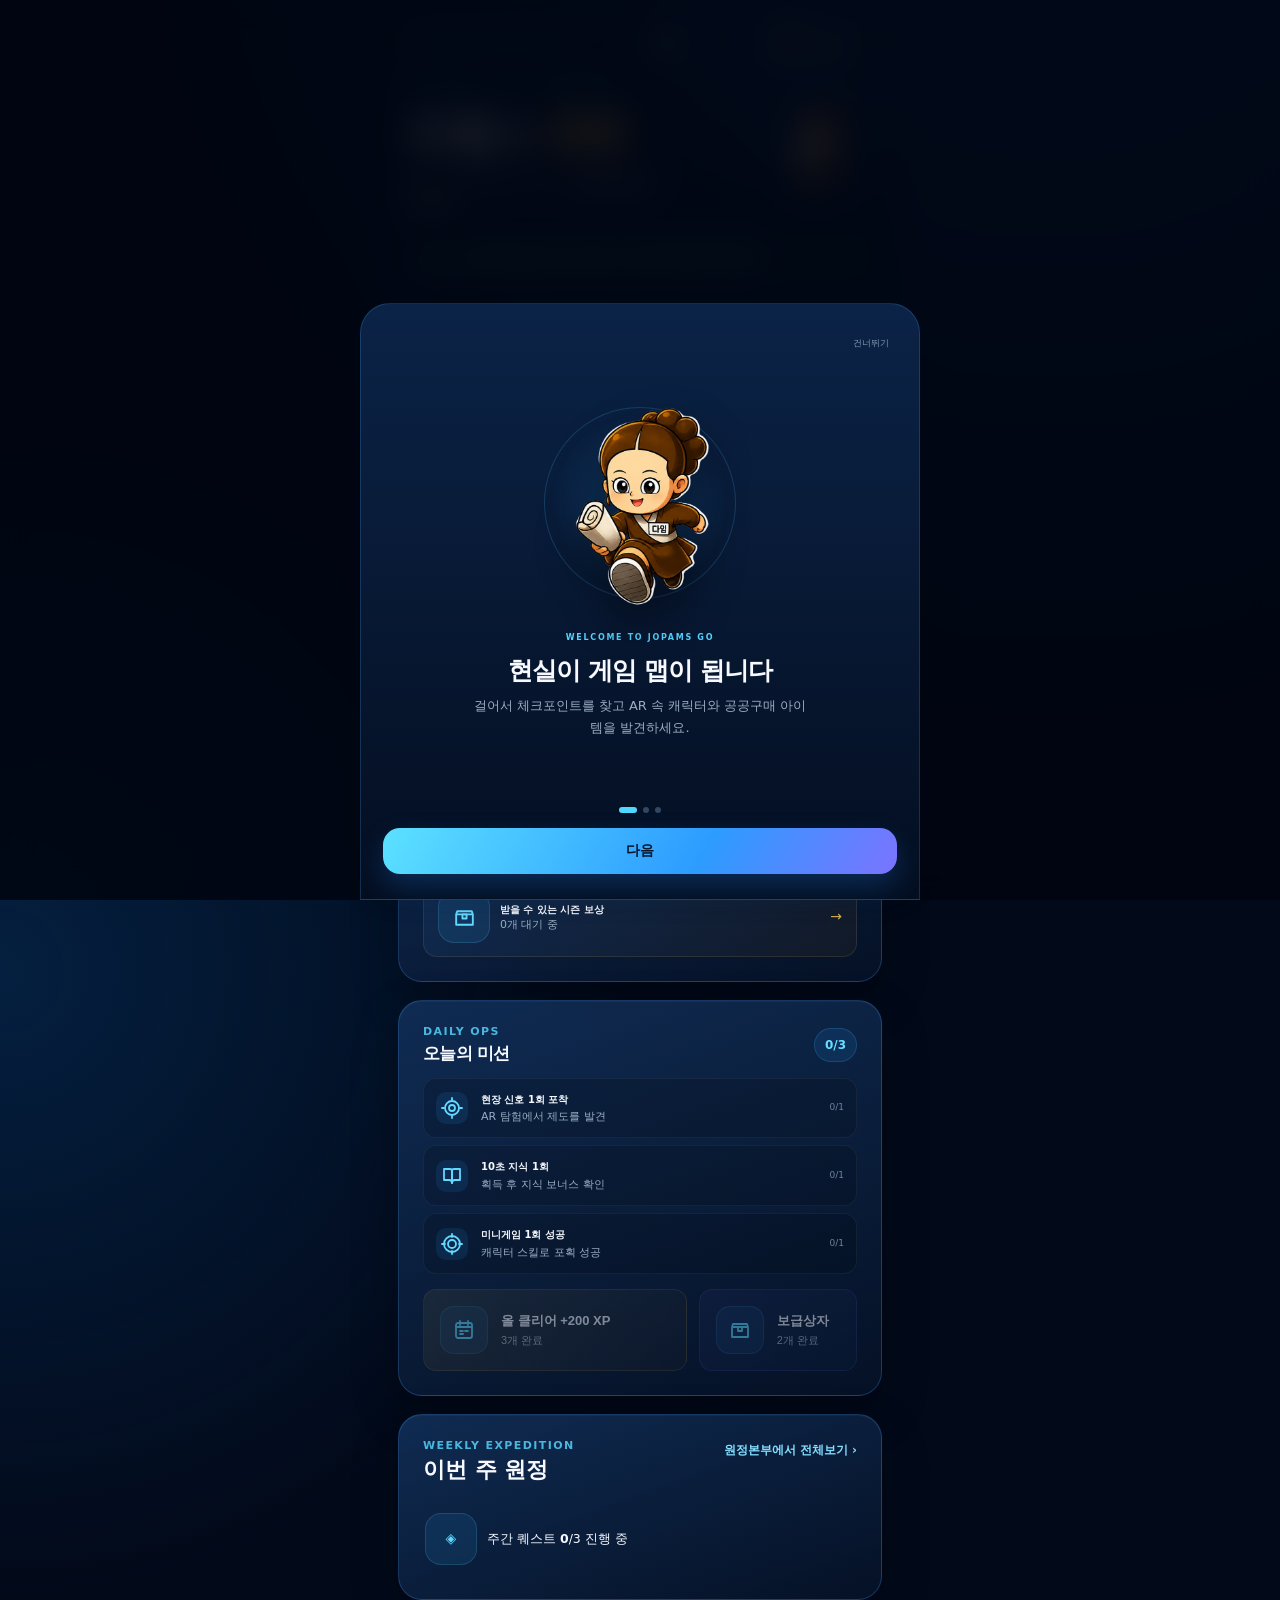
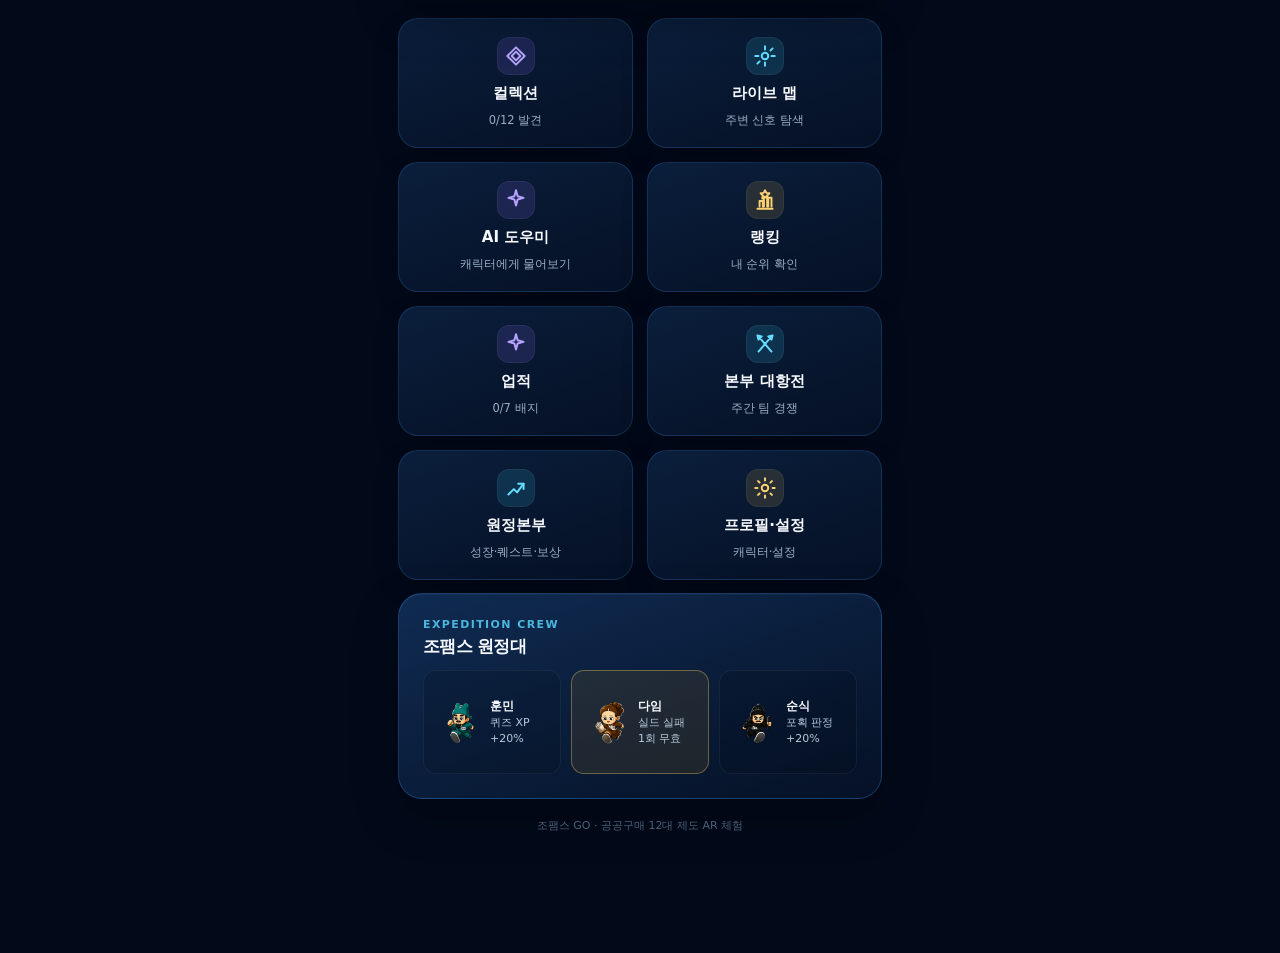
==== index.html @ 629704b2 "Add files via upload" ====
<!DOCTYPE html>
<html lang="ko"><head><meta charset="UTF-8"><meta name="viewport" content="width=device-width,initial-scale=1,viewport-fit=cover"><meta name="theme-color" content="#06142b"><meta name="apple-mobile-web-app-capable" content="yes"><meta name="apple-mobile-web-app-status-bar-style" content="black-translucent"><link rel="manifest" href="manifest.webmanifest"><link rel="apple-touch-icon" href="assets/img/icon-192.png"><link rel="icon" href="assets/img/icon-192.png"><title>조팸스 GO | 공공구매 AR 어드벤처</title><link rel="stylesheet" href="assets/style.css"><link rel="stylesheet" href="assets/design-system-v18.css"><link rel="stylesheet" href="assets/design-system-v19.css"><style>
/* v47: 앱 실행(첫 로드) 스플래시 화면. main 콘텐츠나 CSS/JS가 아직 준비되기 전에도
   즉시 보이도록 head 안에 인라인 style로 넣는다. */
#appSplash{position:fixed;inset:0;z-index:999998;background:#050b1c url('assets/img/splash.jpg') center/cover no-repeat;transition:opacity .45s ease;}
#appSplash.hide{opacity:0;pointer-events:none;}
</style><meta property="og:image" content="https://jofams.pages.dev/assets/img/share-preview-kakao-v2.png">
<meta property="og:image:secure_url" content="https://jofams.pages.dev/assets/img/share-preview-kakao-v2.png">
<meta name="twitter:image" content="https://jofams.pages.dev/assets/img/share-preview-kakao-v2.png">
<meta property="og:image:type" content="image/png">
<meta name="twitter:card" content="summary_large_image">
<meta property="og:title" content="조팸스 GO | 공공구매 AR 어드벤처">
<meta property="og:description" content="현실 공간을 탐험하며 찾고, 수집하고, 공공구매를 배우는 AR 어드벤처">
<meta property="og:url" content="https://jofams.pages.dev/">
<meta property="og:image:width" content="1200">
<meta property="og:image:height" content="630">
<meta property="og:image:alt" content="조팸스 GO 공공구매 AR 어드벤처">
</head>
<body class="app-body"><div id="appSplash"></div><main class="app-shell hub-shell">
<header class="hero-panel"><div class="top-utility"><div class="brand-line"><span class="brand-mark">✦</span><span>KOMSCO PLAY LAB</span></div><button id="bgmToggle" class="bgm-toggle" aria-label="배경음악 켜기/끄기" aria-pressed="false">
  <svg class="speaker-system-icon" viewBox="0 0 44 44" aria-hidden="true" focusable="false">
    <g class="speaker-waves left-waves" fill="none" stroke="currentColor" stroke-linecap="round">
      <path d="M8.5 16.5c-2.6 3.1-2.6 7.9 0 11"/>
      <path d="M12 19c-1.4 1.8-1.4 4.2 0 6"/>
    </g>
    <g class="speaker-waves right-waves" fill="none" stroke="currentColor" stroke-linecap="round">
      <path d="M35.5 16.5c2.6 3.1 2.6 7.9 0 11"/>
      <path d="M32 19c1.4 1.8 1.4 4.2 0 6"/>
    </g>
    <rect class="speaker-box" x="15.2" y="9.5" width="13.6" height="25" rx="2.8"/>
    <circle class="speaker-cone speaker-cone-top" cx="22" cy="16" r="3.3"/>
    <circle class="speaker-core" cx="22" cy="16" r="1.1"/>
    <circle class="speaker-cone speaker-cone-bottom" cx="22" cy="27.6" r="5.1"/>
    <circle class="speaker-core" cx="22" cy="27.6" r="1.7"/>
  </svg>
</button><a class="profile-mini" href="profile.html"><img id="miniAvatar" data-player-avatar src="assets/img/daim.png" alt="다임"><span><small>PLAYER</small><b id="miniName">원정대원</b></span><i>›</i></a></div><audio id="homeBgm" src="assets/audio/bgm-home.mp3" loop preload="none"></audio><div class="hero-copy"><div><div class="eyebrow">LOCATION × AR × LEARNING</div><h1 class="go-logo">조팸스 <em>GO</em></h1><p class="hero-sub">현실 공간을 탐험하며 배우는 <b>공공구매 AR 어드벤처</b></p></div><div class="hero-orb"><img data-player-avatar src="assets/img/daim.png" alt="다임"><span class="scan-ring r1"></span><span class="scan-ring r2"></span></div></div><div class="privacy-pill"><span data-ui-icon="lock"></span> 카메라 영상·실시간 위치는 서버에 저장하지 않아요</div></header>
<section class="mission-card premium-card"><div class="section-head"><div><span class="section-kicker">TODAY'S EXPEDITION</span><h2>오늘의 탐험</h2></div><div class="level-chip">LV. <span id="playerLevel">1</span></div></div><div class="mission-progress"><div class="progress-ring" id="progressRing"><span id="progressNum">0<small>/12</small></span></div><div class="mission-copy"><strong id="missionTitle">첫 번째 아이템을 찾아보세요</strong><p id="missionDesc">가까운 체크포인트까지 이동하면 AR 탐색이 시작됩니다.</p><div class="xp-row"><span>EXP</span><div class="xp-track"><i id="xpFill"></i></div><b id="xpText">0 XP</b></div></div></div><a class="primary-cta" href="ar.html"><span class="cta-icon" data-ui-icon="explore"></span><span><b>AR 탐험 시작</b><small id="startHint">주변 아이템 탐색하기</small></span><span class="cta-arrow">→</span></a></section>
<section class="today-pulse" aria-label="오늘의 플레이 요약"><span class="pulse-icon" data-ui-icon="target"></span><span><b id="pulseTitle">다음 제도를 찾아 원정을 이어가세요</b><small id="pulseMeta">탐험 · 학습 · 성장 보상이 연결됩니다</small></span><strong id="pulseReward">+100 XP</strong></section>
<section class="season-card premium-card home-secondary"><div class="season-head"><div><span class="section-kicker gold-text">SEASON 01 · PUBLIC QUEST</span><h2>공공구매 마스터 패스</h2><small>플레이할수록 시즌 보상이 열립니다</small></div><a href="season.html">전체 보기 ›</a></div><div class="season-track"><i id="seasonFill"></i><span id="seasonMarker"></span></div><div class="season-meta"><b id="seasonXp">0 XP</b><span id="seasonNext">다음 보상까지 300 XP</span></div><a class="reward-ready" id="seasonReward" href="season.html"><span class="icon-orb" data-ui-icon="chest"></span><div><b>받을 수 있는 시즌 보상</b><small id="rewardCount">0개 대기 중</small></div><i>→</i></a></section>
<section class="daily-card premium-card compact home-secondary"><div class="section-head mini"><div><span class="section-kicker">DAILY OPS</span><h2>오늘의 미션</h2></div><div class="daily-badge"><span id="dailyDone">0</span>/3</div></div><div class="daily-list" id="dailyList"></div><div class="reward-duo"><button class="daily-reward" id="dailyReward" disabled><span class="icon-orb" data-ui-icon="calendar"></span><b>올 클리어 +200 XP</b><small>3개 완료</small></button><button class="daily-reward chest" id="dailyChest" disabled><span class="icon-orb" data-ui-icon="chest"></span><b>보급상자</b><small>2개 완료</small></button></div></section>
<section class="premium-card compact home-secondary" id="weeklyPreview"><div class="v14-section-head"><div><span class="section-kicker">WEEKLY EXPEDITION</span><h2>이번 주 원정</h2></div><a href="expedition.html">원정본부에서 전체보기 ›</a></div><div class="weekly-summary-line" id="weeklySummary" style="display:flex;align-items:center;gap:10px;padding:10px 2px;"><span class="icon-orb" style="flex-shrink:0;">◈</span><span style="flex:1;font-size:12.5px;">주간 퀘스트 <b id="weeklyDoneCount">0</b>/3 진행 중</span></div></section>
<section class="quick-grid"><a class="quick-card" href="collection.html"><span class="qicon violet">◈</span><b>컬렉션</b><small><span id="collectionCount">0</span>/12 발견</small></a><a class="quick-card featured" href="checkpoints.html"><span class="qicon cyan">⌖</span><b>라이브 맵</b><small>주변 신호 탐색</small></a><a class="quick-card" href="chat.html"><span class="qicon violet">✦</span><b>AI 도우미</b><small>캐릭터에게 물어보기</small></a><a class="quick-card" href="ranking.html"><span class="qicon gold">♛</span><b>랭킹</b><small>내 순위 확인</small></a><a class="quick-card" href="achievements.html"><span class="qicon violet">✦</span><b>업적</b><small><span id="badgeCount">0</span>/7 배지</small></a><a class="quick-card" href="battle.html"><span class="qicon cyan">⚔</span><b>본부 대항전</b><small>주간 팀 경쟁</small></a><a class="quick-card" href="expedition.html"><span class="qicon cyan" data-ui-icon="growth"></span><b>원정본부</b><small>성장·퀘스트·보상</small></a><a class="quick-card" href="profile.html"><span class="qicon gold">⚙</span><b>프로필·설정</b><small>캐릭터·설정</small></a></section>
<section class="install-card premium-card compact" id="installCard" hidden><div><span class="section-kicker">INSTALL JOPAMS GO</span><h2>홈 화면에서 앱처럼 실행</h2><p>전체 화면으로 더 빠르게 조팸스 GO를 시작할 수 있어요.</p></div><button id="installBtn">앱 설치</button><button class="install-close" id="installClose" aria-label="닫기">×</button></section><section class="character-strip premium-card compact"><div class="section-head mini"><div><span class="section-kicker">EXPEDITION CREW</span><h2>조팸스 원정대</h2></div></div><div class="crew-row"><div class="crew" data-crew-avatar="hoonmin"><img src="assets/img/hoonmin.png" alt="훈민"><span><b>훈민</b><small>퀴즈 XP +20%</small></span></div><div class="crew active" data-crew-avatar="daim"><img src="assets/img/daim.png" alt="다임"><span><b>다임</b><small>실드 실패 1회 무효</small></span></div><div class="crew" data-crew-avatar="sunsik"><img src="assets/img/sunsik.png" alt="순식"><span><b>순식</b><small>포획 판정 +20%</small></span></div></div></section><footer class="app-footer">조팸스 GO · 공공구매 12대 제도 AR 체험</footer></main>
<nav class="bottom-nav"><a class="active" href="index.html"><span>⌂</span><b>홈</b></a><a href="ar.html"><span>◎</span><b>탐험</b></a><a href="checkpoints.html"><span>⌖</span><b>지도</b></a><a href="collection.html"><span>◇</span><b>컬렉션</b></a><a href="ranking.html"><span>♛</span><b>랭킹</b></a></nav>
<div class="onboard" id="onboard" aria-hidden="true"><div class="onboard-card"><button id="skipOnboard" class="onboard-skip">건너뛰기</button><div class="onboard-pages" id="onboardPages"><article class="onboard-page active"><div class="onboard-art"><img src="assets/img/daim.png" alt=""></div><span>WELCOME TO JOPAMS GO</span><h2>현실이 게임 맵이 됩니다</h2><p>걸어서 체크포인트를 찾고 AR 속 캐릭터와 공공구매 아이템을 발견하세요.</p></article><article class="onboard-page"><div class="onboard-icons"><i data-ui-icon="location"></i><i data-ui-icon="camera"></i><i data-ui-icon="compass"></i></div><span>PRIVACY BY DESIGN</span><h2>필요한 순간에만 센서를 사용해요</h2><p>카메라 영상과 실시간 위치·방향값은 서버에 저장하지 않습니다.</p></article><article class="onboard-page"><div class="onboard-icons"><i data-ui-icon="target"></i><i data-ui-icon="book"></i><i data-ui-icon="trophy"></i></div><span>PLAY · LEARN · GROW</span><h2>수집할수록 실력이 쌓입니다</h2><p>미니게임, 10초 학습, 시즌 보상과 랭킹으로 반복 플레이를 즐기세요.</p></article></div><div class="onboard-dots"><i class="active"></i><i></i><i></i></div><button class="sheet-primary" id="onboardNext">다음</button></div></div>
<script src="assets/state.js"></script><script src="assets/ui.js"></script><script src="assets/app.js"></script><script src="assets/liveops.js"></script><script>
function renderHome(){syncAvatarUI();const done=getProgress(),count=done.length,xp=totalXP(),level=playerLevel(),levelXp=xp%300,p=getProfile(),v4=getV4();miniName.textContent=p.name;miniAvatar.src=avatarPath(p.avatar);progressNum.innerHTML=count+'<small>/12</small>';progressRing.style.setProperty('--p',(count/12*360)+'deg');collectionCount.textContent=count;document.getElementById('playerLevel').textContent=level;xpFill.style.width=(levelXp/300*100)+'%';xpText.textContent=fmtNum(levelXp)+' / '+fmtNum(300)+' XP';renderDaily();const st=seasonState(),max=SEASON_TIERS.at(-1).xp;seasonFill.style.width=Math.min(100,st.xp/max*100)+'%';seasonMarker.style.left=Math.min(100,st.xp/max*100)+'%';seasonXp.textContent=st.xp.toLocaleString()+' XP';const next=st.tiers.find(t=>!t.unlocked);seasonNext.textContent=next?'다음 보상까지 '+fmtNum(Math.max(0,next.xp-st.xp))+' XP':'SEASON MAX';rewardCount.textContent=availableSeasonRewards()+'개 대기 중';seasonReward.classList.toggle('hot',availableSeasonRewards()>0);pulseTitle.textContent=count>=12?'MASTER MODE가 열렸습니다':'다음 목표 · '+getEpisode(nextEpisodeId()).item;pulseMeta.textContent=count>=12?'실전 사례형 문제로 공공구매 마스터에 도전하세요':'AR 발견 → 미니게임 → 10초 지식 → 성장';pulseReward.textContent=count>=12?'MASTER':'+'+fmtNum(100)+' XP';if(count>=12){missionTitle.textContent='원정 완료! 컬렉션을 확인하세요';missionDesc.textContent='12개 공공구매 아이템을 모두 발견했습니다.';startHint.textContent='다시 탐험하기'}else{const ep=getEpisode(nextEpisodeId());missionTitle.textContent=ep.item+'을 찾아보세요';missionDesc.textContent='주변 체크포인트를 탐색해 아이템을 발견하세요.';startHint.textContent='다음 목표 · '+ep.item};renderWeeklyPreview()}

function renderWeeklyPreview(){const q=JopamsLive.quests('weekly');const done=q.filter(x=>x.complete).length;weeklyDoneCount.textContent=done}
function renderDaily(){const missions=JopamsLive.quests('daily'),done=missions.filter(m=>m.complete).length;dailyDone.textContent=done;dailyList.innerHTML=missions.map(m=>`<div class="daily-item ${m.complete?'done':''}"><span class="daily-icon">${uiIcon(m.icon)}</span><span><b>${m.title}</b><small>${m.desc}</small></span><em>${fmtNum(m.now)}/${fmtNum(m.goal)}</em></div>`).join('');dailyReward.disabled=!JopamsLive.dailyMasterReady();if(JopamsLive.dailyMasterClaimed()){dailyReward.classList.add('claimed');dailyReward.innerHTML='<span class="icon-orb">'+uiIcon('trophy')+'</span><b>올 클리어 완료</b><small>내일 다시 도전</small>'}else{dailyReward.classList.remove('claimed')}dailyChest.disabled=!JopamsLive.chestReady('daily');const lv=JopamsLive.load();if(lv.lastDailyChest===todayKey()){dailyChest.classList.add('claimed');dailyChest.innerHTML='<span class="icon-orb">'+uiIcon('chest')+'</span><b>상자 획득 완료</b><small>내일 다시 오픈</small>'}else{dailyChest.classList.remove('claimed')}}
dailyReward.onclick=()=>{const r=JopamsLive.claimDailyMaster();if(r){playChime('collect');showToast('올 클리어! <b>+'+fmtNum(r.xp)+' XP</b>',{variant:'near'});renderHome()}};dailyChest.onclick=()=>{const item=JopamsLive.openChest('daily');if(item){playSfx('chest');JopamsLive.impactHaptic(item.type==='shard'?'rare':'capture');JopamsLive.cameraShake(item.type==='shard'?'strong':'soft');showToast('보급상자: <b>'+item.name+'</b>',{variant:'near'});renderHome()}};
checkAchievements(false);badgeCount.textContent=earnedAchievements().filter(x=>x.earned).length;renderHome();window.addEventListener('pageshow',renderHome);document.addEventListener('visibilitychange',()=>{if(!document.hidden)renderHome()});
const ob=onboard,prefs=getV4();if(!prefs.onboarded){ob.classList.add('show');ob.setAttribute('aria-hidden','false')}let step=0;const pages=[...document.querySelectorAll('.onboard-page')],dots=[...document.querySelectorAll('.onboard-dots i')];function setStep(n){step=n;pages.forEach((x,i)=>x.classList.toggle('active',i===step));dots.forEach((x,i)=>x.classList.toggle('active',i===step));onboardNext.textContent=step===2?'탐험 시작':'다음'}onboardNext.onclick=()=>{if(step<2)setStep(step+1);else{markOnboarded();ob.classList.remove('show')}};skipOnboard.onclick=()=>{markOnboarded();ob.classList.remove('show')};
registerPWA();let deferredInstall=null;const installCard=document.getElementById('installCard'),installBtn=document.getElementById('installBtn'),installClose=document.getElementById('installClose');window.addEventListener('beforeinstallprompt',e=>{e.preventDefault();deferredInstall=e;if(!getV4().installDismissed&&!installState().standalone)installCard.hidden=false});installBtn.onclick=async()=>{if(!deferredInstall)return;playSfx('tap');deferredInstall.prompt();await deferredInstall.userChoice;installCard.hidden=true;deferredInstall=null};installClose.onclick=()=>{const v=getV4();v.installDismissed=true;saveV4(v);installCard.hidden=true};
// v47: 스플래시를 최소 노출 시간(700ms) 확보 후, 페이지 로드가 끝나면 자연스럽게 사라지게 한다.
(function(){
  const splash = document.getElementById('appSplash');
  if(!splash) return;
  const minShown = new Promise(r => setTimeout(r, 700));
  const pageReady = document.readyState === 'complete'
    ? Promise.resolve()
    : new Promise(r => window.addEventListener('load', r, { once:true }));
  Promise.all([minShown, pageReady]).then(() => {
    splash.classList.add('hide');
    setTimeout(() => splash.remove(), 500);
  });
})();
// v49: 홈 화면 전용 배경음악. 기본은 꺼짐이며, 사용자가 직접 켜야만 재생된다.
// 켜짐 상태는 이 기기에 저장해 다음 방문 때도 유지하되, 자동재생 정책 때문에
// 실제 재생은 항상 사용자의 탭(클릭) 안에서만 시작한다.
(function(){
  const bgm = document.getElementById('homeBgm');
  const btn = document.getElementById('bgmToggle');
  if(!bgm || !btn) return;
  bgm.volume = 0.16;
  const KEY = 'jopams-bgm-on';
  let wanted = localStorage.getItem(KEY) === '1';

  function setUI(playing){
    btn.classList.toggle('on', playing);
    btn.setAttribute('aria-pressed', playing ? 'true' : 'false');
  }

  btn.onclick = () => {
    wanted = !wanted;
    localStorage.setItem(KEY, wanted ? '1' : '0');
    if(wanted){
      bgm.currentTime = bgm.currentTime || 0;
      bgm.volume = 0.03;
      bgm.play().then(() => {
        setUI(true);
        const target = 0.16;
        const timer = setInterval(() => {
          bgm.volume = Math.min(target, bgm.volume + 0.015);
          if(bgm.volume >= target) clearInterval(timer);
        }, 80);
      }).catch(() => setUI(false));
    } else {
      bgm.pause();
      setUI(false);
    }
  };

  // 이전에 켜둔 적이 있다면 버튼 표시만 미리 켜진 상태로 두되, 실제 재생은
  // 사용자가 이 화면에서 아무 곳이나 한 번 탭했을 때 자동으로 이어서 시작한다
  // (브라우저 자동재생 정책 때문에 페이지 로드만으로는 재생할 수 없음).
  if(wanted){
    setUI(true);
    const resumeOnFirstTap = () => {
      if(wanted && bgm.paused){
        bgm.play().catch(() => {});
      }
      document.removeEventListener('pointerdown', resumeOnFirstTap);
    };
    document.addEventListener('pointerdown', resumeOnFirstTap, { once:true });
  }

  // 다른 페이지로 이동하면(정적 다중 페이지 구조라 오디오가 이어지지 않음)
  // 자연스럽게 멈추도록 별도 처리는 하지 않는다 — 페이지 전환 시 브라우저가
  // 알아서 문서를 새로 로드하며 재생도 함께 종료된다.
})();
</script><script>
(function(){function s(){const a=document.getElementById('homeBgm')||document.querySelector('audio');if(!a)return;try{a.loop=true;a.volume=.16;const p=a.play();if(p&&p.catch)p.catch(()=>{});}catch(e){}}if(document.readyState==='loading')document.addEventListener('DOMContentLoaded',s,{once:true});else s();window.addEventListener('pageshow',s);})();
</script></body></html>
---- assets/style.css ----
:root{--navy:#06142b;--navy2:#091d3a;--panel:rgba(9,27,55,.86);--panel2:rgba(13,36,70,.78);--line:rgba(92,179,255,.2);--blue:#24a7ff;--cyan:#38d7ff;--gold:#f6bd4a;--green:#27dfad;--violet:#9273ff;--danger:#ff6778;--text:#f5f8ff;--muted:#94a7c0;--safe-b:env(safe-area-inset-bottom,0px);--safe-t:env(safe-area-inset-top,0px)}
/* v38: 게임 전체 텍스트 선택/복사 기능 차단. 입력창(닉네임, 채팅 입력 등)은
   정상적으로 타이핑·편집할 수 있도록 예외 처리한다. */
*{-webkit-user-select:none;user-select:none;-webkit-touch-callout:none}
input,textarea,[contenteditable="true"]{-webkit-user-select:text;user-select:text;-webkit-touch-callout:default}
*{box-sizing:border-box;-webkit-tap-highlight-color:transparent}html,body{margin:0;min-height:100%;font-family:system-ui,-apple-system,"Segoe UI","Noto Sans KR",sans-serif;background:#020919;color:var(--text);overscroll-behavior-y:contain}body{background:radial-gradient(circle at 80% -10%,#123a72 0,transparent 36%),radial-gradient(circle at 0 40%,#052a52 0,transparent 32%),#020919}.app-body{padding-bottom:calc(86px + var(--safe-b))}.app-shell{width:min(100%,560px);margin:0 auto;position:relative}.hub-shell{padding:0 18px 34px}.hero-panel{margin:0 -18px 18px;padding:calc(22px + var(--safe-t)) 22px 23px;background:linear-gradient(180deg,rgba(6,20,43,.2),rgba(6,20,43,.92)),radial-gradient(circle at 80% 20%,rgba(43,143,255,.26),transparent 34%);border-bottom:1px solid rgba(68,157,255,.18);overflow:hidden}.brand-line{display:flex;align-items:center;gap:8px;font-size:10px;letter-spacing:2px;font-weight:800;color:#7ebee8}.brand-mark{color:var(--gold);font-size:15px}.hero-copy{display:flex;align-items:center;justify-content:space-between;gap:8px;margin-top:16px}.eyebrow,.section-kicker{display:block;color:#58c7ff;font-size:10px;letter-spacing:1.6px;font-weight:850}.go-logo{font-size:48px;line-height:.95;margin:7px 0 10px;letter-spacing:-3px}.go-logo em{font-style:normal;color:var(--gold);text-shadow:0 0 26px rgba(246,189,74,.38)}.hero-sub{font-size:15px;line-height:1.55;margin:0;color:#c4d2e4}.hero-sub b{color:#fff}.hero-orb{width:122px;height:122px;position:relative;flex:0 0 auto;display:grid;place-items:center}.hero-orb:before{content:"";position:absolute;inset:13px;border-radius:50%;background:radial-gradient(circle,rgba(35,137,255,.25),rgba(14,43,86,.48) 50%,transparent 70%);border:1px solid rgba(64,175,255,.28)}.hero-orb img{width:95px;height:95px;object-fit:contain;position:relative;z-index:2;filter:drop-shadow(0 14px 15px rgba(0,0,0,.4))}.scan-ring{position:absolute;border:1px solid rgba(57,196,255,.35);border-radius:50%;animation:pulseRing 2.6s infinite}.scan-ring.r1{inset:4px}.scan-ring.r2{inset:23px;animation-delay:.8s}@keyframes pulseRing{0%,100%{opacity:.25;transform:scale(.92)}50%{opacity:1;transform:scale(1.05)}}.privacy-pill{margin-top:17px;border:1px solid rgba(43,213,177,.18);background:rgba(9,63,67,.34);color:#8fe4d2;border-radius:13px;padding:9px 11px;font-size:10.5px;text-align:center}.premium-card{background:linear-gradient(160deg,rgba(16,45,85,.94),rgba(5,17,38,.96));border:1px solid rgba(70,159,255,.24);border-radius:24px;box-shadow:0 20px 50px rgba(0,0,0,.24),inset 0 1px rgba(255,255,255,.03);position:relative;isolation:isolate}.premium-card.compact{padding:18px}.mission-card{padding:20px}.section-head{display:flex;justify-content:space-between;align-items:center}.section-head h2,.page-top h1{margin:4px 0 0;font-size:21px;letter-spacing:-.7px}.section-head.mini h2{font-size:17px}.level-chip,.counter-pill{border:1px solid rgba(57,192,255,.23);background:rgba(14,91,142,.3);color:#74d4ff;border-radius:999px;padding:7px 10px;font-size:11px;font-weight:800}.mission-progress{display:flex;align-items:center;gap:16px;margin:19px 0}.progress-ring,.mini-ring{--p:0deg;position:relative;border-radius:50%;background:conic-gradient(var(--blue) var(--p),rgba(255,255,255,.08) 0);display:grid;place-items:center}.progress-ring{width:92px;height:92px;flex:0 0 auto}.progress-ring:after,.mini-ring:after{content:"";position:absolute;inset:7px;border-radius:50%;background:#07172f}.progress-ring span,.mini-ring b,.mini-ring small{position:relative;z-index:2}.progress-ring span{font-size:30px;font-weight:900}.progress-ring small{font-size:11px;color:var(--muted);margin-left:2px}.mission-copy{min-width:0;flex:1}.mission-copy strong{font-size:16px;display:block;white-space:nowrap;overflow:hidden;text-overflow:ellipsis}.mission-copy p{font-size:11.5px;line-height:1.5;color:var(--muted);margin:6px 0 12px}.xp-row{display:grid;grid-template-columns:auto 1fr auto;gap:7px;align-items:center;font-size:9px;color:#7e93aa}.xp-track{height:5px;background:rgba(255,255,255,.08);border-radius:20px;overflow:hidden}.xp-track i{display:block;height:100%;background:linear-gradient(90deg,var(--cyan),var(--blue));border-radius:inherit}.primary-cta,.sheet-primary{border:0;color:#06142b;background:linear-gradient(120deg,#5ce1ff,#2d9cff 62%,#7b73ff);font-weight:900;text-decoration:none;border-radius:17px;box-shadow:0 12px 28px rgba(28,133,255,.22)}.primary-cta{display:flex;align-items:center;gap:13px;padding:15px 16px}.primary-cta .cta-icon{width:36px;height:36px;border-radius:50%;display:grid;place-items:center;background:rgba(4,17,42,.25);font-size:22px}.primary-cta span:nth-child(2){display:flex;flex-direction:column;gap:3px;flex:1}.primary-cta b{font-size:16px}.primary-cta small{font-size:10px;opacity:.72}.cta-arrow{font-size:22px}.quick-grid{display:grid;grid-template-columns:repeat(3,1fr);gap:10px;margin:13px 0}.quick-card{appearance:none;border:1px solid rgba(79,154,235,.18);background:rgba(8,24,51,.82);border-radius:18px;padding:15px 8px;color:#fff;text-decoration:none;text-align:center;display:flex;align-items:center;flex-direction:column;gap:7px;font:inherit}.quick-card b{font-size:12px}.quick-card small{font-size:9px;color:#7990aa}.qicon{width:38px;height:38px;border-radius:12px;display:grid;place-items:center;font-size:19px}.qicon.violet{background:rgba(147,115,255,.14);color:#b7a5ff}.qicon.cyan{background:rgba(54,212,255,.13);color:#66ddff}.qicon.gold{background:rgba(246,189,74,.13);color:#ffd171}.character-strip{margin-top:12px}.crew-row{display:grid;grid-template-columns:repeat(3,1fr);gap:9px;margin-top:13px}.crew{display:flex;align-items:center;gap:6px;min-width:0;padding:7px;border-radius:13px;border:1px solid rgba(255,255,255,.05);background:rgba(0,0,0,.12)}.crew.active{border-color:rgba(246,189,74,.27);background:rgba(111,79,18,.15)}.crew img{width:36px;height:42px;object-fit:contain}.crew span{display:flex;flex-direction:column;min-width:0}.crew b{font-size:11px}.crew small{font-size:8px;color:var(--muted)}.status-card{margin:12px 0 0;border:1px solid rgba(61,144,223,.15);background:rgba(5,17,37,.72);border-radius:19px;padding:15px}.status-title{display:flex;justify-content:space-between;align-items:center;margin-bottom:10px}.status-title span{font-size:8px;color:#507292;letter-spacing:1.5px;font-weight:800}.status-title b{font-size:11px}.status-row{display:flex;gap:7px}.status-chip{flex:1;border:1px solid rgba(255,255,255,.08);border-radius:12px;padding:9px 7px;font-size:9px;color:#71849a;text-align:center}.dot{display:inline-block;width:6px;height:6px;margin-right:5px;border-radius:50%;background:#536273}.status-chip.ok{color:#9ee5d5;border-color:rgba(39,223,173,.2);background:rgba(39,223,173,.05)}.status-chip.ok .dot{background:var(--green);box-shadow:0 0 9px var(--green)}.app-footer{text-align:center;color:#405774;font-size:9px;margin-top:19px}.bottom-nav{position:fixed;z-index:80;left:50%;bottom:0;transform:translateX(-50%);width:min(100%,560px);height:calc(68px + var(--safe-b));padding:7px 8px var(--safe-b);display:grid;grid-template-columns:repeat(5,minmax(0,1fr));background:rgba(3,14,33,.94);border-top:1px solid rgba(59,137,216,.17);backdrop-filter:blur(20px)}.bottom-nav a{display:grid;grid-template-rows:26px 14px;place-items:center;align-content:center;gap:1px;min-width:0;height:54px;text-decoration:none;color:#657b96;border-radius:13px;overflow:hidden;transform:none!important;transition:background-color .18s ease,color .18s ease}.bottom-nav a span{display:grid;place-items:center;width:26px;height:26px;line-height:26px;font-size:20px;font-family:system-ui,-apple-system,"Segoe UI Symbol","Noto Sans Symbols 2",sans-serif;font-variant-emoji:text;transform:none!important;animation:none!important}.bottom-nav a b{display:block;height:14px;line-height:14px;font-size:9px;white-space:nowrap;transform:none!important;animation:none!important}.bottom-nav a.active{color:#58c8ff;background:linear-gradient(180deg,rgba(37,139,230,.12),transparent)}.page-shell{padding:calc(14px + var(--safe-t)) 16px 28px}.page-top{display:grid;grid-template-columns:44px 1fr auto;gap:12px;align-items:center;margin-bottom:18px}.icon-btn{width:44px;height:44px;display:grid;place-items:center;border:1px solid rgba(65,165,255,.21);background:rgba(11,42,79,.76);border-radius:14px;text-decoration:none;color:#9ddfff;font-size:20px}.collection-hero,.map-hero{display:flex;align-items:center;justify-content:space-between;gap:12px}.collection-hero p,.map-hero p{font-size:11px;line-height:1.55;color:var(--muted);margin:6px 0 0}.mini-ring{width:76px;height:76px;flex:0 0 auto}.mini-ring b{font-size:25px}.mini-ring small{font-size:9px;color:var(--muted);margin-top:28px;margin-left:-4px}.collection-grid{display:grid;grid-template-columns:1fr 1fr;gap:10px;margin-top:13px}.collection-item{position:relative;min-height:155px;border:1px solid rgba(72,153,235,.16);background:linear-gradient(160deg,rgba(11,32,62,.9),rgba(5,17,37,.9));border-radius:20px;color:#fff;text-align:left;padding:15px;display:flex;flex-direction:column;font:inherit}.collection-item.unlocked{box-shadow:inset 0 0 26px rgba(25,116,221,.06)}.collection-item.locked{opacity:.58}.collection-no{position:absolute;right:13px;top:11px;font-size:9px;color:#4d6a88;font-weight:900;letter-spacing:1px}.collection-icon{font-size:36px;margin:9px 0 13px}.collection-item b{font-size:13px}.collection-item small{font-size:9px;color:#7087a1;margin-top:5px}.sheet{position:fixed;inset:0;z-index:120;display:none;align-items:flex-end;justify-content:center}.sheet.show{display:flex}.sheet-dim{position:absolute;inset:0;border:0;background:rgba(0,5,15,.72);backdrop-filter:blur(7px)}.sheet-card{position:relative;width:min(100%,560px);padding:12px 20px calc(22px + var(--safe-b));background:linear-gradient(180deg,#0b2445,#06142b);border-radius:28px 28px 0 0;border:1px solid rgba(72,159,255,.24);box-shadow:0 -20px 70px rgba(0,0,0,.5);animation:sheetUp .28s ease}.sheet-handle{width:42px;height:4px;background:#315274;border-radius:9px;margin:0 auto 18px}.sheet-title{display:flex;align-items:center;gap:13px}.sheet-title h2{font-size:19px;margin:3px 0}.sheet-title small{font-size:8px;color:#58c7ff;letter-spacing:1.2px}.guide-steps{display:grid;gap:9px;margin:18px 0}.guide-steps>div{display:flex;gap:11px;padding:12px;border-radius:15px;background:rgba(0,0,0,.16);border:1px solid rgba(255,255,255,.05)}.guide-steps i{width:28px;height:28px;border-radius:50%;display:grid;place-items:center;background:rgba(46,162,255,.13);color:#70d5ff;font-style:normal;font-size:11px;font-weight:900}.guide-steps span{display:flex;flex-direction:column;gap:3px}.guide-steps b{font-size:12px}.guide-steps small{font-size:9.5px;color:var(--muted);line-height:1.5}.sheet-primary{width:100%;padding:14px 16px;font-size:14px}.item-detail{text-align:center}.detail-icon{font-size:56px;margin-bottom:8px}.item-detail h2{font-size:25px;margin:7px}.item-detail>p{color:#9db1c8;font-size:11px}.learning-box{text-align:left;margin:15px 0;padding:14px;border-radius:15px;background:rgba(38,138,219,.1);border:1px solid rgba(56,170,255,.18)}.learning-box b{font-size:11px;color:#64d5ff}.learning-box p{font-size:11px;line-height:1.65;color:#c0cee0;margin:7px 0 0}.map-radar{width:88px;height:88px;position:relative;flex:0 0 auto;border-radius:50%;border:1px solid rgba(56,192,255,.22);display:grid;place-items:center;background:radial-gradient(circle,rgba(40,176,255,.15),transparent 62%)}.map-radar i{position:absolute;border:1px solid rgba(63,204,255,.18);border-radius:50%}.map-radar i:nth-child(1){inset:10px}.map-radar i:nth-child(2){inset:24px}.map-radar i:nth-child(3){width:1px;height:42%;border:0;border-left:2px solid #5ecfff;top:8%;left:50%;transform-origin:bottom;animation:sweep 2.7s linear infinite}.map-radar span{font-size:21px;color:#67d8ff}.filter-row{display:flex;gap:7px;margin:14px 0 10px}.filter{border:1px solid rgba(72,154,236,.16);background:rgba(8,27,55,.8);color:#6e849d;border-radius:999px;padding:8px 13px;font:inherit;font-size:10px;font-weight:800}.filter.active{color:#07152d;background:#64d5ff;border-color:#64d5ff}.spot-list{display:grid;gap:8px}.spot-row{display:grid;grid-template-columns:42px 1fr auto;gap:11px;align-items:center;padding:12px;border:1px solid rgba(64,145,226,.13);border-radius:16px;background:rgba(7,23,48,.83)}.spot-row.done{border-color:rgba(39,223,173,.15)}.spot-index{width:38px;height:38px;border-radius:12px;display:grid;place-items:center;background:#0d294d;color:#68cfff;font-size:10px;font-weight:900}.spot-row.done .spot-index{color:#35dfad;background:rgba(39,223,173,.11)}.spot-meta{min-width:0}.spot-meta b{display:block;font-size:12px}.spot-meta small{display:block;font-size:8.5px;color:#68809a;margin-top:4px;white-space:nowrap;overflow:hidden;text-overflow:ellipsis}.spot-state{font-size:7.5px;letter-spacing:1px;font-weight:900;color:#3f658d}.spot-row.done .spot-state{color:#31cfa3}.bottom-spacer{height:20px}
/* AR */
.ar-body{margin:0;overflow:hidden;background:#000;font-family:system-ui,-apple-system,"Segoe UI","Noto Sans KR",sans-serif;color:#fff}.ar-body #cameraVideo{position:fixed;inset:0;width:100%;height:100%;object-fit:cover;background:#000}.ar-vignette{display:none!important}.ar-grid{display:none!important}.ar-topbar{position:fixed;z-index:20;top:calc(12px + var(--safe-t));left:12px;right:12px;display:grid;grid-template-columns:46px 1fr 54px;align-items:center}.ar-exit{width:44px;height:44px;border-radius:15px;display:grid;place-items:center;color:#d7ebff;text-decoration:none;background:rgba(3,14,34,.65);border:1px solid rgba(92,183,255,.26);backdrop-filter:blur(10px);font-size:20px}.ar-brand{text-align:center;line-height:.85}.ar-brand small{display:block;font-size:7px;letter-spacing:2.5px;color:#7bb8df}.ar-brand b{font-size:22px;color:#fff}.ar-progress{justify-self:end;width:48px;height:44px;display:flex;align-items:baseline;justify-content:center;background:rgba(3,14,34,.65);border:1px solid rgba(92,183,255,.26);border-radius:15px;backdrop-filter:blur(10px)}.ar-progress span{font-size:17px;font-weight:900;color:#6ddcff}.ar-progress small{font-size:8px;color:#86a1bc}.quest-chip{position:fixed;z-index:18;top:calc(68px + var(--safe-t));left:50%;transform:translateX(-50%);white-space:nowrap;display:flex;align-items:center;gap:7px;border:1px solid rgba(246,189,74,.24);background:rgba(3,14,33,.7);border-radius:999px;padding:8px 13px;backdrop-filter:blur(11px);font-size:10px}.quest-chip span{color:var(--gold)}.signal-panel{position:fixed;z-index:16;bottom:calc(34px + var(--safe-b));left:50%;transform:translateX(-50%);width:min(82vw,330px);display:grid;grid-template-columns:auto 1fr auto;gap:9px;align-items:end;padding:10px 13px;border-radius:16px;background:rgba(4,17,40,.72);border:1px solid rgba(77,179,255,.24);backdrop-filter:blur(12px)}.signal-label{font-size:6.5px;letter-spacing:1.3px;color:#7192b0;align-self:center}.signal-bars{height:20px;display:flex;align-items:end;gap:3px}.signal-bars i{width:5px;border-radius:2px 2px 0 0;background:rgba(255,255,255,.13);transition:.2s}.signal-bars i:nth-child(1){height:5px}.signal-bars i:nth-child(2){height:8px}.signal-bars i:nth-child(3){height:11px}.signal-bars i:nth-child(4){height:15px}.signal-bars i:nth-child(5){height:20px}.signal-bars i.on{background:linear-gradient(180deg,#72e6ff,#27a4ff);box-shadow:0 0 8px rgba(44,186,255,.7)}.signal-panel>b{font-size:15px;color:#fff}.status-banner{position:fixed;z-index:15;bottom:calc(91px + var(--safe-b));left:50%;transform:translateX(-50%) translateY(8px);width:max-content;max-width:84vw;padding:8px 12px;border-radius:999px;background:rgba(4,18,40,.72);border:1px solid rgba(72,173,255,.18);backdrop-filter:blur(10px);font-size:9.5px;color:#c5def3;opacity:0;transition:.2s;text-align:center;white-space:pre-line}.status-banner.show{opacity:1;transform:translateX(-50%) translateY(0)}.edge-arrow{position:fixed;z-index:17;top:50%;transform:translateY(-50%) scale(.86);opacity:0;transition:.2s;width:52px;height:78px;border-radius:18px;background:rgba(2,14,36,.55);border:1px solid rgba(66,184,255,.28);backdrop-filter:blur(8px);display:flex;align-items:center;justify-content:center;flex-direction:column}.edge-arrow.visible{opacity:1;transform:translateY(-50%) scale(1)}.edge-arrow.left{left:10px}.edge-arrow.right{right:10px}.edge-arrow span{font-size:41px;line-height:.7;color:#62d5ff;text-shadow:0 0 18px #2aa9ff}.edge-arrow small{font-size:6px;letter-spacing:1px;color:#8cb1cd}.target-reticle{position:fixed;z-index:8;top:50%;left:50%;width:210px;height:210px;transform:translate(-50%,-50%);opacity:.58}.target-reticle i{position:absolute;width:34px;height:34px;border-color:rgba(91,210,255,.7)}.target-reticle i:nth-child(1){left:0;top:0;border-left:1px solid;border-top:1px solid}.target-reticle i:nth-child(2){right:0;top:0;border-right:1px solid;border-top:1px solid}.target-reticle i:nth-child(3){left:0;bottom:0;border-left:1px solid;border-bottom:1px solid}.target-reticle i:nth-child(4){right:0;bottom:0;border-right:1px solid;border-bottom:1px solid}.target-reticle span{position:absolute;left:50%;bottom:-20px;transform:translateX(-50%);font-size:6px;letter-spacing:2px;color:#7acfff}.target-wrap{position:fixed;z-index:10;left:50%;top:50%;width:160px;height:190px;display:flex;align-items:center;justify-content:center;flex-direction:column;opacity:0;pointer-events:none;transition:opacity .16s}.target-wrap.visible{opacity:1}.target-glow{position:absolute;width:140px;height:140px;border-radius:50%;background:radial-gradient(circle,rgba(56,209,255,.32),rgba(45,119,255,.08) 48%,transparent 68%);filter:blur(2px);animation:targetPulse 1.7s infinite}.target-wrap img{position:relative;width:138px;height:148px;object-fit:contain;filter:drop-shadow(0 18px 18px rgba(0,0,0,.4))}.target-label{position:relative;margin-top:-8px;padding:7px 11px;border-radius:999px;background:rgba(3,16,37,.76);border:1px solid rgba(246,189,74,.32);font-size:10px;font-weight:800;white-space:nowrap;backdrop-filter:blur(10px)}.dwell-ring-wrap{position:fixed;z-index:12;top:50%;left:50%;width:72px;height:72px;transform:translate(-50%,-50%);opacity:0;pointer-events:none}.dwell-ring-wrap.show{opacity:1}.dwell-ring-wrap svg{width:72px;height:72px;transform:rotate(-90deg)}.dwell-ring-bg,.dwell-ring-fg{fill:none;stroke-width:3}.dwell-ring-bg{stroke:rgba(255,255,255,.15)}.dwell-ring-fg{stroke:#70e7ff;stroke-linecap:round;stroke-dasharray:169.646;stroke-dashoffset:169.646;filter:drop-shadow(0 0 5px #21b9ff)}.dwell-ring-wrap>span{position:absolute;inset:0;display:grid;place-items:center;font-size:6px;letter-spacing:1px;color:#8fe6ff}.accuracy-chip{position:fixed;z-index:14;right:11px;bottom:calc(92px + var(--safe-b));padding:6px 8px;border-radius:9px;background:rgba(4,17,39,.6);border:1px solid rgba(66,174,255,.15);font-size:7px;color:#79a0bd}.accuracy-chip.warn{color:#ffd279;border-color:rgba(246,189,74,.2)}
.geo-retry-btn{position:fixed;z-index:60;left:50%;bottom:calc(140px + var(--safe-b));transform:translateX(-50%);padding:10px 18px;border-radius:999px;border:1px solid rgba(255,193,90,.5);background:rgba(46,26,7,.85);color:#ffd98a;font-size:11px;font-weight:900;backdrop-filter:blur(10px);box-shadow:0 6px 20px rgba(0,0,0,.4)}
.geo-retry-btn:disabled{opacity:.6}.perm-gate{position:fixed;inset:0;z-index:100;display:flex;align-items:flex-end;justify-content:center;background:linear-gradient(180deg,rgba(1,7,18,.7),rgba(2,9,23,.94));backdrop-filter:blur(14px);padding-top:var(--safe-t)}.perm-card.commercial{width:min(100%,560px);padding:26px 21px calc(22px + var(--safe-b));background:linear-gradient(180deg,rgba(10,33,65,.98),#06142b);border-radius:30px 30px 0 0;border:1px solid rgba(77,169,255,.25);box-shadow:0 -20px 70px rgba(0,0,0,.55)}.perm-scanner-hero{position:relative;display:flex;justify-content:center;align-items:center;height:172px;margin:-4px 0 6px}.perm-scanner-glow{position:absolute;width:220px;height:220px;border-radius:50%;background:radial-gradient(circle,rgba(66,206,255,.32),rgba(70,104,255,.1) 46%,transparent 70%);filter:blur(4px);animation:scannerGlowPulse 2.6s ease-in-out infinite}.perm-scanner-hero img{position:relative;height:170px;width:auto;object-fit:contain;filter:drop-shadow(0 14px 22px rgba(0,0,0,.5)) drop-shadow(0 0 20px rgba(72,201,255,.35))}
@keyframes scannerGlowPulse{0%,100%{transform:scale(1);opacity:.85}50%{transform:scale(1.08);opacity:1}}
.scanner-viewmodel{position:fixed;z-index:9;right:-26px;bottom:calc(96px + var(--safe-b));width:min(44vw,224px);pointer-events:none;display:flex;flex-direction:column;align-items:flex-end;opacity:0;transition:opacity .5s ease}
.scanner-viewmodel.ready{opacity:1;animation:scannerBob 3.2s ease-in-out infinite}
.scanner-viewmodel img{position:relative;width:100%;height:auto;object-fit:contain;filter:drop-shadow(0 16px 20px rgba(0,0,0,.55)) drop-shadow(0 0 16px rgba(72,201,255,.4));transition:filter .35s ease}
.scanner-vm-glow{position:absolute;right:18%;top:12%;width:62%;height:62%;border-radius:50%;background:radial-gradient(circle,rgba(72,201,255,.4),transparent 70%);filter:blur(6px);opacity:.75;transition:background .35s ease,opacity .35s ease;animation:scannerGlowPulse 2.6s ease-in-out infinite}
.scanner-vm-label{margin:6px 14px 0 0;padding:4px 10px;border-radius:999px;background:rgba(3,16,37,.72);border:1px solid rgba(72,201,255,.4);color:#8fe6ff;font-size:8.5px;font-weight:900;letter-spacing:1.4px;backdrop-filter:blur(8px);transition:color .3s ease,border-color .3s ease}
.scanner-viewmodel.mode-track img{filter:drop-shadow(0 16px 20px rgba(0,0,0,.55)) drop-shadow(0 0 18px rgba(246,189,74,.5))}
.scanner-viewmodel.mode-track .scanner-vm-glow{background:radial-gradient(circle,rgba(246,189,74,.42),transparent 70%)}
.scanner-viewmodel.mode-track .scanner-vm-label{color:#ffd98a;border-color:rgba(246,189,74,.45)}
.scanner-viewmodel.mode-capture img{filter:drop-shadow(0 16px 20px rgba(0,0,0,.55)) drop-shadow(0 0 22px rgba(255,95,168,.6));animation:scannerCapturePulse .7s ease-in-out infinite}
.scanner-viewmodel.mode-capture .scanner-vm-glow{background:radial-gradient(circle,rgba(255,95,168,.5),transparent 70%);animation:scannerGlowPulse 1s ease-in-out infinite}
.scanner-viewmodel.mode-capture .scanner-vm-label{color:#ff9dc6;border-color:rgba(255,95,168,.5)}
.scanner-vm-waves{position:absolute;left:8%;top:10%;width:34%;height:34%;pointer-events:none}
.scanner-vm-waves i{position:absolute;inset:0;border-radius:50%;border:2px solid rgba(98,214,255,.75);opacity:0;animation:scannerWaveOut 2.2s cubic-bezier(.15,.6,.4,1) infinite}
.scanner-vm-waves i:nth-child(2){animation-delay:.73s}
.scanner-vm-waves i:nth-child(3){animation-delay:1.46s}
@keyframes scannerWaveOut{0%{transform:scale(.35);opacity:.85}75%{opacity:.18}100%{transform:scale(2.6);opacity:0}}
.scanner-viewmodel.mode-track .scanner-vm-waves i{border-color:rgba(246,189,74,.75)}
.scanner-viewmodel.mode-capture .scanner-vm-waves{display:none}
.scanner-viewmodel.mode-analyze img{filter:drop-shadow(0 16px 20px rgba(0,0,0,.55)) drop-shadow(0 0 18px rgba(146,115,255,.55))}
.scanner-viewmodel.mode-analyze .scanner-vm-glow{background:radial-gradient(circle,rgba(146,115,255,.45),transparent 70%)}
.scanner-viewmodel.mode-analyze .scanner-vm-label{color:#c9b8ff;border-color:rgba(146,115,255,.5)}
.scanner-viewmodel.mode-analyze .scanner-vm-waves i{border-color:rgba(146,115,255,.7)}
@keyframes scannerBob{0%,100%{transform:translateY(0)}50%{transform:translateY(-7px)}}
@keyframes scannerCapturePulse{0%,100%{opacity:1}50%{opacity:.82}}
.perm-logo{width:52px;height:52px;border-radius:17px;display:grid;place-items:center;background:linear-gradient(145deg,rgba(62,195,255,.2),rgba(70,104,255,.18));border:1px solid rgba(91,206,255,.3);font-size:28px;color:#61ddff;margin-bottom:13px}.perm-card h2{font-size:25px;margin:6px 0 8px}.perm-card>p{font-size:11px;line-height:1.6;color:#94a9c1;margin:0 0 17px}.perm-steps{display:grid;gap:8px}.perm-step{display:grid;grid-template-columns:42px 1fr auto;gap:10px;align-items:center;padding:10px;border:1px solid rgba(255,255,255,.055);background:rgba(0,0,0,.15);border-radius:15px}.perm-symbol{width:38px;height:38px;border-radius:12px;background:rgba(47,143,230,.13);display:grid;place-items:center;color:#69d6ff}.perm-step>span:nth-child(2){display:flex;flex-direction:column}.perm-step b{font-size:11px}.perm-step small{font-size:8px;color:#738ba5;margin-top:2px}.perm-step i{font-size:7px;color:#68809a;font-style:normal;border:1px solid rgba(255,255,255,.07);padding:4px 6px;border-radius:999px}.perm-step.ok{border-color:rgba(39,223,173,.18)}.perm-step.ok .perm-symbol{color:#4be4b9;background:rgba(39,223,173,.11)}.perm-step.fail{border-color:rgba(255,103,120,.2)}.privacy-note{margin:13px 0;padding:9px 10px;background:rgba(16,72,70,.26);border:1px solid rgba(39,223,173,.13);border-radius:12px;color:#7ed8c4;font-size:8.5px}.perm-note{min-height:16px;text-align:center;font-size:8px;color:#8aa1b9;margin-top:8px}.card-overlay{position:fixed;inset:0;z-index:110;display:none;align-items:center;justify-content:center;padding:24px;background:rgba(1,7,18,.78);backdrop-filter:blur(12px)}.card-overlay.show{display:flex}.get-card.commercial{width:min(100%,330px);padding:27px 21px 21px;text-align:center;border-radius:27px;background:linear-gradient(160deg,#102d56,#07162f 64%,#0c1f3e);border:1px solid rgba(246,189,74,.34);box-shadow:0 0 0 1px rgba(255,255,255,.03) inset,0 25px 70px rgba(0,0,0,.55),0 0 40px rgba(246,189,74,.1);animation:popIn .42s cubic-bezier(.2,1.2,.4,1)}.discovery-kicker{font-size:8px;letter-spacing:2.3px;color:#6fdcff;font-weight:900}.reward-burst{width:112px;height:112px;margin:13px auto 6px;display:grid;place-items:center;border-radius:50%;background:radial-gradient(circle,rgba(246,189,74,.28),rgba(246,189,74,.08) 45%,transparent 68%);box-shadow:0 0 44px rgba(246,189,74,.14)}.reward-burst .icon{font-size:54px}.get-card .tag{font-size:8px;letter-spacing:1.4px;color:#7894b1;font-weight:900}.get-card .name{font-size:23px;font-weight:900;margin-top:5px}.xp-award{display:inline-block;margin:10px 0 4px;padding:6px 10px;border-radius:999px;background:rgba(246,189,74,.11);border:1px solid rgba(246,189,74,.22);color:#ffd16b;font-size:11px;font-weight:900}.get-card .quote{font-size:10px;color:#8ea4bb;margin:11px 0}.get-card .all-done-badge{font-size:10px;color:#61e2bd;margin:10px 0}.get-card button{width:100%;border:0;border-radius:15px;padding:13px 15px;background:linear-gradient(120deg,#58deff,#2d9fff 65%,#7774ff);color:#06142b;font-weight:900;font-size:12px}.get-card button span{float:right}.card-link{display:block;color:#6f8ca9;text-decoration:none;font-size:8.5px;margin-top:11px}.toast-root{position:fixed;z-index:95;top:calc(112px + var(--safe-t));left:0;right:0;display:flex;justify-content:center;pointer-events:none}.toast{max-width:84vw;padding:9px 13px;border-radius:999px;background:rgba(3,17,38,.83);border:1px solid rgba(81,181,255,.22);color:#d9edff;font-size:9px;backdrop-filter:blur(12px);opacity:0;transform:translateY(-8px);transition:.22s}.toast.show{opacity:1;transform:translateY(0)}.toast-near{border-color:rgba(246,189,74,.28);color:#ffe3a0}@keyframes sheetUp{from{transform:translateY(30px);opacity:.6}to{transform:none;opacity:1}}@keyframes sweep{to{transform:rotate(360deg)}}@keyframes targetPulse{50%{transform:scale(1.12);opacity:.65}}@keyframes popIn{from{transform:scale(.78);opacity:0}to{transform:scale(1);opacity:1}}@media(prefers-reduced-motion:reduce){*{animation-duration:.001s!important;transition-duration:.001s!important}}

/* ===== v2 commercial UX ===== */
.daily-card{margin:13px 0}.daily-badge{font-size:12px;font-weight:900;color:#67ddff;background:rgba(35,156,240,.12);border:1px solid rgba(62,190,255,.18);padding:7px 10px;border-radius:999px}.daily-list{display:grid;gap:7px;margin-top:13px}.daily-item{display:grid;grid-template-columns:34px 1fr auto;gap:9px;align-items:center;padding:9px 10px;border-radius:13px;background:rgba(0,0,0,.16);border:1px solid rgba(255,255,255,.05)}.daily-icon{width:32px;height:32px;display:grid;place-items:center;border-radius:10px;background:rgba(36,167,255,.11);color:#65d8ff}.daily-item span:nth-child(2){display:flex;flex-direction:column;gap:2px}.daily-item b{font-size:10px}.daily-item small{font-size:7.5px;color:#7389a1}.daily-item em{font-style:normal;font-size:9px;color:#6f859e}.daily-item.done{border-color:rgba(39,223,173,.18);background:rgba(19,95,77,.13)}.daily-item.done .daily-icon,.daily-item.done em{color:#4de3b9}.daily-reward{width:100%;margin-top:9px;border-radius:13px;border:1px solid rgba(246,189,74,.16);background:linear-gradient(120deg,rgba(246,189,74,.14),rgba(116,82,28,.09));padding:10px 12px;color:#e8c979;display:grid;grid-template-columns:30px 1fr;grid-template-rows:auto auto;text-align:left;column-gap:7px}.daily-reward>span{grid-row:1/3;font-size:20px;align-self:center}.daily-reward b{font-size:9.5px}.daily-reward small{font-size:7px;color:#8e7b56}.daily-reward:disabled{opacity:.5}.daily-reward:not(:disabled){box-shadow:0 0 24px rgba(246,189,74,.1);cursor:pointer}.daily-reward.claimed{color:#63d7ba;border-color:rgba(39,223,173,.2)}
.bottom-nav{overflow-x:auto}.bottom-nav a{min-width:64px}.ranking-shell{padding:0 18px 110px}.rank-hero{margin-top:15px;padding:18px;display:flex;align-items:center;gap:15px;background:radial-gradient(circle at 13% 50%,rgba(246,189,74,.18),transparent 24%),linear-gradient(150deg,rgba(29,49,83,.95),rgba(6,18,39,.97))}.rank-crown{font-size:42px;color:var(--gold);filter:drop-shadow(0 0 16px rgba(246,189,74,.35))}.rank-hero div{display:flex;flex-direction:column}.rank-hero span{font-size:8px;letter-spacing:1.5px;color:#8aa0b8}.rank-hero b{font-size:24px;color:#ffcf65;margin:2px 0}.rank-hero small{font-size:7.5px;color:#6f859e}.rank-tabs{display:grid;grid-template-columns:1fr 1fr;margin:17px 0 10px;border-bottom:1px solid rgba(86,167,245,.14)}.rank-tabs button{border:0;background:transparent;color:#73879f;padding:12px;font-weight:900;font-size:10px;border-bottom:2px solid transparent}.rank-tabs button.active{color:#5ed7ff;border-bottom-color:#2aafff}.ranking-list{display:grid;gap:8px}.rank-row{display:grid;grid-template-columns:44px 1fr auto;gap:10px;align-items:center;border:1px solid rgba(79,159,238,.12);background:rgba(9,26,53,.72);padding:12px;border-radius:15px}.rank-no{font-size:10px;color:#8296ac;text-align:center}.rank-user{display:flex;flex-direction:column}.rank-user b{font-size:11px}.rank-user small{font-size:8px;color:#7489a1;margin-top:2px}.rank-row>strong{font-size:12px}.rank-row>strong small{font-size:7px;color:#4dcfff}.rank-row.top1{border-color:rgba(246,189,74,.35);box-shadow:0 0 24px rgba(246,189,74,.08)}.rank-row.top2{border-color:rgba(209,224,245,.22)}.rank-row.top3{border-color:rgba(208,125,56,.24)}.rank-row.me{background:linear-gradient(120deg,rgba(25,111,174,.22),rgba(66,64,145,.18));border-color:rgba(71,194,255,.35)}.impact-card{margin-top:15px;text-align:center;border-top:1px solid rgba(255,255,255,.07);padding:18px 8px}.impact-card span,.impact-card small{display:block;font-size:8px;color:#71869e}.impact-card b{display:block;color:#53d8ff;font-size:19px;margin:6px}.impact-card small{color:#40d8aa}
.capture-flash{position:fixed;inset:0;z-index:105;pointer-events:none;opacity:0;background:radial-gradient(circle,rgba(255,244,185,.96),rgba(80,197,255,.38) 30%,transparent 66%)}.capture-flash.go{animation:captureFlash .7s ease-out}.particle-field{position:fixed;z-index:106;left:50%;top:50%;pointer-events:none}.particle-field i{--a:0deg;--d:90px;--delay:0s;position:absolute;width:7px;height:7px;border-radius:50%;background:linear-gradient(#fff0a8,#ffbd3c);box-shadow:0 0 9px #ffd45e;animation:particleBurst .75s var(--delay) ease-out forwards;transform:rotate(var(--a)) translateX(0)}@keyframes captureFlash{0%{opacity:0}18%{opacity:1}100%{opacity:0}}@keyframes particleBurst{0%{opacity:0;transform:rotate(var(--a)) translateX(0) scale(.4)}20%{opacity:1}100%{opacity:0;transform:rotate(var(--a)) translateX(var(--d)) scale(1.2)}}


/* ===== v3 gameplay systems ===== */
.quick-grid{grid-template-columns:repeat(2,1fr)}
.minigame-overlay{position:fixed;inset:0;z-index:108;display:none;align-items:flex-end;justify-content:center;background:rgba(1,7,18,.72);backdrop-filter:blur(10px)}.minigame-overlay.show{display:flex}.minigame-card{width:min(100%,520px);padding:24px 20px calc(22px + var(--safe-b));border-radius:28px 28px 0 0;background:linear-gradient(180deg,#102f5c,#06142b);border:1px solid rgba(74,188,255,.28);box-shadow:0 -18px 60px rgba(0,0,0,.55);animation:sheetUp .28s ease-out;-webkit-user-select:none;user-select:none;-webkit-touch-callout:none;touch-action:manipulation}.minigame-top{display:flex;justify-content:space-between;align-items:center}.minigame-top span{color:#ffcf65;font-weight:900;font-size:11px}.minigame-top small{color:#6386a8;font-size:7px;letter-spacing:1.5px}.minigame-card h2{font-size:24px;margin:9px 0 4px}.minigame-card>p{font-size:10px;color:#8fa6bf;margin:0 0 18px}.mini-primary,.mini-cancel{width:100%;border:0;border-radius:15px;padding:14px;font-weight:900}.mini-primary{margin-top:16px;background:linear-gradient(120deg,#5ce3ff,#309eff);color:#041329}.mini-primary.hold{touch-action:none;-webkit-user-select:none;user-select:none;-webkit-touch-callout:none;-webkit-tap-highlight-color:transparent}.mini-cancel{margin-top:8px;background:transparent;color:#718ba6;border:1px solid rgba(255,255,255,.07);font-size:9px}.mini-feedback{min-height:22px;text-align:center;font-size:10px;font-weight:900;margin-top:10px}.mini-feedback.success{color:#4ce4b7}.mini-feedback.fail{color:#ff8b99}.mini-tutorial{padding:16px;border-radius:17px;background:rgba(1,10,24,.38);border:1px solid rgba(85,177,255,.14);text-align:center}.mini-tutorial p{font-size:13px;line-height:1.7;color:#dfeeff;margin:0 0 6px}.timing-track{height:54px;position:relative;border-radius:18px;background:rgba(0,0,0,.25);border:1px solid rgba(100,190,255,.14);overflow:hidden}.timing-zone{position:absolute;left:42%;width:20%;top:0;bottom:0;background:linear-gradient(90deg,rgba(39,223,173,.12),rgba(39,223,173,.5),rgba(39,223,173,.12));box-shadow:0 0 25px rgba(39,223,173,.25)}.timing-track i{position:absolute;top:5px;bottom:5px;width:5px;border-radius:8px;background:#fff;box-shadow:0 0 12px #56ddff;transform:translateX(-50%)}.charge-orb{width:154px;height:154px;margin:6px auto 3px;border-radius:50%;display:grid;place-items:center;position:relative;overflow:hidden;background:radial-gradient(circle,rgba(41,160,255,.12),rgba(3,15,34,.9));border:2px solid rgba(81,192,255,.2)}.charge-orb i{position:absolute;left:0;right:0;bottom:0;height:var(--charge,0%);background:linear-gradient(0deg,rgba(39,223,173,.6),rgba(57,185,255,.35));transition:height .04s}.charge-orb span{position:relative;z-index:2;font-size:25px;font-weight:950}.quiz-q{padding:18px;border-radius:17px;background:rgba(1,10,24,.38);border:1px solid rgba(85,177,255,.14);font-size:14px;line-height:1.55;font-weight:800;text-align:center}.quiz-ai-badge{display:block;text-align:center;margin-top:6px;font-size:10px;color:#7fb8ff;font-weight:800;letter-spacing:.5px}.ox-row{display:grid;grid-template-columns:1fr 1fr;gap:10px;margin-top:12px}.ox-row button{height:70px;border-radius:18px;border:1px solid rgba(81,187,255,.18);background:rgba(33,113,188,.14);color:#fff;font-size:31px;font-weight:950}.ox-row button:last-child{border-color:rgba(255,112,130,.18);background:rgba(143,40,62,.12)}
.sub-header{display:flex;align-items:center;gap:12px;padding:calc(16px + var(--safe-t)) 0 10px}.sub-header>a{width:38px;height:38px;display:grid;place-items:center;border-radius:12px;color:#fff;text-decoration:none;background:rgba(38,122,199,.12);border:1px solid rgba(80,176,255,.16)}.sub-header>div{flex:1}.sub-header small{display:block;font-size:7px;letter-spacing:1.4px;color:#5fcfff}.sub-header h1{font-size:20px;margin:2px 0}.sub-header>span{font-size:8px;color:#8199b2}.badge-hero{margin-top:9px;display:flex;gap:15px;align-items:center}.badge-orb{width:70px;height:70px;border-radius:22px;display:grid;place-items:center;font-size:32px;background:radial-gradient(circle,rgba(246,189,74,.24),rgba(246,189,74,.05));border:1px solid rgba(246,189,74,.25);color:#ffd46f}.badge-hero>div:last-child{display:flex;flex-direction:column}.badge-hero span{font-size:7px;letter-spacing:1.3px;color:#70cfff}.badge-hero b{font-size:20px;margin:3px 0}.badge-hero small{font-size:8px;color:#7890aa}.badge-grid{display:grid;grid-template-columns:repeat(2,1fr);gap:10px;margin-top:13px}.badge-card{min-height:150px;border-radius:20px;padding:16px 13px;text-align:center;background:rgba(6,22,46,.75);border:1px solid rgba(255,255,255,.055);opacity:.48}.badge-card.earned{opacity:1;border-color:rgba(246,189,74,.23);background:linear-gradient(150deg,rgba(44,50,76,.9),rgba(8,24,49,.9));box-shadow:0 0 28px rgba(246,189,74,.055)}.badge-icon{font-size:36px;margin:4px}.badge-card>span{display:block;font-size:6.5px;letter-spacing:1.4px;color:#718aa4}.badge-card.earned>span{color:#e7bd62}.badge-card b{display:block;font-size:12px;margin:5px}.badge-card small{font-size:7.5px;color:#778da5;line-height:1.4}
.battle-hero{margin-top:9px;text-align:center}.battle-kicker{font-size:7px;letter-spacing:1.6px;color:#ffcf66}.battle-hero h2{font-size:25px;margin:7px 0}.battle-hero p{font-size:9px;color:#829ab3;line-height:1.5}.org-picker{display:flex;align-items:center;justify-content:space-between;margin-top:14px;padding:10px 12px;border-radius:14px;background:rgba(0,0,0,.18);border:1px solid rgba(255,255,255,.06)}.org-picker label{font-size:9px;color:#8ca3bb}.org-picker select{background:#0b2345;color:#fff;border:1px solid rgba(80,181,255,.18);border-radius:9px;padding:7px 9px;font-size:9px}.team-list{display:grid;gap:8px;margin-top:13px}.team-row{display:grid;grid-template-columns:38px 1fr auto;gap:10px;align-items:center;padding:13px;border-radius:15px;background:rgba(8,27,55,.8);border:1px solid rgba(75,159,240,.11)}.team-row.mine{border-color:rgba(77,213,255,.36);background:linear-gradient(120deg,rgba(22,107,174,.22),rgba(51,64,137,.15))}.team-rank{font-weight:950;color:#7890aa;text-align:center}.team-row:nth-child(1) .team-rank{color:#ffd367;font-size:18px}.team-row div{display:flex;flex-direction:column}.team-row b{font-size:11px}.team-row small{font-size:7px;color:#70869e}.team-row strong{font-size:12px}.battle-info{margin-top:12px}.battle-info>div{display:flex;justify-content:space-between;margin:11px 0}.battle-info span,.battle-info small{font-size:8px;color:#7289a2}.battle-info strong{color:#62dbff}.server-card{margin-top:12px;display:flex;align-items:center;justify-content:space-between}.server-card>div{display:flex;flex-direction:column}.server-card span{font-size:7px;letter-spacing:1.2px;color:#62d6ff}.server-card b{font-size:11px}.server-card small{font-size:7px;color:#71879f}.server-card button{border:1px solid rgba(88,192,255,.2);border-radius:10px;background:rgba(43,147,224,.13);color:#9de5ff;padding:9px 12px;font-size:8px;font-weight:900}
.daily-item.done{animation:missionGlow 1.8s ease-in-out infinite alternate}.daily-reward:not(:disabled){animation:rewardReady 1.3s ease-in-out infinite}@keyframes missionGlow{to{box-shadow:0 0 17px rgba(39,223,173,.12)}}@keyframes rewardReady{50%{transform:translateY(-1px);box-shadow:0 0 26px rgba(246,189,74,.18)}}


/* ===== v4 출시형 UX ===== */
.top-utility{display:flex;align-items:center;justify-content:space-between;gap:10px}
.bgm-toggle{
  width:44px;height:44px;flex:0 0 44px;padding:0;margin:0;
  display:grid;place-items:center;position:relative;overflow:visible;
  border:0;background:transparent;color:#fff;box-shadow:none;clip-path:none;
  cursor:pointer;transition:filter .18s ease,transform .12s ease,color .2s ease;
  -webkit-tap-highlight-color:transparent;
}
.bgm-toggle::before,.bgm-toggle::after{content:none}
.bgm-toggle .speaker-system-icon{width:31px;height:31px;display:block;overflow:visible;filter:drop-shadow(0 0 4px rgba(255,255,255,.10))}
.bgm-toggle .speaker-box{fill:none;stroke:#fff;stroke-width:2.2;opacity:1}
.bgm-toggle .speaker-cone{fill:none;stroke:#fff;stroke-width:2.25}
.bgm-toggle .speaker-core{fill:#fff;stroke:none}
.bgm-toggle .speaker-waves{stroke-width:2.25;opacity:0;visibility:hidden;transform-origin:center}
.bgm-toggle:hover{filter:brightness(1.08)}
.bgm-toggle:active{transform:scale(.94)}
.bgm-toggle.on{color:#fff;background:transparent;box-shadow:none;filter:drop-shadow(0 0 5px rgba(105,232,255,.16))}
.bgm-toggle.on .speaker-box,.bgm-toggle.on .speaker-cone{stroke:#fff}
.bgm-toggle.on .speaker-core{fill:#fff;stroke:none}
.bgm-toggle.on .speaker-waves{visibility:visible;opacity:.78;color:#69e8ff;animation:speakerWaveSoft 1.8s ease-in-out infinite}
.bgm-toggle.on .left-waves{animation-delay:0s}
.bgm-toggle.on .right-waves{animation-delay:.14s}
@keyframes speakerWaveSoft{0%,100%{opacity:.42;transform:scale(.96)}50%{opacity:1;transform:scale(1.04)}}
@media (prefers-reduced-motion:reduce){.bgm-toggle.on .speaker-waves{animation:none}}
@media (max-width:380px){.bgm-toggle{width:42px;height:42px;flex-basis:42px}.bgm-toggle .speaker-system-icon{width:29px;height:29px}}
.profile-mini{display:flex;align-items:center;gap:7px;padding:6px 8px 6px 5px;border-radius:999px;background:rgba(9,29,59,.7);border:1px solid rgba(94,183,255,.16);color:#fff;text-decoration:none}.profile-mini img{width:30px;height:30px;object-fit:contain;border-radius:50%;background:rgba(46,129,214,.14)}.profile-mini span{display:flex;flex-direction:column;line-height:1.05}.profile-mini small{font-size:5.5px;letter-spacing:1.1px;color:#6dcfff}.profile-mini b{font-size:8px;max-width:72px;overflow:hidden;text-overflow:ellipsis;white-space:nowrap}.profile-mini i{font-style:normal;color:#76a7cb}.season-card{margin-top:12px}.season-head{display:flex;justify-content:space-between;align-items:flex-start}.season-head h2{font-size:17px;margin:4px 0 2px}.season-head small{font-size:8px;color:#8399b2}.season-head>a{font-size:8px;color:#ffd06c;text-decoration:none}.gold-text{color:#f5c65d!important}.season-track{position:relative;height:7px;margin-top:16px;border-radius:99px;background:rgba(255,255,255,.07);overflow:visible}.season-track>i{display:block;height:100%;width:0;border-radius:99px;background:linear-gradient(90deg,#31baff,#f4bf4f);box-shadow:0 0 16px rgba(73,193,255,.25)}.season-track>span{position:absolute;top:50%;left:0;width:15px;height:15px;transform:translate(-50%,-50%);border-radius:50%;background:#ffe08a;border:3px solid #725815;box-shadow:0 0 15px rgba(255,208,94,.5)}.season-meta{display:flex;justify-content:space-between;margin-top:8px;font-size:8px}.season-meta b{color:#fff}.season-meta span{color:#7890a8}.reward-ready{margin-top:13px;display:grid;grid-template-columns:auto 1fr auto;gap:10px;align-items:center;padding:11px;border-radius:14px;background:linear-gradient(90deg,rgba(61,109,174,.12),rgba(134,89,27,.09));border:1px solid rgba(246,189,74,.12);text-decoration:none;color:#fff}.reward-ready>span{font-size:22px}.reward-ready div{display:flex;flex-direction:column}.reward-ready b{font-size:10px}.reward-ready small{font-size:7px;color:#7f94ac}.reward-ready i{font-style:normal;color:#d4ad5d}.reward-ready.hot{border-color:rgba(246,189,74,.38);box-shadow:0 0 24px rgba(246,189,74,.1);animation:rewardReady 1.3s ease-in-out infinite}.reward-duo{display:grid;grid-template-columns:1.25fr .75fr;gap:8px;margin-top:10px}.reward-duo .daily-reward{margin-top:0;min-height:62px}.daily-reward.chest{background:linear-gradient(145deg,rgba(83,72,170,.18),rgba(16,60,104,.19));border-color:rgba(132,118,255,.18)}.quick-card.featured{border-color:rgba(57,210,255,.26);box-shadow:inset 0 0 20px rgba(48,166,231,.04)}
.onboard{position:fixed;inset:0;z-index:9000;background:rgba(0,5,17,.88);backdrop-filter:blur(16px);display:none;align-items:flex-end;justify-content:center}.onboard.show{display:flex}.onboard-card{width:min(100%,560px);min-height:590px;padding:17px 22px calc(25px + var(--safe-b));border-radius:30px 30px 0 0;background:linear-gradient(180deg,#0b2347,#040e20);border:1px solid rgba(83,176,255,.2);position:relative}.onboard-skip{display:block;margin-left:auto;border:0;background:transparent;color:#8197b0;padding:8px;font-size:9px}.onboard-pages{min-height:440px}.onboard-page{display:none;text-align:center;padding:15px 8px}.onboard-page.active{display:block;animation:obIn .35s ease}.onboard-art{height:245px;display:grid;place-items:center;position:relative}.onboard-art:before{content:"";position:absolute;width:190px;height:190px;border-radius:50%;background:radial-gradient(circle,rgba(43,157,255,.28),transparent 67%);border:1px solid rgba(73,189,255,.2)}.onboard-art img{width:210px;height:210px;object-fit:contain;position:relative;filter:drop-shadow(0 20px 22px rgba(0,0,0,.45))}.onboard-page>span{font-size:8px;color:#55d4ff;letter-spacing:1.7px;font-weight:900}.onboard-page h2{font-size:25px;letter-spacing:-1px;margin:8px 0}.onboard-page p{font-size:11px;line-height:1.7;color:#8ea4bc;margin:0 auto;max-width:340px}.onboard-icons{height:245px;display:flex;align-items:center;justify-content:center;gap:18px}.onboard-icons i{font-style:normal;font-size:38px;width:82px;height:82px;display:grid;place-items:center;border-radius:27px;background:rgba(25,91,161,.16);border:1px solid rgba(86,186,255,.17);box-shadow:0 14px 32px rgba(0,0,0,.25)}.onboard-dots{display:flex;justify-content:center;gap:6px;margin:2px 0 15px}.onboard-dots i{width:6px;height:6px;border-radius:99px;background:#314764}.onboard-dots i.active{width:18px;background:#50d7ff}@keyframes obIn{from{opacity:0;transform:translateX(15px)}to{opacity:1;transform:none}}
.pass-hero{margin-top:8px;display:flex;align-items:center;justify-content:space-between}.pass-hero>div:first-child{display:flex;flex-direction:column}.pass-hero span{font-size:7px;color:#e7bd62;letter-spacing:1.4px}.pass-hero b{font-size:24px;margin:5px 0}.pass-hero small{font-size:9px;color:#8298af}.pass-orb{font-size:42px;width:78px;height:78px;display:grid;place-items:center;border-radius:25px;background:radial-gradient(circle,rgba(246,189,74,.22),rgba(78,54,13,.06));border:1px solid rgba(246,189,74,.2)}.pass-track-wrap{margin:18px 2px}.pass-track{height:8px;border-radius:99px;background:rgba(255,255,255,.07);overflow:hidden}.pass-track i{display:block;height:100%;background:linear-gradient(90deg,#38d7ff,#f6bd4a)}.pass-label{display:flex;justify-content:space-between;margin-top:6px;color:#607994;font-size:7px}.tier-list{display:grid;gap:8px}.tier-card{display:grid;grid-template-columns:42px 1fr auto;gap:10px;align-items:center;padding:12px;border-radius:16px;background:rgba(8,25,51,.72);border:1px solid rgba(255,255,255,.05);opacity:.55}.tier-card.unlocked{opacity:1;border-color:rgba(89,183,255,.15)}.tier-card.claimed{border-color:rgba(39,223,173,.18);background:rgba(18,64,72,.25)}.tier-no{display:flex;flex-direction:column;text-align:center}.tier-no small{font-size:5px;color:#627994}.tier-no b{font-size:16px}.tier-reward{display:flex;align-items:center;gap:9px}.tier-reward>span{font-size:25px}.tier-reward div{display:flex;flex-direction:column}.tier-reward b{font-size:10px}.tier-reward small{font-size:7px;color:#768ba3}.tier-card button{border:0;border-radius:10px;padding:8px 11px;background:linear-gradient(135deg,#ffc957,#d99529);color:#201603;font-size:8px;font-weight:950}.tier-state{font-style:normal;font-size:7px;color:#647b94}.tier-state.done{color:#55dfb3}.legal-note{text-align:center;font-size:7px;color:#536a83;line-height:1.5;margin:18px 0}
.profile-hero{margin-top:8px}.avatar-select{display:flex;justify-content:center;gap:9px;margin-bottom:13px}.avatar-select button{width:76px;height:76px;border-radius:22px;border:1px solid rgba(79,164,247,.12);background:rgba(18,62,112,.12);padding:4px;opacity:.55}.avatar-select button.active{opacity:1;border-color:#52d9ff;box-shadow:0 0 22px rgba(66,199,255,.16)}.avatar-select img{width:100%;height:100%;object-fit:contain}.profile-hero label{display:block;font-size:8px;color:#7990a8;margin-top:10px}.profile-hero input,.profile-hero select,.server-setup input{width:100%;margin-top:6px;border:1px solid rgba(87,178,255,.15);border-radius:12px;background:#071b36;color:#fff;padding:12px;font-size:10px;outline:none}.settings-list{margin-top:12px}.setting-row{display:flex;justify-content:space-between;align-items:center;padding:11px 2px;border-bottom:1px solid rgba(255,255,255,.045)}.setting-row>span{display:grid;grid-template-columns:28px auto;grid-template-rows:auto auto;align-items:center;font-size:18px}.setting-row b{font-size:10px}.setting-row small{grid-column:2;font-size:7px;color:#71879e}.switch input{display:none}.switch i{display:block;width:40px;height:23px;border-radius:99px;background:#263a51;position:relative}.switch i:after{content:"";position:absolute;width:17px;height:17px;border-radius:50%;background:#fff;left:3px;top:3px;transition:.2s}.switch input:checked+i{background:#1eaece}.switch input:checked+i:after{transform:translateX(17px)}.setting-action{width:100%;margin-top:12px;border:1px solid rgba(82,177,255,.13);border-radius:12px;background:rgba(45,129,203,.08);color:#9fdcff;padding:11px;font-size:8px;font-weight:850}.privacy-center,.server-setup{margin-top:12px}.privacy-center h2,.server-setup h2{font-size:15px;margin:5px 0 12px}.privacy-grid{display:grid;grid-template-columns:1fr 1fr;gap:8px}.privacy-grid div{padding:10px;border-radius:13px;background:rgba(2,13,31,.35);display:grid;grid-template-columns:25px 1fr;grid-template-rows:auto auto;font-size:15px}.privacy-grid b{font-size:9px}.privacy-grid small{grid-column:2;color:#6e859e;font-size:6.5px}.server-setup p{font-size:8px;color:#768ca4;line-height:1.5}.server-buttons{display:grid;grid-template-columns:1fr 1fr;gap:8px;margin-top:8px}.server-buttons button{border:1px solid rgba(78,185,255,.16);border-radius:10px;background:rgba(34,111,181,.12);color:#98ddff;padding:10px;font-size:8px;font-weight:900}.server-setup>small{display:block;margin-top:8px;font-size:7px;color:#70869f;line-height:1.5}
.live-map{height:430px;margin-top:8px;padding:0;position:relative;overflow:hidden;background:radial-gradient(circle at 65% 28%,rgba(28,109,160,.18),transparent 30%),linear-gradient(155deg,#07192e,#061022)}.map-grid{position:absolute;inset:0;background-image:linear-gradient(rgba(94,168,220,.035) 1px,transparent 1px),linear-gradient(90deg,rgba(94,168,220,.035) 1px,transparent 1px);background-size:28px 28px}.map-road{position:absolute;background:rgba(44,85,123,.24);border:1px solid rgba(79,137,181,.07);border-radius:99px}.r-a{width:650px;height:42px;left:-90px;top:190px;transform:rotate(-12deg)}.r-b{width:420px;height:30px;left:40px;top:75px;transform:rotate(63deg)}.r-c{width:330px;height:26px;left:145px;top:310px;transform:rotate(7deg)}.map-building{position:absolute;padding:10px 14px;border-radius:10px;background:rgba(27,55,82,.85);border:1px solid rgba(88,152,203,.12);font-size:7px;color:#6486a2}.b1{left:13%;top:20%}.b2{right:13%;top:30%}.b3{left:43%;bottom:10%}.map-spot{position:absolute;width:25px;height:25px;transform:translate(-50%,-50%);border-radius:50%;border:1px solid rgba(77,208,255,.55);background:#0a3155;color:#65dfff;font-size:8px;font-weight:950;box-shadow:0 0 12px rgba(42,193,255,.18);z-index:3}.map-spot.found{background:#244a2f;border-color:rgba(55,223,173,.7);font-size:12px}.me-dot{position:absolute;z-index:7;width:16px;height:16px;border-radius:50%;background:#fff;border:4px solid #27baff;transform:translate(-50%,-50%);box-shadow:0 0 0 8px rgba(39,186,255,.12),0 0 22px #19a7ff}.me-dot i{position:absolute;inset:-12px;border:1px solid rgba(71,209,255,.28);border-radius:50%;animation:pulseRing 1.8s infinite}.me-dot span{position:absolute;top:16px;left:50%;transform:translateX(-50%);font-size:6px;background:#08315a;padding:2px 5px;border-radius:6px;white-space:nowrap}.map-scan{position:absolute;inset:0;background:linear-gradient(180deg,transparent 45%,rgba(52,207,255,.05) 50%,transparent 55%);animation:mapScan 4s linear infinite;pointer-events:none}@keyframes mapScan{from{transform:translateY(-50%)}to{transform:translateY(50%)}}.map-legend{position:absolute;left:10px;bottom:10px;display:flex;gap:9px;padding:7px 9px;border-radius:10px;background:rgba(3,13,27,.76);font-size:6px;color:#7992ab}.map-legend span{display:flex;align-items:center;gap:4px}.legend-dot{width:7px;height:7px;border-radius:50%;background:#49d4ff}.legend-dot.me{background:#fff;border:2px solid #27baff}.legend-dot.found{background:#35dfa9}.nearby-card{margin-top:12px;position:relative;z-index:1;background-color:#0b1f3d}.nearby-main{display:grid;grid-template-columns:42px 1fr auto;gap:10px;align-items:center;margin:9px 0 12px}.nearby-main>span{font-size:26px;text-align:center;display:flex;align-items:center;justify-content:center}.nearby-main>span svg.pp-icon{width:34px;height:34px}.nearby-main div{display:flex;flex-direction:column}.nearby-main b{font-size:10px}.nearby-main small{font-size:7px;color:#778da6}.nearby-main strong{font-size:18px;color:#55d7ff}.reduced-motion *{animation:none!important;transition:none!important}
@media(max-width:390px){.reward-duo{grid-template-columns:1fr}.live-map{height:385px}.onboard-card{min-height:560px}.onboard-art,.onboard-icons{height:220px}
  :root{--card-safe-x:17px;--card-safe-y:17px}
  body.app-body .page-shell{padding-left:17px!important;padding-right:17px!important}
  body.app-body .page-top{grid-template-columns:44px minmax(0,1fr) auto!important;gap:11px!important}
  body.app-body .back-btn,body.app-body .icon-btn{width:44px!important;height:44px!important}
  body.app-body .tier-card{grid-template-columns:42px minmax(0,1fr) auto!important;padding:14px 12px!important;gap:9px!important}
  body.app-body .rank-row{grid-template-columns:42px minmax(0,1fr) auto!important;padding:14px 13px!important;gap:9px!important}
  body.app-body .avatar-select{gap:8px!important}
  body.app-body .avatar-select button{width:72px!important;height:72px!important}

  body.app-body .back-btn,
  body.app-body .icon-btn,
  body.app-body .sub-header>a.back-btn{width:44px!important;height:44px!important;min-width:44px!important}
  body.app-body .back-btn::before,
  body.app-body .icon-btn::before,
  body.app-body .sub-header>a.back-btn::before{width:24px;height:24px}
  body.app-body .collection-hero{grid-template-columns:minmax(0,1fr) 84px!important;gap:14px!important}
  body.app-body .mini-ring{width:82px!important;height:82px!important;min-width:82px!important}
  body.app-body .mini-ring b{top:18px!important;font-size:26px!important}
  body.app-body .mini-ring small{top:49px!important;font-size:9.5px!important}
  body.app-body .crew{padding-left:7px!important;padding-right:7px!important;gap:5px!important}
  body.app-body .crew img{width:34px!important;height:42px!important}
  body.app-body .crew small{font-size:8.8px!important;line-height:1.35!important}

 body.app-body .premium-card{padding:18px!important}
 body.app-body .premium-card.compact{padding:16px!important}
 body.app-body .collection-hero{grid-template-columns:minmax(0,1fr) 90px!important;gap:12px!important}
 body.app-body .mini-ring{width:86px!important;height:86px!important}
 body.app-body .collection-grid{grid-template-columns:repeat(2,minmax(0,1fr))!important}
 body.app-body .collection-item{padding:15px!important;min-height:174px!important}
 body.app-body .profile-character .avatar-select button{min-height:145px!important;padding:10px 5px!important}
 body.app-body .profile-character .avatar-select img{width:66px!important;height:66px!important}
 body.app-body .rank-row{padding:14px!important}

  :root{--v13-frame-pad:18px;--v13-item-gap:12px}
  body.app-body .page-shell{padding-left:14px!important;padding-right:14px!important}
  body.app-body .page-top{gap:11px!important;margin-bottom:20px!important}
  body.app-body .collection-hero{grid-template-columns:minmax(0,1fr) 88px!important;gap:14px!important;padding:18px!important}
  body.app-body .collection-hero h2{font-size:20px!important}
  body.app-body .mini-ring{width:84px!important;height:84px!important;min-width:84px!important}
  body.app-body .mini-ring b{top:41%!important;font-size:24px!important}
  body.app-body .mini-ring small{top:66%!important;font-size:11px!important}
  body.app-body .collection-item{padding:18px!important;min-height:184px!important}
  body.app-body .collection-item .collection-state{top:17px!important;left:18px!important}
  body.app-body .collection-item .collection-no{top:17px!important;right:18px!important}
  body.app-body .rank-row{padding:18px!important;grid-template-columns:38px minmax(0,1fr) auto!important;gap:10px!important}
  body.app-body .rank-row>strong{margin-left:2px!important}
  body.app-body .profile-character,body.app-body .profile-fields{padding:18px!important;margin-bottom:22px!important}
  body.app-body .profile-character .avatar-select{gap:8px!important}
  body.app-body .profile-character .avatar-select button{min-height:158px!important;padding:12px 6px!important}
  body.app-body .profile-character .avatar-select img{width:66px!important;height:66px!important}
  body.app-body .settings-list{padding:16px 18px!important}
  body.app-body .setting-row{grid-template-columns:44px minmax(0,1fr) auto!important;gap:12px!important;padding:16px 2px!important}
  body.app-body .setting-icon{width:44px!important;height:44px!important}
  body.app-body .tier-card{grid-template-columns:50px minmax(0,1fr) 60px!important;padding:18px!important;gap:12px!important}
  body.app-body .tier-reward{gap:10px!important}
  body.app-body .tier-reward>span{min-width:44px!important;width:44px!important;font-size:30px!important}

 :root{--v14-card-pad:20px;--v14-card-gap:14px;--v14-section-gap:24px}
 .expedition-hero{grid-template-columns:minmax(0,1fr) 82px;gap:14px}.hq-emblem{width:80px;height:80px;border-radius:24px}.hq-emblem .ui-svg{width:36px;height:36px}
 .live-stat-row{gap:7px}.live-stat{padding:13px 5px}.live-stat b{font-size:14px}
 .quest-line{grid-template-columns:44px minmax(0,1fr) auto;gap:10px;padding:14px}.quest-line .icon-orb{width:44px;height:44px}
 .chest-panel{grid-template-columns:56px minmax(0,1fr);gap:12px}.chest-panel .chest-orb{width:56px;height:56px}.chest-open{grid-column:1/-1;width:100%}
 .growth-card{grid-template-columns:58px minmax(0,1fr) 45px;gap:11px;padding:15px}.growth-avatar{width:58px;height:58px}.growth-avatar img{width:55px;height:55px}
 .rare-grid{gap:7px}.rare-card{padding:12px 6px}.rare-card img{width:55px;height:55px}.rare-card b{font-size:10px}.rare-card small{font-size:8px}
 .cosmetic-row{gap:8px}.cosmetic-slot{min-height:108px;padding:12px 7px}.invite-card{align-items:flex-start;flex-wrap:wrap}.invite-btn{width:100%}

  :root{--v15-icon-box:48px;--v15-icon-size:23px;--v15-tile-pad-x:15px}
  body.app-body .settings-list{padding:18px 18px!important}
  body.app-body .setting-row{grid-template-columns:48px minmax(0,1fr) auto!important;gap:13px!important}
  body.app-body .setting-icon{width:48px!important;height:48px!important}
  body.app-body .privacy-grid>.info-tile,
  body.app-body .device-grid>.info-tile{
    grid-template-columns:42px minmax(0,1fr)!important;
    column-gap:11px!important;padding:15px!important;min-height:122px!important;
  }
  body.app-body .info-tile-icon{width:42px!important;height:42px!important}
  body.app-body .info-tile-copy b{font-size:12.5px!important}
  body.app-body .info-tile-copy small{font-size:11px!important}
  body.app-body .daily-reward{grid-template-columns:44px minmax(0,1fr)!important;padding:14px!important;column-gap:11px!important}
  body.app-body .daily-reward>.icon-orb{width:44px!important;height:44px!important}
}


/* ===== v5 commercial polish ===== */
.install-card{position:relative;margin-top:12px;display:grid;grid-template-columns:1fr auto;gap:12px;align-items:center;border-color:rgba(69,211,255,.2);background:linear-gradient(135deg,rgba(12,57,101,.88),rgba(7,23,50,.9))}.install-card[hidden]{display:none}.install-card h2{font-size:14px;margin:4px 0}.install-card p{font-size:7.5px;color:#7893ad;margin:0}.install-card>button:not(.install-close){border:0;border-radius:12px;background:linear-gradient(135deg,#50ddff,#338cff);color:#031226;font-weight:950;font-size:9px;padding:11px 14px;box-shadow:0 8px 22px rgba(38,155,255,.18)}.install-close{position:absolute;right:5px;top:3px;border:0;background:transparent;color:#6d859d;font-size:17px}
.ar-sound{position:absolute;right:58px;top:0;width:39px;height:39px;border-radius:50%;border:1px solid rgba(255,255,255,.14);background:rgba(2,12,28,.48);backdrop-filter:blur(10px);color:#72dcff;font-size:17px;font-weight:900;z-index:2}.ar-sound.muted{color:#667487}
.target-wrap{--target-x:0px;--target-scale:1;--target-depth:.5;transform:translate(calc(-50% + var(--target-x)), -50%) scale(var(--target-scale))!important;transform-origin:50% 86%;transition:opacity .18s ease,filter .25s ease}.target-wrap.visible{filter:drop-shadow(0 14px 24px rgba(0,0,0,.45))}.target-wrap.spawn{animation:arSpawn .72s cubic-bezier(.15,.85,.24,1.15)}.world-anchor{position:absolute;left:50%;bottom:-2%;width:138px;height:56px;transform:translateX(-50%);pointer-events:none;z-index:-1}.ground-shadow{position:absolute;left:50%;bottom:5px;width:92px;height:19px;transform:translateX(-50%) scale(var(--shadow-scale,.86));border-radius:50%;background:radial-gradient(ellipse,rgba(0,0,0,.62),rgba(0,0,0,.05) 66%,transparent 72%);filter:blur(2px)}.anchor-ring{position:absolute;left:50%;bottom:0;border:1px solid rgba(58,225,255,.38);border-radius:50%;transform:translateX(-50%) rotateX(67deg);box-shadow:0 0 16px rgba(58,225,255,.12)}.anchor-ring.a1{width:110px;height:44px;animation:anchorPulse 1.6s ease-in-out infinite}.anchor-ring.a2{width:78px;height:31px;bottom:7px;animation:anchorPulse 1.6s .35s ease-in-out infinite}.target-wrap.visible img{animation:characterHover 2.2s ease-in-out infinite}.target-wrap.visible .target-glow{opacity:calc(.45 + var(--target-depth)*.45)}
@keyframes arSpawn{0%{opacity:0;transform:translate(calc(-50% + var(--target-x)),-40%) scale(.25);filter:brightness(2.5) blur(6px)}55%{opacity:1;transform:translate(calc(-50% + var(--target-x)),-53%) scale(var(--target-scale));filter:brightness(1.5) blur(0)}100%{transform:translate(calc(-50% + var(--target-x)),-50%) scale(var(--target-scale));filter:none}}@keyframes anchorPulse{0%,100%{opacity:.28;transform:translateX(-50%) rotateX(67deg) scale(.86)}50%{opacity:.78;transform:translateX(-50%) rotateX(67deg) scale(1.08)}}@keyframes characterHover{0%,100%{translate:0 0}50%{translate:0 -5px}}
.reward-reveal{position:fixed;inset:0;z-index:9500;display:none;place-items:center;background:rgba(0,5,18,.86);backdrop-filter:blur(12px);padding:22px}.reward-reveal.show{display:grid}.reward-reveal-card{position:relative;width:min(340px,92vw);overflow:hidden;text-align:center;padding:34px 22px 24px;border-radius:27px;background:linear-gradient(180deg,#112d56,#06142b);border:1px solid rgba(247,194,80,.35);box-shadow:0 30px 80px rgba(0,0,0,.45),0 0 45px rgba(247,190,66,.12);animation:rewardPop .55s cubic-bezier(.15,.9,.24,1.12)}.reward-rays{position:absolute;left:50%;top:42%;width:360px;height:360px;transform:translate(-50%,-50%);background:repeating-conic-gradient(from 0deg,rgba(255,210,91,.09) 0 7deg,transparent 7deg 19deg);animation:rewardSpin 12s linear infinite}.reward-top,.reward-big,.reward-reveal-card h2,.reward-reveal-card p,.reward-reveal-card button{position:relative}.reward-top{font-size:8px;color:#ffd36c;letter-spacing:2px;font-weight:950}.reward-big{font-size:76px;margin:16px 0 3px;filter:drop-shadow(0 8px 20px rgba(255,192,53,.3));animation:rewardFloat 1.5s ease-in-out infinite}.reward-reveal-card h2{font-size:21px;margin:5px}.reward-reveal-card p{font-size:9px;color:#90a4ba}.reward-reveal-card button{width:100%;border:0;border-radius:13px;padding:12px;background:linear-gradient(135deg,#ffcf61,#dc982a);color:#2a1902;font-size:9px;font-weight:950;margin-top:12px}@keyframes rewardPop{from{opacity:0;transform:scale(.72) translateY(30px)}to{opacity:1;transform:none}}@keyframes rewardSpin{to{transform:translate(-50%,-50%) rotate(360deg)}}@keyframes rewardFloat{50%{transform:translateY(-7px) scale(1.04)}}
.device-check{margin-top:12px}.device-check h2{font-size:15px;margin:5px 0 11px}.device-grid{display:grid;grid-template-columns:1fr 1fr;gap:7px}.device-state{display:grid;grid-template-columns:30px 1fr;grid-template-rows:auto auto;padding:10px;border-radius:13px;background:rgba(3,15,34,.45);border:1px solid rgba(255,255,255,.05)}.device-state span{grid-row:1/3;font-size:19px}.device-state b{font-size:8px}.device-state small{font-size:6.5px;color:#768ca3}.device-state.ok{border-color:rgba(52,221,173,.15)}.device-state.ok small{color:#55d9b5}.device-state.warn{border-color:rgba(255,188,71,.17)}
@media(max-width:420px){.app-shell{max-width:100%;}.hero-panel{border-radius:0 0 25px 25px}.premium-card{border-radius:18px}.primary-cta{min-height:58px}.quick-grid{gap:8px}.quick-card{min-height:88px}.bottom-nav{height:70px;padding-bottom:max(7px,var(--safe-b))}.ar-topbar{top:max(10px,var(--safe-t))}.quest-chip{top:64px}.signal-panel{top:103px}.target-wrap{top:53%}}
@media(min-width:700px){.app-shell{max-width:520px;margin:auto}.bottom-nav{max-width:520px;left:50%;transform:translateX(-50%);border-left:1px solid rgba(255,255,255,.05);border-right:1px solid rgba(255,255,255,.05)}}

/* v5.1 AR clarity: preserve the camera image and place contrast only behind HUD controls */
.ar-body #cameraVideo{filter:none!important;opacity:1!important}
.ar-topbar,.quest-chip,.signal-panel,.status-banner,.accuracy-chip,.edge-arrow,.target-label{isolation:isolate}
.ar-exit,.ar-progress,.ar-sound,.quest-chip,.signal-panel,.status-banner,.accuracy-chip,.target-label{box-shadow:0 3px 16px rgba(0,0,0,.18);text-shadow:0 1px 3px rgba(0,0,0,.45)}
.ar-privacy-badge{position:fixed;z-index:32;top:calc(70px + var(--safe-t));left:50%;transform:translate(-50%,-8px) scale(.96);display:flex;align-items:center;gap:6px;max-width:calc(100vw - 32px);padding:7px 11px;border-radius:999px;background:rgba(2,12,25,.64);border:1px solid rgba(99,229,196,.28);backdrop-filter:blur(7px);-webkit-backdrop-filter:blur(7px);color:#c8fff1;font-size:9px;letter-spacing:.1px;opacity:0;pointer-events:none;white-space:nowrap;box-shadow:0 5px 18px rgba(0,0,0,.18);transition:opacity .28s ease,transform .28s ease}
.ar-privacy-badge span{font-size:11px}.ar-privacy-badge b{font-weight:750}.ar-privacy-badge.show{opacity:1;transform:translate(-50%,0) scale(1)}.ar-privacy-badge.show.hide{opacity:0;transform:translate(-50%,-5px) scale(.98)}
@media (max-height:700px){.ar-privacy-badge{top:calc(62px + var(--safe-t))}}

/* v5.2 AR camera-clear hotfix
   Mobile regression fix: .signal-panel inherited bottom while @media added top,
   stretching the fixed element across most of the camera viewport. */
@media (max-width:420px){
  .ar-body .signal-panel{
    top:auto!important;
    bottom:calc(28px + var(--safe-b))!important;
    height:auto!important;
    min-height:0!important;
    max-height:none!important;
    width:min(78vw,310px)!important;
    padding:8px 11px!important;
    border-radius:14px!important;
    background:rgba(3,14,32,.54)!important;
    -webkit-backdrop-filter:blur(7px)!important;
    backdrop-filter:blur(7px)!important;
  }
  .ar-body .status-banner{
    bottom:calc(78px + var(--safe-b))!important;
  }
  .ar-body .accuracy-chip{
    bottom:calc(78px + var(--safe-b))!important;
  }
  .ar-body .target-reticle{
    opacity:.32!important;
  }
}

/* v6 stability */
.bottom-nav{overflow:hidden;contain:layout paint;overscroll-behavior:none}.bottom-nav *{backface-visibility:hidden}.kakao-map{height:360px;border-radius:22px;overflow:hidden;background:#07172f;position:relative;isolation:isolate}.kakao-map-status{position:absolute;z-index:4;left:12px;right:12px;top:12px;padding:10px 12px;border:1px solid rgba(92,179,255,.22);border-radius:14px;background:rgba(4,18,39,.97);font-size:10px;color:#a8bdd5}.kakao-map-status b{display:block;color:#fff;font-size:12px;margin-bottom:3px}.map-retry-btn{display:block;margin-top:10px;border:1px solid rgba(87,178,255,.35);border-radius:10px;background:rgba(34,111,181,.22);color:#98ddff;padding:9px 16px;font-size:11px;font-weight:900;font-family:inherit;width:100%}.kakao-map-actions{display:flex;gap:8px;margin-top:10px}.kakao-map-actions a,.kakao-map-actions button{flex:1;border:1px solid rgba(92,179,255,.22);background:rgba(14,49,88,.72);color:#bce9ff;border-radius:12px;padding:10px;text-decoration:none;text-align:center;font:inherit;font-weight:800}.map-marker-label{padding:5px 8px;border-radius:10px;background:#07172f;color:#fff;border:1px solid rgba(64,184,255,.45);font-size:10px;white-space:nowrap;box-shadow:0 6px 20px rgba(0,0,0,.28)}.perm-gate.camera-ready{background:rgba(0,0,0,.24);backdrop-filter:blur(2px)}.perm-gate.camera-ready .perm-card{background:rgba(4,18,39,.84);backdrop-filter:blur(16px)}


/* ===== v8 balanced-dark accessibility / commercial readability =====
   Mid-tone theme between v6 dark and v7 bright. WCAG-oriented contrast,
   larger microcopy, stronger icon/card separation and fixed 5-item nav. */
:root{
  --v8-bg:#101e31;--v8-bg2:#152942;--v8-panel:#1a304a;--v8-panel2:#203a57;
  --v8-panel-soft:#27425f;--v8-text:#f7fbff;--v8-text2:#e4edf7;--v8-muted:#b5c5d7;
  --v8-dim:#91a7bd;--v8-line:rgba(143,190,232,.24);--v8-line-strong:rgba(104,196,255,.40);
  --v8-cyan:#65dcff;--v8-blue:#56a9ff;--v8-gold:#ffd369;--v8-green:#6ee5bf;
}
body.app-body{
  background:radial-gradient(circle at 88% 0,rgba(47,124,199,.24),transparent 28%),
             radial-gradient(circle at 0 36%,rgba(51,102,162,.16),transparent 32%),
             linear-gradient(180deg,var(--v8-bg2),var(--v8-bg) 42%,#0d1929 100%)!important;
  color:var(--v8-text)!important;
  -webkit-font-smoothing:antialiased;text-rendering:optimizeLegibility;
}
body.app-body:before{background:radial-gradient(circle at 84% 2%,rgba(82,180,255,.10),transparent 23%),radial-gradient(circle at 5% 26%,rgba(132,110,255,.06),transparent 21%)!important}
body.app-body .page-top h1,body.app-body .section-head h2,body.app-body .collection-item b,
body.app-body .quick-card b,body.app-body .crew b,body.app-body .status-title b,
body.app-body .rank-user b,body.app-body .rank-row>strong,body.app-body .server-card b,
body.app-body .item-detail h2,body.app-body .mission-copy strong{color:var(--v8-text)!important}
body.app-body .section-kicker,body.app-body .eyebrow{color:var(--v8-cyan)!important;text-shadow:0 0 16px rgba(101,220,255,.12)}
body.app-body .premium-card{
  background:linear-gradient(155deg,rgba(32,58,87,.97),rgba(22,42,66,.98))!important;
  border-color:var(--v8-line)!important;box-shadow:0 14px 36px rgba(0,8,20,.22),inset 0 1px rgba(255,255,255,.045)!important;
}
body.app-body .premium-card p,body.app-body .collection-item small,body.app-body .quick-card small,
body.app-body .crew small,body.app-body .mission-copy p,body.app-body .collection-hero p,body.app-body .map-hero p,
body.app-body .item-detail>p{color:var(--v8-muted)!important}
body.app-body .icon-btn,body.app-body .back-btn{
  background:#1c3551!important;border-color:var(--v8-line-strong)!important;color:#bfeaff!important;
  box-shadow:0 7px 18px rgba(0,8,20,.22)!important;
}
body.app-body .counter-pill,body.app-body .level-chip{background:#214461!important;border-color:rgba(101,220,255,.32)!important;color:#b9edff!important}
body.app-body .collection-hero{background:linear-gradient(145deg,#203b59,#172c46)!important}
body.app-body .mini-ring,body.app-body .progress-ring{background:conic-gradient(var(--v8-blue) var(--p),rgba(188,216,241,.16) 0)!important}
body.app-body .mini-ring:after,body.app-body .progress-ring:after{background:#172b44!important}
body.app-body .mini-ring b,body.app-body .mini-ring small,body.app-body .progress-ring span{color:var(--v8-text)!important}
body.app-body .progress-ring small{color:var(--v8-muted)!important}
body.app-body .collection-item{
  background:linear-gradient(155deg,#203a57,#182d47)!important;border:1px solid var(--v8-line)!important;
  box-shadow:0 10px 24px rgba(0,8,20,.16)!important;color:var(--v8-text)!important;
}
body.app-body .collection-item.unlocked{border-color:rgba(98,190,255,.34)!important;box-shadow:0 11px 28px rgba(0,9,23,.20),inset 0 1px rgba(255,255,255,.035)!important}
body.app-body .collection-item.locked{opacity:.78!important;background:#182b43!important}
body.app-body .collection-no{color:#9bb3ca!important;font-size:10px!important}
.modern-collection-icon{background:linear-gradient(145deg,#2a4c6b,#263d62)!important;box-shadow:inset 0 0 0 1px rgba(129,203,255,.18),0 8px 20px rgba(0,0,0,.12)!important}
.modern-detail-icon{background:linear-gradient(145deg,#2a4c6b,#263d62)!important;box-shadow:inset 0 0 0 1px rgba(129,203,255,.18)!important}
body.app-body .sheet-dim{background:rgba(3,11,22,.62)!important}
body.app-body .sheet-card{background:linear-gradient(180deg,#203a56,#13263d)!important;border-color:var(--v8-line)!important;box-shadow:0 -24px 70px rgba(0,5,15,.46)!important}
body.app-body .sheet-handle{background:#7898b7!important}
body.app-body .learning-box{background:#203d59!important;border-color:rgba(101,220,255,.24)!important}
body.app-body .learning-box b{color:#82e3ff!important}body.app-body .learning-box p{color:#c3d3e2!important}
body.app-body .sheet-primary{background:linear-gradient(120deg,#58d4ee,#448fff 62%,#8276f8)!important;color:#07182b!important;box-shadow:0 12px 25px rgba(22,99,184,.30)!important}
body.app-body .quick-card,body.app-body .status-card,body.app-body .spot-row,body.app-body .rank-row,
body.app-body .team-row,body.app-body .server-card{
  background:linear-gradient(145deg,rgba(31,55,82,.98),rgba(23,43,67,.98))!important;
  border-color:var(--v8-line)!important;color:var(--v8-text)!important;
}
body.app-body .quick-card{box-shadow:0 8px 20px rgba(0,8,20,.12)!important}
body.app-body .qicon{box-shadow:inset 0 0 0 1px rgba(255,255,255,.05)}
body.app-body .status-chip{color:#b6c8d9!important;border-color:rgba(155,197,233,.18)!important;background:rgba(8,24,40,.26)!important}
body.app-body .status-chip.ok{color:#aaf1d9!important;border-color:rgba(110,229,191,.32)!important;background:rgba(42,133,106,.12)!important}
body.app-body .hero-panel{background:linear-gradient(180deg,rgba(27,52,80,.62),rgba(18,35,57,.96)),radial-gradient(circle at 80% 20%,rgba(65,159,255,.18),transparent 35%)!important;border-bottom-color:var(--v8-line)!important}
body.app-body .brand-line{color:#8fc8f3!important}body.app-body .go-logo{color:var(--v8-text)!important}body.app-body .hero-sub{color:#c1d1e1!important}body.app-body .hero-sub b{color:#fff!important}
body.app-body .privacy-pill{background:rgba(38,119,102,.19)!important;border-color:rgba(95,224,190,.28)!important;color:#9cebd5!important}
body.app-body .character-strip,body.app-body .status-card{color:var(--v8-text)!important}
body.app-body .crew{background:rgba(8,23,39,.30)!important;border-color:rgba(161,199,231,.14)!important}body.app-body .crew.active{background:rgba(135,102,28,.18)!important;border-color:rgba(255,211,105,.35)!important}
/* Ranking: remove washed-out white cards and maximize numeric/name legibility. */
body.app-body .rank-hero{background:radial-gradient(circle at 15% 50%,rgba(255,211,105,.12),transparent 28%),linear-gradient(145deg,#243f5c,#172c46)!important}
body.app-body .rank-hero span{color:#b8c8d8!important;font-size:9px!important}body.app-body .rank-hero b{color:var(--v8-gold)!important;font-size:25px!important}body.app-body .rank-hero small{color:#afc0d1!important;font-size:9px!important}
body.app-body .rank-tabs{border-bottom-color:rgba(157,197,231,.20)!important}body.app-body .rank-tabs button{color:#afc1d3!important;font-size:11px!important}body.app-body .rank-tabs button.active{color:#73ddff!important;border-bottom-color:#5bcaff!important}
body.app-body .rank-row{padding:14px 13px!important;border-radius:17px!important;min-height:72px}
body.app-body .rank-no{color:#a9bdd0!important;font-size:11px!important}.rank-user b{font-size:13px!important}.rank-user small{font-size:10px!important;color:#aebfd0!important;margin-top:3px!important}
body.app-body .rank-row>strong{font-size:14px!important;color:#f5f9ff!important}body.app-body .rank-row>strong small{font-size:9px!important;color:#71dcff!important}
body.app-body .rank-row.me{background:linear-gradient(120deg,rgba(39,112,165,.42),rgba(62,72,139,.30))!important;border-color:rgba(92,205,255,.50)!important}
body.app-body .rank-row.top1{border-color:rgba(255,211,105,.46)!important}body.app-body .rank-row.top2{border-color:rgba(205,224,242,.33)!important}body.app-body .rank-row.top3{border-color:rgba(224,145,86,.35)!important}
body.app-body .impact-card{border-top-color:rgba(157,197,231,.18)!important}body.app-body .impact-card span,body.app-body .impact-card small{color:#a9bdcf!important;font-size:9px!important}body.app-body .impact-card b{color:#6ee1ff!important}
body.app-body .server-card span{color:#72ddff!important;font-size:9px!important}body.app-body .server-card small{color:#a9bdcf!important;font-size:9px!important}body.app-body .server-card button{background:#244c6b!important;border-color:rgba(101,220,255,.30)!important;color:#c8efff!important;font-size:9px!important}
/* Map, battle, profile and utility microcopy */
body.app-body .spot-row small,body.app-body .team-row small,body.app-body .battle-info span,body.app-body .battle-info small,
body.app-body .profile-card small,body.app-body .settings-row small{color:#afc1d2!important}
body.app-body select,body.app-body input{background:#132b45!important;color:#f7fbff!important;border-color:rgba(105,196,255,.28)!important}
/* Bottom navigation: fixed geometry + dark translucent surface + high-contrast labels/icons. */
body.app-body .bottom-nav{display:grid!important;grid-template-columns:repeat(5,minmax(0,1fr))!important;width:min(100%,560px)!important;height:calc(74px + var(--safe-b))!important;overflow:hidden!important;padding:7px 8px max(7px,var(--safe-b))!important;background:rgba(14,29,48,.96)!important;border-top:1px solid rgba(128,189,235,.24)!important;box-shadow:0 -10px 30px rgba(0,8,20,.28)!important;backdrop-filter:blur(22px)!important;contain:layout paint!important}
body.app-body .bottom-nav a{min-width:0!important;width:auto!important;height:58px!important;color:#9fb4c8!important;background:transparent!important;overflow:visible!important;transform:none!important}
body.app-body .bottom-nav a span{width:30px!important;height:30px!important;font-size:21px!important;color:inherit!important;filter:drop-shadow(0 1px 1px rgba(0,0,0,.18));transform:none!important;animation:none!important}
body.app-body .bottom-nav a b{font-size:10px!important;font-weight:800!important;color:inherit!important;transform:none!important;animation:none!important}
body.app-body .bottom-nav a.active{color:#72dcff!important;background:linear-gradient(180deg,rgba(58,158,222,.22),rgba(35,91,135,.06))!important;box-shadow:inset 0 1px rgba(117,219,255,.10)!important}
/* Raise formerly tiny UI text one step for real-device readability. */
body.app-body .collection-item small{font-size:10px!important;line-height:1.35}.collection-item b{font-size:14px!important}.collection-no{font-size:10px!important}
body.app-body .quick-card small,body.app-body .crew small{font-size:9px!important}.quick-card b{font-size:13px!important}.crew b{font-size:12px!important}
body.app-body .app-footer{color:#8198ae!important;font-size:10px!important}
body.app-body .xp-row{color:#a9bccf!important;font-size:10px!important}.xp-track{background:rgba(214,231,247,.13)!important}


/* ==========================================================
   JOPAMS GO v9 — ORIGINAL PREMIUM DARK TONE RESTORE
   Goal: match AR start screen tone across all non-camera pages,
   while keeping v7/v8 usability fixes (5-item nav, modern icons).
   ========================================================== */
:root{
  --v9-bg:#020919;--v9-bg2:#06142b;--v9-panel:#091d3a;--v9-panel2:#0d2446;
  --v9-line:rgba(92,179,255,.22);--v9-line-strong:rgba(92,190,255,.36);
  --v9-text:#f5f8ff;--v9-muted:#9aadc4;--v9-blue:#2faaff;--v9-cyan:#58d7ff;
  --v9-gold:#f6bd4a;--v9-green:#49dfb9;
}
html,body{background:#020919!important;color:var(--v9-text)!important}
body.app-body{
  background:radial-gradient(circle at 82% -8%,rgba(18,58,114,.82) 0,transparent 34%),
             radial-gradient(circle at 0 38%,rgba(5,42,82,.68) 0,transparent 31%),#020919!important;
  color:var(--v9-text)!important;
}
body.app-body:before{background:radial-gradient(circle at 82% 2%,rgba(36,167,255,.10),transparent 25%),radial-gradient(circle at 4% 29%,rgba(56,215,255,.045),transparent 23%)!important}

/* Typography: strong hierarchy and minimum contrast on real phones */
body.app-body h1,body.app-body h2,body.app-body h3,body.app-body strong,body.app-body b,
body.app-body .page-top h1,body.app-body .section-head h2,body.app-body .collection-item b,
body.app-body .quick-card b,body.app-body .crew b,body.app-body .status-title b,
body.app-body .rank-user b,body.app-body .rank-row>strong,body.app-body .server-card b,
body.app-body .item-detail h2,body.app-body .mission-copy strong{color:#f7f9ff!important}
body.app-body p,body.app-body small,body.app-body .muted,
body.app-body .premium-card p,body.app-body .collection-item small,body.app-body .quick-card small,
body.app-body .crew small,body.app-body .mission-copy p,body.app-body .collection-hero p,
body.app-body .map-hero p,body.app-body .item-detail>p{color:var(--v9-muted)!important}
body.app-body .section-kicker,body.app-body .eyebrow{color:var(--v9-cyan)!important;text-shadow:0 0 18px rgba(56,215,255,.12)!important}

/* Cards / panels — same family as AR permission/start card */
body.app-body .premium-card,
body.app-body .collection-hero,
body.app-body .rank-hero{
  background:linear-gradient(160deg,rgba(16,45,85,.96),rgba(5,17,38,.98))!important;
  border:1px solid rgba(70,159,255,.25)!important;
  box-shadow:0 18px 46px rgba(0,0,0,.27),inset 0 1px rgba(255,255,255,.035)!important;
}
body.app-body .quick-card,body.app-body .status-card,body.app-body .spot-row,
body.app-body .rank-row,body.app-body .team-row,body.app-body .server-card,
body.app-body .collection-item{
  background:linear-gradient(160deg,rgba(11,32,62,.94),rgba(5,17,37,.96))!important;
  border:1px solid rgba(72,153,235,.19)!important;
  color:var(--v9-text)!important;
  box-shadow:0 10px 26px rgba(0,0,0,.18)!important;
}
body.app-body .collection-item.unlocked{border-color:rgba(76,177,255,.30)!important;box-shadow:0 12px 28px rgba(0,0,0,.20),inset 0 0 28px rgba(25,116,221,.045)!important}
body.app-body .collection-item.locked{opacity:.68!important;background:linear-gradient(160deg,rgba(9,26,51,.91),rgba(4,15,32,.96))!important}
body.app-body .collection-no{color:#6685a5!important}

/* Modern collection pictograms retained, recolored for premium dark UI */
.modern-collection-icon,.modern-detail-icon{
  background:linear-gradient(145deg,rgba(28,72,111,.72),rgba(18,48,82,.86))!important;
  box-shadow:inset 0 0 0 1px rgba(93,202,255,.18),0 9px 22px rgba(0,0,0,.20)!important;
}
.modern-collection-icon svg,.modern-detail-icon svg{filter:drop-shadow(0 2px 5px rgba(0,0,0,.18))}
.modern-collection-icon{width:58px;height:58px;margin:8px 0 13px;border-radius:18px;display:grid;place-items:center}
.modern-detail-icon{width:72px;height:72px;margin:0 auto 14px;border-radius:22px;display:grid;place-items:center}
.pp-icon{display:block;width:42px;height:42px}
.modern-detail-icon .pp-icon{width:52px;height:52px}

/* Ranking — high readability but no white/grey wash */
body.app-body .rank-hero{background:radial-gradient(circle at 14% 50%,rgba(246,189,74,.10),transparent 28%),linear-gradient(145deg,rgba(16,45,85,.97),rgba(5,17,38,.98))!important}
body.app-body .rank-hero span{color:#8fa5bc!important;font-size:10px!important;letter-spacing:1.5px!important}
body.app-body .rank-hero b{color:#ffd166!important;font-size:27px!important;text-shadow:0 0 18px rgba(246,189,74,.12)!important}
body.app-body .rank-hero small{color:#93a9bf!important;font-size:10px!important}
body.app-body .rank-tabs{border-bottom-color:rgba(81,157,230,.20)!important}
body.app-body .rank-tabs button{color:#8da5bd!important;font-size:12px!important;font-weight:750!important}
body.app-body .rank-tabs button.active{color:#65d7ff!important;border-bottom-color:#43c8ff!important}
body.app-body .rank-row{min-height:74px!important;padding:15px 14px!important;border-radius:18px!important}
body.app-body .rank-no{color:#91a8bf!important;font-size:12px!important}
body.app-body .rank-user b{font-size:14px!important}.rank-user small{font-size:10px!important;color:#91a6bc!important;margin-top:4px!important}
body.app-body .rank-row>strong{font-size:15px!important;color:#f7f9ff!important}.rank-row>strong small{font-size:9px!important;color:#62d6ff!important}
body.app-body .rank-row.me{background:linear-gradient(120deg,rgba(21,83,137,.58),rgba(39,53,111,.46))!important;border-color:rgba(76,196,255,.46)!important}
body.app-body .rank-row.top1{border-color:rgba(246,189,74,.40)!important}.rank-row.top2{border-color:rgba(170,199,226,.30)!important}.rank-row.top3{border-color:rgba(206,130,77,.33)!important}
body.app-body .impact-card span,body.app-body .impact-card small{color:#89a2ba!important;font-size:10px!important}
body.app-body .impact-card b{color:#67ddff!important}

/* Controls */
body.app-body .icon-btn,body.app-body .back-btn{
  background:rgba(11,42,79,.88)!important;border-color:rgba(65,165,255,.25)!important;
  color:#a7e4ff!important;box-shadow:0 8px 20px rgba(0,0,0,.20)!important;
}
body.app-body .counter-pill,body.app-body .level-chip{background:rgba(14,91,142,.32)!important;border-color:rgba(57,192,255,.27)!important;color:#7bd9ff!important}
body.app-body .sheet-dim{background:rgba(0,5,15,.74)!important}
body.app-body .sheet-card{background:linear-gradient(180deg,#0b2445,#06142b)!important;border-color:rgba(72,159,255,.25)!important;box-shadow:0 -22px 70px rgba(0,0,0,.52)!important}
body.app-body .sheet-handle{background:#315274!important}
body.app-body .learning-box{background:rgba(9,50,74,.56)!important;border-color:rgba(56,215,255,.20)!important}
body.app-body .learning-box b{color:#6de2ff!important}.learning-box p{color:#a8bed2!important}
body.app-body .sheet-primary,body.app-body .primary-cta{background:linear-gradient(120deg,#5ce1ff,#2d9cff 62%,#7b73ff)!important;color:#06142b!important;box-shadow:0 12px 28px rgba(28,133,255,.24)!important}
body.app-body select,body.app-body input{background:#071b35!important;color:#f7fbff!important;border-color:rgba(80,175,255,.28)!important}

/* Home/hero details */
body.app-body .hero-panel{background:linear-gradient(180deg,rgba(6,20,43,.20),rgba(6,20,43,.93)),radial-gradient(circle at 80% 20%,rgba(43,143,255,.27),transparent 34%)!important;border-bottom-color:rgba(68,157,255,.18)!important}
body.app-body .brand-line{color:#7ebee8!important}.go-logo{color:#f5f8ff!important}.go-logo em{color:#f6bd4a!important}.hero-sub{color:#c4d2e4!important}.hero-sub b{color:#fff!important}
body.app-body .privacy-pill{background:rgba(9,63,67,.35)!important;border-color:rgba(43,213,177,.20)!important;color:#91e6d4!important}
body.app-body .crew{background:rgba(0,0,0,.13)!important;border-color:rgba(255,255,255,.055)!important}.crew.active{background:rgba(111,79,18,.16)!important;border-color:rgba(246,189,74,.29)!important}
body.app-body .status-chip{color:#91a5bb!important;border-color:rgba(255,255,255,.08)!important;background:rgba(0,0,0,.12)!important}
body.app-body .status-chip.ok{color:#9ee5d5!important;border-color:rgba(39,223,173,.21)!important;background:rgba(39,223,173,.055)!important}

/* Rings */
body.app-body .mini-ring,body.app-body .progress-ring{background:conic-gradient(#24a7ff var(--p),rgba(255,255,255,.08) 0)!important}
body.app-body .mini-ring:after,body.app-body .progress-ring:after{background:#07172f!important}
body.app-body .mini-ring b,body.app-body .progress-ring span{color:#f7f9ff!important}
body.app-body .mini-ring small,body.app-body .progress-ring small{color:#94a7c0!important}

/* Fixed 5-item nav — keep geometry bug fix, restore original dark tone */
body.app-body .bottom-nav{
  display:grid!important;grid-template-columns:repeat(5,minmax(0,1fr))!important;
  width:min(100%,560px)!important;height:calc(74px + var(--safe-b))!important;
  overflow:hidden!important;padding:7px 8px max(7px,var(--safe-b))!important;
  background:rgba(3,14,33,.965)!important;border-top:1px solid rgba(59,137,216,.18)!important;
  box-shadow:0 -10px 32px rgba(0,0,0,.32)!important;backdrop-filter:blur(22px)!important;contain:layout paint!important;
}
body.app-body .bottom-nav a{min-width:0!important;width:auto!important;height:58px!important;color:#7187a1!important;background:transparent!important;transform:none!important;animation:none!important}
body.app-body .bottom-nav a span{width:30px!important;height:30px!important;font-size:21px!important;color:inherit!important;transform:none!important;animation:none!important;filter:none!important}
body.app-body .bottom-nav a b{font-size:10px!important;font-weight:800!important;color:inherit!important;transform:none!important;animation:none!important}
body.app-body .bottom-nav a.active{color:#59cfff!important;background:linear-gradient(180deg,rgba(37,139,230,.15),transparent)!important;box-shadow:none!important}

/* Microcopy readability floor */
body.app-body .collection-item small{font-size:10px!important;line-height:1.45!important}.collection-item b{font-size:14px!important}.collection-no{font-size:10px!important}
body.app-body .quick-card small,body.app-body .crew small{font-size:9.5px!important;line-height:1.35!important}.quick-card b{font-size:13px!important}.crew b{font-size:12px!important}
body.app-body .app-footer{color:#607994!important;font-size:10px!important}.xp-row{color:#8ea4bb!important;font-size:10px!important}.xp-track{background:rgba(255,255,255,.08)!important}
body.app-body .spot-row small,body.app-body .team-row small,body.app-body .battle-info span,
body.app-body .battle-info small,body.app-body .profile-card small,body.app-body .settings-row small{color:#91a7bd!important}

/* AR camera itself must remain transparent/clear; only its chrome uses dark premium tone. */
body.ar-body,body.ar-body .ar-stage,body.ar-body .camera-stage{background:#000!important}



/* ===== v10 visual safe-area system / content breathing room =====
   Keep the v9 deep-navy tone while ensuring every visual/text element stays
   comfortably inside card borders on small mobile screens. */
:root{--card-safe-x:20px;--card-safe-y:19px;--card-safe-gap:12px}

/* Universal card safety: no child should visually touch a rounded border. */
body.app-body .premium-card{padding:var(--card-safe-y) var(--card-safe-x)!important;overflow:hidden!important}
body.app-body .premium-card.compact{padding:18px 20px!important}
body.app-body .mission-card{padding:21px 20px!important}
body.app-body .season-card{padding:19px 20px!important}
body.app-body .daily-card{padding:19px 20px!important}
body.app-body .character-strip{padding:18px 20px!important}
body.app-body .install-card{padding:18px 20px!important}

/* Page header safe area. */
body.app-body .page-shell{padding-left:20px!important;padding-right:20px!important}
body.app-body .page-top{grid-template-columns:48px minmax(0,1fr) auto!important;gap:14px!important;margin-bottom:20px!important;padding:0 2px!important}
body.app-body .back-btn,body.app-body .icon-btn{width:46px!important;height:46px!important;border-radius:14px!important;margin:0!important}
body.app-body .page-top>div:nth-child(2){min-width:0;padding:0 2px}
body.app-body .page-top h1{line-height:1.2!important;overflow-wrap:anywhere}
body.app-body .counter-pill{margin-left:2px;white-space:nowrap}

/* Home cards / copy spacing. */
body.app-body .section-head{gap:14px}
body.app-body .mission-progress{gap:18px!important;margin:20px 0!important}
body.app-body .mission-copy{padding-right:2px}
body.app-body .primary-cta{padding:16px 17px!important;gap:14px!important}
body.app-body .reward-ready{margin-top:14px!important;padding:13px 14px!important}
body.app-body .daily-list{margin-top:13px}
body.app-body .daily-item{padding:13px 12px!important;gap:11px!important}
body.app-body .quick-card{padding:16px 11px!important;min-height:96px}
body.app-body .crew-row{gap:10px!important}
body.app-body .crew{padding:9px 8px!important;gap:7px!important;overflow:hidden}
body.app-body .crew img{width:38px!important;height:44px!important;flex:0 0 auto}

/* Collection cards: modern icon, number, title and microcopy stay well inboard. */
body.app-body .collection-grid{gap:12px!important;margin-top:15px!important}
body.app-body .collection-item{padding:18px 17px 17px!important;min-height:168px!important;border-radius:21px!important;overflow:hidden!important}
body.app-body .collection-no{right:16px!important;top:14px!important}
body.app-body .modern-collection-icon{margin:13px 0 15px!important}
body.app-body .collection-item b,body.app-body .collection-item small{max-width:100%;overflow-wrap:break-word}
body.app-body .collection-hero{gap:18px!important}

/* Ranking: strong insets for medal, identity and score columns. */
body.app-body .rank-hero{padding:20px 21px!important;gap:18px!important}
body.app-body .rank-row{grid-template-columns:48px minmax(0,1fr) auto!important;gap:12px!important;padding:16px 17px!important;min-height:78px!important}
body.app-body .rank-row>strong{padding-left:5px;white-space:nowrap;text-align:right}
body.app-body .rank-user{min-width:0;padding:0 2px}
body.app-body .rank-user b,body.app-body .rank-user small{overflow:hidden;text-overflow:ellipsis;white-space:nowrap}
body.app-body .rank-tabs button{padding:13px 8px!important}
body.app-body .impact-card{padding:20px 12px!important}
body.app-body .server-card{gap:14px!important}

/* Season pass: trophy and every reward tile get their own safe cells. */
body.app-body .pass-hero{padding:20px 21px!important;gap:18px!important}
body.app-body .pass-hero>div:first-child{min-width:0;padding-left:1px}
body.app-body .pass-orb{width:82px!important;height:82px!important;flex:0 0 82px;margin:0 1px 0 8px!important}
body.app-body .pass-track-wrap{margin:22px 4px!important}
body.app-body .tier-list{gap:10px!important}
body.app-body .tier-card{grid-template-columns:46px minmax(0,1fr) auto!important;gap:12px!important;padding:15px 15px!important;min-height:82px;border-radius:18px!important;overflow:hidden}
body.app-body .tier-no{padding:0 3px}
body.app-body .tier-reward{gap:11px!important;min-width:0}
body.app-body .tier-reward>span{font-size:27px!important;width:34px;text-align:center;flex:0 0 34px}
body.app-body .tier-reward div{min-width:0}
body.app-body .tier-reward b,body.app-body .tier-reward small{overflow:hidden;text-overflow:ellipsis;white-space:nowrap}
body.app-body .tier-card button,body.app-body .tier-state{margin-right:2px;white-space:nowrap}

/* Profile/settings: character buttons and form controls no longer hug card edges. */
body.app-body .profile-hero{padding:20px 21px!important}
body.app-body .avatar-select{gap:12px!important;margin:0 2px 18px!important;padding:0 2px}
body.app-body .avatar-select button{width:78px!important;height:78px!important;padding:7px!important;overflow:hidden}
body.app-body .avatar-select img{max-width:100%;max-height:100%;object-fit:contain}
body.app-body .profile-hero label{margin-top:14px!important}
body.app-body .profile-hero input,body.app-body .profile-hero select,body.app-body .server-setup input{padding:13px 14px!important;margin-top:7px!important}
body.app-body .profile-hero .sheet-primary{margin-top:14px;width:100%;padding:14px 16px!important}
body.app-body .settings-list{padding:17px 20px!important}
body.app-body .setting-row{padding:13px 3px!important;gap:14px}
body.app-body .setting-row>span{min-width:0;column-gap:7px}
body.app-body .switch{flex:0 0 auto;margin-left:8px}
body.app-body .setting-action{margin-top:14px!important;padding:12px 14px!important}
body.app-body .privacy-grid{gap:10px!important}
body.app-body .privacy-grid div{padding:12px 11px!important;gap:3px 6px}
body.app-body .server-buttons{gap:10px!important}

/* Map / battle / achievements generic list safety. */
body.app-body .spot-row,body.app-body .team-row,body.app-body .badge-card{padding-left:16px!important;padding-right:16px!important;overflow:hidden}
body.app-body .spot-meta,body.app-body .team-row>div{min-width:0}
body.app-body .spot-meta b,body.app-body .spot-meta small{overflow:hidden;text-overflow:ellipsis;white-space:nowrap}

/* Bottom nav remains rigid and its icons/labels have a protected visual cell. */
body.app-body .bottom-nav{padding-left:10px!important;padding-right:10px!important;column-gap:2px!important}
body.app-body .bottom-nav a{padding:3px 2px!important;border-radius:14px!important;overflow:hidden!important}



/* ===== v11 readability / line-wrap / icon consistency =====
   Final overrides: preserve the v9/v10 deep navy tone while fixing mobile
   line breaking, progress-ring safe zones and back-navigation consistency. */

/* One back-arrow language across every content page. The glyph is rendered
   as an SVG mask so font/OS differences can no longer change its shape. */
body.app-body .back-btn,
body.app-body .icon-btn,
body.app-body .sub-header>a.back-btn{
  position:relative!important;
  display:grid!important;
  place-items:center!important;
  width:46px!important;
  height:46px!important;
  min-width:46px!important;
  border-radius:14px!important;
  font-size:0!important;
  line-height:0!important;
  color:transparent!important;
  overflow:hidden!important;
}
body.app-body .back-btn::before,
body.app-body .icon-btn::before,
body.app-body .sub-header>a.back-btn::before{
  content:"";
  display:block;
  width:25px;
  height:25px;
  background:#bde9ff;
  -webkit-mask:url("data:image/svg+xml,%3Csvg xmlns='http://www.w3.org/2000/svg' viewBox='0 0 24 24'%3E%3Cpath d='M20 12H5m0 0 6-6m-6 6 6 6' fill='none' stroke='%23000' stroke-width='1.8' stroke-linecap='round' stroke-linejoin='round'/%3E%3C/svg%3E") center/contain no-repeat;
  mask:url("data:image/svg+xml,%3Csvg xmlns='http://www.w3.org/2000/svg' viewBox='0 0 24 24'%3E%3Cpath d='M20 12H5m0 0 6-6m-6 6 6 6' fill='none' stroke='%23000' stroke-width='1.8' stroke-linecap='round' stroke-linejoin='round'/%3E%3C/svg%3E") center/contain no-repeat;
  filter:drop-shadow(0 0 7px rgba(86,198,255,.20));
}
body.app-body .sub-header>a.back-btn{margin:0!important}

/* AR CTA: secondary target text must remain readable on the bright gradient. */
body.app-body .primary-cta small,
body.app-body .primary-cta #startHint{
  color:#fff!important;
  opacity:.96!important;
  font-weight:800!important;
  text-shadow:0 1px 2px rgba(3,18,43,.34)!important;
}

/* Crew cards: line breaks are allowed only between Korean words, never inside
   퀴즈 / 충전 / 타이밍 / 포획 etc. */
body.app-body .crew span{flex:1 1 auto!important;min-width:0!important}
body.app-body .crew b{
  white-space:nowrap!important;
  word-break:keep-all!important;
}
body.app-body .crew small{
  white-space:normal!important;
  word-break:keep-all!important;
  overflow-wrap:normal!important;
  line-break:strict!important;
  hyphens:none!important;
  max-width:100%!important;
}

/* Collection progress copy: never split a Korean word into isolated syllables. */
body.app-body .collection-hero{
  display:grid!important;
  grid-template-columns:minmax(0,1fr) 92px!important;
  align-items:center!important;
  gap:18px!important;
}
body.app-body .collection-hero>div:first-child{min-width:0!important;padding-right:2px!important}
body.app-body .collection-hero h2,
body.app-body #collectionHeadline{
  word-break:keep-all!important;
  overflow-wrap:normal!important;
  line-break:strict!important;
  hyphens:none!important;
  line-height:1.34!important;
  max-width:100%!important;
}
body.app-body .collection-hero p{
  word-break:keep-all!important;
  overflow-wrap:normal!important;
}

/* The found-count and /12 both live inside the circular safe area. */
body.app-body .mini-ring{
  width:88px!important;
  height:88px!important;
  min-width:88px!important;
  position:relative!important;
  overflow:hidden!important;
}
body.app-body .mini-ring:after{inset:8px!important}
body.app-body .mini-ring b{
  position:absolute!important;
  z-index:3!important;
  top:19px!important;
  left:0!important;
  right:0!important;
  margin:0!important;
  text-align:center!important;
  line-height:1!important;
  font-size:28px!important;
}
body.app-body .mini-ring small{
  position:absolute!important;
  z-index:3!important;
  top:53px!important;
  left:0!important;
  right:0!important;
  margin:0!important;
  text-align:center!important;
  line-height:1!important;
  font-size:10px!important;
  color:#a8b9cd!important;
}

/* Prevent other Korean UI copy from syllable-by-syllable wrapping inside cards. */
body.app-body .premium-card h1,
body.app-body .premium-card h2,
body.app-body .premium-card h3,
body.app-body .premium-card b,
body.app-body .premium-card strong,
body.app-body .premium-card p,
body.app-body .premium-card small,
body.app-body .collection-item b,
body.app-body .collection-item small,
body.app-body .tier-reward b,
body.app-body .tier-reward small{
  word-break:keep-all;
  overflow-wrap:normal;
}



/* ==========================================================
   JOPAMS GO v12 — Commercial UX system pass
   15-point expert review implementation
   ========================================================== */
:root{
  --space-1:6px;--space-2:10px;--space-3:14px;--space-4:18px;--space-5:24px;
  --r-sm:16px;--r-md:20px;--r-lg:24px;
  --text-main:#f7f9ff;--text-sub:#b8c8d9;--text-dim:#91a7bd;
  --card-line:rgba(96,181,255,.22);--touch:44px;
}
/* unified typography: no critical 8–10px text on mobile */
body.app-body{font-size:14px;line-height:1.5;-webkit-text-size-adjust:100%;text-rendering:optimizeLegibility}
body.app-body small,body.app-body .muted,body.app-body .collection-item small,body.app-body .quick-card small,
body.app-body .crew small,body.app-body .rank-user small,body.app-body .rank-row>strong small,
body.app-body .xp-row,body.app-body .app-footer,body.app-body .collection-no,
body.app-body .section-kicker,body.app-body .eyebrow{font-size:11px!important;line-height:1.4!important}
body.app-body p{font-size:13px!important;line-height:1.65!important}
body.app-body h1{line-height:1.22!important} body.app-body h2{line-height:1.3!important}

/* four card families only: standard, emphasis, button-card, HUD */
body.app-body .premium-card,body.app-body .collection-item,body.app-body .rank-row,body.app-body .team-row,
body.app-body .badge-card,body.app-body .tier-card{border-radius:var(--r-lg)!important}
body.app-body .quick-card,body.app-body .spot-row,body.app-body .server-card,body.app-body .status-card{border-radius:var(--r-md)!important}
body.app-body .premium-card{padding:var(--space-5)!important}
body.app-body .premium-card.compact{padding:var(--space-4)!important}

/* safe area inside every framed component */
body.app-body .collection-item,body.app-body .rank-row,body.app-body .team-row,body.app-body .badge-card,body.app-body .tier-card,
body.app-body .quick-card,body.app-body .crew,body.app-body .setting-row,body.app-body .spot-row{box-sizing:border-box;padding:var(--space-4)!important}
body.app-body .collection-item>* ,body.app-body .rank-row>* ,body.app-body .team-row>* ,body.app-body .tier-card>*{min-width:0}

/* information hierarchy / reduced home density */
body.app-body .hub-shell{gap:16px!important}
body.app-body .hero-panel{padding-bottom:20px!important}
body.app-body .hero-sub{max-width:260px;line-height:1.55!important}
body.app-body .home-secondary{padding-top:18px!important;padding-bottom:18px!important}
body.app-body .season-card .season-head small{display:none}
body.app-body .season-card .reward-ready{min-height:62px}
body.app-body .daily-card .daily-item small{max-width:230px}
body.app-body .quick-grid{gap:12px!important}
body.app-body .quick-card{min-height:104px!important}
body.app-body .app-footer{opacity:.78}

/* SVG icon system */
.ui-svg{display:block;width:1em;height:1em;overflow:visible}
body.app-body .bottom-nav .ui-svg{width:25px;height:25px}
body.app-body .qicon .ui-svg{width:26px;height:26px}
body.app-body .back-btn .ui-svg,body.ar-body .ar-exit .ui-svg{width:28px;height:28px}
body.app-body .setting-icon .ui-svg,body.app-body .privacy-grid .ui-svg,body.app-body .device-grid .ui-svg{width:24px;height:24px}
body.app-body .qicon{display:grid!important;place-items:center!important}

/* touch targets + accessible focus */
body.app-body button,body.app-body a,body.ar-body button,body.ar-body a{touch-action:manipulation}
body.app-body .back-btn,body.ar-body .ar-exit,body.app-body .bottom-nav a,body.app-body .filter,
body.app-body .rank-tabs button,body.app-body .server-buttons button,body.app-body .setting-action{min-width:var(--touch);min-height:var(--touch)}
body.app-body button:focus-visible,body.app-body a:focus-visible,body.ar-body button:focus-visible,body.ar-body a:focus-visible{outline:2px solid #72dcff;outline-offset:3px}

/* Button hierarchy: one gradient primary, outline secondary, quiet tertiary */
body.app-body .sheet-primary,body.app-body .primary-cta,body.ar-body .sheet-primary,body.ar-body .mini-primary{font-weight:900!important}
body.app-body .server-buttons button,body.app-body .filter,body.app-body .rank-tabs button{background:rgba(11,42,79,.72)!important;border:1px solid rgba(88,185,255,.24)!important;color:#c7d9e9!important}
body.app-body .tertiary-btn,body.app-body .setting-action{background:transparent!important;border:1px solid rgba(95,172,232,.18)!important;color:#bcd7ea!important}

/* character system: actual skill values */
body.app-body .crew{min-height:104px!important;display:flex!important;align-items:center!important;gap:10px!important}
body.app-body .crew img{flex:0 0 auto;max-width:42%!important;object-fit:contain}
body.app-body .crew span{min-width:0;overflow-wrap:normal;word-break:keep-all}
body.app-body .crew b,body.app-body .crew small{word-break:keep-all!important;overflow-wrap:normal!important;white-space:normal}
body.app-body .crew small{color:#b7c9db!important}
body.app-body .profile-character h2{margin:4px 0 2px}
body.app-body .profile-help{margin:0 0 15px;color:#a9bed2!important}
body.app-body .profile-character .avatar-select{display:grid!important;grid-template-columns:repeat(3,minmax(0,1fr));gap:10px!important}
body.app-body .profile-character .avatar-select button{min-height:154px!important;padding:12px 8px!important;display:flex!important;flex-direction:column;align-items:center;justify-content:center;gap:4px;overflow:hidden}
body.app-body .profile-character .avatar-select img{width:78px!important;height:78px!important;object-fit:contain}
body.app-body .profile-character .avatar-select b{font-size:13px!important}
body.app-body .profile-character .avatar-select small{font-size:10.5px!important;text-align:center;word-break:keep-all!important;line-height:1.35!important}
body.app-body .profile-fields label{display:block;margin-top:14px;color:#9fb4c8;font-size:12px}
body.app-body .profile-fields input,body.app-body .profile-fields select{margin-top:7px}

/* setting screen now reads as a game profile, not an admin form */
body.app-body .setting-row{display:grid!important;grid-template-columns:38px minmax(0,1fr) auto!important;gap:12px!important;align-items:center!important}
body.app-body .setting-icon{width:38px;height:38px;display:grid;place-items:center;border-radius:12px;background:rgba(45,154,220,.10);color:#69d7ff}
body.app-body .setting-copy{display:flex!important;flex-direction:column!important;gap:2px!important}
body.app-body .setting-copy b{font-size:14px!important}.setting-copy small{font-size:11px!important}

/* collection = game discovery book */
body.app-body .collection-hero{display:grid!important;grid-template-columns:minmax(0,1fr) 104px!important;gap:18px!important;align-items:center!important}
body.app-body .collection-hero h2{word-break:keep-all!important;overflow-wrap:normal!important;max-width:100%!important}
body.app-body .discovery-rate{display:inline-flex;margin-top:8px;padding:6px 10px;border-radius:999px;border:1px solid rgba(88,215,255,.2);background:rgba(45,164,218,.08);color:#67dfff;font-size:10px;font-weight:900;letter-spacing:.8px}
body.app-body .mini-ring{width:96px!important;height:96px!important;justify-self:end;position:relative!important}
body.app-body .mini-ring b{font-size:28px!important;line-height:1!important;position:absolute!important;left:50%;top:39%;transform:translate(-50%,-50%)}
body.app-body .mini-ring small{font-size:12px!important;position:absolute!important;left:50%;top:64%;transform:translate(-50%,-50%);color:#b7c8d9!important}
body.app-body .collection-grid{gap:14px!important}
body.app-body .collection-item{position:relative!important;min-height:184px!important;display:flex!important;flex-direction:column;justify-content:flex-end;align-items:flex-start;text-align:left;overflow:hidden!important}
body.app-body .collection-item .modern-collection-icon{width:58px!important;height:58px!important;margin-bottom:14px!important}
body.app-body .collection-item .collection-no{position:absolute;top:16px;right:16px}
body.app-body .collection-state{position:absolute;top:15px;left:16px;font-size:9px;font-weight:900;letter-spacing:.9px;color:#64dfff}
body.app-body .collection-item.locked .modern-collection-icon{filter:grayscale(1);opacity:.42}
body.app-body .collection-item.locked b{letter-spacing:2px;color:#7e93a9!important}
body.app-body .collection-item.unlocked b{font-size:15px!important}

/* ranking: reachable motivation alongside global board */
body.app-body .rank-motivation{display:grid;grid-template-columns:repeat(3,1fr);gap:10px;margin:12px 0 18px}
body.app-body .rank-motivation>div{padding:12px 8px;border-radius:16px;background:rgba(10,31,59,.9);border:1px solid rgba(82,166,236,.18);text-align:center}
body.app-body .rank-motivation span{display:block;color:#8fa8bf;font-size:10px}
body.app-body .rank-motivation b{display:block;margin-top:2px;color:#72dcff!important;font-size:15px!important}

/* season: locked content stays readable; lock is a state, not invisibility */
body.app-body .tier-card:not(.unlocked){opacity:.78!important}
body.app-body .tier-card:not(.unlocked) .tier-reward b{color:#cfdae6!important;opacity:.88!important}
body.app-body .tier-card:not(.unlocked) .tier-reward small{color:#8fa4b9!important;opacity:.82!important}
body.app-body .tier-card:not(.unlocked) .tier-reward>span{opacity:.72!important;filter:saturate(.65)}
body.app-body .tier-state{font-weight:900!important;letter-spacing:.5px}

/* AR: progressive guidance and outdoor-readable HUD */
body.ar-body .ar-step-guide{position:fixed;left:50%;top:calc(env(safe-area-inset-top,0px) + 120px);transform:translateX(-50%);z-index:20;display:flex;gap:5px;padding:5px;border-radius:999px;background:rgba(1,12,28,.62);border:1px solid rgba(105,208,255,.18);backdrop-filter:blur(10px);pointer-events:none}
body.ar-body .ar-step-guide span{padding:4px 7px;border-radius:999px;color:#a8bed1;font-size:9px;font-weight:800;white-space:nowrap}
body.ar-body .status-banner{font-size:13px!important;font-weight:800!important;line-height:1.4!important}
body.ar-body .dwell-ring-wrap span{font-size:9px!important;white-space:nowrap}
body.ar-body .edge-arrow small{font-size:9px!important;min-width:54px;white-space:nowrap}
body.ar-body .perm-card p,body.ar-body .perm-step small,body.ar-body .privacy-note{font-size:12px!important;line-height:1.55!important}
body.ar-body .ar-exit{display:grid!important;place-items:center!important;min-width:48px;min-height:48px}

/* protect Korean words from arbitrary character wrapping in key UI */
body.app-body .mission-copy strong,body.app-body .mission-copy p,body.app-body .collection-hero h2,body.app-body .collection-hero p,
body.app-body .crew small,body.app-body .tier-reward b,body.app-body .tier-reward small{word-break:keep-all!important;overflow-wrap:normal!important}


body.app-body .primary-cta small,body.app-body .sheet-primary small{color:rgba(255,255,255,.96)!important;text-shadow:0 1px 2px rgba(0,0,0,.18)}
body.app-body .primary-cta b{color:#06142b!important}

/* ==========================================================
   JOPAMS GO v13 — Alignment / Safe-area / Visual balance pass
   Focus: centered back controls, pill tabs, safe progress counters,
   balanced settings icons, profile spacing, and framed-content gutters.
   ========================================================== */
:root{
  --v13-frame-pad:24px;
  --v13-frame-pad-sm:18px;
  --v13-section-gap:24px;
  --v13-item-gap:14px;
  --v13-control-h:56px;
  --v13-icon-box:48px;
}

/* 1) Every back control uses exactly the same geometric center. */
body.app-body .back-btn,
body.app-body .icon-btn,
body.app-body .sub-header>a.back-btn,
body.ar-body .ar-exit{
  display:flex!important;
  align-items:center!important;
  justify-content:center!important;
  padding:0!important;
  text-indent:0!important;
  line-height:1!important;
}
body.app-body .back-btn::before,
body.app-body .icon-btn::before,
body.app-body .sub-header>a.back-btn::before{
  position:absolute!important;
  left:50%!important;
  top:50%!important;
  transform:translate(-50%,-50%)!important;
  margin:0!important;
}
body.ar-body .ar-exit{font-size:0!important;color:transparent!important;position:relative!important}
body.ar-body .ar-exit::before{
  content:"";
  position:absolute;
  left:50%;top:50%;transform:translate(-50%,-50%);
  width:27px;height:27px;background:#d5f1ff;
  -webkit-mask:url("data:image/svg+xml,%3Csvg xmlns='http://www.w3.org/2000/svg' viewBox='0 0 24 24'%3E%3Cpath d='M20 12H5m0 0 6-6m-6 6 6 6' fill='none' stroke='%23000' stroke-width='1.8' stroke-linecap='round' stroke-linejoin='round'/%3E%3C/svg%3E") center/contain no-repeat;
  mask:url("data:image/svg+xml,%3Csvg xmlns='http://www.w3.org/2000/svg' viewBox='0 0 24 24'%3E%3Cpath d='M20 12H5m0 0 6-6m-6 6 6 6' fill='none' stroke='%23000' stroke-width='1.8' stroke-linecap='round' stroke-linejoin='round'/%3E%3C/svg%3E") center/contain no-repeat;
}

/* Keep header content vertically balanced around the back button. */
body.app-body .page-top{min-height:58px!important;align-items:center!important;gap:14px!important;margin-bottom:24px!important}
body.app-body .page-top>div:nth-child(2){align-self:center!important;min-width:0!important}
body.app-body .page-top h1{margin-top:3px!important}

/* 2) Ranking tabs: segmented pill instead of hard-edged split buttons. */
body.app-body .rank-tabs{
  display:grid!important;
  grid-template-columns:1fr 1fr!important;
  gap:6px!important;
  margin:22px 0 16px!important;
  padding:5px!important;
  border:1px solid rgba(91,177,244,.20)!important;
  border-radius:18px!important;
  background:rgba(4,18,39,.72)!important;
  box-shadow:inset 0 1px 0 rgba(255,255,255,.025)!important;
}
body.app-body .rank-tabs button{
  min-height:48px!important;
  border:0!important;
  border-radius:13px!important;
  background:transparent!important;
  color:#91a8bf!important;
  font-size:13px!important;
  font-weight:800!important;
  letter-spacing:-.15px!important;
  box-shadow:none!important;
  padding:0 12px!important;
}
body.app-body .rank-tabs button.active{
  color:#e9f9ff!important;
  background:linear-gradient(180deg,rgba(39,136,204,.32),rgba(13,68,111,.28))!important;
  box-shadow:inset 0 0 0 1px rgba(87,211,255,.34),0 8px 20px rgba(0,0,0,.14)!important;
}
body.app-body .ranking-list{gap:14px!important}
body.app-body .rank-row{padding:20px 22px!important;column-gap:14px!important;min-height:90px!important}
body.app-body .rank-no{display:flex!important;align-items:center!important;justify-content:center!important;min-width:42px!important}
body.app-body .rank-user{padding:0 2px!important}
body.app-body .rank-row>strong{padding:0!important;margin-left:8px!important}

/* 3) Collection hero: isolate copy and progress ring into protected columns. */
body.app-body .collection-hero{
  grid-template-columns:minmax(0,1fr) 104px!important;
  gap:24px!important;
  padding:24px!important;
  overflow:hidden!important;
}
body.app-body .collection-hero>div:first-child{min-width:0!important;padding-right:0!important}
body.app-body .collection-hero h2{margin:14px 0 10px!important;font-size:22px!important;line-height:1.42!important}
body.app-body .collection-hero p{margin:0!important;padding-right:2px!important}
body.app-body .mini-ring{
  position:relative!important;
  width:96px!important;height:96px!important;min-width:96px!important;
  display:flex!important;align-items:center!important;justify-content:center!important;
  overflow:hidden!important;justify-self:end!important;
}
body.app-body .mini-ring b,
body.app-body .mini-ring small{
  left:50%!important;right:auto!important;margin:0!important;text-align:center!important;
  transform:translate(-50%,-50%)!important;white-space:nowrap!important;
}
body.app-body .mini-ring b{top:42%!important;font-size:27px!important;line-height:1!important}
body.app-body .mini-ring small{top:66%!important;font-size:12px!important;line-height:1!important;color:#b8c9da!important}
body.app-body .collection-grid{margin-top:24px!important;gap:16px!important}
body.app-body .collection-item{padding:22px!important;min-height:196px!important}
body.app-body .collection-item .collection-state{top:20px!important;left:22px!important}
body.app-body .collection-item .collection-no{top:20px!important;right:22px!important}

/* 4) AR 4/12: one centered unit, regardless of digit width. */
body.ar-body .ar-progress{
  width:58px!important;height:58px!important;
  display:flex!important;align-items:center!important;justify-content:center!important;
  gap:2px!important;padding:0 5px!important;line-height:1!important;
}
body.ar-body .ar-progress span,
body.ar-body .ar-progress small{display:block!important;margin:0!important;line-height:1!important;position:static!important;transform:none!important}
body.ar-body .ar-progress span{font-size:19px!important}
body.ar-body .ar-progress small{font-size:10px!important;align-self:center!important;margin-top:5px!important}
body.ar-body .ar-topbar{align-items:center!important}
body.ar-body .ar-sound{display:flex!important;align-items:center!important;justify-content:center!important;padding:0!important}

/* 5) Settings icon boxes: optical and geometric center are identical. */
body.app-body .settings-list{padding:20px 24px!important}
body.app-body .setting-row{
  grid-template-columns:var(--v13-icon-box) minmax(0,1fr) auto!important;
  min-height:90px!important;
  gap:18px!important;
  padding:18px 8px!important;
}
body.app-body .setting-icon{
  width:var(--v13-icon-box)!important;height:var(--v13-icon-box)!important;
  display:flex!important;align-items:center!important;justify-content:center!important;
  padding:0!important;margin:0!important;
}
body.app-body .setting-icon .ui-svg{width:25px!important;height:25px!important;margin:auto!important}
body.app-body .setting-copy{justify-content:center!important;min-width:0!important}
body.app-body .setting-copy b{line-height:1.3!important;margin:0!important}
body.app-body .setting-copy small{margin-top:3px!important;line-height:1.4!important}
body.app-body .switch{margin-left:6px!important;align-self:center!important}
body.app-body .setting-action{margin-top:16px!important;min-height:50px!important}

/* 6) Profile: cards are separate sections, inputs have breathing room. */
body.app-body .profile-character{padding:24px!important;margin-bottom:26px!important}
body.app-body .profile-fields{padding:24px!important;margin-bottom:26px!important}
body.app-body .profile-character .profile-help{margin:10px 0 20px!important}
body.app-body .profile-character .avatar-select{gap:14px!important;margin-top:4px!important;margin-bottom:0!important}
body.app-body .profile-character .avatar-select button{
  min-height:166px!important;
  padding:14px 10px!important;
  border-radius:20px!important;
}
body.app-body .profile-character .avatar-select img{width:74px!important;height:74px!important;margin-bottom:3px!important}
body.app-body .profile-fields .section-kicker{margin-bottom:16px!important}
body.app-body .profile-fields label{
  display:flex!important;flex-direction:column!important;gap:8px!important;
  margin:0 0 18px!important;color:#b6c8da!important;font-size:12px!important;font-weight:700!important;
}
body.app-body .profile-fields input,
body.app-body .profile-fields select{
  width:100%!important;min-height:var(--v13-control-h)!important;
  margin:0!important;padding:0 18px!important;
  border-radius:15px!important;
  border:1px solid rgba(91,181,249,.24)!important;
  background:rgba(6,24,49,.72)!important;
  color:#f7fbff!important;font-size:15px!important;font-weight:700!important;
  outline:none!important;
}
body.app-body .profile-fields input:focus,
body.app-body .profile-fields select:focus{border-color:#58cdfd!important;box-shadow:0 0 0 3px rgba(73,199,255,.10)!important}
body.app-body .profile-fields .sheet-primary{width:100%!important;min-height:58px!important;margin-top:2px!important}

/* 7) Universal framed-content safe area / visual breathing room. */
body.app-body .premium-card:not(.profile-character):not(.profile-fields):not(.settings-list){padding:var(--v13-frame-pad)!important}
body.app-body .rank-motivation{gap:12px!important;margin:16px 0 22px!important}
body.app-body .rank-motivation>div{padding:16px 10px!important;min-height:76px!important;display:flex!important;flex-direction:column!important;align-items:center!important;justify-content:center!important}
body.app-body .privacy-center,body.app-body .device-check,body.app-body .server-setup{margin-top:24px!important}
body.app-body .privacy-grid,body.app-body .device-grid{gap:14px!important;margin-top:18px!important}
body.app-body .privacy-grid>div,body.app-body .device-grid>div{padding:18px!important;min-height:116px!important}
body.app-body .privacy-grid .ui-svg,body.app-body .device-grid .ui-svg{margin-bottom:10px!important}
body.app-body .server-setup input{min-height:52px!important;padding:0 16px!important;margin-top:12px!important}
body.app-body .server-buttons{gap:10px!important;margin-top:12px!important}
body.app-body .server-buttons button{min-height:48px!important;padding:0 16px!important}

/* 8) Season: clean 3-column grid and safe outer padding. */
body.app-body .pass-hero{padding:26px!important;min-height:174px!important}
body.app-body .pass-track-wrap{margin:28px 6px 22px!important}
body.app-body .tier-list{gap:14px!important}
body.app-body .tier-card{
  grid-template-columns:58px minmax(0,1fr) 72px!important;
  gap:16px!important;min-height:104px!important;padding:20px 22px!important;
}
body.app-body .tier-no{display:flex!important;flex-direction:column!important;align-items:center!important;justify-content:center!important}
body.app-body .tier-reward{gap:14px!important;align-items:center!important}
body.app-body .tier-reward>span{min-width:52px!important;width:52px!important;text-align:center!important;font-size:34px!important}
body.app-body .tier-state,body.app-body .tier-card>button{justify-self:end!important;align-self:center!important;margin:0!important;text-align:center!important}

/* 9) Bottom nav also keeps icon and label optically centered. */
body.app-body .bottom-nav a{padding:4px 2px!important;overflow:visible!important}
body.app-body .bottom-nav a span{display:flex!important;align-items:center!important;justify-content:center!important;margin:0 auto!important}
body.app-body .bottom-nav a b{text-align:center!important;width:100%!important}

/* 10) Avoid visual collision between successive framed sections. */
body.app-body main.page-shell>section+section:not(.rank-motivation):not(.rank-tabs):not(.ranking-list):not(.pass-track-wrap):not(.tier-list){margin-top:24px}
body.app-body .ranking-list+.impact-card{margin-top:22px!important}
body.app-body .impact-card+.server-card{margin-top:22px!important}



/* ===== JOPAMS GO v14 commercial game systems ===== */
:root{
  --v14-card-pad:28px;--v14-card-gap:18px;--v14-section-gap:30px;--v14-icon:24px;
  --v14-line:rgba(94,188,255,.18);--v14-card:linear-gradient(155deg,rgba(14,48,83,.94),rgba(5,25,53,.96));
  --v14-card-soft:rgba(9,35,66,.78);--v14-cyan:#61d9ff;--v14-gold:#ffd66b;--v14-green:#7ee0b1;
}
body.app-body .premium-card,body.app-body .collection-item,body.app-body .rank-row,body.app-body .tier-card,body.app-body .badge-card,body.app-body .team-row{
  box-sizing:border-box;overflow:hidden;
}
body.app-body .premium-card{padding:var(--v14-card-pad)!important}
body.app-body main section+section{scroll-margin-top:20px}
.ui-svg{width:var(--v14-icon);height:var(--v14-icon);display:block;flex:none}
.icon-orb{width:52px;height:52px;border-radius:16px;display:flex;align-items:center;justify-content:center;background:rgba(40,157,225,.12);border:1px solid rgba(97,217,255,.16);color:var(--v14-cyan);flex:none}
.icon-orb .ui-svg{width:25px;height:25px}
.v14-section-head{display:flex;align-items:flex-end;justify-content:space-between;gap:16px;margin-bottom:18px}
.v14-section-head h2{margin:4px 0 0;font-size:22px;line-height:1.25}
.v14-section-head a{color:#83dfff;text-decoration:none;font-size:12px;font-weight:800;white-space:nowrap}

/* Quest / live ops */
.quest-strip{display:grid;gap:12px}
.quest-line{display:grid;grid-template-columns:50px minmax(0,1fr) auto;gap:14px;align-items:center;min-height:82px;padding:16px 18px;border:1px solid rgba(96,190,255,.12);border-radius:18px;background:rgba(5,27,54,.55)}
.quest-line .icon-orb{width:48px;height:48px;border-radius:14px}
.quest-copy{min-width:0}.quest-copy b{display:block;font-size:14px;color:#f4f9ff;line-height:1.35}.quest-copy small{display:block;margin-top:5px;color:#91a8bf;font-size:11px;line-height:1.45}
.quest-side{text-align:right;min-width:64px}.quest-side strong{display:block;color:#b9eaff;font-size:12px}.quest-side em{display:block;margin-top:5px;color:#f5c969;font-size:10px;font-style:normal}
.quest-line.done{border-color:rgba(106,222,180,.25);background:rgba(12,63,70,.35)}
.quest-claim{min-width:64px;height:38px;border:0;border-radius:12px;background:linear-gradient(135deg,#45d5f6,#387aff);color:#04172a;font-weight:900;font-size:11px;padding:0 10px}
.quest-claim:disabled{background:rgba(92,115,140,.16);color:#71869c}

/* Expedition HQ */
.expedition-shell{padding-bottom:120px}.expedition-hero{display:grid;grid-template-columns:minmax(0,1fr) 110px;gap:24px;align-items:center;margin-bottom:var(--v14-section-gap)}
.expedition-hero h2{font-size:27px;margin:8px 0 10px}.expedition-hero p{margin:0;color:#a9bed1;font-size:13px;line-height:1.65}.hq-emblem{width:104px;height:104px;border-radius:30px;display:flex;align-items:center;justify-content:center;background:radial-gradient(circle at 35% 30%,rgba(93,220,255,.25),rgba(68,85,255,.10) 55%,rgba(0,0,0,.08));border:1px solid rgba(97,217,255,.25);color:#7be1ff}.hq-emblem .ui-svg{width:46px;height:46px}
.live-stat-row{display:grid;grid-template-columns:repeat(3,1fr);gap:10px;margin-top:18px}.live-stat{padding:15px 8px;border-radius:16px;background:rgba(4,24,49,.58);border:1px solid rgba(93,185,244,.12);text-align:center}.live-stat small{display:block;color:#7f97ad;font-size:10px}.live-stat b{display:block;margin-top:5px;color:#eaf8ff;font-size:16px}.live-stat b.cyan{color:var(--v14-cyan)}.live-stat b.gold{color:var(--v14-gold)}
.hq-card{margin-top:24px}.hq-tabs{display:grid;grid-template-columns:1fr 1fr;gap:6px;padding:5px;border-radius:18px;background:rgba(3,20,43,.65);border:1px solid var(--v14-line);margin:18px 0}.hq-tabs button{min-height:46px;border:0;border-radius:13px;background:transparent;color:#8ea5ba;font-weight:850}.hq-tabs button.active{background:linear-gradient(180deg,rgba(36,133,202,.35),rgba(14,66,109,.32));color:#eafaff;box-shadow:inset 0 0 0 1px rgba(91,211,255,.27)}
.chest-panel{display:grid;grid-template-columns:72px minmax(0,1fr) auto;gap:16px;align-items:center;padding:20px;border-radius:20px;background:linear-gradient(135deg,rgba(25,69,101,.75),rgba(12,35,67,.65));border:1px solid rgba(255,211,103,.18)}.chest-panel .chest-orb{width:70px;height:70px;border-radius:20px;background:radial-gradient(circle at 35% 30%,rgba(255,216,104,.25),rgba(79,104,255,.12));display:flex;align-items:center;justify-content:center;color:#ffd466;border:1px solid rgba(255,214,105,.23)}.chest-orb .ui-svg{width:34px;height:34px}.chest-panel b{display:block;font-size:15px}.chest-panel small{display:block;margin-top:5px;color:#a2b5c7;line-height:1.45}.chest-open{height:42px;min-width:74px;border:0;border-radius:13px;background:linear-gradient(135deg,#ffd769,#f0a839);color:#2b1a00;font-weight:950}.chest-open:disabled{background:rgba(103,116,134,.16);color:#718397}

/* Character growth / rare variants */
.growth-grid{display:grid;gap:14px}.growth-card{display:grid;grid-template-columns:72px minmax(0,1fr) auto;gap:16px;align-items:center;padding:18px;border-radius:20px;background:rgba(5,28,55,.58);border:1px solid rgba(92,186,247,.13)}.growth-avatar{position:relative;width:72px;height:72px;border-radius:20px;background:radial-gradient(circle at 50% 35%,rgba(63,199,237,.17),rgba(4,22,44,.2));display:flex;align-items:center;justify-content:center;overflow:hidden}.growth-avatar img{width:68px;height:68px;object-fit:contain}.growth-card.rare .growth-avatar{box-shadow:0 0 28px rgba(123,97,255,.24);border:1px solid rgba(157,124,255,.35)}.growth-copy b{display:block}.growth-copy small{display:block;color:#93a9bd;margin-top:4px;font-size:11px}.growth-meter{height:7px;border-radius:99px;background:rgba(105,137,166,.13);overflow:hidden;margin-top:10px}.growth-meter i{display:block;height:100%;border-radius:inherit;background:linear-gradient(90deg,#55dff0,#6a71ff)}.growth-level{text-align:center}.growth-level small{display:block;color:#8298ad;font-size:9px}.growth-level b{display:block;margin-top:3px;color:#70dcff;font-size:17px}
.rare-grid{display:grid;grid-template-columns:repeat(3,1fr);gap:10px}.rare-card{min-width:0;padding:14px 10px;border-radius:18px;background:rgba(5,26,52,.62);border:1px solid rgba(108,179,235,.13);text-align:center}.rare-card img{width:68px;height:68px;object-fit:contain;filter:saturate(.25) brightness(.52)}.rare-card.unlocked img{filter:saturate(1.1) contrast(1.03) drop-shadow(0 0 9px rgba(111,210,255,.28))}.rare-card b{display:block;margin-top:6px;font-size:12px}.rare-card small{display:block;margin-top:4px;color:#849bb0;font-size:9px;line-height:1.4}.rare-card.unlocked{border-color:rgba(150,115,255,.34);background:linear-gradient(145deg,rgba(44,50,102,.45),rgba(6,30,58,.7))}

/* Cosmetics / invite */
.cosmetic-row{display:grid;grid-template-columns:repeat(3,1fr);gap:12px}.cosmetic-slot{min-height:120px;padding:16px 12px;border-radius:18px;background:rgba(5,27,54,.56);border:1px solid rgba(91,183,242,.13);display:flex;flex-direction:column;align-items:center;justify-content:center;text-align:center}.cosmetic-slot .icon-orb{width:48px;height:48px;border-radius:15px}.cosmetic-slot b{margin-top:10px;font-size:11px}.cosmetic-slot small{margin-top:4px;color:#8098ae;font-size:9px;line-height:1.35}.invite-card{display:flex;align-items:center;gap:16px}.invite-card>div:nth-child(2){flex:1;min-width:0}.invite-card h2{margin:4px 0 6px}.invite-card p{margin:0;color:#9fb3c6;font-size:12px;line-height:1.5}.invite-btn{height:46px;padding:0 16px;border:0;border-radius:14px;background:rgba(51,166,224,.16);color:#8be7ff;border:1px solid rgba(90,210,255,.24);font-weight:900;white-space:nowrap}

/* Profile commercial polish */
.profile-character+.profile-fields{margin-top:28px!important}.profile-fields+.profile-cosmetics{margin-top:28px!important}.profile-cosmetics+.settings-list{margin-top:28px!important}
.profile-cosmetics{padding:26px!important}.profile-cosmetics h2{margin:6px 0 16px}.profile-cosmetics .cosmetic-row{margin-top:10px}
.player-card-frame{position:relative}.player-card-frame.frame-cyan{box-shadow:0 0 0 1px rgba(73,218,255,.38),0 0 30px rgba(61,183,255,.12)}.player-title-badge{display:inline-flex;align-items:center;gap:7px;padding:6px 10px;border-radius:999px;background:rgba(71,194,239,.10);border:1px solid rgba(82,206,251,.18);font-size:10px;color:#9beaff;font-weight:850}

/* Learn after play */
.micro-learn{margin:14px 0 0;padding:16px;border-radius:16px;background:rgba(42,148,200,.10);border:1px solid rgba(87,211,255,.18);text-align:left}.micro-learn-head{display:flex;align-items:center;gap:9px;color:#6ce0ff;font-size:10px;font-weight:900;letter-spacing:.08em}.micro-learn-head .ui-svg{width:18px;height:18px}.micro-learn p{margin:9px 0 12px!important;color:#d5e3ef!important;font-size:12px!important;line-height:1.55!important}.micro-learn button{width:100%;height:42px;border:0;border-radius:13px;background:rgba(69,202,246,.14);color:#95eaff;font-weight:900;font-size:11px;border:1px solid rgba(80,211,250,.18)}.micro-learn button.claimed{color:#83d9b3;background:rgba(57,185,131,.10);border-color:rgba(90,218,166,.18)}

/* AR environment / effects */
.ar-body::after{content:"";position:fixed;inset:0;pointer-events:none;z-index:2;background:transparent;transition:background .4s ease}.ar-body[data-x="x"]{}
html[data-period="night"] .ar-body::after{background:linear-gradient(180deg,rgba(4,14,40,.18),rgba(4,10,30,.08))}
html[data-weather="cloud"] .ar-body::after{background:linear-gradient(180deg,rgba(110,130,150,.08),transparent 50%)}
.ambient-layer{position:fixed;inset:0;z-index:3;pointer-events:none;overflow:hidden}.ambient-layer i{display:none}
html[data-weather="rain"] .ambient-layer i{display:block;position:absolute;top:-12%;width:1px;height:62px;background:linear-gradient(transparent,rgba(198,231,255,.42));transform:rotate(15deg);animation:rainDrop 1.1s linear infinite}.ambient-layer i:nth-child(1){left:8%;animation-delay:-.2s}.ambient-layer i:nth-child(2){left:21%;animation-delay:-.7s}.ambient-layer i:nth-child(3){left:34%;animation-delay:-.4s}.ambient-layer i:nth-child(4){left:47%;animation-delay:-.9s}.ambient-layer i:nth-child(5){left:61%;animation-delay:-.1s}.ambient-layer i:nth-child(6){left:73%;animation-delay:-.55s}.ambient-layer i:nth-child(7){left:84%;animation-delay:-.85s}.ambient-layer i:nth-child(8){left:95%;animation-delay:-.35s}@keyframes rainDrop{to{transform:translateY(125vh) rotate(15deg)}}
.camera-shake{animation:cameraShake .34s ease-out}.camera-shake-strong{animation:cameraShakeStrong .46s ease-out}@keyframes cameraShake{0%,100%{transform:none}25%{transform:translate(-2px,1px)}50%{transform:translate(2px,-1px)}75%{transform:translate(-1px,-1px)}}@keyframes cameraShakeStrong{0%,100%{transform:none}18%{transform:translate(-4px,2px) rotate(-.2deg)}36%{transform:translate(4px,-2px) rotate(.2deg)}58%{transform:translate(-3px,-1px)}78%{transform:translate(2px,1px)}}
.capture-flash.v14-rare{background:radial-gradient(circle,rgba(154,115,255,.85),rgba(63,206,255,.28),transparent 70%)!important}.rare-particle{position:fixed;z-index:80;width:7px;height:7px;border-radius:50%;background:#8ceaff;box-shadow:0 0 14px #8f79ff;pointer-events:none;animation:rareBurst .8s ease-out forwards}@keyframes rareBurst{to{transform:translate(var(--dx),var(--dy)) scale(.2);opacity:0}}
.env-chip{position:fixed;right:18px;top:max(142px,calc(env(safe-area-inset-top) + 110px));z-index:16;display:flex;align-items:center;gap:6px;padding:7px 10px;border-radius:999px;background:rgba(5,22,44,.62);border:1px solid rgba(139,220,255,.16);backdrop-filter:blur(12px);color:#bce8ff;font-size:9px;font-weight:850}.env-chip .ui-svg{width:14px;height:14px}

/* Achievements redesigned */
.badge-grid{gap:14px!important}.badge-card{padding:20px!important;min-height:170px!important}.badge-card .badge-icon{width:54px!important;height:54px!important;display:flex!important;align-items:center!important;justify-content:center!important;border-radius:16px!important;background:rgba(38,144,205,.10)!important;color:#65d8ff!important}.badge-card .badge-icon .ui-svg{width:28px;height:28px}.badge-card.earned .badge-icon{background:linear-gradient(145deg,rgba(54,205,230,.16),rgba(104,94,255,.18))!important;color:#9eeeff!important}

/* Global safe-area pass: no content touches card edges */
body.app-body .collection-item>*:not(.collection-state):not(.collection-no),body.app-body .rank-row>*,body.app-body .tier-card>*,body.app-body .badge-card>*,body.app-body .team-row>*{min-width:0}
body.app-body .collection-item b,body.app-body .collection-item small,body.app-body .tier-card b,body.app-body .tier-card small{overflow-wrap:normal;word-break:keep-all}
body.app-body .premium-card h1,body.app-body .premium-card h2,body.app-body .premium-card h3,body.app-body .premium-card p,body.app-body .premium-card small{max-width:100%}


@media(prefers-reduced-motion:reduce){.ambient-layer i,.camera-shake,.camera-shake-strong{animation:none!important}}


/* ==========================================================================\n   JOPAMS GO v15 — Icon / Typography Balance & Visual Rhythm Pass\n   Goal: icon -> title -> description hierarchy, larger readable copy, and\n   consistent inner safe areas across cards.\n   ========================================================================== */
:root{
  --v15-icon-box:52px;
  --v15-icon-size:25px;
  --v15-title:14px;
  --v15-body:12px;
  --v15-meta:11px;
  --v15-tile-pad-x:18px;
  --v15-tile-pad-y:17px;
  --v15-row-gap:14px;
}

/* Universal card breathing room and readable secondary copy */
body.app-body .premium-card{box-sizing:border-box}
body.app-body .premium-card p,
body.app-body .premium-card small{line-height:1.55}
body.app-body .premium-card small{font-size:max(11px, .72rem)}
body.app-body .section-kicker{font-size:11px!important;line-height:1.2!important}

/* Icon container: never float above copy; optically center the SVG */
body.app-body .icon-orb,
body.app-body .setting-icon,
body.app-body .info-tile-icon,
body.ar-body .privacy-note>span{
  box-sizing:border-box;
  display:flex!important;
  align-items:center!important;
  justify-content:center!important;
  flex:0 0 auto!important;
}
body.app-body .icon-orb .ui-svg,
body.app-body .setting-icon .ui-svg,
body.app-body .info-tile-icon .ui-svg,
body.ar-body .privacy-note .ui-svg{
  display:block!important;
  margin:0!important;
  transform:none!important;
}

/* Home: reward buttons are horizontal icon -> copy compositions. */
body.app-body .reward-duo{gap:12px!important;margin-top:15px!important}
body.app-body .daily-reward{
  min-height:82px!important;
  margin-top:0!important;
  padding:15px 16px!important;
  display:grid!important;
  grid-template-columns:48px minmax(0,1fr)!important;
  grid-template-rows:auto auto!important;
  column-gap:13px!important;
  row-gap:3px!important;
  align-items:center!important;
  text-align:left!important;
  overflow:hidden!important;
}
body.app-body .daily-reward>.icon-orb{
  grid-column:1!important;grid-row:1 / span 2!important;
  width:48px!important;height:48px!important;
  align-self:center!important;justify-self:center!important;
  border-radius:14px!important;
}
body.app-body .daily-reward>.icon-orb .ui-svg{width:24px!important;height:24px!important}
body.app-body .daily-reward>b{
  grid-column:2!important;grid-row:1!important;
  align-self:end!important;margin:0!important;
  font-size:13px!important;line-height:1.3!important;
  white-space:normal!important;word-break:keep-all!important;
}
body.app-body .daily-reward>small{
  grid-column:2!important;grid-row:2!important;
  align-self:start!important;margin:0!important;
  font-size:11px!important;line-height:1.35!important;
  color:#a9b7c6!important;
}

/* Profile settings rows: icon -> copy -> switch, with readable hierarchy. */
body.app-body .settings-list{padding:22px 24px!important}
body.app-body .setting-row{
  grid-template-columns:52px minmax(0,1fr) auto!important;
  gap:16px!important;
  min-height:88px!important;
  padding:16px 2px!important;
  align-items:center!important;
}
body.app-body .setting-icon{
  width:52px!important;height:52px!important;border-radius:15px!important;
}
body.app-body .setting-icon .ui-svg{width:25px!important;height:25px!important}
body.app-body .setting-copy{display:flex!important;flex-direction:column!important;justify-content:center!important;gap:4px!important}
body.app-body .setting-copy b{font-size:14px!important;line-height:1.3!important;color:#f3f8ff!important}
body.app-body .setting-copy small{font-size:11.5px!important;line-height:1.45!important;color:#9fb2c5!important;margin:0!important}

/* Privacy / device cards: stop stacking icon above unrelated text. */
body.app-body .privacy-grid,
body.app-body .device-grid{
  grid-template-columns:repeat(2,minmax(0,1fr))!important;
  gap:14px!important;
  margin-top:18px!important;
}
body.app-body .privacy-grid>.info-tile,
body.app-body .device-grid>.info-tile{
  min-width:0!important;
  min-height:126px!important;
  padding:18px!important;
  display:grid!important;
  grid-template-columns:46px minmax(0,1fr)!important;
  grid-template-rows:auto!important;
  column-gap:13px!important;
  align-items:center!important;
  border-radius:18px!important;
  background:rgba(3,24,50,.64)!important;
  border:1px solid rgba(87,181,239,.13)!important;
}
body.app-body .info-tile-icon{
  width:46px!important;height:46px!important;
  border-radius:14px!important;
  background:rgba(48,156,220,.10)!important;
  color:#e8f7ff!important;
}
body.app-body .info-tile-icon .ui-svg{width:24px!important;height:24px!important}
body.app-body .info-tile-copy{
  min-width:0!important;
  display:flex!important;
  flex-direction:column!important;
  justify-content:center!important;
  gap:7px!important;
}
body.app-body .info-tile-copy b{
  font-size:13px!important;line-height:1.25!important;color:#f5f8fc!important;
  word-break:keep-all!important;
}
body.app-body .info-tile-copy small{
  margin:0!important;
  font-size:11.5px!important;line-height:1.5!important;color:#a8b8c8!important;
  word-break:keep-all!important;overflow-wrap:normal!important;
}
body.app-body .device-grid>.info-tile.ok{border-color:rgba(80,210,178,.18)!important}
body.app-body .device-grid>.info-tile.ok .info-tile-icon{color:#8be9d0!important;background:rgba(54,181,149,.10)!important}

/* AR permission privacy notice: icon and copy read as one sentence. */
body.ar-body .privacy-note{
  min-height:58px!important;
  padding:14px 16px!important;
  display:grid!important;
  grid-template-columns:32px minmax(0,1fr)!important;
  gap:12px!important;
  align-items:center!important;
  text-align:left!important;
  font-size:12px!important;
  line-height:1.5!important;
  word-break:keep-all!important;
}
body.ar-body .privacy-note>span{width:32px!important;height:32px!important;align-self:center!important}
body.ar-body .privacy-note .ui-svg{width:22px!important;height:22px!important}

/* Quest/live-ops balance: icons smaller than copy block; copy never 9px-ish. */
body.app-body .quest-line{
  grid-template-columns:48px minmax(0,1fr) auto!important;
  gap:14px!important;
  min-height:86px!important;
  padding:17px 18px!important;
}
body.app-body .quest-line .icon-orb{width:48px!important;height:48px!important}
body.app-body .quest-copy b{font-size:14px!important}
body.app-body .quest-copy small{font-size:11.5px!important}
body.app-body .quest-side strong{font-size:12px!important}
body.app-body .quest-side em{font-size:11px!important}

/* Chest / growth / cosmetic components use the same visual rhythm. */
body.app-body .chest-panel,
body.app-body .growth-card{gap:16px!important;padding:19px!important}
body.app-body .chest-panel b,
body.app-body .growth-copy b{font-size:14px!important;line-height:1.35!important}
body.app-body .chest-panel small,
body.app-body .growth-copy small{font-size:11.5px!important;line-height:1.45!important}
body.app-body .rare-card b{font-size:12.5px!important}
body.app-body .rare-card small,
body.app-body .cosmetic-slot small{font-size:10.5px!important;line-height:1.45!important}
body.app-body .cosmetic-slot b{font-size:12px!important}

/* Global label floor: prevent visually tiny text on phone screens. */
body.app-body .live-stat small,
body.app-body .growth-level small,
body.app-body .reward-top,
body.app-body .env-chip,
body.app-body .player-title-badge{font-size:10.5px!important}

/* Small phones: keep horizontal relationship but reduce container, not type. */


/* =========================================================
   v16 — icon/copy baseline alignment hotfix
   Goal: icon and message share one horizontal visual axis.
   ========================================================= */
body.app-body .privacy-pill,
body.ar-body .privacy-note{
  box-sizing:border-box!important;
  display:flex!important;
  flex-direction:row!important;
  align-items:center!important;
  justify-content:flex-start!important;
  gap:12px!important;
  text-align:left!important;
}
body.app-body .privacy-pill{
  min-height:54px!important;
  padding:12px 16px!important;
  font-size:12.5px!important;
  line-height:1.45!important;
  font-weight:600!important;
  word-break:keep-all!important;
}
body.app-body .privacy-pill>span,
body.ar-body .privacy-note>span{
  position:static!important;
  inset:auto!important;
  margin:0!important;
  transform:none!important;
  display:flex!important;
  align-items:center!important;
  justify-content:center!important;
  align-self:center!important;
  flex:0 0 auto!important;
  line-height:1!important;
  vertical-align:middle!important;
}
body.app-body .privacy-pill>span{
  width:30px!important;
  height:30px!important;
}
body.app-body .privacy-pill .ui-svg{
  width:24px!important;
  height:24px!important;
  display:block!important;
  margin:0!important;
  transform:none!important;
}
body.ar-body .privacy-note{
  min-height:58px!important;
  padding:12px 15px!important;
  font-size:12px!important;
  line-height:1.45!important;
  font-weight:600!important;
  word-break:keep-all!important;
}
body.ar-body .privacy-note>span{
  width:30px!important;
  height:30px!important;
}
body.ar-body .privacy-note .ui-svg{
  width:23px!important;
  height:23px!important;
}
/* Keep icon+copy vertically centered even when the copy wraps to two lines. */
body.app-body .privacy-pill,
body.ar-body .privacy-note{min-width:0!important}
body.app-body .privacy-pill>span+*,
body.ar-body .privacy-note>span+*{min-width:0!important}

@media(max-width:380px){
  body.app-body .privacy-pill{font-size:12px!important;padding:11px 14px!important;gap:10px!important}
  body.ar-body .privacy-note{font-size:11.5px!important;padding:11px 13px!important;gap:10px!important}
}

/* ===== v31 AI 캐릭터 챗봇 ===== */
.chat-shell{display:flex;flex-direction:column;min-height:calc(100vh - 64px);padding-bottom:0}
.chat-avatar-row{display:flex;gap:10px;margin:4px 0 10px}
.chat-avatar-row button{
  flex:1;display:flex;flex-direction:column;align-items:center;gap:4px;
  background:rgba(16,45,85,.55);border:1px solid rgba(92,179,255,.18);border-radius:16px;
  padding:10px 6px 8px;color:#a8bdd5;font:inherit;
}
.chat-avatar-row button img{width:44px;height:44px;object-fit:contain;filter:grayscale(.5) brightness(.85)}
.chat-avatar-row button b{font-size:12px;font-weight:800}
.chat-avatar-row button.active{
  background:linear-gradient(160deg,rgba(46,92,255,.28),rgba(28,72,111,.5));
  border-color:rgba(120,190,255,.55);color:#fff;
}
.chat-avatar-row button.active img{filter:none}
.chat-help{font-size:11.5px;color:#8ba3c2;margin:0 0 12px;text-align:center}

.chat-log{
  flex:1;display:flex;flex-direction:column;gap:12px;overflow-y:auto;
  padding:4px 2px 10px;min-height:220px;
}
.chat-bubble{display:flex;gap:8px;align-items:flex-end;max-width:88%}
.chat-bubble.from-bot{align-self:flex-start}
.chat-bubble.from-user{align-self:flex-end;flex-direction:row-reverse}
.chat-bubble-avatar{width:32px;height:32px;object-fit:contain;flex-shrink:0}
.chat-bubble-text{
  background:rgba(16,45,85,.72);border:1px solid rgba(92,179,255,.2);
  border-radius:16px 16px 16px 4px;padding:9px 13px;font-size:13px;line-height:1.55;color:#e7f0ff;
}
.chat-bubble-text b{display:block;font-size:10.5px;color:#7fb8ff;margin-bottom:2px;font-weight:800}
.chat-bubble-text.user{
  background:linear-gradient(135deg,#2e5cff,#3d7bff);border:none;color:#fff;
  border-radius:16px 16px 4px 16px;
}
.chat-bubble.typing .chat-bubble-text{padding:11px 16px}
.dots{display:inline-flex;gap:4px;}
.dots i{width:6px;height:6px;border-radius:50%;background:#7fb8ff;display:inline-block;animation:chatDot 1.2s infinite ease-in-out}
.dots i:nth-child(2){animation-delay:.15s}
.dots i:nth-child(3){animation-delay:.3s}
@keyframes chatDot{0%,60%,100%{opacity:.25;transform:translateY(0)}30%{opacity:1;transform:translateY(-3px)}}

.chat-suggest{display:flex;gap:8px;overflow-x:auto;padding:8px 2px;margin-bottom:6px;}
.chat-suggest button{
  flex-shrink:0;background:rgba(16,45,85,.5);border:1px solid rgba(92,179,255,.22);
  color:#bcd6f5;border-radius:20px;padding:8px 14px;font-size:11.5px;white-space:nowrap;font:inherit;
}

.chat-input-row{
  display:flex;gap:8px;padding:10px 2px calc(14px + env(safe-area-inset-bottom,0px));
  position:sticky;bottom:0;background:linear-gradient(180deg,transparent,rgba(6,20,43,.92) 30%);
}
.chat-input-row input{
  flex:1;background:rgba(10,28,54,.85);border:1px solid rgba(92,179,255,.28);border-radius:22px;
  padding:12px 16px;color:#fff;font-size:14px;font:inherit;
}
.chat-input-row input::placeholder{color:#5f7a9c}
.chat-input-row button{
  width:44px;height:44px;border-radius:50%;border:none;flex-shrink:0;
  background:linear-gradient(135deg,#2e5cff,#3d7bff);color:#fff;font-size:16px;
}
.chat-input-row button:disabled{opacity:.5}

/* v47: 100m 이내 최근접 체크포인트 내비게이션 가이드 */
body.ar-body .ar-nav-guide{position:fixed;z-index:19;left:50%;top:calc(env(safe-area-inset-top,0px) + 168px);transform:translate(-50%,-8px) scale(.96);opacity:0;pointer-events:none;width:min(88vw,360px);min-height:72px;box-sizing:border-box;display:grid;grid-template-columns:58px minmax(0,1fr);align-items:center;gap:12px;padding:9px 13px 9px 9px;border-radius:22px;background:linear-gradient(135deg,rgba(3,18,42,.88),rgba(5,31,60,.76));border:1px solid rgba(99,210,255,.34);backdrop-filter:blur(15px);box-shadow:0 12px 34px rgba(0,0,0,.26),inset 0 0 22px rgba(58,181,255,.05);transition:opacity .2s ease,transform .2s ease,border-color .2s ease}
body.ar-body .ar-nav-guide.show{opacity:1;transform:translate(-50%,0) scale(1)}
body.ar-body .ar-nav-arrow-wrap{position:relative;width:56px;height:56px;border-radius:50%;display:grid;place-items:center;background:radial-gradient(circle at 50% 55%,rgba(64,210,255,.22),rgba(8,37,70,.72) 68%);border:1px solid rgba(92,215,255,.38);box-shadow:inset 0 0 16px rgba(65,205,255,.12)}
body.ar-body .ar-nav-arrow{width:38px;height:38px;overflow:visible;filter:drop-shadow(0 0 9px rgba(69,211,255,.82));transition:transform .28s ease-out}
body.ar-body .ar-nav-arrow path{fill:#67dcff}
body.ar-body .ar-nav-pulse{position:absolute;inset:4px;border:1px solid rgba(94,222,255,.34);border-radius:50%;animation:navPulse 1.55s ease-out infinite}
body.ar-body .ar-nav-copy{min-width:0;display:flex;flex-direction:column;gap:2px}
body.ar-body .ar-nav-copy>small{font-size:7px;line-height:1;letter-spacing:1.45px;color:#62d7ff;font-weight:900}
body.ar-body .ar-nav-copy>b{font-size:13px;line-height:1.25;color:#fff;white-space:nowrap;overflow:hidden;text-overflow:ellipsis}
body.ar-body .ar-nav-copy>span{display:flex;align-items:baseline;gap:8px;min-width:0}
body.ar-body .ar-nav-copy strong{font-size:18px;color:#6fe2ff;white-space:nowrap}
body.ar-body .ar-nav-copy em{font-style:normal;font-size:9px;color:#b7cce0;white-space:nowrap;overflow:hidden;text-overflow:ellipsis}
body.ar-body .ar-nav-guide.aligned{border-color:rgba(73,242,190,.52);box-shadow:0 12px 34px rgba(0,0,0,.24),0 0 22px rgba(73,242,190,.10)}
body.ar-body .ar-nav-guide.aligned .ar-nav-arrow path{fill:#5ff0c5}
body.ar-body .ar-nav-guide.aligned .ar-nav-arrow{filter:drop-shadow(0 0 10px rgba(75,240,193,.82))}
body.ar-body .ar-nav-guide.no-heading .ar-nav-arrow{opacity:.42;animation:navSeek 1.8s ease-in-out infinite}
@keyframes navPulse{0%{transform:scale(.86);opacity:.7}100%{transform:scale(1.22);opacity:0}}
@keyframes navSeek{0%,100%{transform:rotate(-18deg)}50%{transform:rotate(18deg)}}
@media(max-width:380px){body.ar-body .ar-nav-guide{width:92vw;grid-template-columns:52px minmax(0,1fr);gap:9px}body.ar-body .ar-nav-arrow-wrap{width:50px;height:50px}body.ar-body .ar-nav-copy>b{font-size:12px}body.ar-body .ar-nav-copy strong{font-size:16px}body.ar-body .ar-nav-copy em{font-size:8px}}

/* v49: 스캐너건 DOM에는 거리 숫자 HUD만 표시 */
body.ar-body .scanner-viewmodel .scanner-vm-label{display:none!important}
body.ar-body .scanner-viewmodel .scanner-vm-distance{
  position:absolute;
  right:42px;
  bottom:18px;
  z-index:7;
  min-width:58px;
  width:max-content;
  max-width:92px;
  padding:4px 7px;
  border-radius:10px;
  box-sizing:border-box;
  text-align:center;
  background:rgba(3,18,38,.78);
  border:1px solid rgba(86,211,255,.34);
  box-shadow:0 0 12px rgba(50,198,255,.12);
  backdrop-filter:blur(6px);
  -webkit-backdrop-filter:blur(6px);
  pointer-events:none;
  transform:translateZ(0);
  -webkit-transform:translateZ(0);
  white-space:nowrap;
  overflow:hidden;
}
body.ar-body .scanner-viewmodel .scanner-vm-distance b{
  display:block;
  margin:0;
  font-size:11.5px;
  line-height:1.1;
  font-weight:900;
  letter-spacing:.1px;
  color:#fff;
  font-variant-numeric:tabular-nums;
  text-overflow:ellipsis;
  overflow:hidden;
}
body.ar-body .scanner-viewmodel .scanner-vm-distance.hot{
  border-color:rgba(93,241,198,.52);
  box-shadow:0 0 13px rgba(68,235,188,.14);
}
@media(max-width:390px){
  body.ar-body .scanner-viewmodel .scanner-vm-distance{
    right:44px;
    bottom:20px;
    min-width:54px;
    max-width:84px;
    padding:4px 6px;
  }
  body.ar-body .scanner-viewmodel .scanner-vm-distance b{font-size:10.5px}
}
---- assets/design-system-v18.css ----
/* JOPAMS GO v18 commercialization polish: typography floor, spacing tokens, rare FX, trace game */
:root{--space-1:6px;--space-2:10px;--space-3:14px;--space-4:18px;--space-5:24px;--space-6:30px;--card-radius:22px;--touch:44px}
body.app-body{font-size:14px;line-height:1.55}
body.app-body .premium-card{padding:24px!important}
body.app-body .premium-card.compact{padding:20px!important}
body.app-body .section-kicker,body.app-body .eyebrow{font-size:11px!important}
body.app-body .bottom-nav a b{font-size:11px!important;line-height:1.2!important}
body.app-body .bottom-nav a span{display:flex!important;align-items:center!important;justify-content:center!important;width:32px!important;height:32px!important}
body.app-body .bottom-nav .ui-svg{width:25px!important;height:25px!important}
body.app-body .quick-card small,body.app-body .crew small,body.app-body .rank-user small,body.app-body .collection-item small,body.app-body .device-state small,body.app-body .info-tile small{font-size:11px!important;line-height:1.45!important}
body.app-body .rank-row>strong small,body.app-body .impact-card small,body.app-body .server-card small{font-size:10.5px!important}
body.app-body .rank-hero span,body.app-body .rank-hero small,body.app-body .collection-no,body.app-body .collection-state{font-size:11px!important}
body.ar-body .ar-step-guide span,body.ar-body .dwell-ring-wrap span,body.ar-body .edge-arrow small,body.ar-body .ar-privacy-badge{font-size:10.5px!important}
body.app-body button,body.app-body a,.ar-body button,.ar-body a{min-height:var(--touch)}
.growth-perk{display:block;margin-top:5px;color:#73ddff;font-style:normal;font-size:11px;line-height:1.35}
.rare-card{position:relative;overflow:hidden}.rare-card.unlocked:before{content:"RARE";position:absolute;top:10px;right:10px;padding:4px 7px;border-radius:999px;background:linear-gradient(135deg,#71e7ff,#9d7bff);color:#07152a;font-size:9px;font-weight:950;letter-spacing:.8px}.rare-card.unlocked:after{content:"";position:absolute;inset:-80% -40%;background:linear-gradient(110deg,transparent 40%,rgba(255,255,255,.13) 50%,transparent 60%);transform:translateX(-60%);animation:rareSweep 4s ease-in-out infinite;pointer-events:none}@keyframes rareSweep{50%,100%{transform:translateX(65%)}}
.trace-field{height:210px;position:relative;border-radius:20px;background:radial-gradient(circle at 50% 50%,rgba(61,202,255,.13),rgba(3,18,40,.72));border:1px solid rgba(91,207,255,.22);overflow:hidden}.trace-dot{position:absolute;transform:translate(-50%,-50%);width:54px;height:54px;min-height:54px;border-radius:50%;border:1px solid rgba(121,209,255,.24);background:#0b2548;color:#8ea7bd;font-weight:950;font-size:17px;transition:.18s}.trace-dot.active{color:#06142b;background:#69e5ff;box-shadow:0 0 0 8px rgba(94,221,255,.12),0 0 28px rgba(94,221,255,.55);animation:tracePulse 1s ease-in-out infinite}.trace-dot.hit{background:#143b45;color:#72e7bc;border-color:#51d4aa;opacity:.72}@keyframes tracePulse{50%{transform:translate(-50%,-50%) scale(1.08)}}.trace-hint{display:block;margin-top:10px;text-align:center;color:#a7bbcf;font-size:11px}
@media(max-width:390px){body.app-body .premium-card{padding:20px!important}body.app-body .premium-card.compact{padding:18px!important}}
---- assets/design-system-v19.css ----
/* JOPAMS GO v19 — 95+ commercial gameplay polish */
:root{--v19-cyan:#69e5ff;--v19-blue:#3b82ff;--v19-gold:#ffd36a;--v19-card:#0b2343;--v19-gap:20px}
/* Reduce template-like decoration and make actions dominant */
body.app-body .section-kicker{letter-spacing:1.4px!important;opacity:.82}
body.app-body .home-secondary{margin-top:18px!important}
body.app-body .quick-grid{gap:14px!important;margin-top:18px!important}
body.app-body .quick-card{min-height:118px!important;padding:18px!important}
body.app-body .quick-card b{font-size:15px!important}
body.app-body .quick-card small{font-size:11.5px!important}
/* Today pulse: one clear lobby objective */
.today-pulse{display:grid;grid-template-columns:54px minmax(0,1fr) auto;gap:14px;align-items:center;margin:18px 0;padding:16px 18px;border:1px solid rgba(105,229,255,.22);border-radius:20px;background:linear-gradient(135deg,rgba(18,56,93,.9),rgba(8,28,57,.9));box-shadow:0 12px 28px rgba(0,0,0,.16)}
.today-pulse .pulse-icon{width:54px;height:54px;border-radius:17px;display:flex;align-items:center;justify-content:center;background:rgba(105,229,255,.12);color:var(--v19-cyan)}
.today-pulse .pulse-icon .ui-svg{width:27px;height:27px}.today-pulse b{display:block;font-size:15px;line-height:1.35;color:#fff}.today-pulse small{display:block;margin-top:4px;font-size:11.5px;color:#a9c1d8}.today-pulse strong{font-size:13px;color:var(--v19-cyan);white-space:nowrap}
/* Collection rarity */
.rarity-badge{display:inline-flex;align-items:center;justify-content:center;min-height:24px;padding:4px 8px;border-radius:999px;font-size:9.5px;font-weight:950;letter-spacing:.8px;border:1px solid rgba(255,255,255,.12)}
.rarity-normal{color:#a9bfd6;background:rgba(142,166,192,.08)}.rarity-rare{color:#70dcff;background:rgba(70,195,255,.1)}.rarity-epic{color:#b995ff;background:rgba(155,106,255,.12)}.rarity-legend{color:#ffd36a;background:rgba(255,188,63,.12);box-shadow:0 0 20px rgba(255,190,70,.12)}
.collection-item .rarity-badge{position:absolute;left:18px;bottom:18px}.collection-item{padding-bottom:54px!important}
.master-banner{margin-top:20px;padding:20px;border-radius:22px;border:1px solid rgba(255,211,106,.28);background:linear-gradient(135deg,rgba(45,37,26,.74),rgba(11,34,67,.96));display:flex;align-items:center;gap:16px}
.master-banner .master-icon{width:54px;height:54px;display:flex;align-items:center;justify-content:center;border-radius:17px;background:rgba(255,211,106,.1);color:#ffd36a}.master-banner .master-icon .ui-svg{width:30px;height:30px}.master-banner div{flex:1;min-width:0}.master-banner h3{margin:0 0 4px;color:#fff;font-size:16px}.master-banner p{margin:0;color:#a9bdd1;font-size:11.5px;line-height:1.5}.master-banner a{padding:10px 14px;border-radius:14px;background:#ffd36a;color:#0a1930;text-decoration:none;font-size:12px;font-weight:900;min-height:44px;display:flex;align-items:center}
/* Character skill tree */
.skill-tree{display:flex;gap:6px;margin-top:10px}.skill-node{flex:1;height:8px;border-radius:999px;background:#183353;position:relative}.skill-node.on{background:linear-gradient(90deg,#4ad9ff,#6577ff)}.skill-node:after{content:attr(data-level);position:absolute;top:11px;left:50%;transform:translateX(-50%);font-size:8px;color:#6f89a5}.growth-card{padding-bottom:28px!important}
/* AR distance states */
body.ar-body[data-range="far"] .signal-panel{opacity:.82}body.ar-body[data-range="near"] .signal-panel{box-shadow:0 0 26px rgba(83,201,255,.16)}body.ar-body[data-range="hot"] .signal-panel{border-color:rgba(105,229,255,.55);box-shadow:0 0 32px rgba(83,201,255,.3)}body.ar-body[data-range="capture"] .target-reticle{filter:drop-shadow(0 0 12px rgba(105,229,255,.75))}
.range-chip{position:fixed;left:50%;top:142px;z-index:13;transform:translateX(-50%);padding:8px 12px;border-radius:999px;background:rgba(4,19,40,.78);backdrop-filter:blur(12px);border:1px solid rgba(105,229,255,.22);color:#c7dbee;font-size:10.5px;font-weight:850;letter-spacing:.2px;pointer-events:none}
/* Character reaction */
.character-reaction{position:fixed;right:14px;bottom:170px;z-index:34;display:flex;align-items:flex-end;gap:8px;opacity:0;transform:translateY(18px) scale(.94);pointer-events:none;transition:.22s}.character-reaction.show{opacity:1;transform:none}.character-reaction img{width:92px;height:92px;object-fit:contain;filter:drop-shadow(0 12px 14px rgba(0,0,0,.38))}.character-reaction span{max-width:150px;margin-bottom:40px;padding:10px 12px;border-radius:14px 14px 4px 14px;background:rgba(5,22,48,.93);border:1px solid rgba(105,229,255,.25);color:#fff;font-size:11.5px;font-weight:800;line-height:1.4}
/* Chest reveal sequence */
.loot-reveal{position:fixed;inset:0;z-index:80;background:rgba(2,10,24,.78);backdrop-filter:blur(10px);display:none;align-items:center;justify-content:center;padding:24px}.loot-reveal.show{display:flex}.loot-reveal-card{width:min(360px,100%);text-align:center;padding:32px 22px;border-radius:28px;border:1px solid rgba(105,229,255,.25);background:linear-gradient(165deg,#112d54,#07182f);overflow:hidden;position:relative}.loot-chest{width:104px;height:104px;margin:4px auto 18px;display:flex;align-items:center;justify-content:center;border-radius:30px;background:radial-gradient(circle,#173d6b,#0c2548);color:#ffd36a;animation:lootShake .8s ease-in-out}.loot-chest .ui-svg{width:58px;height:58px}.loot-reveal.revealed .loot-chest{animation:lootBurst .55s ease-out forwards}.loot-reveal h2{font-size:20px;color:#fff;margin:8px 0}.loot-reveal p{font-size:12px;color:#a8bdd3}.loot-rarity{display:inline-flex;padding:5px 9px;border-radius:999px;font-size:10px;font-weight:900;background:rgba(105,229,255,.1);color:#69e5ff}.loot-reveal button{margin-top:16px;width:100%;border:0;border-radius:16px;padding:14px;background:linear-gradient(90deg,#50d9ff,#6770ff);font-weight:950;color:#07162d;font-size:14px}@keyframes lootShake{0%,100%{transform:rotate(0)}20%{transform:rotate(-5deg) scale(1.03)}40%{transform:rotate(5deg)}60%{transform:rotate(-3deg)}80%{transform:rotate(3deg)}}@keyframes lootBurst{to{transform:scale(1.08);box-shadow:0 0 60px rgba(105,229,255,.35)}}
/* Master mode */
.master-shell{padding-bottom:110px}.master-intro{text-align:center}.master-intro .master-mark{width:78px;height:78px;margin:0 auto 14px;border-radius:24px;display:flex;align-items:center;justify-content:center;background:rgba(255,211,106,.1);color:#ffd36a}.master-intro .master-mark .ui-svg{width:40px;height:40px}.master-question{margin-top:18px}.master-question h2{font-size:18px;line-height:1.5}.master-options{display:grid;gap:10px;margin-top:18px}.master-options button{text-align:left;padding:16px 18px;border-radius:17px;border:1px solid rgba(105,229,255,.18);background:#0b2343;color:#e9f4ff;font-size:13px;font-weight:750}.master-options button.correct{border-color:#56dcad;background:rgba(39,123,93,.28)}.master-options button.wrong{border-color:#ff7690;background:rgba(123,39,61,.24)}
@media(max-width:390px){.today-pulse{grid-template-columns:48px minmax(0,1fr);padding:14px}.today-pulse strong{grid-column:2}.master-banner{align-items:flex-start;flex-wrap:wrap}.master-banner a{margin-left:70px}.character-reaction img{width:76px;height:76px}.character-reaction span{max-width:130px;font-size:11px}}
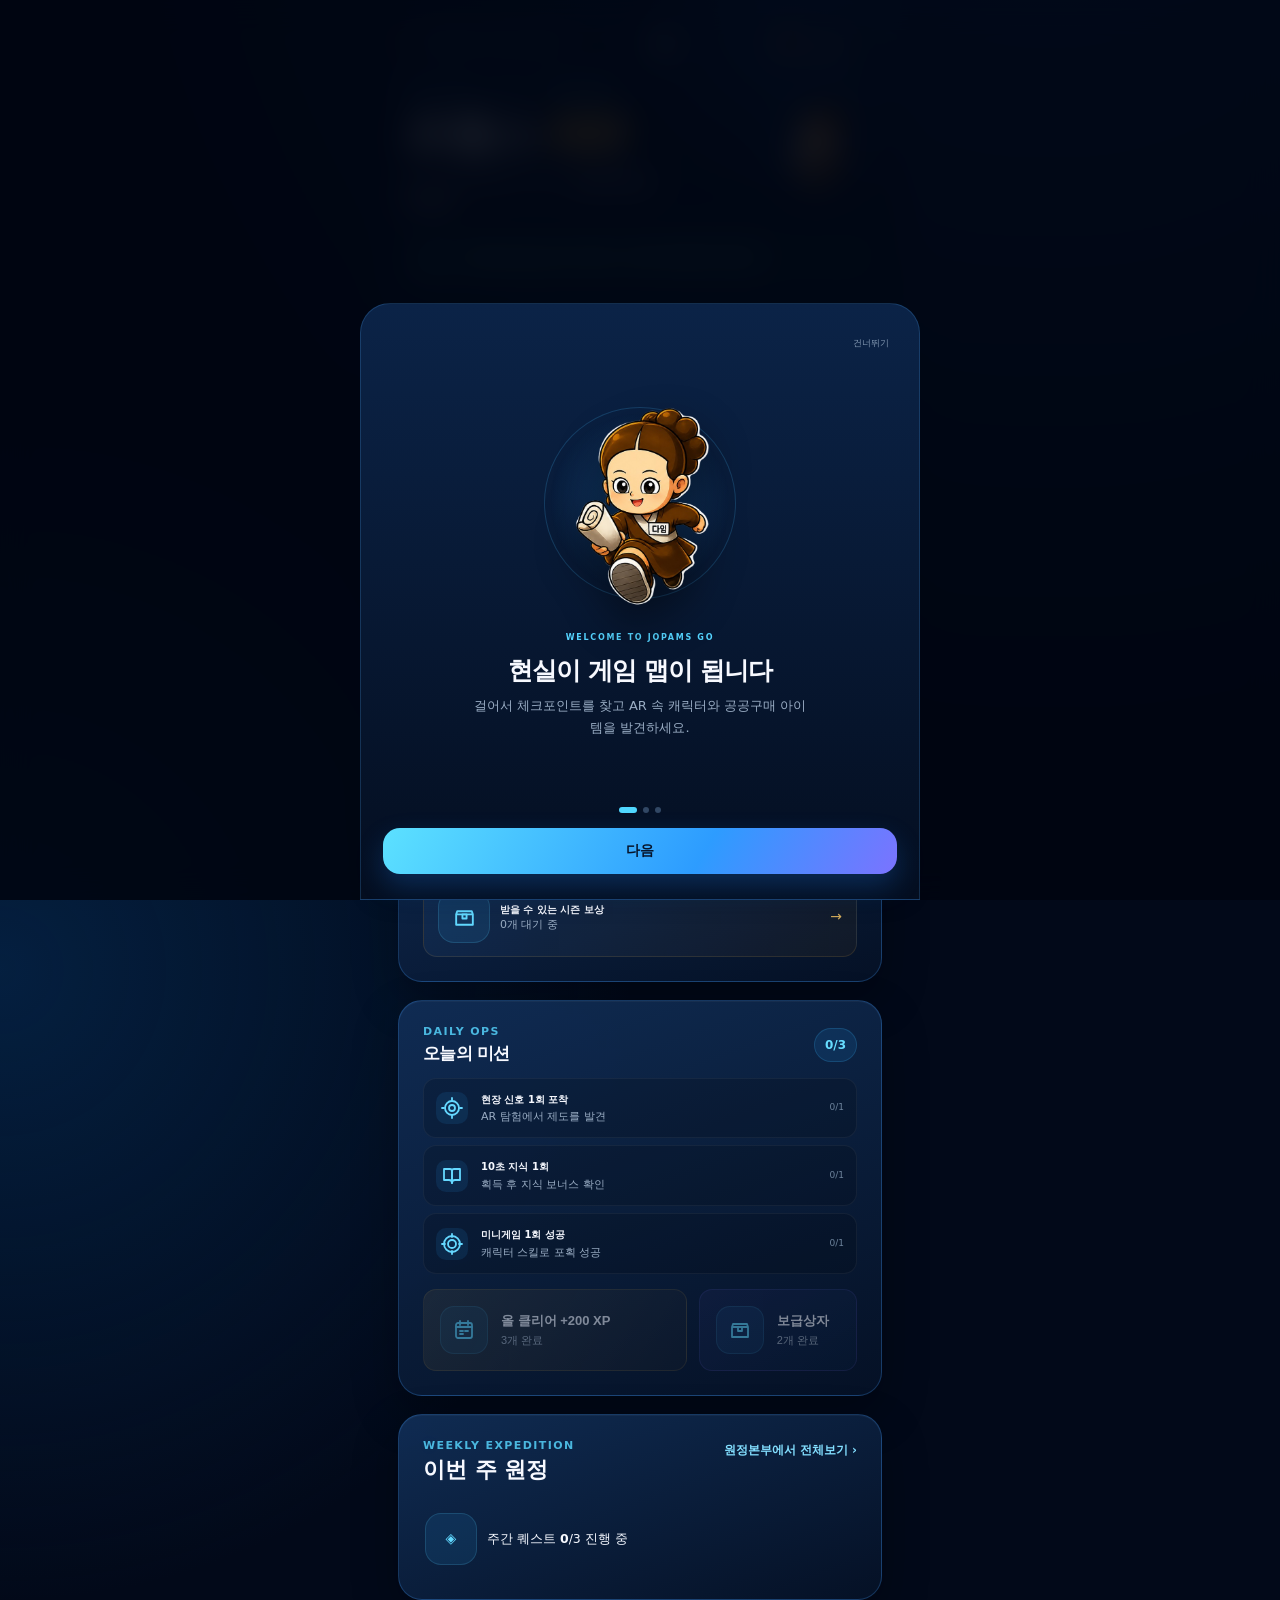
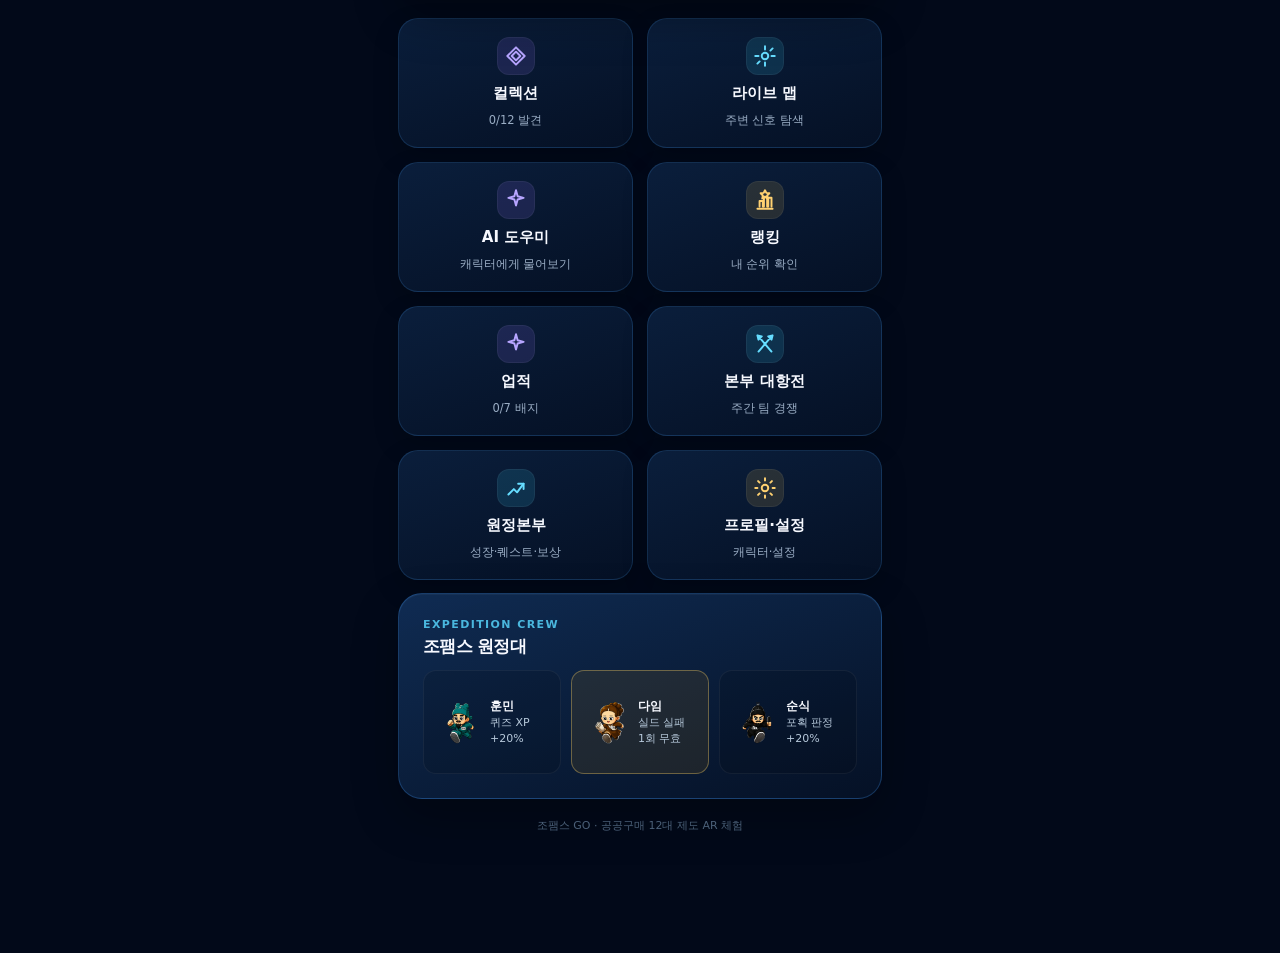
==== commit d2f209e9: "Add files via upload" ====
--- a/index.html
+++ b/index.html
@@ -15,7 +15,7 @@
 <meta property="og:image:width" content="1200">
 <meta property="og:image:height" content="630">
 <meta property="og:image:alt" content="조팸스 GO 공공구매 AR 어드벤처">
-</head>
+<script src="assets/auth.js"></script></head>
 <body class="app-body"><div id="appSplash"></div><main class="app-shell hub-shell">
 <header class="hero-panel"><div class="top-utility"><div class="brand-line"><span class="brand-mark">✦</span><span>KOMSCO PLAY LAB</span></div><button id="bgmToggle" class="bgm-toggle" aria-label="배경음악 켜기/끄기" aria-pressed="false">
   <svg class="speaker-system-icon" viewBox="0 0 44 44" aria-hidden="true" focusable="false">
--- a/assets/style.css
+++ b/assets/style.css
@@ -1434,51 +1434,33 @@
 /* v49: 스캐너건 DOM에는 거리 숫자 HUD만 표시 */
 body.ar-body .scanner-viewmodel .scanner-vm-label{display:none!important}
 body.ar-body .scanner-viewmodel .scanner-vm-distance{
-  position:absolute;
-  right:42px;
-  bottom:18px;
-  z-index:7;
-  min-width:58px;
-  width:max-content;
-  max-width:92px;
-  padding:4px 7px;
-  border-radius:10px;
-  box-sizing:border-box;
-  text-align:center;
-  background:rgba(3,18,38,.78);
-  border:1px solid rgba(86,211,255,.34);
-  box-shadow:0 0 12px rgba(50,198,255,.12);
-  backdrop-filter:blur(6px);
-  -webkit-backdrop-filter:blur(6px);
-  pointer-events:none;
+  position:absolute;right:42px;bottom:18px;z-index:7;min-width:58px;width:max-content;max-width:92px;
+  padding:4px 7px;border-radius:10px;box-sizing:border-box;text-align:center;
+  background:rgba(3,18,38,.78);border:1px solid rgba(86,211,255,.34);
+  box-shadow:0 0 12px rgba(50,198,255,.12);backdrop-filter:blur(6px);-webkit-backdrop-filter:blur(6px);
+  pointer-events:none;transform:translateZ(0);-webkit-transform:translateZ(0);
+  white-space:nowrap;overflow:hidden;
+}
+body.ar-body .scanner-viewmodel .scanner-vm-distance b{
+  display:block;margin:0;font-size:11.5px;line-height:1.1;font-weight:900;letter-spacing:.1px;
+  color:#fff;font-variant-numeric:tabular-nums;text-overflow:ellipsis;overflow:hidden;
+}
+body.ar-body .scanner-viewmodel .scanner-vm-distance.hot{
+  border-color:rgba(93,241,198,.52);box-shadow:0 0 13px rgba(68,235,188,.14);
+}
+@media(max-width:390px){
+  body.ar-body .scanner-viewmodel .scanner-vm-distance{right:44px;bottom:20px;min-width:54px;max-width:84px;padding:4px 6px}
+  body.ar-body .scanner-viewmodel .scanner-vm-distance b{font-size:10.5px}
+}
+
+/* v54 cross-browser camera compositor fix */
+.ar-body #cameraVideo{
+  z-index:0!important;
+  display:block!important;
+  visibility:visible!important;
+  opacity:1!important;
   transform:translateZ(0);
   -webkit-transform:translateZ(0);
-  white-space:nowrap;
-  overflow:hidden;
-}
-body.ar-body .scanner-viewmodel .scanner-vm-distance b{
-  display:block;
-  margin:0;
-  font-size:11.5px;
-  line-height:1.1;
-  font-weight:900;
-  letter-spacing:.1px;
-  color:#fff;
-  font-variant-numeric:tabular-nums;
-  text-overflow:ellipsis;
-  overflow:hidden;
-}
-body.ar-body .scanner-viewmodel .scanner-vm-distance.hot{
-  border-color:rgba(93,241,198,.52);
-  box-shadow:0 0 13px rgba(68,235,188,.14);
-}
-@media(max-width:390px){
-  body.ar-body .scanner-viewmodel .scanner-vm-distance{
-    right:44px;
-    bottom:20px;
-    min-width:54px;
-    max-width:84px;
-    padding:4px 6px;
-  }
-  body.ar-body .scanner-viewmodel .scanner-vm-distance b{font-size:10.5px}
-}
+  backface-visibility:hidden;
+  -webkit-backface-visibility:hidden;
+}
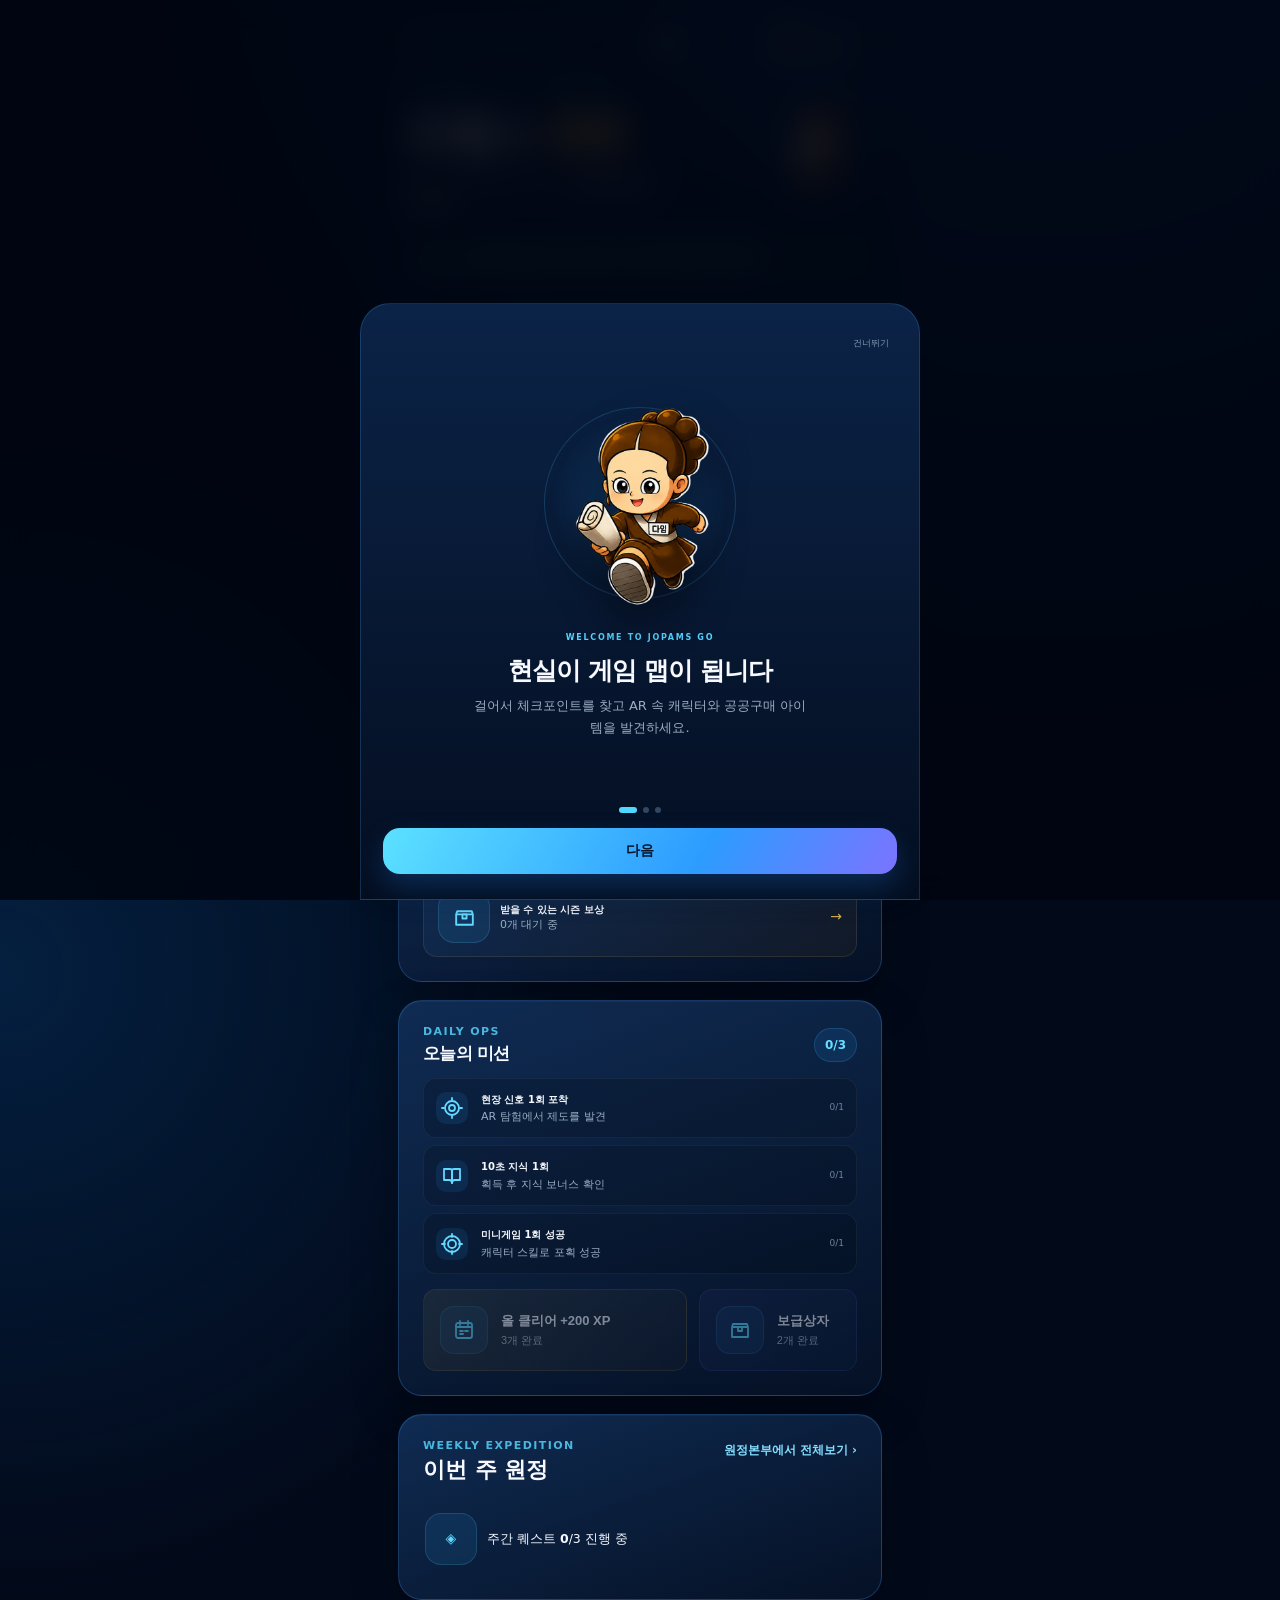
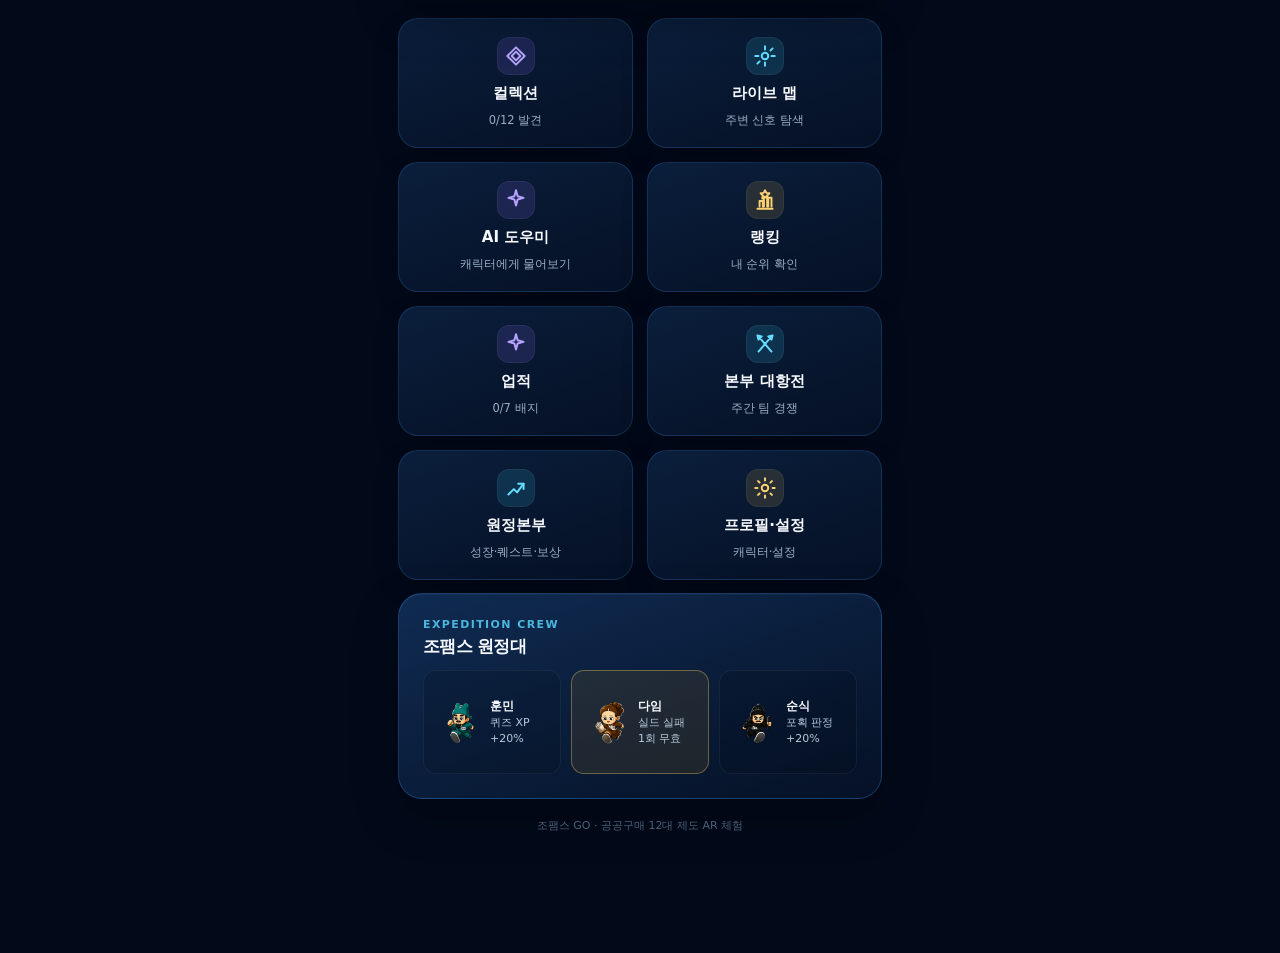
==== commit a73c73ef: "Add files via upload" ====
--- a/index.html
+++ b/index.html
@@ -15,7 +15,7 @@
 <meta property="og:image:width" content="1200">
 <meta property="og:image:height" content="630">
 <meta property="og:image:alt" content="조팸스 GO 공공구매 AR 어드벤처">
-<script src="assets/auth.js"></script></head>
+</head>
 <body class="app-body"><div id="appSplash"></div><main class="app-shell hub-shell">
 <header class="hero-panel"><div class="top-utility"><div class="brand-line"><span class="brand-mark">✦</span><span>KOMSCO PLAY LAB</span></div><button id="bgmToggle" class="bgm-toggle" aria-label="배경음악 켜기/끄기" aria-pressed="false">
   <svg class="speaker-system-icon" viewBox="0 0 44 44" aria-hidden="true" focusable="false">
--- a/assets/style.css
+++ b/assets/style.css
@@ -1464,3 +1464,13 @@
   backface-visibility:hidden;
   -webkit-backface-visibility:hidden;
 }
+
+/* v55 social login */
+.auth-body{min-height:100dvh;background:radial-gradient(circle at 50% 12%,#10355f 0,#06142b 45%,#020916 100%)}
+.auth-shell{width:min(92vw,430px);margin:0 auto;padding:calc(env(safe-area-inset-top,0px) + 54px) 0 42px}
+.auth-hero{text-align:center;padding:18px 8px 28px}.auth-hero h1{font-size:46px;margin:8px 0 10px;color:#fff}.auth-hero h1 em{font-style:normal;color:#56dfff}.auth-hero p{font-size:13px;line-height:1.7;color:#b8c9dc}
+.auth-card{padding:24px}.auth-card h2{margin:0 0 5px}.auth-help{font-size:12px;color:#9fb1c7;margin-bottom:18px}
+.social-login{width:100%;height:54px;border:0;border-radius:16px;margin:8px 0;display:flex;align-items:center;justify-content:center;gap:10px;font-size:15px;font-weight:900;cursor:pointer}.social-login.kakao{background:#fee500;color:#191919}.social-login.naver{background:#03c75a;color:#fff}.social-login span{width:24px;height:24px;display:grid;place-items:center;font-weight:950}
+.auth-note{display:block;margin-top:18px;font-size:10px;line-height:1.55;color:#8194ab}.auth-msg{margin-top:12px;color:#70dcff;font-size:11px}
+.account-summary{display:flex;align-items:center;gap:12px;padding:14px;border-radius:16px;background:rgba(7,25,48,.56);margin:12px 0 16px}.account-provider{display:grid;place-items:center;min-width:58px;height:30px;padding:0 8px;border-radius:10px;background:rgba(80,207,255,.12);color:#69dcff;font-size:9px;font-weight:900;letter-spacing:.7px}.account-summary div{min-width:0}.account-summary b,.account-summary small{display:block}.account-summary small{margin-top:3px;font-size:10px;color:#8ea5bc}
+.logout-btn{width:100%;height:48px;border-radius:14px;border:1px solid rgba(255,100,115,.35);background:rgba(120,20,36,.16);color:#ff9ba5;font-weight:900}
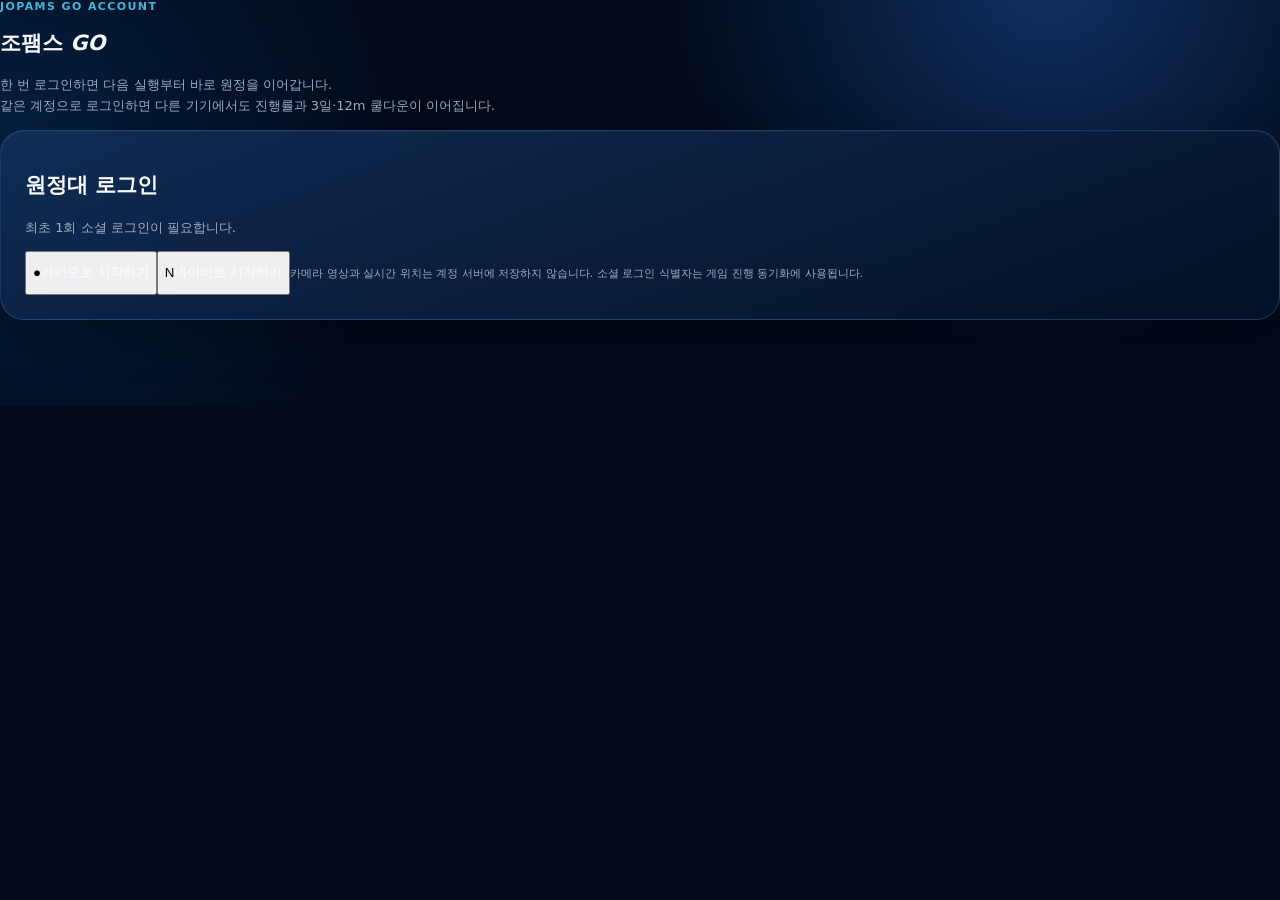
==== commit 2773c307: "Add files via upload" ====
--- a/index.html
+++ b/index.html
@@ -15,7 +15,7 @@
 <meta property="og:image:width" content="1200">
 <meta property="og:image:height" content="630">
 <meta property="og:image:alt" content="조팸스 GO 공공구매 AR 어드벤처">
-</head>
+<script src="assets/auth.js"></script></head>
 <body class="app-body"><div id="appSplash"></div><main class="app-shell hub-shell">
 <header class="hero-panel"><div class="top-utility"><div class="brand-line"><span class="brand-mark">✦</span><span>KOMSCO PLAY LAB</span></div><button id="bgmToggle" class="bgm-toggle" aria-label="배경음악 켜기/끄기" aria-pressed="false">
   <svg class="speaker-system-icon" viewBox="0 0 44 44" aria-hidden="true" focusable="false">
@@ -49,9 +49,15 @@
 function renderWeeklyPreview(){const q=JopamsLive.quests('weekly');const done=q.filter(x=>x.complete).length;weeklyDoneCount.textContent=done}
 function renderDaily(){const missions=JopamsLive.quests('daily'),done=missions.filter(m=>m.complete).length;dailyDone.textContent=done;dailyList.innerHTML=missions.map(m=>`<div class="daily-item ${m.complete?'done':''}"><span class="daily-icon">${uiIcon(m.icon)}</span><span><b>${m.title}</b><small>${m.desc}</small></span><em>${fmtNum(m.now)}/${fmtNum(m.goal)}</em></div>`).join('');dailyReward.disabled=!JopamsLive.dailyMasterReady();if(JopamsLive.dailyMasterClaimed()){dailyReward.classList.add('claimed');dailyReward.innerHTML='<span class="icon-orb">'+uiIcon('trophy')+'</span><b>올 클리어 완료</b><small>내일 다시 도전</small>'}else{dailyReward.classList.remove('claimed')}dailyChest.disabled=!JopamsLive.chestReady('daily');const lv=JopamsLive.load();if(lv.lastDailyChest===todayKey()){dailyChest.classList.add('claimed');dailyChest.innerHTML='<span class="icon-orb">'+uiIcon('chest')+'</span><b>상자 획득 완료</b><small>내일 다시 오픈</small>'}else{dailyChest.classList.remove('claimed')}}
 dailyReward.onclick=()=>{const r=JopamsLive.claimDailyMaster();if(r){playChime('collect');showToast('올 클리어! <b>+'+fmtNum(r.xp)+' XP</b>',{variant:'near'});renderHome()}};dailyChest.onclick=()=>{const item=JopamsLive.openChest('daily');if(item){playSfx('chest');JopamsLive.impactHaptic(item.type==='shard'?'rare':'capture');JopamsLive.cameraShake(item.type==='shard'?'strong':'soft');showToast('보급상자: <b>'+item.name+'</b>',{variant:'near'});renderHome()}};
+// v58: 아래 초기화 코드 중 하나라도 예외를 던지면(예: 저장 데이터 손상, 확장 오류 등)
+// 같은 <script> 블록 뒤쪽에 있는 스플래시 제거 코드까지 실행되지 않아 화면이 영구히
+// 스플래시에 멈춰 있는 것처럼 보일 수 있었다. try/catch로 감싸 초기화 실패가 있어도
+// 최소한 화면 전환/스플래시 해제는 항상 진행되도록 한다.
+try{
 checkAchievements(false);badgeCount.textContent=earnedAchievements().filter(x=>x.earned).length;renderHome();window.addEventListener('pageshow',renderHome);document.addEventListener('visibilitychange',()=>{if(!document.hidden)renderHome()});
 const ob=onboard,prefs=getV4();if(!prefs.onboarded){ob.classList.add('show');ob.setAttribute('aria-hidden','false')}let step=0;const pages=[...document.querySelectorAll('.onboard-page')],dots=[...document.querySelectorAll('.onboard-dots i')];function setStep(n){step=n;pages.forEach((x,i)=>x.classList.toggle('active',i===step));dots.forEach((x,i)=>x.classList.toggle('active',i===step));onboardNext.textContent=step===2?'탐험 시작':'다음'}onboardNext.onclick=()=>{if(step<2)setStep(step+1);else{markOnboarded();ob.classList.remove('show')}};skipOnboard.onclick=()=>{markOnboarded();ob.classList.remove('show')};
 registerPWA();let deferredInstall=null;const installCard=document.getElementById('installCard'),installBtn=document.getElementById('installBtn'),installClose=document.getElementById('installClose');window.addEventListener('beforeinstallprompt',e=>{e.preventDefault();deferredInstall=e;if(!getV4().installDismissed&&!installState().standalone)installCard.hidden=false});installBtn.onclick=async()=>{if(!deferredInstall)return;playSfx('tap');deferredInstall.prompt();await deferredInstall.userChoice;installCard.hidden=true;deferredInstall=null};installClose.onclick=()=>{const v=getV4();v.installDismissed=true;saveV4(v);installCard.hidden=true};
+}catch(initErr){console.error('[JOPAMS init]',initErr)}
 // v47: 스플래시를 최소 노출 시간(700ms) 확보 후, 페이지 로드가 끝나면 자연스럽게 사라지게 한다.
 (function(){
   const splash = document.getElementById('appSplash');
--- a/assets/style.css
+++ b/assets/style.css
@@ -1464,13 +1464,3 @@
   backface-visibility:hidden;
   -webkit-backface-visibility:hidden;
 }
-
-/* v55 social login */
-.auth-body{min-height:100dvh;background:radial-gradient(circle at 50% 12%,#10355f 0,#06142b 45%,#020916 100%)}
-.auth-shell{width:min(92vw,430px);margin:0 auto;padding:calc(env(safe-area-inset-top,0px) + 54px) 0 42px}
-.auth-hero{text-align:center;padding:18px 8px 28px}.auth-hero h1{font-size:46px;margin:8px 0 10px;color:#fff}.auth-hero h1 em{font-style:normal;color:#56dfff}.auth-hero p{font-size:13px;line-height:1.7;color:#b8c9dc}
-.auth-card{padding:24px}.auth-card h2{margin:0 0 5px}.auth-help{font-size:12px;color:#9fb1c7;margin-bottom:18px}
-.social-login{width:100%;height:54px;border:0;border-radius:16px;margin:8px 0;display:flex;align-items:center;justify-content:center;gap:10px;font-size:15px;font-weight:900;cursor:pointer}.social-login.kakao{background:#fee500;color:#191919}.social-login.naver{background:#03c75a;color:#fff}.social-login span{width:24px;height:24px;display:grid;place-items:center;font-weight:950}
-.auth-note{display:block;margin-top:18px;font-size:10px;line-height:1.55;color:#8194ab}.auth-msg{margin-top:12px;color:#70dcff;font-size:11px}
-.account-summary{display:flex;align-items:center;gap:12px;padding:14px;border-radius:16px;background:rgba(7,25,48,.56);margin:12px 0 16px}.account-provider{display:grid;place-items:center;min-width:58px;height:30px;padding:0 8px;border-radius:10px;background:rgba(80,207,255,.12);color:#69dcff;font-size:9px;font-weight:900;letter-spacing:.7px}.account-summary div{min-width:0}.account-summary b,.account-summary small{display:block}.account-summary small{margin-top:3px;font-size:10px;color:#8ea5bc}
-.logout-btn{width:100%;height:48px;border-radius:14px;border:1px solid rgba(255,100,115,.35);background:rgba(120,20,36,.16);color:#ff9ba5;font-weight:900}
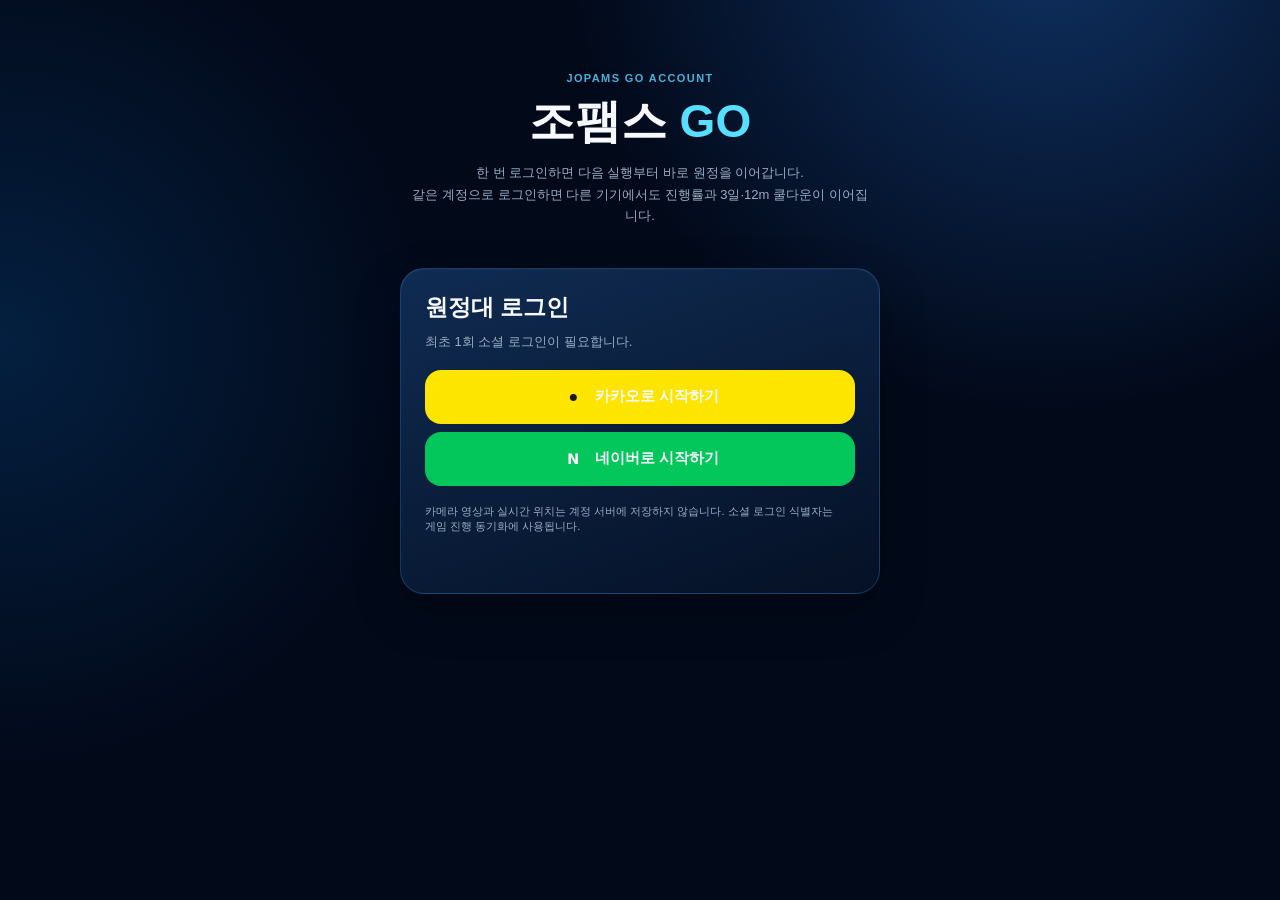
==== commit d1895dcf: "Add files via upload" ====
--- a/index.html
+++ b/index.html
@@ -49,15 +49,9 @@
 function renderWeeklyPreview(){const q=JopamsLive.quests('weekly');const done=q.filter(x=>x.complete).length;weeklyDoneCount.textContent=done}
 function renderDaily(){const missions=JopamsLive.quests('daily'),done=missions.filter(m=>m.complete).length;dailyDone.textContent=done;dailyList.innerHTML=missions.map(m=>`<div class="daily-item ${m.complete?'done':''}"><span class="daily-icon">${uiIcon(m.icon)}</span><span><b>${m.title}</b><small>${m.desc}</small></span><em>${fmtNum(m.now)}/${fmtNum(m.goal)}</em></div>`).join('');dailyReward.disabled=!JopamsLive.dailyMasterReady();if(JopamsLive.dailyMasterClaimed()){dailyReward.classList.add('claimed');dailyReward.innerHTML='<span class="icon-orb">'+uiIcon('trophy')+'</span><b>올 클리어 완료</b><small>내일 다시 도전</small>'}else{dailyReward.classList.remove('claimed')}dailyChest.disabled=!JopamsLive.chestReady('daily');const lv=JopamsLive.load();if(lv.lastDailyChest===todayKey()){dailyChest.classList.add('claimed');dailyChest.innerHTML='<span class="icon-orb">'+uiIcon('chest')+'</span><b>상자 획득 완료</b><small>내일 다시 오픈</small>'}else{dailyChest.classList.remove('claimed')}}
 dailyReward.onclick=()=>{const r=JopamsLive.claimDailyMaster();if(r){playChime('collect');showToast('올 클리어! <b>+'+fmtNum(r.xp)+' XP</b>',{variant:'near'});renderHome()}};dailyChest.onclick=()=>{const item=JopamsLive.openChest('daily');if(item){playSfx('chest');JopamsLive.impactHaptic(item.type==='shard'?'rare':'capture');JopamsLive.cameraShake(item.type==='shard'?'strong':'soft');showToast('보급상자: <b>'+item.name+'</b>',{variant:'near'});renderHome()}};
-// v58: 아래 초기화 코드 중 하나라도 예외를 던지면(예: 저장 데이터 손상, 확장 오류 등)
-// 같은 <script> 블록 뒤쪽에 있는 스플래시 제거 코드까지 실행되지 않아 화면이 영구히
-// 스플래시에 멈춰 있는 것처럼 보일 수 있었다. try/catch로 감싸 초기화 실패가 있어도
-// 최소한 화면 전환/스플래시 해제는 항상 진행되도록 한다.
-try{
 checkAchievements(false);badgeCount.textContent=earnedAchievements().filter(x=>x.earned).length;renderHome();window.addEventListener('pageshow',renderHome);document.addEventListener('visibilitychange',()=>{if(!document.hidden)renderHome()});
 const ob=onboard,prefs=getV4();if(!prefs.onboarded){ob.classList.add('show');ob.setAttribute('aria-hidden','false')}let step=0;const pages=[...document.querySelectorAll('.onboard-page')],dots=[...document.querySelectorAll('.onboard-dots i')];function setStep(n){step=n;pages.forEach((x,i)=>x.classList.toggle('active',i===step));dots.forEach((x,i)=>x.classList.toggle('active',i===step));onboardNext.textContent=step===2?'탐험 시작':'다음'}onboardNext.onclick=()=>{if(step<2)setStep(step+1);else{markOnboarded();ob.classList.remove('show')}};skipOnboard.onclick=()=>{markOnboarded();ob.classList.remove('show')};
 registerPWA();let deferredInstall=null;const installCard=document.getElementById('installCard'),installBtn=document.getElementById('installBtn'),installClose=document.getElementById('installClose');window.addEventListener('beforeinstallprompt',e=>{e.preventDefault();deferredInstall=e;if(!getV4().installDismissed&&!installState().standalone)installCard.hidden=false});installBtn.onclick=async()=>{if(!deferredInstall)return;playSfx('tap');deferredInstall.prompt();await deferredInstall.userChoice;installCard.hidden=true;deferredInstall=null};installClose.onclick=()=>{const v=getV4();v.installDismissed=true;saveV4(v);installCard.hidden=true};
-}catch(initErr){console.error('[JOPAMS init]',initErr)}
 // v47: 스플래시를 최소 노출 시간(700ms) 확보 후, 페이지 로드가 끝나면 자연스럽게 사라지게 한다.
 (function(){
   const splash = document.getElementById('appSplash');
--- a/assets/style.css
+++ b/assets/style.css
@@ -1464,3 +1464,13 @@
   backface-visibility:hidden;
   -webkit-backface-visibility:hidden;
 }
+
+/* v55 social login */
+.auth-body{min-height:100dvh;background:radial-gradient(circle at 50% 12%,#10355f 0,#06142b 45%,#020916 100%)}
+.auth-shell{width:min(92vw,430px);margin:0 auto;padding:calc(env(safe-area-inset-top,0px) + 54px) 0 42px}
+.auth-hero{text-align:center;padding:18px 8px 28px}.auth-hero h1{font-size:46px;margin:8px 0 10px;color:#fff}.auth-hero h1 em{font-style:normal;color:#56dfff}.auth-hero p{font-size:13px;line-height:1.7;color:#b8c9dc}
+.auth-card{padding:24px}.auth-card h2{margin:0 0 5px}.auth-help{font-size:12px;color:#9fb1c7;margin-bottom:18px}
+.social-login{width:100%;height:54px;border:0;border-radius:16px;margin:8px 0;display:flex;align-items:center;justify-content:center;gap:10px;font-size:15px;font-weight:900;cursor:pointer}.social-login.kakao{background:#fee500;color:#191919}.social-login.naver{background:#03c75a;color:#fff}.social-login span{width:24px;height:24px;display:grid;place-items:center;font-weight:950}
+.auth-note{display:block;margin-top:18px;font-size:10px;line-height:1.55;color:#8194ab}.auth-msg{margin-top:12px;color:#70dcff;font-size:11px}
+.account-summary{display:flex;align-items:center;gap:12px;padding:14px;border-radius:16px;background:rgba(7,25,48,.56);margin:12px 0 16px}.account-provider{display:grid;place-items:center;min-width:58px;height:30px;padding:0 8px;border-radius:10px;background:rgba(80,207,255,.12);color:#69dcff;font-size:9px;font-weight:900;letter-spacing:.7px}.account-summary div{min-width:0}.account-summary b,.account-summary small{display:block}.account-summary small{margin-top:3px;font-size:10px;color:#8ea5bc}
+.logout-btn{width:100%;height:48px;border-radius:14px;border:1px solid rgba(255,100,115,.35);background:rgba(120,20,36,.16);color:#ff9ba5;font-weight:900}
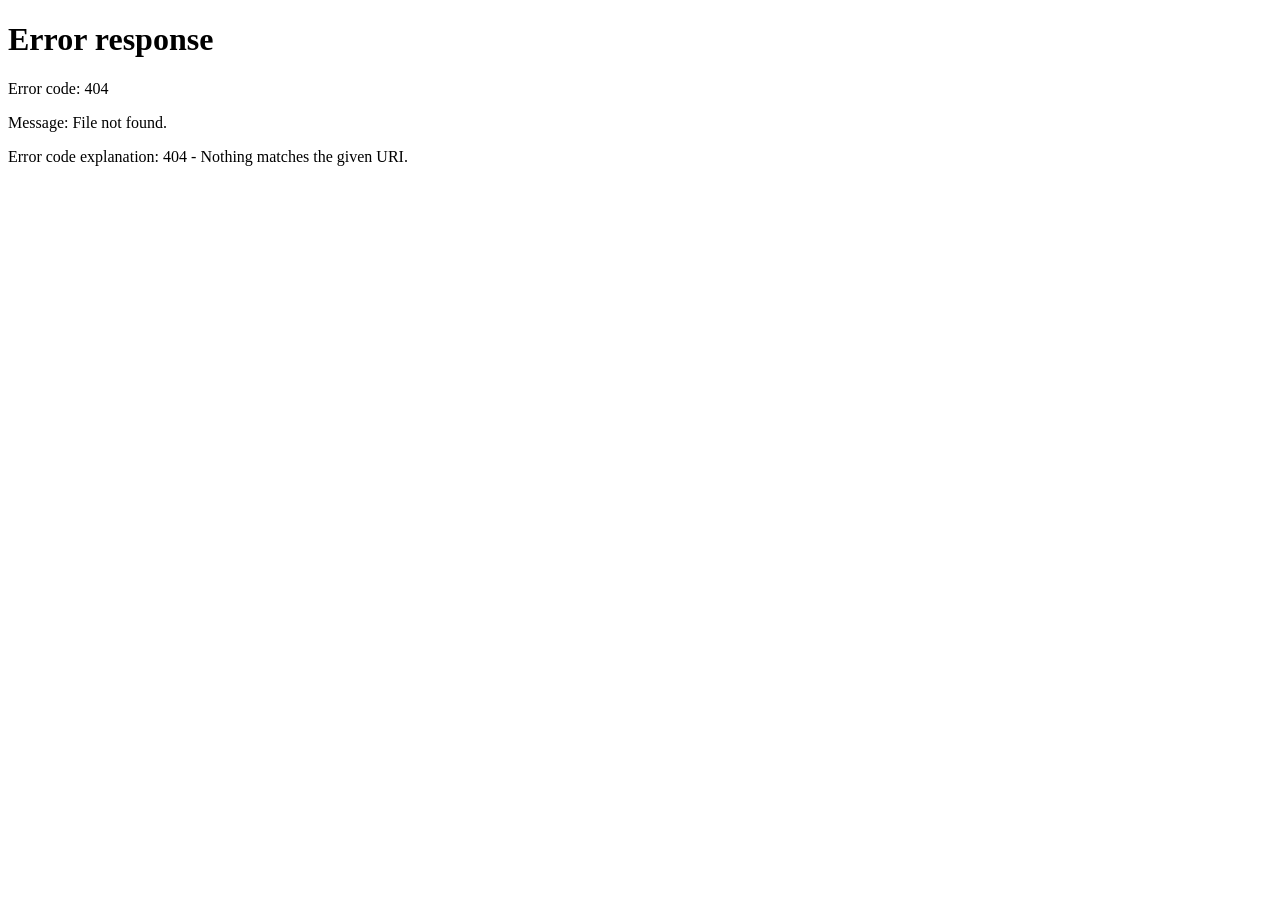
==== commit dd6dd9bf: "Add files via upload" ====
--- a/index.html
+++ b/index.html
@@ -17,7 +17,7 @@
 <meta property="og:image:alt" content="조팸스 GO 공공구매 AR 어드벤처">
 <script src="assets/auth.js"></script></head>
 <body class="app-body"><div id="appSplash"></div><main class="app-shell hub-shell">
-<header class="hero-panel"><div class="top-utility"><div class="brand-line"><span class="brand-mark">✦</span><span>KOMSCO PLAY LAB</span></div><button id="bgmToggle" class="bgm-toggle" aria-label="배경음악 켜기/끄기" aria-pressed="false">
+<header class="hero-panel"><div class="top-utility"><div class="brand-line"><span class="brand-mark" data-ui-icon="spark"></span><span>KOMSCO PLAY LAB</span></div><button id="bgmToggle" class="bgm-toggle" aria-label="배경음악 켜기/끄기" aria-pressed="false">
   <svg class="speaker-system-icon" viewBox="0 0 44 44" aria-hidden="true" focusable="false">
     <g class="speaker-waves left-waves" fill="none" stroke="currentColor" stroke-linecap="round">
       <path d="M8.5 16.5c-2.6 3.1-2.6 7.9 0 11"/>
@@ -36,14 +36,26 @@
 </button><a class="profile-mini" href="profile.html"><img id="miniAvatar" data-player-avatar src="assets/img/daim.png" alt="다임"><span><small>PLAYER</small><b id="miniName">원정대원</b></span><i>›</i></a></div><audio id="homeBgm" src="assets/audio/bgm-home.mp3" loop preload="none"></audio><div class="hero-copy"><div><div class="eyebrow">LOCATION × AR × LEARNING</div><h1 class="go-logo">조팸스 <em>GO</em></h1><p class="hero-sub">현실 공간을 탐험하며 배우는 <b>공공구매 AR 어드벤처</b></p></div><div class="hero-orb"><img data-player-avatar src="assets/img/daim.png" alt="다임"><span class="scan-ring r1"></span><span class="scan-ring r2"></span></div></div><div class="privacy-pill"><span data-ui-icon="lock"></span> 카메라 영상·실시간 위치는 서버에 저장하지 않아요</div></header>
 <section class="mission-card premium-card"><div class="section-head"><div><span class="section-kicker">TODAY'S EXPEDITION</span><h2>오늘의 탐험</h2></div><div class="level-chip">LV. <span id="playerLevel">1</span></div></div><div class="mission-progress"><div class="progress-ring" id="progressRing"><span id="progressNum">0<small>/12</small></span></div><div class="mission-copy"><strong id="missionTitle">첫 번째 아이템을 찾아보세요</strong><p id="missionDesc">가까운 체크포인트까지 이동하면 AR 탐색이 시작됩니다.</p><div class="xp-row"><span>EXP</span><div class="xp-track"><i id="xpFill"></i></div><b id="xpText">0 XP</b></div></div></div><a class="primary-cta" href="ar.html"><span class="cta-icon" data-ui-icon="explore"></span><span><b>AR 탐험 시작</b><small id="startHint">주변 아이템 탐색하기</small></span><span class="cta-arrow">→</span></a></section>
 <section class="today-pulse" aria-label="오늘의 플레이 요약"><span class="pulse-icon" data-ui-icon="target"></span><span><b id="pulseTitle">다음 제도를 찾아 원정을 이어가세요</b><small id="pulseMeta">탐험 · 학습 · 성장 보상이 연결됩니다</small></span><strong id="pulseReward">+100 XP</strong></section>
-<section class="season-card premium-card home-secondary"><div class="season-head"><div><span class="section-kicker gold-text">SEASON 01 · PUBLIC QUEST</span><h2>공공구매 마스터 패스</h2><small>플레이할수록 시즌 보상이 열립니다</small></div><a href="season.html">전체 보기 ›</a></div><div class="season-track"><i id="seasonFill"></i><span id="seasonMarker"></span></div><div class="season-meta"><b id="seasonXp">0 XP</b><span id="seasonNext">다음 보상까지 300 XP</span></div><a class="reward-ready" id="seasonReward" href="season.html"><span class="icon-orb" data-ui-icon="chest"></span><div><b>받을 수 있는 시즌 보상</b><small id="rewardCount">0개 대기 중</small></div><i>→</i></a></section>
-<section class="daily-card premium-card compact home-secondary"><div class="section-head mini"><div><span class="section-kicker">DAILY OPS</span><h2>오늘의 미션</h2></div><div class="daily-badge"><span id="dailyDone">0</span>/3</div></div><div class="daily-list" id="dailyList"></div><div class="reward-duo"><button class="daily-reward" id="dailyReward" disabled><span class="icon-orb" data-ui-icon="calendar"></span><b>올 클리어 +200 XP</b><small>3개 완료</small></button><button class="daily-reward chest" id="dailyChest" disabled><span class="icon-orb" data-ui-icon="chest"></span><b>보급상자</b><small>2개 완료</small></button></div></section>
-<section class="premium-card compact home-secondary" id="weeklyPreview"><div class="v14-section-head"><div><span class="section-kicker">WEEKLY EXPEDITION</span><h2>이번 주 원정</h2></div><a href="expedition.html">원정본부에서 전체보기 ›</a></div><div class="weekly-summary-line" id="weeklySummary" style="display:flex;align-items:center;gap:10px;padding:10px 2px;"><span class="icon-orb" style="flex-shrink:0;">◈</span><span style="flex:1;font-size:12.5px;">주간 퀘스트 <b id="weeklyDoneCount">0</b>/3 진행 중</span></div></section>
-<section class="quick-grid"><a class="quick-card" href="collection.html"><span class="qicon violet">◈</span><b>컬렉션</b><small><span id="collectionCount">0</span>/12 발견</small></a><a class="quick-card featured" href="checkpoints.html"><span class="qicon cyan">⌖</span><b>라이브 맵</b><small>주변 신호 탐색</small></a><a class="quick-card" href="chat.html"><span class="qicon violet">✦</span><b>AI 도우미</b><small>캐릭터에게 물어보기</small></a><a class="quick-card" href="ranking.html"><span class="qicon gold">♛</span><b>랭킹</b><small>내 순위 확인</small></a><a class="quick-card" href="achievements.html"><span class="qicon violet">✦</span><b>업적</b><small><span id="badgeCount">0</span>/7 배지</small></a><a class="quick-card" href="battle.html"><span class="qicon cyan">⚔</span><b>본부 대항전</b><small>주간 팀 경쟁</small></a><a class="quick-card" href="expedition.html"><span class="qicon cyan" data-ui-icon="growth"></span><b>원정본부</b><small>성장·퀘스트·보상</small></a><a class="quick-card" href="profile.html"><span class="qicon gold">⚙</span><b>프로필·설정</b><small>캐릭터·설정</small></a></section>
-<section class="install-card premium-card compact" id="installCard" hidden><div><span class="section-kicker">INSTALL JOPAMS GO</span><h2>홈 화면에서 앱처럼 실행</h2><p>전체 화면으로 더 빠르게 조팸스 GO를 시작할 수 있어요.</p></div><button id="installBtn">앱 설치</button><button class="install-close" id="installClose" aria-label="닫기">×</button></section><section class="character-strip premium-card compact"><div class="section-head mini"><div><span class="section-kicker">EXPEDITION CREW</span><h2>조팸스 원정대</h2></div></div><div class="crew-row"><div class="crew" data-crew-avatar="hoonmin"><img src="assets/img/hoonmin.png" alt="훈민"><span><b>훈민</b><small>퀴즈 XP +20%</small></span></div><div class="crew active" data-crew-avatar="daim"><img src="assets/img/daim.png" alt="다임"><span><b>다임</b><small>실드 실패 1회 무효</small></span></div><div class="crew" data-crew-avatar="sunsik"><img src="assets/img/sunsik.png" alt="순식"><span><b>순식</b><small>포획 판정 +20%</small></span></div></div></section><footer class="app-footer">조팸스 GO · 공공구매 12대 제도 AR 체험</footer></main>
+<section class="viral-strip premium-card compact"><div><span class="section-kicker">PLAY TOGETHER</span><h2>같이 하면 더 재미있어요</h2><p>친구를 초대하거나 우리 본부의 현재 성적을 공유해 보세요.</p></div><div class="viral-actions"><button id="homeInviteBtn"><span data-ui-icon="friend"></span>친구 초대</button><a href="battle.html"><span data-ui-icon="battle"></span>본부 대항전</a></div></section><section class="home-group premium-card" id="progressGroup">
+  <div class="home-group-head"><div><span class="section-kicker">PROGRESS HUB</span><h2>성장 · 보상</h2></div><button class="home-group-toggle" type="button" aria-expanded="true">접기</button></div>
+  <div class="home-group-body">
+    <section class="season-card home-nested"><div class="season-head"><div><span class="section-kicker gold-text">SEASON 01 · PUBLIC QUEST</span><h2>공공구매 마스터 패스</h2><small>플레이할수록 시즌 보상이 열립니다</small></div><a href="season.html">전체 보기 ›</a></div><div class="season-track"><i id="seasonFill"></i><span id="seasonMarker"></span></div><div class="season-meta"><b id="seasonXp">0 XP</b><span id="seasonNext">다음 보상까지 300 XP</span></div><a class="reward-ready" id="seasonReward" href="season.html"><span class="icon-orb" data-ui-icon="chest"></span><div><b>받을 수 있는 시즌 보상</b><small id="rewardCount">0개 대기 중</small></div><i>→</i></a></section>
+    <section class="daily-card compact home-nested"><div class="section-head mini"><div><span class="section-kicker">DAILY OPS</span><h2>오늘의 미션</h2></div><div class="daily-badge"><span id="dailyDone">0</span>/3</div></div><div class="daily-list" id="dailyList"></div><div class="reward-duo"><button class="daily-reward" id="dailyReward" disabled><span class="icon-orb" data-ui-icon="calendar"></span><b>올 클리어 +200 XP</b><small>3개 완료</small></button><button class="daily-reward chest" id="dailyChest" disabled><span class="icon-orb" data-ui-icon="chest"></span><b>보급상자</b><small>2개 완료</small></button></div></section>
+    <section class="compact home-nested" id="weeklyPreview"><div class="v14-section-head"><div><span class="section-kicker">WEEKLY EXPEDITION</span><h2>이번 주 원정</h2></div><a href="expedition.html">전체보기 ›</a></div><div class="weekly-summary-line" id="weeklySummary"><span class="icon-orb" data-ui-icon="target"></span><span>주간 퀘스트 <b id="weeklyDoneCount">0</b>/3 진행 중</span></div></section>
+  </div>
+</section>
+<section class="home-group premium-card" id="playGroup">
+ <div class="home-group-head"><div><span class="section-kicker">PLAY MENU</span><h2>탐험 · 경쟁</h2></div><button class="home-group-toggle" type="button" aria-expanded="true">접기</button></div>
+ <div class="home-group-body"><section class="quick-grid"><a class="quick-card" href="collection.html"><span class="qicon violet" data-ui-icon="collection"></span><b>컬렉션</b><small><span id="collectionCount">0</span>/12 발견</small></a><a class="quick-card featured" href="checkpoints.html"><span class="qicon cyan" data-ui-icon="map"></span><b>라이브 맵</b><small>주변 신호 탐색</small></a><a class="quick-card" href="chat.html"><span class="qicon violet" data-ui-icon="ai"></span><b>AI 도우미</b><small>캐릭터에게 물어보기</small></a><a class="quick-card" href="ranking.html"><span class="qicon gold" data-ui-icon="ranking"></span><b>랭킹</b><small>내 순위 확인</small></a><a class="quick-card" href="achievements.html"><span class="qicon violet" data-ui-icon="trophy"></span><b>업적</b><small><span id="badgeCount">0</span>/7 배지</small></a><a class="quick-card" href="battle.html"><span class="qicon cyan" data-ui-icon="battle"></span><b>본부 대항전</b><small>주간 팀 경쟁</small></a><a class="quick-card" href="expedition.html"><span class="qicon cyan" data-ui-icon="growth"></span><b>원정본부</b><small>성장·퀘스트·보상</small></a><a class="quick-card" href="profile.html"><span class="qicon gold" data-ui-icon="settings"></span><b>프로필·설정</b><small>캐릭터·설정</small></a></section></div>
+</section>
+<section class="home-group premium-card collapsed" id="crewGroup">
+ <div class="home-group-head"><div><span class="section-kicker">EXPEDITION CREW</span><h2>조팸스 원정대</h2></div><button class="home-group-toggle" type="button" aria-expanded="false">펼치기</button></div>
+ <div class="home-group-body"><section class="character-strip compact home-nested"><div class="crew-row"><div class="crew" data-crew-avatar="hoonmin"><img src="assets/img/hoonmin.png" alt="훈민"><span><b>훈민</b><small>퀴즈 XP +20%</small></span></div><div class="crew active" data-crew-avatar="daim"><img src="assets/img/daim.png" alt="다임"><span><b>다임</b><small>실드 실패 1회 무효</small></span></div><div class="crew" data-crew-avatar="sunsik"><img src="assets/img/sunsik.png" alt="순식"><span><b>순식</b><small>포획 판정 +20%</small></span></div></div></section></div>
+</section>
+<section class="install-card premium-card compact" id="installCard" hidden><div><span class="section-kicker">INSTALL JOPAMS GO</span><h2>홈 화면에서 앱처럼 실행</h2><p>전체 화면으로 더 빠르게 조팸스 GO를 시작할 수 있어요.</p></div><button id="installBtn">앱 설치</button><button class="install-close" id="installClose" aria-label="닫기">×</button></section><footer class="app-footer">조팸스 GO · 공공구매 12대 제도 AR 체험</footer></main>
 <nav class="bottom-nav"><a class="active" href="index.html"><span>⌂</span><b>홈</b></a><a href="ar.html"><span>◎</span><b>탐험</b></a><a href="checkpoints.html"><span>⌖</span><b>지도</b></a><a href="collection.html"><span>◇</span><b>컬렉션</b></a><a href="ranking.html"><span>♛</span><b>랭킹</b></a></nav>
 <div class="onboard" id="onboard" aria-hidden="true"><div class="onboard-card"><button id="skipOnboard" class="onboard-skip">건너뛰기</button><div class="onboard-pages" id="onboardPages"><article class="onboard-page active"><div class="onboard-art"><img src="assets/img/daim.png" alt=""></div><span>WELCOME TO JOPAMS GO</span><h2>현실이 게임 맵이 됩니다</h2><p>걸어서 체크포인트를 찾고 AR 속 캐릭터와 공공구매 아이템을 발견하세요.</p></article><article class="onboard-page"><div class="onboard-icons"><i data-ui-icon="location"></i><i data-ui-icon="camera"></i><i data-ui-icon="compass"></i></div><span>PRIVACY BY DESIGN</span><h2>필요한 순간에만 센서를 사용해요</h2><p>카메라 영상과 실시간 위치·방향값은 서버에 저장하지 않습니다.</p></article><article class="onboard-page"><div class="onboard-icons"><i data-ui-icon="target"></i><i data-ui-icon="book"></i><i data-ui-icon="trophy"></i></div><span>PLAY · LEARN · GROW</span><h2>수집할수록 실력이 쌓입니다</h2><p>미니게임, 10초 학습, 시즌 보상과 랭킹으로 반복 플레이를 즐기세요.</p></article></div><div class="onboard-dots"><i class="active"></i><i></i><i></i></div><button class="sheet-primary" id="onboardNext">다음</button></div></div>
-<script src="assets/state.js"></script><script src="assets/ui.js"></script><script src="assets/app.js"></script><script src="assets/liveops.js"></script><script>
+<script src="assets/state.js"></script><script src="assets/ui.js?v=87"></script><script src="assets/app.js"></script><script src="assets/liveops.js"></script><script>
 function renderHome(){syncAvatarUI();const done=getProgress(),count=done.length,xp=totalXP(),level=playerLevel(),levelXp=xp%300,p=getProfile(),v4=getV4();miniName.textContent=p.name;miniAvatar.src=avatarPath(p.avatar);progressNum.innerHTML=count+'<small>/12</small>';progressRing.style.setProperty('--p',(count/12*360)+'deg');collectionCount.textContent=count;document.getElementById('playerLevel').textContent=level;xpFill.style.width=(levelXp/300*100)+'%';xpText.textContent=fmtNum(levelXp)+' / '+fmtNum(300)+' XP';renderDaily();const st=seasonState(),max=SEASON_TIERS.at(-1).xp;seasonFill.style.width=Math.min(100,st.xp/max*100)+'%';seasonMarker.style.left=Math.min(100,st.xp/max*100)+'%';seasonXp.textContent=st.xp.toLocaleString()+' XP';const next=st.tiers.find(t=>!t.unlocked);seasonNext.textContent=next?'다음 보상까지 '+fmtNum(Math.max(0,next.xp-st.xp))+' XP':'SEASON MAX';rewardCount.textContent=availableSeasonRewards()+'개 대기 중';seasonReward.classList.toggle('hot',availableSeasonRewards()>0);pulseTitle.textContent=count>=12?'MASTER MODE가 열렸습니다':'다음 목표 · '+getEpisode(nextEpisodeId()).item;pulseMeta.textContent=count>=12?'실전 사례형 문제로 공공구매 마스터에 도전하세요':'AR 발견 → 미니게임 → 10초 지식 → 성장';pulseReward.textContent=count>=12?'MASTER':'+'+fmtNum(100)+' XP';if(count>=12){missionTitle.textContent='원정 완료! 컬렉션을 확인하세요';missionDesc.textContent='12개 공공구매 아이템을 모두 발견했습니다.';startHint.textContent='다시 탐험하기'}else{const ep=getEpisode(nextEpisodeId());missionTitle.textContent=ep.item+'을 찾아보세요';missionDesc.textContent='주변 체크포인트를 탐색해 아이템을 발견하세요.';startHint.textContent='다음 목표 · '+ep.item};renderWeeklyPreview()}
 
 function renderWeeklyPreview(){const q=JopamsLive.quests('weekly');const done=q.filter(x=>x.complete).length;weeklyDoneCount.textContent=done}
@@ -52,6 +64,22 @@
 checkAchievements(false);badgeCount.textContent=earnedAchievements().filter(x=>x.earned).length;renderHome();window.addEventListener('pageshow',renderHome);document.addEventListener('visibilitychange',()=>{if(!document.hidden)renderHome()});
 const ob=onboard,prefs=getV4();if(!prefs.onboarded){ob.classList.add('show');ob.setAttribute('aria-hidden','false')}let step=0;const pages=[...document.querySelectorAll('.onboard-page')],dots=[...document.querySelectorAll('.onboard-dots i')];function setStep(n){step=n;pages.forEach((x,i)=>x.classList.toggle('active',i===step));dots.forEach((x,i)=>x.classList.toggle('active',i===step));onboardNext.textContent=step===2?'탐험 시작':'다음'}onboardNext.onclick=()=>{if(step<2)setStep(step+1);else{markOnboarded();ob.classList.remove('show')}};skipOnboard.onclick=()=>{markOnboarded();ob.classList.remove('show')};
 registerPWA();let deferredInstall=null;const installCard=document.getElementById('installCard'),installBtn=document.getElementById('installBtn'),installClose=document.getElementById('installClose');window.addEventListener('beforeinstallprompt',e=>{e.preventDefault();deferredInstall=e;if(!getV4().installDismissed&&!installState().standalone)installCard.hidden=false});installBtn.onclick=async()=>{if(!deferredInstall)return;playSfx('tap');deferredInstall.prompt();await deferredInstall.userChoice;installCard.hidden=true;deferredInstall=null};installClose.onclick=()=>{const v=getV4();v.installDismissed=true;saveV4(v);installCard.hidden=true};
+
+(function(){
+  const KEY='jopams_welcome_xp_v87';
+  if(!localStorage.getItem(KEY) && typeof totalXP==='function' && totalXP()===0){
+    awardXP(80,'웰컴 보너스');
+    localStorage.setItem(KEY,'1');
+    setTimeout(()=>{renderHome();showToast('<b>웰컴 +80 XP!</b><br>첫 탐험을 시작할 준비가 됐어요',{variant:'near'});},180);
+  }
+  document.querySelectorAll('.home-group-toggle').forEach(btn=>btn.onclick=()=>{
+    const group=btn.closest('.home-group'),collapsed=group.classList.toggle('collapsed');
+    btn.textContent=collapsed?'펼치기':'접기';btn.setAttribute('aria-expanded',String(!collapsed));
+  });
+  const invite=document.getElementById('homeInviteBtn');
+  if(invite) invite.onclick=async()=>{const ok=await JopamsLive.inviteFriend();showToast(ok?'친구 초대 링크를 준비했습니다':'공유 기능을 사용할 수 없습니다',{variant:ok?'near':'error'})};
+})();
+
 // v47: 스플래시를 최소 노출 시간(700ms) 확보 후, 페이지 로드가 끝나면 자연스럽게 사라지게 한다.
 (function(){
   const splash = document.getElementById('appSplash');
--- a/assets/style.css
+++ b/assets/style.css
@@ -1474,3 +1474,477 @@
 .auth-note{display:block;margin-top:18px;font-size:10px;line-height:1.55;color:#8194ab}.auth-msg{margin-top:12px;color:#70dcff;font-size:11px}
 .account-summary{display:flex;align-items:center;gap:12px;padding:14px;border-radius:16px;background:rgba(7,25,48,.56);margin:12px 0 16px}.account-provider{display:grid;place-items:center;min-width:58px;height:30px;padding:0 8px;border-radius:10px;background:rgba(80,207,255,.12);color:#69dcff;font-size:9px;font-weight:900;letter-spacing:.7px}.account-summary div{min-width:0}.account-summary b,.account-summary small{display:block}.account-summary small{margin-top:3px;font-size:10px;color:#8ea5bc}
 .logout-btn{width:100%;height:48px;border-radius:14px;border:1px solid rgba(255,100,115,.35);background:rgba(120,20,36,.16);color:#ff9ba5;font-weight:900}
+/* v64 social expedition map */
+.map-mode-tabs{display:grid;grid-template-columns:1fr 1fr;gap:6px;margin:0 0 12px;padding:5px;border:1px solid rgba(91,202,255,.18);border-radius:18px;background:rgba(5,20,45,.78)}
+.map-mode-tabs button{border:0;border-radius:13px;padding:11px 8px;background:transparent;color:#8fa9c8;font-weight:900;font-size:14px}.map-mode-tabs button.active{color:#fff;background:linear-gradient(135deg,rgba(14,116,180,.8),rgba(15,60,112,.9));box-shadow:0 0 20px rgba(34,211,238,.14)}
+.social-map-toolbar{display:none;gap:8px;margin-top:10px}.social-map-toolbar.show{display:grid;grid-template-columns:1fr 1fr}.social-map-toolbar button{border:1px solid rgba(91,202,255,.25);border-radius:14px;padding:12px;background:#0b2b50;color:#e8f7ff;font-weight:900}
+.social-photo-marker{position:relative;width:54px;height:54px;border:3px solid #67e8f9;border-radius:17px;overflow:visible;background:#09213e;box-shadow:0 5px 18px rgba(0,0,0,.45),0 0 0 2px rgba(103,232,249,.16)}.social-photo-marker img{width:100%;height:100%;object-fit:cover;border-radius:14px}.social-photo-marker b{position:absolute;right:-8px;top:-8px;min-width:23px;height:23px;padding:0 5px;border-radius:12px;display:grid;place-items:center;background:#ff4f9a;color:#fff;font:800 11px/1 sans-serif}
+.social-modal{position:fixed;inset:0;z-index:1000;display:none;align-items:flex-end;background:rgba(0,8,22,.72);backdrop-filter:blur(8px)}.social-modal.show{display:flex}.social-sheet{width:min(100%,720px);max-height:88vh;overflow:auto;margin:auto auto 0;background:#071a35;border:1px solid rgba(91,202,255,.25);border-radius:28px 28px 0 0;padding:20px 18px calc(24px + env(safe-area-inset-bottom));color:#fff}.social-sheet-head{display:flex;justify-content:space-between;align-items:center;gap:10px;margin-bottom:15px}.social-sheet-head h2{margin:0;font-size:21px}.social-close{border:0;background:#173250;color:#fff;width:38px;height:38px;border-radius:50%;font-size:20px}.social-upload-preview{aspect-ratio:4/3;border-radius:18px;background:#0d294b center/cover no-repeat;display:grid;place-items:center;border:1px dashed rgba(103,232,249,.35);margin-bottom:12px;overflow:hidden}.social-upload-preview span{opacity:.7;font-weight:800}.social-form textarea{box-sizing:border-box;width:100%;min-height:76px;border:1px solid rgba(91,202,255,.22);border-radius:15px;background:#0a2444;color:#fff;padding:12px;resize:none}.social-location-note{font-size:12px;color:#9fc4df;margin:9px 0 14px}.social-primary{width:100%;border:0;border-radius:15px;padding:14px;background:linear-gradient(135deg,#22d3ee,#1684e8);color:#031326;font-weight:950;font-size:15px}.social-primary:disabled{opacity:.45}.social-gallery{display:grid;grid-template-columns:repeat(2,1fr);gap:9px}.social-card{background:#0b294a;border-radius:16px;overflow:hidden;border:1px solid rgba(91,202,255,.16)}.social-card img{width:100%;aspect-ratio:1/1;object-fit:cover;display:block}.social-card div{padding:9px}.social-card b,.social-card small{display:block}.social-card small{color:#9ab4cc;margin-top:4px}.social-empty{text-align:center;color:#9ab4cc;padding:34px 10px;grid-column:1/-1}
+
+/* v65: map card vertical rhythm - keep adjacent panels visually separated */
+.map-shell > .premium-card + .nearby-card,
+.map-shell > .nearby-card + #gameMapPanels,
+.map-shell > .nearby-card + #socialIntro {
+  margin-top: 18px !important;
+}
+#socialIntro { margin-bottom: 18px; }
+@media (max-width:420px){
+  .map-shell > .premium-card + .nearby-card,
+  .map-shell > .nearby-card + #gameMapPanels,
+  .map-shell > .nearby-card + #socialIntro { margin-top: 16px !important; }
+}
+
+
+
+/* v67: 단일 네이티브 사진 선택 UI
+   capture 속성을 사용하지 않아 Android 시스템 선택기에서
+   카메라 촬영 + 갤러리/파일 선택을 함께 사용할 수 있다. */
+.social-upload-picker{
+  cursor:pointer;
+  display:flex;
+  flex-direction:column;
+  align-items:center;
+  justify-content:center;
+  gap:8px;
+  min-height:230px;
+  text-align:center;
+  user-select:none;
+  -webkit-tap-highlight-color:transparent;
+  transition:border-color .18s ease,background-color .18s ease,transform .12s ease;
+}
+.social-upload-picker:hover,
+.social-upload-picker:focus-visible{
+  border-color:rgba(77,211,255,.72);
+  background-color:rgba(18,63,105,.72);
+  outline:none;
+}
+.social-upload-picker:active{transform:scale(.995)}
+.social-upload-picker-icon{font-size:28px;line-height:1}
+.social-upload-picker strong{font-size:17px;color:#f2f8ff;font-weight:900}
+.social-upload-picker small{max-width:280px;font-size:12px;line-height:1.55;color:#93abc4;font-weight:600}
+.social-upload-preview[style*="background-image"] strong,
+.social-upload-preview[style*="background-image"] small,
+.social-upload-preview[style*="background-image"] .social-upload-picker-icon{display:none}
+
+
+/* v68: 소셜 사진 촬영 - 앱 내부 카메라 + 좌하단 앨범 선택 */
+.social-camera-modal{
+  position:fixed;inset:0;z-index:10050;background:#000;display:none;
+  overscroll-behavior:none;touch-action:manipulation;
+}
+.social-camera-modal.show{display:block}
+.social-camera-stage{position:absolute;inset:0;background:#000;overflow:hidden}
+#socialCameraVideo{
+  position:absolute;left:0;top:50%;width:100%;height:min(74vh,calc(100vh - 150px));
+  transform:translateY(-50%);object-fit:cover;background:#111;
+}
+.social-camera-grid{
+  pointer-events:none;position:absolute;left:0;top:50%;width:100%;height:min(74vh,calc(100vh - 150px));
+  transform:translateY(-50%);
+  background:
+    linear-gradient(to right,transparent 33.15%,rgba(255,255,255,.45) 33.3%,rgba(255,255,255,.45) 33.55%,transparent 33.7%,transparent 66.3%,rgba(255,255,255,.45) 66.45%,rgba(255,255,255,.45) 66.7%,transparent 66.85%),
+    linear-gradient(to bottom,transparent 33.15%,rgba(255,255,255,.45) 33.3%,rgba(255,255,255,.45) 33.55%,transparent 33.7%,transparent 66.3%,rgba(255,255,255,.45) 66.45%,rgba(255,255,255,.45) 66.7%,transparent 66.85%);
+}
+.social-camera-top{
+  position:absolute;top:0;left:0;right:0;z-index:3;
+  padding:calc(env(safe-area-inset-top,0px) + 14px) 18px 14px;
+  display:grid;grid-template-columns:52px 1fr 52px;align-items:center;
+  color:#fff;background:linear-gradient(rgba(0,0,0,.72),rgba(0,0,0,0));
+}
+.social-camera-top>span{text-align:center;font-size:18px;font-weight:900}
+.social-camera-circle{
+  width:46px;height:46px;border:0;border-radius:50%;background:rgba(30,30,30,.72);color:#fff;
+  font-size:28px;display:grid;place-items:center;
+}
+.social-camera-bottom{
+  position:absolute;left:0;right:0;bottom:0;z-index:4;
+  padding:18px 30px calc(env(safe-area-inset-bottom,0px) + 24px);
+  display:grid;grid-template-columns:82px 1fr 82px;align-items:center;min-height:145px;background:#000;
+}
+.social-camera-shutter{
+  justify-self:center;width:78px;height:78px;border-radius:50%;border:4px solid #fff;background:transparent;padding:5px;
+}
+.social-camera-shutter span{display:block;width:100%;height:100%;border-radius:50%;background:#fff}
+.social-gallery-thumb{
+  justify-self:start;width:70px;height:70px;border:0;border-radius:18px;background:#252525;color:#fff;
+  display:flex;flex-direction:column;align-items:center;justify-content:center;gap:2px;
+}
+.social-gallery-thumb span{font-size:27px}.social-gallery-thumb small{font-size:11px;font-weight:800}
+.social-camera-spacer{width:70px;height:70px}
+.social-upload-preview.social-upload-picker{
+  appearance:none;-webkit-appearance:none;width:100%;font:inherit;color:inherit;text-align:center;cursor:pointer;
+}
+@supports (-webkit-touch-callout:none){
+  .social-camera-bottom{padding-bottom:calc(env(safe-area-inset-bottom,0px) + 28px)}
+}
+
+/* v69 FINAL OVERRIDES ------------------------------------------------------ */
+/* 소셜 모드에서 NEAREST SIGNAL과 SOCIAL EXPEDITION이 붙어 보이지 않도록 강제 간격.
+   중간에 hidden #gameMapPanels가 있어도 general sibling(~)로 안정적으로 적용한다. */
+.map-shell > .nearby-card ~ #socialIntro{
+  margin-top:22px !important;
+  margin-bottom:22px !important;
+}
+@media(max-width:420px){
+  .map-shell > .nearby-card ~ #socialIntro{
+    margin-top:18px !important;
+    margin-bottom:18px !important;
+  }
+}
+
+/* 세련된 앨범 버튼 */
+.social-gallery-thumb{
+  text-decoration:none;
+  cursor:pointer;
+  border:1px solid rgba(255,255,255,.16) !important;
+  background:linear-gradient(145deg,rgba(45,50,61,.96),rgba(20,24,31,.98)) !important;
+  box-shadow:inset 0 1px 0 rgba(255,255,255,.08),0 8px 24px rgba(0,0,0,.22);
+}
+.social-gallery-thumb svg{
+  width:29px;height:29px;fill:none;stroke:#fff;stroke-width:1.7;
+  stroke-linecap:round;stroke-linejoin:round;opacity:.95;
+}
+.social-gallery-thumb small{color:#fff;opacity:.9;letter-spacing:.02em}
+
+/* 사진 압축/업로드 진행상태 */
+.social-upload-progress{
+  margin:12px 0 14px;padding:12px 13px;border-radius:15px;
+  background:rgba(6,28,53,.72);border:1px solid rgba(62,184,255,.22);
+}
+.social-upload-progress[hidden]{display:none !important}
+.social-upload-progress-head{display:flex;align-items:center;justify-content:space-between;gap:10px;margin-bottom:8px}
+.social-upload-progress-head strong{font-size:13px;color:#e8f7ff}
+.social-upload-progress-head span{font-size:12px;color:#57d7ff;font-weight:900;font-variant-numeric:tabular-nums}
+.social-upload-progress-track{
+  height:8px;border-radius:99px;overflow:hidden;background:rgba(255,255,255,.09);
+}
+.social-upload-progress-track i{
+  display:block;width:0;height:100%;border-radius:inherit;
+  background:linear-gradient(90deg,#35d4ed,#2ca9ff 55%,#6e7cff);
+  box-shadow:0 0 12px rgba(47,184,255,.48);
+  transition:width .18s ease;
+}
+.social-upload-progress small{display:block;margin-top:8px;color:#8ca9c2;font-size:11px;line-height:1.45}
+
+/* v70 photo flow --------------------------------------------------------- */
+.social-photo-picker{display:grid;grid-template-columns:1fr;gap:10px}
+.social-upload-preview{min-height:210px}
+.social-upload-gallery{
+  display:flex;align-items:center;gap:12px;width:100%;padding:13px 15px;
+  border:1px solid rgba(82,181,255,.28);border-radius:16px;
+  background:rgba(15,52,88,.72);cursor:pointer;text-decoration:none;color:#fff;
+  box-sizing:border-box;
+}
+.social-upload-gallery:active{transform:scale(.992)}
+.social-upload-gallery svg{
+  flex:0 0 30px;width:30px;height:30px;fill:none;stroke:#5edcff;stroke-width:1.7;
+  stroke-linecap:round;stroke-linejoin:round
+}
+.social-upload-gallery span{display:flex;flex-direction:column;gap:2px;text-align:left}
+.social-upload-gallery strong{font-size:14px;color:#f4fbff}
+.social-upload-gallery small{font-size:11px;color:#8eabc3}
+.social-record-fields{display:flex;flex-direction:column;gap:7px;margin-top:3px}
+.social-record-fields>label{font-size:13px;font-weight:800;color:#dceeff}
+.social-record-fields>label small{font-weight:500;color:#7895ad;margin-left:5px}
+.social-record-fields textarea{display:block!important;width:100%!important;min-height:92px!important;box-sizing:border-box}
+#socialUploadModal.show{z-index:9000}
+#socialCameraModal.show{z-index:10000}
+
+
+/* Ranking medal colors: 개인 랭킹 / 본부 대항전 공통 1~3위 */
+body.app-body .ranking-list .rank-no.rank-medal{
+  display:flex;
+  align-items:center;
+  justify-content:center;
+}
+body.app-body .ranking-list .rank-no.rank-medal svg{
+  width:26px;
+  height:26px;
+  stroke:currentColor;
+  filter:drop-shadow(0 2px 5px rgba(0,0,0,.28));
+}
+body.app-body .ranking-list .rank-no.rank-medal.medal-gold{
+  color:#FFD54A !important;
+}
+body.app-body .ranking-list .rank-no.rank-medal.medal-silver{
+  color:#DCE6F2 !important;
+}
+body.app-body .ranking-list .rank-no.rank-medal.medal-bronze{
+  color:#CD7F32 !important;
+}
+body.app-body .ranking-list .rank-row.top1 .rank-medal svg{
+  filter:drop-shadow(0 0 7px rgba(255,213,74,.42));
+}
+body.app-body .ranking-list .rank-row.top2 .rank-medal svg{
+  filter:drop-shadow(0 0 6px rgba(220,230,242,.28));
+}
+body.app-body .ranking-list .rank-row.top3 .rank-medal svg{
+  filter:drop-shadow(0 0 6px rgba(205,127,50,.30));
+}
+
+/* v73 social reaction */
+.social-like{margin-top:8px;border:1px solid rgba(255,255,255,.14);background:rgba(255,255,255,.06);color:#a9bfd2;border-radius:999px;padding:5px 10px;font-weight:800}
+.social-like.liked{color:#ff6f91;border-color:rgba(255,111,145,.35);background:rgba(255,111,145,.10)}
+
+
+
+
+
+
+/* v80: 상향(▲ 방향) 쉐브론 유도선
+   - 기존 V(∨)처럼 보일 수 있는 2-bar 회전 방식 제거
+   - 하나의 polygon으로 꼭지점이 명확히 화면 위쪽을 향하는 ∧ 형태 구현
+   - 시작점 노란 원형 파장 완전 제거 */
+body.ar-body .ar-route-lane{
+  --route-turn:0deg;
+  position:fixed;
+  z-index:9;
+  left:50%;
+  bottom:calc(64px + var(--safe-b));
+  width:min(88vw,420px);
+  height:74vh;
+  max-height:680px;
+  min-height:440px;
+  transform:
+    translateX(-50%)
+    perspective(980px)
+    rotateX(63deg)
+    rotateZ(var(--route-turn))
+    scale(.98);
+  transform-origin:50% 100%;
+  opacity:0;
+  pointer-events:none;
+  transition:opacity .20s ease,transform .25s ease-out;
+  filter:drop-shadow(0 0 18px rgba(41,205,255,.24));
+}
+body.ar-body .ar-route-lane.show{
+  opacity:1;
+  transform:
+    translateX(-50%)
+    perspective(980px)
+    rotateX(63deg)
+    rotateZ(var(--route-turn))
+    scale(1);
+}
+body.ar-body .ar-route-lane.no-heading{opacity:.20}
+
+/* 화살표 트레일만 보이도록 배경은 최소화 */
+body.ar-body .route-road-bed{
+  position:absolute;
+  left:50%;
+  bottom:0;
+  width:72%;
+  height:96%;
+  transform:translateX(-50%);
+  clip-path:polygon(45% 0,55% 0,92% 100%,8% 100%);
+  background:linear-gradient(
+    to top,
+    rgba(255,214,55,.045),
+    rgba(53,220,255,.030) 55%,
+    transparent 92%
+  );
+  filter:blur(8px);
+  opacity:.46;
+}
+body.ar-body .route-center-line{display:none}
+
+/* 
+   핵심: 꼭지점(50% 0)이 화면 위쪽을 향하는 단일 polygon.
+   따라서 브라우저별 rotate 해석 차이 없이 항상 '∧' 방향으로 보인다.
+*/
+body.ar-body .route-chevron{
+  position:absolute;
+  left:50%;
+  width:132px;
+  height:76px;
+  margin-left:-66px;
+  transform-origin:center;
+  clip-path:polygon(
+    50% 0%,
+    100% 58%,
+    82% 78%,
+    50% 39%,
+    18% 78%,
+    0% 58%
+  );
+  background:linear-gradient(180deg,#fff58a 0%,#ffd638 48%,#ffbd1d 100%);
+  box-shadow:
+    0 0 10px rgba(255,235,105,.92),
+    0 0 24px rgba(255,205,38,.70);
+  filter:
+    drop-shadow(0 0 8px rgba(255,226,70,.95))
+    drop-shadow(0 0 18px rgba(255,197,28,.55));
+  opacity:.95;
+  animation:routePulseV80 1.24s ease-in-out infinite;
+}
+
+/* pseudo element를 사용하지 않아 V/∧ 방향 반전 가능성 제거 */
+body.ar-body .route-chevron::before,
+body.ar-body .route-chevron::after{display:none!important}
+
+/* 가까운 곳은 크고, 전방으로 갈수록 작아지는 원근 */
+body.ar-body .route-chevron.c1{bottom:2%;transform:scale(1.30);animation-delay:0s}
+body.ar-body .route-chevron.c2{bottom:16%;transform:scale(1.10);animation-delay:.11s}
+body.ar-body .route-chevron.c3{bottom:30%;transform:scale(.90);animation-delay:.22s}
+body.ar-body .route-chevron.c4{bottom:44%;transform:scale(.72);animation-delay:.33s}
+body.ar-body .route-chevron.c5{bottom:58%;transform:scale(.56);animation-delay:.44s}
+body.ar-body .route-chevron.c6{bottom:71%;transform:scale(.42);animation-delay:.55s}
+
+/* 중간은 노랑 → 청록 전환 */
+body.ar-body .route-chevron.c3{
+  background:linear-gradient(180deg,#e5fb91 0%,#78e9d6 55%,#47d6f5 100%);
+  filter:
+    drop-shadow(0 0 8px rgba(119,238,221,.88))
+    drop-shadow(0 0 18px rgba(58,207,255,.48));
+}
+
+/* 먼 쪽은 청록/하늘색 */
+body.ar-body .route-chevron.c4,
+body.ar-body .route-chevron.c5,
+body.ar-body .route-chevron.c6{
+  background:linear-gradient(180deg,#7cf6ee 0%,#43d8f7 48%,#29affd 100%);
+  filter:
+    drop-shadow(0 0 8px rgba(86,235,238,.90))
+    drop-shadow(0 0 18px rgba(47,194,255,.58));
+}
+
+/* 시작점 파장 없음 */
+body.ar-body .route-glow{display:none!important}
+
+body.ar-body .ar-route-lane.aligned .route-chevron.c1,
+body.ar-body .ar-route-lane.aligned .route-chevron.c2{
+  filter:
+    drop-shadow(0 0 10px rgba(255,242,128,1))
+    drop-shadow(0 0 25px rgba(255,211,42,.95))
+    drop-shadow(0 0 40px rgba(255,183,12,.40));
+}
+
+@keyframes routePulseV80{
+  0%,100%{opacity:.46;filter:brightness(.93) drop-shadow(0 0 7px currentColor)}
+  50%{opacity:1;filter:brightness(1.18) drop-shadow(0 0 14px currentColor)}
+}
+
+@media(max-width:420px){
+  body.ar-body .ar-route-lane{
+    width:92vw;
+    height:72vh;
+    min-height:430px;
+    bottom:calc(58px + var(--safe-b));
+  }
+  body.ar-body .route-chevron{
+    width:118px;
+    height:70px;
+    margin-left:-59px;
+  }
+}
+
+/* 발견 아이템: 첨부 시안처럼 바닥에 떠 있는 반투명 입체 스퀘어 */
+body.ar-body .spark-item.cube-item{position:relative;width:132px;height:132px;display:grid;place-items:center;overflow:visible}
+body.ar-body .cube-item .item-cube-scene{position:absolute;left:50%;top:46%;width:72px;height:72px;perspective:440px;transform:translate(-50%,-50%)}
+body.ar-body .cube-item .item-cube{position:absolute;inset:0;transform-style:preserve-3d;animation:itemCubeSpin 7s linear infinite}
+body.ar-body .cube-item .cube-face{position:absolute;width:72px;height:72px;box-sizing:border-box;
+  background:linear-gradient(145deg,rgba(83,235,255,.34),rgba(23,116,255,.12));
+  border:2px solid rgba(104,240,255,.96);box-shadow:inset 0 0 20px rgba(47,216,255,.22),0 0 12px rgba(31,206,255,.42)}
+body.ar-body .cube-item .cube-face.front{transform:translateZ(36px)}
+body.ar-body .cube-item .cube-face.back{transform:rotateY(180deg) translateZ(36px)}
+body.ar-body .cube-item .cube-face.right{transform:rotateY(90deg) translateZ(36px)}
+body.ar-body .cube-item .cube-face.left{transform:rotateY(-90deg) translateZ(36px)}
+body.ar-body .cube-item .cube-face.top{transform:rotateX(90deg) translateZ(36px)}
+body.ar-body .cube-item .cube-face.bottom{transform:rotateX(-90deg) translateZ(36px)}
+body.ar-body .cube-item .cube-symbol{position:absolute;z-index:5;left:50%;top:46%;transform:translate(-50%,-50%);
+  width:42px;height:42px;display:grid;place-items:center;filter:drop-shadow(0 0 8px #60edff);pointer-events:none}
+body.ar-body .cube-item .cube-symbol svg{width:34px!important;height:34px!important}
+body.ar-body .cube-ground-ring{position:absolute;left:50%;bottom:4px;border:2px solid rgba(74,225,255,.68);border-radius:50%;
+  transform:translateX(-50%) rotateX(68deg);box-shadow:0 0 18px rgba(37,205,255,.52)}
+body.ar-body .cube-ground-ring.r1{width:118px;height:48px;animation:cubeRing 1.55s ease-out infinite}
+body.ar-body .cube-ground-ring.r2{width:84px;height:34px;bottom:11px;animation:cubeRing 1.55s .42s ease-out infinite}
+body.ar-body .target-wrap.item-mode .target-glow{width:190px;height:190px;background:radial-gradient(circle,rgba(39,221,255,.30),rgba(29,106,255,.08) 48%,transparent 70%)}
+body.ar-body .target-wrap.item-mode .target-label{margin-top:4px;border-color:rgba(86,225,255,.45);color:#e8fbff}
+@keyframes itemCubeSpin{0%{transform:rotateX(-14deg) rotateY(0deg)}100%{transform:rotateX(-14deg) rotateY(360deg)}}
+@keyframes cubeRing{0%{opacity:.9;transform:translateX(-50%) rotateX(68deg) scale(.72)}100%{opacity:0;transform:translateX(-50%) rotateX(68deg) scale(1.22)}}
+@media(max-width:420px){body.ar-body .ar-route-lane{width:76vw;height:44vh;bottom:calc(110px + var(--safe-b))}}
+
+/* v81: 소셜 사진 좋아요/취소 토글 */
+.social-like{
+  display:inline-flex;
+  align-items:center;
+  gap:6px;
+  margin-top:9px;
+  min-height:34px;
+  padding:6px 11px;
+  border:1px solid rgba(255,255,255,.15);
+  border-radius:999px;
+  background:rgba(255,255,255,.055);
+  color:#a9bfd2;
+  font-weight:800;
+  cursor:pointer;
+  transition:transform .12s ease,background .18s ease,border-color .18s ease,color .18s ease;
+}
+.social-like:active{transform:scale(.97)}
+.social-like:disabled{opacity:.55;cursor:wait}
+.social-like-heart{font-size:18px;line-height:1}
+.social-like-count{font-variant-numeric:tabular-nums;min-width:1ch}
+.social-like-label{font-size:11px;font-weight:700;opacity:.78}
+.social-like.liked{
+  color:#ff6f91!important;
+  border-color:rgba(255,111,145,.40)!important;
+  background:rgba(255,111,145,.11)!important;
+}
+.social-like.liked .social-like-label{color:#ffc1cf;opacity:.92}
+
+/* v83: 소셜 지도 외부 마커 = 좋아요 총합 배지 */
+.social-photo-marker .social-marker-like{
+  position:absolute;
+  right:-10px;
+  top:-11px;
+  min-width:28px;
+  height:28px;
+  padding:0 7px;
+  border-radius:999px;
+  display:inline-flex;
+  align-items:center;
+  justify-content:center;
+  gap:3px;
+  box-sizing:border-box;
+  background:linear-gradient(145deg,#ff4f8b,#ff3f73);
+  border:2px solid rgba(255,255,255,.94);
+  color:#fff;
+  font-size:12px;
+  font-weight:900;
+  line-height:1;
+  font-variant-numeric:tabular-nums;
+  box-shadow:0 4px 12px rgba(255,55,113,.38);
+}
+.social-photo-marker .social-marker-like span{
+  font-size:11px;
+  line-height:1;
+}
+
+/* v84: 본인 탐험사진 삭제 */
+.social-card-actions{
+  display:flex;
+  align-items:center;
+  flex-wrap:wrap;
+  gap:8px;
+  margin-top:2px;
+}
+.social-card-actions .social-like{margin-top:7px}
+.social-photo-delete{
+  margin-top:7px;
+  min-height:34px;
+  padding:6px 11px;
+  border:1px solid rgba(255,115,126,.28);
+  border-radius:999px;
+  background:rgba(255,79,91,.07);
+  color:#ff9aa4;
+  font-size:11px;
+  font-weight:800;
+  cursor:pointer;
+  transition:background .15s ease,border-color .15s ease,transform .12s ease;
+}
+.social-photo-delete:active{transform:scale(.97)}
+.social-photo-delete:hover{
+  background:rgba(255,79,91,.12);
+  border-color:rgba(255,115,126,.44);
+}
+.social-photo-delete:disabled{opacity:.55;cursor:wait}
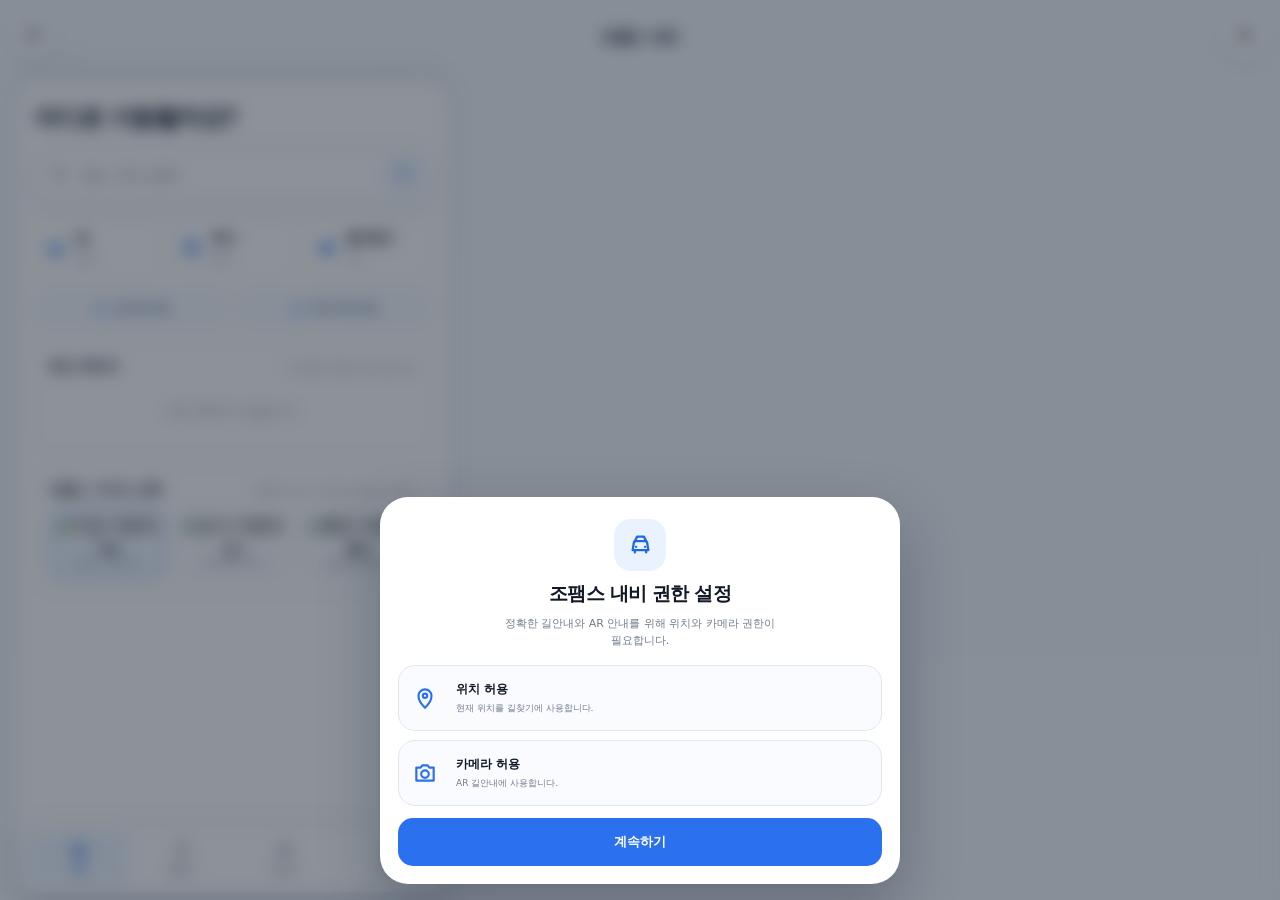
==== commit 3679aa06: "Add files via upload" ====
--- a/index.html
+++ b/index.html
@@ -1,152 +1,463 @@
-<!DOCTYPE html>
-<html lang="ko"><head><meta charset="UTF-8"><meta name="viewport" content="width=device-width,initial-scale=1,viewport-fit=cover"><meta name="theme-color" content="#06142b"><meta name="apple-mobile-web-app-capable" content="yes"><meta name="apple-mobile-web-app-status-bar-style" content="black-translucent"><link rel="manifest" href="manifest.webmanifest"><link rel="apple-touch-icon" href="assets/img/icon-192.png"><link rel="icon" href="assets/img/icon-192.png"><title>조팸스 GO | 공공구매 AR 어드벤처</title><link rel="stylesheet" href="assets/style.css"><link rel="stylesheet" href="assets/design-system-v18.css"><link rel="stylesheet" href="assets/design-system-v19.css"><style>
-/* v47: 앱 실행(첫 로드) 스플래시 화면. main 콘텐츠나 CSS/JS가 아직 준비되기 전에도
-   즉시 보이도록 head 안에 인라인 style로 넣는다. */
-#appSplash{position:fixed;inset:0;z-index:999998;background:#050b1c url('assets/img/splash.jpg') center/cover no-repeat;transition:opacity .45s ease;}
-#appSplash.hide{opacity:0;pointer-events:none;}
-</style><meta property="og:image" content="https://jofams.pages.dev/assets/img/share-preview-kakao-v2.png">
-<meta property="og:image:secure_url" content="https://jofams.pages.dev/assets/img/share-preview-kakao-v2.png">
-<meta name="twitter:image" content="https://jofams.pages.dev/assets/img/share-preview-kakao-v2.png">
-<meta property="og:image:type" content="image/png">
-<meta name="twitter:card" content="summary_large_image">
-<meta property="og:title" content="조팸스 GO | 공공구매 AR 어드벤처">
-<meta property="og:description" content="현실 공간을 탐험하며 찾고, 수집하고, 공공구매를 배우는 AR 어드벤처">
-<meta property="og:url" content="https://jofams.pages.dev/">
-<meta property="og:image:width" content="1200">
-<meta property="og:image:height" content="630">
-<meta property="og:image:alt" content="조팸스 GO 공공구매 AR 어드벤처">
-<script src="assets/auth.js"></script></head>
-<body class="app-body"><div id="appSplash"></div><main class="app-shell hub-shell">
-<header class="hero-panel"><div class="top-utility"><div class="brand-line"><span class="brand-mark" data-ui-icon="spark"></span><span>KOMSCO PLAY LAB</span></div><button id="bgmToggle" class="bgm-toggle" aria-label="배경음악 켜기/끄기" aria-pressed="false">
-  <svg class="speaker-system-icon" viewBox="0 0 44 44" aria-hidden="true" focusable="false">
-    <g class="speaker-waves left-waves" fill="none" stroke="currentColor" stroke-linecap="round">
-      <path d="M8.5 16.5c-2.6 3.1-2.6 7.9 0 11"/>
-      <path d="M12 19c-1.4 1.8-1.4 4.2 0 6"/>
-    </g>
-    <g class="speaker-waves right-waves" fill="none" stroke="currentColor" stroke-linecap="round">
-      <path d="M35.5 16.5c2.6 3.1 2.6 7.9 0 11"/>
-      <path d="M32 19c1.4 1.8 1.4 4.2 0 6"/>
-    </g>
-    <rect class="speaker-box" x="15.2" y="9.5" width="13.6" height="25" rx="2.8"/>
-    <circle class="speaker-cone speaker-cone-top" cx="22" cy="16" r="3.3"/>
-    <circle class="speaker-core" cx="22" cy="16" r="1.1"/>
-    <circle class="speaker-cone speaker-cone-bottom" cx="22" cy="27.6" r="5.1"/>
-    <circle class="speaker-core" cx="22" cy="27.6" r="1.7"/>
-  </svg>
-</button><a class="profile-mini" href="profile.html"><img id="miniAvatar" data-player-avatar src="assets/img/daim.png" alt="다임"><span><small>PLAYER</small><b id="miniName">원정대원</b></span><i>›</i></a></div><audio id="homeBgm" src="assets/audio/bgm-home.mp3" loop preload="none"></audio><div class="hero-copy"><div><div class="eyebrow">LOCATION × AR × LEARNING</div><h1 class="go-logo">조팸스 <em>GO</em></h1><p class="hero-sub">현실 공간을 탐험하며 배우는 <b>공공구매 AR 어드벤처</b></p></div><div class="hero-orb"><img data-player-avatar src="assets/img/daim.png" alt="다임"><span class="scan-ring r1"></span><span class="scan-ring r2"></span></div></div><div class="privacy-pill"><span data-ui-icon="lock"></span> 카메라 영상·실시간 위치는 서버에 저장하지 않아요</div></header>
-<section class="mission-card premium-card"><div class="section-head"><div><span class="section-kicker">TODAY'S EXPEDITION</span><h2>오늘의 탐험</h2></div><div class="level-chip">LV. <span id="playerLevel">1</span></div></div><div class="mission-progress"><div class="progress-ring" id="progressRing"><span id="progressNum">0<small>/12</small></span></div><div class="mission-copy"><strong id="missionTitle">첫 번째 아이템을 찾아보세요</strong><p id="missionDesc">가까운 체크포인트까지 이동하면 AR 탐색이 시작됩니다.</p><div class="xp-row"><span>EXP</span><div class="xp-track"><i id="xpFill"></i></div><b id="xpText">0 XP</b></div></div></div><a class="primary-cta" href="ar.html"><span class="cta-icon" data-ui-icon="explore"></span><span><b>AR 탐험 시작</b><small id="startHint">주변 아이템 탐색하기</small></span><span class="cta-arrow">→</span></a></section>
-<section class="today-pulse" aria-label="오늘의 플레이 요약"><span class="pulse-icon" data-ui-icon="target"></span><span><b id="pulseTitle">다음 제도를 찾아 원정을 이어가세요</b><small id="pulseMeta">탐험 · 학습 · 성장 보상이 연결됩니다</small></span><strong id="pulseReward">+100 XP</strong></section>
-<section class="viral-strip premium-card compact"><div><span class="section-kicker">PLAY TOGETHER</span><h2>같이 하면 더 재미있어요</h2><p>친구를 초대하거나 우리 본부의 현재 성적을 공유해 보세요.</p></div><div class="viral-actions"><button id="homeInviteBtn"><span data-ui-icon="friend"></span>친구 초대</button><a href="battle.html"><span data-ui-icon="battle"></span>본부 대항전</a></div></section><section class="home-group premium-card" id="progressGroup">
-  <div class="home-group-head"><div><span class="section-kicker">PROGRESS HUB</span><h2>성장 · 보상</h2></div><button class="home-group-toggle" type="button" aria-expanded="true">접기</button></div>
-  <div class="home-group-body">
-    <section class="season-card home-nested"><div class="season-head"><div><span class="section-kicker gold-text">SEASON 01 · PUBLIC QUEST</span><h2>공공구매 마스터 패스</h2><small>플레이할수록 시즌 보상이 열립니다</small></div><a href="season.html">전체 보기 ›</a></div><div class="season-track"><i id="seasonFill"></i><span id="seasonMarker"></span></div><div class="season-meta"><b id="seasonXp">0 XP</b><span id="seasonNext">다음 보상까지 300 XP</span></div><a class="reward-ready" id="seasonReward" href="season.html"><span class="icon-orb" data-ui-icon="chest"></span><div><b>받을 수 있는 시즌 보상</b><small id="rewardCount">0개 대기 중</small></div><i>→</i></a></section>
-    <section class="daily-card compact home-nested"><div class="section-head mini"><div><span class="section-kicker">DAILY OPS</span><h2>오늘의 미션</h2></div><div class="daily-badge"><span id="dailyDone">0</span>/3</div></div><div class="daily-list" id="dailyList"></div><div class="reward-duo"><button class="daily-reward" id="dailyReward" disabled><span class="icon-orb" data-ui-icon="calendar"></span><b>올 클리어 +200 XP</b><small>3개 완료</small></button><button class="daily-reward chest" id="dailyChest" disabled><span class="icon-orb" data-ui-icon="chest"></span><b>보급상자</b><small>2개 완료</small></button></div></section>
-    <section class="compact home-nested" id="weeklyPreview"><div class="v14-section-head"><div><span class="section-kicker">WEEKLY EXPEDITION</span><h2>이번 주 원정</h2></div><a href="expedition.html">전체보기 ›</a></div><div class="weekly-summary-line" id="weeklySummary"><span class="icon-orb" data-ui-icon="target"></span><span>주간 퀘스트 <b id="weeklyDoneCount">0</b>/3 진행 중</span></div></section>
-  </div>
-</section>
-<section class="home-group premium-card" id="playGroup">
- <div class="home-group-head"><div><span class="section-kicker">PLAY MENU</span><h2>탐험 · 경쟁</h2></div><button class="home-group-toggle" type="button" aria-expanded="true">접기</button></div>
- <div class="home-group-body"><section class="quick-grid"><a class="quick-card" href="collection.html"><span class="qicon violet" data-ui-icon="collection"></span><b>컬렉션</b><small><span id="collectionCount">0</span>/12 발견</small></a><a class="quick-card featured" href="checkpoints.html"><span class="qicon cyan" data-ui-icon="map"></span><b>라이브 맵</b><small>주변 신호 탐색</small></a><a class="quick-card" href="chat.html"><span class="qicon violet" data-ui-icon="ai"></span><b>AI 도우미</b><small>캐릭터에게 물어보기</small></a><a class="quick-card" href="ranking.html"><span class="qicon gold" data-ui-icon="ranking"></span><b>랭킹</b><small>내 순위 확인</small></a><a class="quick-card" href="achievements.html"><span class="qicon violet" data-ui-icon="trophy"></span><b>업적</b><small><span id="badgeCount">0</span>/7 배지</small></a><a class="quick-card" href="battle.html"><span class="qicon cyan" data-ui-icon="battle"></span><b>본부 대항전</b><small>주간 팀 경쟁</small></a><a class="quick-card" href="expedition.html"><span class="qicon cyan" data-ui-icon="growth"></span><b>원정본부</b><small>성장·퀘스트·보상</small></a><a class="quick-card" href="profile.html"><span class="qicon gold" data-ui-icon="settings"></span><b>프로필·설정</b><small>캐릭터·설정</small></a></section></div>
-</section>
-<section class="home-group premium-card collapsed" id="crewGroup">
- <div class="home-group-head"><div><span class="section-kicker">EXPEDITION CREW</span><h2>조팸스 원정대</h2></div><button class="home-group-toggle" type="button" aria-expanded="false">펼치기</button></div>
- <div class="home-group-body"><section class="character-strip compact home-nested"><div class="crew-row"><div class="crew" data-crew-avatar="hoonmin"><img src="assets/img/hoonmin.png" alt="훈민"><span><b>훈민</b><small>퀴즈 XP +20%</small></span></div><div class="crew active" data-crew-avatar="daim"><img src="assets/img/daim.png" alt="다임"><span><b>다임</b><small>실드 실패 1회 무효</small></span></div><div class="crew" data-crew-avatar="sunsik"><img src="assets/img/sunsik.png" alt="순식"><span><b>순식</b><small>포획 판정 +20%</small></span></div></div></section></div>
-</section>
-<section class="install-card premium-card compact" id="installCard" hidden><div><span class="section-kicker">INSTALL JOPAMS GO</span><h2>홈 화면에서 앱처럼 실행</h2><p>전체 화면으로 더 빠르게 조팸스 GO를 시작할 수 있어요.</p></div><button id="installBtn">앱 설치</button><button class="install-close" id="installClose" aria-label="닫기">×</button></section><footer class="app-footer">조팸스 GO · 공공구매 12대 제도 AR 체험</footer></main>
-<nav class="bottom-nav"><a class="active" href="index.html"><span>⌂</span><b>홈</b></a><a href="ar.html"><span>◎</span><b>탐험</b></a><a href="checkpoints.html"><span>⌖</span><b>지도</b></a><a href="collection.html"><span>◇</span><b>컬렉션</b></a><a href="ranking.html"><span>♛</span><b>랭킹</b></a></nav>
-<div class="onboard" id="onboard" aria-hidden="true"><div class="onboard-card"><button id="skipOnboard" class="onboard-skip">건너뛰기</button><div class="onboard-pages" id="onboardPages"><article class="onboard-page active"><div class="onboard-art"><img src="assets/img/daim.png" alt=""></div><span>WELCOME TO JOPAMS GO</span><h2>현실이 게임 맵이 됩니다</h2><p>걸어서 체크포인트를 찾고 AR 속 캐릭터와 공공구매 아이템을 발견하세요.</p></article><article class="onboard-page"><div class="onboard-icons"><i data-ui-icon="location"></i><i data-ui-icon="camera"></i><i data-ui-icon="compass"></i></div><span>PRIVACY BY DESIGN</span><h2>필요한 순간에만 센서를 사용해요</h2><p>카메라 영상과 실시간 위치·방향값은 서버에 저장하지 않습니다.</p></article><article class="onboard-page"><div class="onboard-icons"><i data-ui-icon="target"></i><i data-ui-icon="book"></i><i data-ui-icon="trophy"></i></div><span>PLAY · LEARN · GROW</span><h2>수집할수록 실력이 쌓입니다</h2><p>미니게임, 10초 학습, 시즌 보상과 랭킹으로 반복 플레이를 즐기세요.</p></article></div><div class="onboard-dots"><i class="active"></i><i></i><i></i></div><button class="sheet-primary" id="onboardNext">다음</button></div></div>
-<script src="assets/state.js"></script><script src="assets/ui.js?v=87"></script><script src="assets/app.js"></script><script src="assets/liveops.js"></script><script>
-function renderHome(){syncAvatarUI();const done=getProgress(),count=done.length,xp=totalXP(),level=playerLevel(),levelXp=xp%300,p=getProfile(),v4=getV4();miniName.textContent=p.name;miniAvatar.src=avatarPath(p.avatar);progressNum.innerHTML=count+'<small>/12</small>';progressRing.style.setProperty('--p',(count/12*360)+'deg');collectionCount.textContent=count;document.getElementById('playerLevel').textContent=level;xpFill.style.width=(levelXp/300*100)+'%';xpText.textContent=fmtNum(levelXp)+' / '+fmtNum(300)+' XP';renderDaily();const st=seasonState(),max=SEASON_TIERS.at(-1).xp;seasonFill.style.width=Math.min(100,st.xp/max*100)+'%';seasonMarker.style.left=Math.min(100,st.xp/max*100)+'%';seasonXp.textContent=st.xp.toLocaleString()+' XP';const next=st.tiers.find(t=>!t.unlocked);seasonNext.textContent=next?'다음 보상까지 '+fmtNum(Math.max(0,next.xp-st.xp))+' XP':'SEASON MAX';rewardCount.textContent=availableSeasonRewards()+'개 대기 중';seasonReward.classList.toggle('hot',availableSeasonRewards()>0);pulseTitle.textContent=count>=12?'MASTER MODE가 열렸습니다':'다음 목표 · '+getEpisode(nextEpisodeId()).item;pulseMeta.textContent=count>=12?'실전 사례형 문제로 공공구매 마스터에 도전하세요':'AR 발견 → 미니게임 → 10초 지식 → 성장';pulseReward.textContent=count>=12?'MASTER':'+'+fmtNum(100)+' XP';if(count>=12){missionTitle.textContent='원정 완료! 컬렉션을 확인하세요';missionDesc.textContent='12개 공공구매 아이템을 모두 발견했습니다.';startHint.textContent='다시 탐험하기'}else{const ep=getEpisode(nextEpisodeId());missionTitle.textContent=ep.item+'을 찾아보세요';missionDesc.textContent='주변 체크포인트를 탐색해 아이템을 발견하세요.';startHint.textContent='다음 목표 · '+ep.item};renderWeeklyPreview()}
-
-function renderWeeklyPreview(){const q=JopamsLive.quests('weekly');const done=q.filter(x=>x.complete).length;weeklyDoneCount.textContent=done}
-function renderDaily(){const missions=JopamsLive.quests('daily'),done=missions.filter(m=>m.complete).length;dailyDone.textContent=done;dailyList.innerHTML=missions.map(m=>`<div class="daily-item ${m.complete?'done':''}"><span class="daily-icon">${uiIcon(m.icon)}</span><span><b>${m.title}</b><small>${m.desc}</small></span><em>${fmtNum(m.now)}/${fmtNum(m.goal)}</em></div>`).join('');dailyReward.disabled=!JopamsLive.dailyMasterReady();if(JopamsLive.dailyMasterClaimed()){dailyReward.classList.add('claimed');dailyReward.innerHTML='<span class="icon-orb">'+uiIcon('trophy')+'</span><b>올 클리어 완료</b><small>내일 다시 도전</small>'}else{dailyReward.classList.remove('claimed')}dailyChest.disabled=!JopamsLive.chestReady('daily');const lv=JopamsLive.load();if(lv.lastDailyChest===todayKey()){dailyChest.classList.add('claimed');dailyChest.innerHTML='<span class="icon-orb">'+uiIcon('chest')+'</span><b>상자 획득 완료</b><small>내일 다시 오픈</small>'}else{dailyChest.classList.remove('claimed')}}
-dailyReward.onclick=()=>{const r=JopamsLive.claimDailyMaster();if(r){playChime('collect');showToast('올 클리어! <b>+'+fmtNum(r.xp)+' XP</b>',{variant:'near'});renderHome()}};dailyChest.onclick=()=>{const item=JopamsLive.openChest('daily');if(item){playSfx('chest');JopamsLive.impactHaptic(item.type==='shard'?'rare':'capture');JopamsLive.cameraShake(item.type==='shard'?'strong':'soft');showToast('보급상자: <b>'+item.name+'</b>',{variant:'near'});renderHome()}};
-checkAchievements(false);badgeCount.textContent=earnedAchievements().filter(x=>x.earned).length;renderHome();window.addEventListener('pageshow',renderHome);document.addEventListener('visibilitychange',()=>{if(!document.hidden)renderHome()});
-const ob=onboard,prefs=getV4();if(!prefs.onboarded){ob.classList.add('show');ob.setAttribute('aria-hidden','false')}let step=0;const pages=[...document.querySelectorAll('.onboard-page')],dots=[...document.querySelectorAll('.onboard-dots i')];function setStep(n){step=n;pages.forEach((x,i)=>x.classList.toggle('active',i===step));dots.forEach((x,i)=>x.classList.toggle('active',i===step));onboardNext.textContent=step===2?'탐험 시작':'다음'}onboardNext.onclick=()=>{if(step<2)setStep(step+1);else{markOnboarded();ob.classList.remove('show')}};skipOnboard.onclick=()=>{markOnboarded();ob.classList.remove('show')};
-registerPWA();let deferredInstall=null;const installCard=document.getElementById('installCard'),installBtn=document.getElementById('installBtn'),installClose=document.getElementById('installClose');window.addEventListener('beforeinstallprompt',e=>{e.preventDefault();deferredInstall=e;if(!getV4().installDismissed&&!installState().standalone)installCard.hidden=false});installBtn.onclick=async()=>{if(!deferredInstall)return;playSfx('tap');deferredInstall.prompt();await deferredInstall.userChoice;installCard.hidden=true;deferredInstall=null};installClose.onclick=()=>{const v=getV4();v.installDismissed=true;saveV4(v);installCard.hidden=true};
-
-(function(){
-  const KEY='jopams_welcome_xp_v87';
-  if(!localStorage.getItem(KEY) && typeof totalXP==='function' && totalXP()===0){
-    awardXP(80,'웰컴 보너스');
-    localStorage.setItem(KEY,'1');
-    setTimeout(()=>{renderHome();showToast('<b>웰컴 +80 XP!</b><br>첫 탐험을 시작할 준비가 됐어요',{variant:'near'});},180);
-  }
-  document.querySelectorAll('.home-group-toggle').forEach(btn=>btn.onclick=()=>{
-    const group=btn.closest('.home-group'),collapsed=group.classList.toggle('collapsed');
-    btn.textContent=collapsed?'펼치기':'접기';btn.setAttribute('aria-expanded',String(!collapsed));
-  });
-  const invite=document.getElementById('homeInviteBtn');
-  if(invite) invite.onclick=async()=>{const ok=await JopamsLive.inviteFriend();showToast(ok?'친구 초대 링크를 준비했습니다':'공유 기능을 사용할 수 없습니다',{variant:ok?'near':'error'})};
-})();
-
-// v47: 스플래시를 최소 노출 시간(700ms) 확보 후, 페이지 로드가 끝나면 자연스럽게 사라지게 한다.
-(function(){
-  const splash = document.getElementById('appSplash');
-  if(!splash) return;
-  const minShown = new Promise(r => setTimeout(r, 700));
-  const pageReady = document.readyState === 'complete'
-    ? Promise.resolve()
-    : new Promise(r => window.addEventListener('load', r, { once:true }));
-  Promise.all([minShown, pageReady]).then(() => {
-    splash.classList.add('hide');
-    setTimeout(() => splash.remove(), 500);
-  });
-})();
-// v49: 홈 화면 전용 배경음악. 기본은 꺼짐이며, 사용자가 직접 켜야만 재생된다.
-// 켜짐 상태는 이 기기에 저장해 다음 방문 때도 유지하되, 자동재생 정책 때문에
-// 실제 재생은 항상 사용자의 탭(클릭) 안에서만 시작한다.
-(function(){
-  const bgm = document.getElementById('homeBgm');
-  const btn = document.getElementById('bgmToggle');
-  if(!bgm || !btn) return;
-  bgm.volume = 0.16;
-  const KEY = 'jopams-bgm-on';
-  let wanted = localStorage.getItem(KEY) === '1';
-
-  function setUI(playing){
-    btn.classList.toggle('on', playing);
-    btn.setAttribute('aria-pressed', playing ? 'true' : 'false');
-  }
-
-  btn.onclick = () => {
-    wanted = !wanted;
-    localStorage.setItem(KEY, wanted ? '1' : '0');
-    if(wanted){
-      bgm.currentTime = bgm.currentTime || 0;
-      bgm.volume = 0.03;
-      bgm.play().then(() => {
-        setUI(true);
-        const target = 0.16;
-        const timer = setInterval(() => {
-          bgm.volume = Math.min(target, bgm.volume + 0.015);
-          if(bgm.volume >= target) clearInterval(timer);
-        }, 80);
-      }).catch(() => setUI(false));
-    } else {
-      bgm.pause();
-      setUI(false);
-    }
-  };
-
-  // 이전에 켜둔 적이 있다면 버튼 표시만 미리 켜진 상태로 두되, 실제 재생은
-  // 사용자가 이 화면에서 아무 곳이나 한 번 탭했을 때 자동으로 이어서 시작한다
-  // (브라우저 자동재생 정책 때문에 페이지 로드만으로는 재생할 수 없음).
-  if(wanted){
-    setUI(true);
-    const resumeOnFirstTap = () => {
-      if(wanted && bgm.paused){
-        bgm.play().catch(() => {});
-      }
-      document.removeEventListener('pointerdown', resumeOnFirstTap);
-    };
-    document.addEventListener('pointerdown', resumeOnFirstTap, { once:true });
-  }
-
-  // 다른 페이지로 이동하면(정적 다중 페이지 구조라 오디오가 이어지지 않음)
-  // 자연스럽게 멈추도록 별도 처리는 하지 않는다 — 페이지 전환 시 브라우저가
-  // 알아서 문서를 새로 로드하며 재생도 함께 종료된다.
-})();
-</script><script>
-(function(){function s(){const a=document.getElementById('homeBgm')||document.querySelector('audio');if(!a)return;try{a.loop=true;a.volume=.16;const p=a.play();if(p&&p.catch)p.catch(()=>{});}catch(e){}}if(document.readyState==='loading')document.addEventListener('DOMContentLoaded',s,{once:true});else s();window.addEventListener('pageshow',s);})();
-</script></body></html>+<!doctype html>
+<html lang="ko">
+<head>
+  <meta charset="UTF-8" />
+  <meta name="viewport" content="width=device-width,initial-scale=1,viewport-fit=cover,user-scalable=no" />
+  <meta name="theme-color" content="#ffffff" />
+  <meta name="description" content="다임·순식·훈민과 함께하는 조팸스 내비" />
+  <title>조팸스 내비</title>
+  <link rel="manifest" href="/manifest.webmanifest" />
+  <link rel="stylesheet" href="https://unpkg.com/maplibre-gl@6.6.0/dist/maplibre-gl.css" onerror="this.onerror=null;this.href='https://cdn.jsdelivr.net/npm/maplibre-gl@6.6.0/dist/maplibre-gl.css'" />
+  <link rel="stylesheet" href="/styles.css?v=7.5.7.2" />
+</head>
+<body>
+  <main id="app">
+    <div id="map" aria-label="내비게이션 지도"></div>
+
+    <!-- HOME -->
+    <section id="homeView" class="screen home-view">
+      <header class="home-header">
+        <button id="menuBtn" class="circle-btn" aria-label="메뉴"><span data-icon="menu"></span></button>
+        <b>조팸스 내비</b>
+        <button id="myBtn" class="circle-btn" aria-label="마이페이지"><span data-icon="user"></span></button>
+      </header>
+
+      <div class="home-sheet">
+        <h1>어디로 이동할까요?</h1>
+        <div class="search-box">
+          <span class="search-icon" data-icon="search"></span>
+          <input id="destinationInput" autocomplete="off" placeholder="장소, 주소 검색" />
+          <button id="searchBtn" aria-label="검색"><span data-icon="arrow-right"></span></button>
+        </div>
+        <div id="searchResults" class="search-results hidden"></div>
+
+        <div class="shortcut-row">
+          <button id="homeShortcut"><span data-icon="home"></span><b>집</b><small id="homeLabel">등록</small></button>
+          <button id="workShortcut"><span data-icon="office"></span><b>회사</b><small id="workLabel">등록</small></button>
+          <button id="favoriteShortcut"><span data-icon="star"></span><b>즐겨찾기</b><small id="favoriteLabel">0곳</small></button>
+        </div>
+        <div class="saved-place-manage-row" aria-label="집 회사 위치 관리">
+          <button id="homeManageBtn" type="button"><span data-icon="settings"></span><b>집 위치 관리</b></button>
+          <button id="workManageBtn" type="button"><span data-icon="settings"></span><b>회사 위치 관리</b></button>
+        </div>
+
+        <section class="home-block">
+          <div class="block-title"><b>최근 목적지</b><span>내 계정에 저장된 최근 방문 장소</span></div>
+          <div id="recentDestinationList" class="recent-destination-list"><div class="recent-empty">최근 목적지가 없습니다.</div></div>
+        </section>
+
+        <section class="home-block guide-block">
+          <div class="block-title"><b>조팸스 가이드 선택</b><span>선택한 가이드가 차량으로 길을 안내해요</span></div>
+          <div class="guide-grid">
+            <button class="guide-card active" data-character="daim"><img src="/assets/daim_car.png" alt="다임 자동차"><span><b>다임</b><small>정확하고 차분하게</small></span></button>
+            <button class="guide-card" data-character="sunsik"><img src="/assets/sunsik_car.png" alt="순식 자동차"><span><b>순식</b><small>교통 흐름을 빠르게</small></span></button>
+            <button class="guide-card" data-character="hunmin"><img src="/assets/hunmin_car.png" alt="훈민 자동차"><span><b>훈민</b><small>재탐색을 명확하게</small></span></button>
+          </div>
+        </section>
+      </div>
+    </section>
+
+    <!-- ROUTE SELECTION -->
+    <section id="routeView" class="screen route-view hidden">
+      <header class="route-header">
+        <button id="routeBackBtn" class="circle-btn"><span data-icon="back"></span></button>
+        <div><b>경로 선택</b><small id="routeDestinationName">목적지</small></div>
+        <button id="routeFavoriteBtn" class="circle-btn"><span data-icon="star-outline"></span></button>
+      </header>
+      <div class="route-sheet">
+        <div class="route-addresses">
+          <button id="routeOriginBtn" class="route-address-row" type="button"><span class="point start"></span><small>출발</small><b id="routeAddressOrigin">내 위치</b><i data-icon="chevron"></i></button>
+          <div><span class="point end"></span><small>도착</small><b id="routeAddressDest">목적지</b></div>
+        </div>
+        <div id="routePlanEta" class="route-plan-eta">출발지를 선택하면 예상 도착시간을 안내합니다.</div>
+        <div id="routeCards" class="route-cards"></div>
+        <button id="startBtn" class="primary-btn">안내 시작</button>
+        <div id="autoStartHint" class="auto-start-hint">3초 후 자동으로 안내를 시작합니다.</div>
+      </div>
+    </section>
+
+    <!-- DRIVE / TMAP-LIKE CORE -->
+    <section id="driveView" class="screen drive-view hidden">
+      <video id="driveArCamera" class="drive-ar-camera" autoplay playsinline muted aria-hidden="true"></video>
+      <div id="driveArCharacter" class="drive-ar-character" aria-hidden="true"><img id="driveArCharacterImg" src="/assets/daim_car_rear.png" alt=""></div>
+      <div class="maneuver-stack">
+        <div class="maneuver-main">
+          <div id="maneuverIcon" class="maneuver-svg"></div>
+          <div><b id="maneuverDistance">--m</b><span id="maneuverRoad">경로 안내</span></div>
+        </div>
+        <div id="nextManeuver" class="maneuver-next hidden"><span id="nextManeuverIcon"></span><b id="nextManeuverDistance">--m</b><small id="nextManeuverText">다음 안내</small></div>
+      </div>
+
+      <button id="driveVoiceBtn" class="floating-voice" aria-label="음성안내"><span data-icon="mic"></span></button>
+      <button id="arOpenBtn" class="floating-ar" aria-label="AR 안내">AR</button>
+
+      <div id="safetyAlert" class="safety-alert hidden" role="status" aria-live="polite">
+        <div id="safetyAlertIcon" class="safety-alert-icon"></div>
+        <div class="safety-alert-copy"><b id="safetyAlertTitle">안전운전</b><span id="safetyAlertText">전방 안전시설을 확인하세요.</span></div>
+        <strong id="safetyAlertDistance">--m</strong>
+      </div>
+
+      <div id="vmsBanner" class="vms-banner hidden" role="status" aria-live="polite"><span>전광판</span><b id="vmsText">전방 교통정보를 확인하세요.</b></div>
+
+      <div id="trafficStatus" class="traffic-status traffic-unknown" role="status" aria-live="polite">
+        <span class="traffic-dot"></span>
+        <div><b id="trafficStatusLabel">교통정보 확인 중</b><small id="trafficStatusDetail">현재 도로 소통정보를 불러오고 있습니다.</small></div>
+      </div>
+
+      <div id="speedPanel" class="speed-panel hidden">
+        <div class="speed-limit"><small>제한</small><b id="speedLimit">--</b></div>
+        <strong id="currentSpeed">0</strong><span>km/h</span>
+      </div>
+
+      <aside id="trafficRouteRail" class="traffic-route-rail" aria-label="전방 도로 교통정보">
+        <small>교통</small>
+        <div id="trafficRouteSegments" class="traffic-route-segments"><i class="unknown"></i></div>
+        <span class="traffic-route-current" aria-hidden="true"></span>
+      </aside>
+
+      <div class="drive-side-actions" aria-label="주행 중 빠른 기능">
+        <button id="routeInfoBtn" type="button" aria-label="경로정보"><span data-icon="routes"></span><b>경로</b></button>
+        <button id="driveSearchBtn" type="button" aria-label="목적지 검색"><span data-icon="search"></span><b>검색</b></button>
+      </div>
+
+      <div id="driveMapControls" class="drive-map-controls hidden" aria-label="지도 설정">
+        <button id="map3dBtn" type="button">3D</button>
+        <button id="mapZoomInBtn" type="button" aria-label="지도 확대">+</button>
+        <button id="mapZoomOutBtn" type="button" aria-label="지도 축소">−</button>
+      </div>
+
+      <div id="overspeedFlash" class="overspeed-flash" aria-live="assertive" aria-hidden="true"><div><b>과속 주의</b><span id="overspeedMessage">제한속도를 확인하세요</span></div></div>
+
+      <div class="drive-bottom-card">
+        <button id="driveRefreshBtn" class="drive-bottom-icon" aria-label="재탐색"><span data-icon="refresh"></span></button>
+        <div class="drive-bottom-summary">
+          <div id="driveBottomNormal" class="drive-bottom-normal">
+            <small id="currentRoadLabel">일반도로</small>
+            <div><b id="remainingTime">--분</b><b id="remainingDistance">--km</b></div>
+            <span id="arrivalTime">도착 --:--</span>
+          </div>
+          <div id="driveBottomDestination" class="drive-bottom-destination hidden" aria-live="polite">
+            <small>목적지</small>
+            <b id="driveDestinationName">목적지</b>
+            <span id="driveDestinationEta">예상 도착 --:--</span>
+          </div>
+        </div>
+        <button id="driveMenuBtn" class="drive-bottom-icon" aria-label="주행 메뉴"><span data-icon="menu"></span></button>
+      </div>
+    </section>
+
+    <!-- SIMPLE DRIVE MENU -->
+    <div id="driveMenu" class="bottom-modal hidden">
+      <div class="bottom-modal-backdrop"></div>
+      <section class="bottom-modal-sheet">
+        <div class="modal-handle"></div>
+        <div class="guide-volume-row">
+          <div><b>길안내 볼륨</b><small id="volumeValue">80%</small></div>
+          <input id="guideVolume" type="range" min="0" max="100" value="80" />
+        </div>
+        <div class="traffic-legend" aria-label="교통정보 기준">
+          <b>교통정보</b>
+          <div><span class="smooth"></span><strong>원활</strong><small>40km/h 이상</small></div>
+          <div><span class="slow"></span><strong>서행</strong><small>20~40km/h 미만</small></div>
+          <div><span class="delayed"></span><strong>지체·혼잡</strong><small>교통량 증가·가다 서기</small></div>
+          <div><span class="severe"></span><strong>정체</strong><small>20km/h 미만</small></div>
+        </div>
+        <div class="drive-menu-actions">
+          <button id="otherRouteBtn"><span data-icon="routes"></span><b>다른경로</b></button>
+          <button id="driveSettingBtn"><span data-icon="settings"></span><b>주행설정</b></button>
+          <button id="shareBtn"><span data-icon="share"></span><b>도착공유</b></button>
+          <button id="driveArBtn"><span class="ar-letter">AR</span><b>AR 안내</b></button>
+        </div>
+        <button id="endNavBtn" class="end-nav-btn">안내종료</button>
+      </section>
+    </div>
+
+
+    <!-- HAMBURGER / DRIVING MENU -->
+    <div id="hamburgerMenuModal" class="modal hidden hamburger-menu-modal">
+      <section class="hamburger-sheet">
+        <header class="hamburger-header"><div><span data-icon="menu"></span><b>메인 메뉴</b><small>주행에 대한 것</small></div><button id="hamburgerCloseBtn" class="circle-btn" aria-label="닫기"><span data-icon="close"></span></button></header>
+        <div class="hamburger-menu-list">
+          <div class="menu-section-label">목적지 관리</div>
+          <button id="hambPlaceManageBtn"><span data-icon="location"></span><b>집·회사 위치 관리</b><i data-icon="chevron"></i></button>
+          <button id="hambRecentBtn"><span data-icon="list"></span><b>최근 목적지 전체보기</b><i data-icon="chevron"></i></button>
+          <div class="menu-section-label">경로 옵션</div>
+          <button id="hambWaypointBtn"><span data-icon="routes"></span><b>경유지 코스 저장함</b><i data-icon="chevron"></i></button>
+          <button id="hambTrafficBtn"><span data-icon="routes"></span><b>실시간 교통정보 상세</b><i data-icon="chevron"></i></button>
+          <button id="hambRoutePriorityBtn"><span data-icon="sliders"></span><b>경로 우선순위 설정</b><i data-icon="chevron"></i></button>
+          <div class="menu-section-label">안전 · 지원</div>
+          <button id="hambCameraSettingsBtn"><span data-icon="camera"></span><b>단속 카메라 알림 설정</b><i data-icon="chevron"></i></button>
+          <button id="hambSupportBtn"><span data-icon="edit"></span><b>1:1 문의</b><i data-icon="chevron"></i></button>
+        </div>
+      </section>
+    </div>
+
+
+    <!-- ROUTE PRIORITY SETTINGS -->
+    <div id="routePriorityModal" class="modal hidden setting-choice-modal">
+      <section class="setting-choice-sheet">
+        <header><div><b>경로 우선순위 설정</b><small id="routePreferenceSummary">현재: 추천</small></div><button id="routePriorityClose" class="circle-btn"><span data-icon="close"></span></button></header>
+        <p>선택한 기준을 다음 길찾기와 경로 이탈 재탐색의 기본값으로 사용합니다.</p>
+        <div class="choice-cards route-pref-cards">
+          <button data-route-pref="recommend"><b>추천</b><small>시간·거리·통행료를 종합한 기본 경로</small></button>
+          <button data-route-pref="fast"><b>빠른길</b><small>예상 소요시간을 우선하는 경로</small></button>
+          <button data-route-pref="free"><b>무료도로</b><small>통행료가 없는 경로를 우선</small></button>
+        </div>
+      </section>
+    </div>
+
+    <!-- CAMERA ALERT SETTINGS -->
+    <div id="cameraAlertModal" class="modal hidden setting-choice-modal">
+      <section class="setting-choice-sheet">
+        <header><div><b>단속 카메라 알림 설정</b><small id="cameraAlertSummary">과속 ON · 신호위반 ON</small></div><button id="cameraAlertClose" class="circle-btn"><span data-icon="close"></span></button></header>
+        <p>OFF로 설정한 카메라는 주행 중 화면·음성 경고에서 제외됩니다.</p>
+        <label class="setting-toggle-row"><span><b>과속 카메라 알림</b><small>속도위반·이동식·일반 단속 안내</small></span><input id="speedCameraAlertToggle" type="checkbox" checked><i></i></label>
+        <label class="setting-toggle-row"><span><b>신호위반 카메라 알림</b><small>신호위반·신호/과속 복합 단속 안내</small></span><input id="signalCameraAlertToggle" type="checkbox" checked><i></i></label>
+      </section>
+    </div>
+
+    <!-- PRIVATE 1:1 INQUIRY -->
+    <div id="inquiryModal" class="modal hidden inquiry-modal">
+      <section class="inquiry-sheet">
+        <header><div><span data-icon="edit"></span><b>1:1 문의</b><small>내가 작성한 문의만 볼 수 있습니다.</small></div><button id="inquiryCloseBtn" class="circle-btn"><span data-icon="close"></span></button></header>
+        <div id="inquiryListWrap">
+          <button id="newInquiryBtn" class="primary-btn inquiry-new"><span data-icon="edit"></span>새 문의 작성</button>
+          <div id="inquiryList" class="inquiry-list"><div class="inquiry-empty">문의 내역을 불러오는 중입니다.</div></div>
+        </div>
+        <div id="inquiryCompose" class="hidden inquiry-compose">
+          <button id="inquiryComposeBack" class="inquiry-back">← 문의 목록</button>
+          <label><b>제목</b><input id="inquiryTitle" maxlength="100" placeholder="문의 제목을 입력해 주세요."></label>
+          <label><b>내용</b><textarea id="inquiryBody" maxlength="3000" rows="9" placeholder="문의 내용을 작성해 주세요."></textarea></label>
+          <p>문의 내용은 로그인한 본인 계정에서만 조회할 수 있습니다.</p>
+          <button id="inquirySubmitBtn" class="primary-btn">문의 등록</button>
+        </div>
+        <div id="inquiryDetail" class="hidden inquiry-detail"></div>
+      </section>
+    </div>
+
+    <!-- MY -->
+    <div id="myModal" class="modal hidden">
+      <section class="my-sheet">
+        <header class="my-header">
+          <button id="myCloseBtn" class="circle-btn"><span data-icon="close"></span></button>
+          <b>마이페이지 / 설정</b>
+          <span></span>
+        </header>
+        <div class="profile-card">
+          <div class="profile-photo"><img id="profilePhoto" src="/assets/daim.png" alt="프로필"></div>
+          <div><b id="profileName">조팸스 드라이버</b><small id="profileEmail">Google 로그인으로 동기화할 수 있어요.</small></div>
+          <button id="googleLoginBtn">Google 로그인</button>
+          <button id="logoutBtn" class="hidden">로그아웃</button>
+        </div>
+        <div class="my-menu-caption"><span data-icon="user"></span><b>마이페이지 (MY)</b><small>나에 대한 것</small></div>
+        <div class="setting-list my-reference-menu">
+          <button id="myFavoritesBtn"><span data-icon="star-outline"></span><span><b>즐겨찾기</b><small id="myFavoriteCount">0곳 저장</small></span><i data-icon="chevron"></i></button>
+          <button id="tripHistoryBtn"><span data-icon="routes"></span><span><b>주행기록</b><small id="tripHistorySummary">최근 주행 내역</small></span><i data-icon="chevron"></i></button>
+          <button id="futureDepartureBtn"><span data-icon="clock"></span><span><b>다른시간 출발</b><small>출발시간별 예상 소요시간</small></span><i data-icon="chevron"></i></button>
+          <button id="voiceGuideSettingBtn" aria-expanded="false"><span data-icon="volume"></span><span><b>음성 가이드 / 캐릭터</b><small id="voiceCharacterLabel">다임 보이스</small></span><i data-icon="chevron"></i></button>
+          <div id="voiceGuidePanel" class="setting-expand hidden">
+            <div class="voice-choice-grid" role="group" aria-label="음성 가이드 선택">
+              <button type="button" data-voice-character="daim"><img src="/assets/daim.png" alt="다임"><span><b>다임</b><small>차분하고 정확하게</small></span></button>
+              <button type="button" data-voice-character="sunsik"><img src="/assets/sunsik.png" alt="순식"><span><b>순식</b><small>저음의 중년 남성 보이스</small></span></button>
+              <button type="button" data-voice-character="hunmin"><img src="/assets/hunmin.png" alt="훈민"><span><b>훈민</b><small>밝은 청년 남성 보이스</small></span></button>
+            </div>
+            <div class="volume-setting"><input id="myGuideVolume" type="range" min="0" max="100" value="80" aria-label="길안내 볼륨"><b id="myVolumeValue">80%</b></div>
+            <button id="voicePreviewBtn" type="button" class="voice-preview-btn"><span data-icon="volume"></span><b>선택 음성 미리듣기</b></button>
+          </div>
+          <div id="characterSettingPanel" class="setting-expand hidden">
+            <div class="character-choice-grid" role="group" aria-label="가이드 캐릭터 선택">
+              <button type="button" data-my-character="daim"><img src="/assets/daim_car.png" alt="다임 자동차"><span><b>다임</b><small>정확하고 차분하게</small></span></button>
+              <button type="button" data-my-character="sunsik"><img src="/assets/sunsik_car.png" alt="순식 자동차"><span><b>순식</b><small>교통 흐름을 빠르게</small></span></button>
+              <button type="button" data-my-character="hunmin"><img src="/assets/hunmin_car.png" alt="훈민 자동차"><span><b>훈민</b><small>재탐색을 명확하게</small></span></button>
+            </div>
+          </div>
+          <button id="noticeBtn"><span data-icon="megaphone"></span><span><b>공지사항</b><small>서비스 업데이트 및 안내</small></span><i data-icon="chevron"></i></button>
+          <button id="appPrivacyBtn"><span data-icon="document"></span><span><b>앱정보 / 개인정보처리방침</b><small>버전·개인정보 처리 안내</small></span><i data-icon="chevron"></i></button>
+          <button id="adminModeBtn" class="hidden admin-mode-entry"><span data-icon="settings"></span><span><b>관리자 모드</b><small>공지·콘텐츠·1:1 문의 관리</small></span><i data-icon="chevron"></i></button>
+        </div>
+      </section>
+    </div>
+
+
+    <!-- ADMIN MODE -->
+    <div id="adminModal" class="modal hidden admin-modal">
+      <section class="admin-sheet">
+        <header><div><span data-icon="settings"></span><b>관리자 모드</b><small id="adminAccountLabel">관리자 계정</small></div><button id="adminCloseBtn" class="circle-btn"><span data-icon="close"></span></button></header>
+        <div class="admin-tabs">
+          <button data-admin-tab="notices" class="active">공지사항</button>
+          <button data-admin-tab="content">앱정보·개인정보</button>
+          <button data-admin-tab="inquiries">1:1 문의</button>
+        </div>
+        <section id="adminNoticesPanel" class="admin-panel">
+          <div class="admin-form"><label><b>공지 제목</b><input id="adminNoticeTitle" maxlength="120" placeholder="공지 제목"></label><label><b>공지 내용</b><textarea id="adminNoticeBody" rows="6" maxlength="5000" placeholder="공지 내용을 입력하세요."></textarea></label><button id="adminNoticeSaveBtn" class="primary-btn">공지 등록</button></div>
+          <div id="adminNoticeList" class="admin-list"></div>
+        </section>
+        <section id="adminContentPanel" class="admin-panel hidden">
+          <label><b>앱정보</b><textarea id="adminAppInfoText" rows="7" maxlength="8000"></textarea></label>
+          <label><b>개인정보처리방침</b><textarea id="adminPrivacyText" rows="12" maxlength="15000"></textarea></label>
+          <button id="adminContentSaveBtn" class="primary-btn">수정 내용 저장</button>
+        </section>
+        <section id="adminInquiriesPanel" class="admin-panel hidden">
+          <div id="adminInquiryList" class="admin-list"></div>
+          <div id="adminInquiryDetail" class="admin-inquiry-detail hidden"></div>
+        </section>
+      </section>
+    </div>
+
+    <!-- FUTURE DEPARTURE PREDICTION -->
+    <div id="futureDepartureModal" class="modal hidden">
+      <section class="simple-sheet future-departure-sheet">
+        <header><b>다른시간 출발</b><button id="futureDepartureClose" class="circle-btn"><span data-icon="close"></span></button></header>
+        <p class="future-intro">출발지와 도착지, 출발 시간을 선택하면 현재 경로시간과 시간대·요일 혼잡도를 반영해 예상 소요시간을 계산합니다.</p>
+        <div class="future-place-grid">
+          <div class="future-place-field">
+            <label for="futureOriginInput">출발지</label>
+            <div class="search-box compact"><span data-icon="search"></span><input id="futureOriginInput" placeholder="출발 장소 또는 주소"><button id="futureOriginSearch" type="button"><span data-icon="arrow-right"></span></button></div>
+            <div id="futureOriginResults" class="search-results future-results hidden"></div>
+          </div>
+          <div class="future-place-field">
+            <label for="futureDestinationInput">도착지</label>
+            <div class="search-box compact"><span data-icon="search"></span><input id="futureDestinationInput" placeholder="도착 장소 또는 주소"><button id="futureDestinationSearch" type="button"><span data-icon="arrow-right"></span></button></div>
+            <div id="futureDestinationResults" class="search-results future-results hidden"></div>
+          </div>
+        </div>
+        <div class="future-date-block">
+          <b>출발 날짜</b>
+          <div class="future-segment" id="futureDateMode">
+            <button type="button" data-future-date="today" class="active">오늘</button>
+            <button type="button" data-future-date="tomorrow">내일</button>
+            <button type="button" data-future-date="custom">날짜 선택</button>
+          </div>
+          <input id="futureDateInput" type="date" class="future-date-input hidden" />
+        </div>
+        <div class="future-time-block">
+          <b>출발 시간</b>
+          <div class="future-time-row">
+            <div class="future-segment ampm" id="futureAmPm">
+              <button type="button" data-future-ampm="AM" class="active">오전</button>
+              <button type="button" data-future-ampm="PM">오후</button>
+            </div>
+            <select id="futureHour" aria-label="출발 시"><option value="1">1시</option><option value="2">2시</option><option value="3">3시</option><option value="4">4시</option><option value="5">5시</option><option value="6">6시</option><option value="7">7시</option><option value="8">8시</option><option value="9">9시</option><option value="10">10시</option><option value="11">11시</option><option value="12">12시</option></select>
+            <select id="futureMinute" aria-label="출발 분"><option value="0">00분</option><option value="10">10분</option><option value="20">20분</option><option value="30">30분</option><option value="40">40분</option><option value="50">50분</option></select>
+          </div>
+        </div>
+        <button id="futurePredictBtn" class="primary-btn future-predict-btn" type="button">AI 소요시간 예측</button>
+        <div id="futurePredictionResult" class="future-prediction-result hidden" aria-live="polite"></div>
+      </section>
+    </div>
+
+    <!-- INFO / HISTORY -->
+    <div id="infoModal" class="modal hidden">
+      <section class="simple-sheet info-sheet">
+        <header><b id="infoModalTitle">정보</b><button id="infoModalClose" class="circle-btn"><span data-icon="close"></span></button></header>
+        <div id="infoModalBody" class="info-modal-body"></div>
+      </section>
+    </div>
+
+    <!-- ORIGIN CHANGE -->
+    <div id="originModal" class="modal hidden">
+      <section class="simple-sheet origin-sheet">
+        <header><b>출발지 변경</b><button id="originModalClose" class="circle-btn"><span data-icon="close"></span></button></header>
+        <button id="useCurrentOriginBtn" class="current-origin-btn"><span class="point start"></span><span><b>내 위치</b><small>현재 GPS 위치를 출발지로 사용</small></span><i data-icon="chevron"></i></button>
+        <div class="search-box"><span data-icon="search"></span><input id="originSearchInput" placeholder="출발 장소 또는 주소 검색"><button id="originSearchBtn"><span data-icon="arrow-right"></span></button></div>
+        <div id="originSearchResults" class="search-results"></div>
+      </section>
+    </div>
+
+    <!-- PLACE REGISTRATION -->
+    <div id="placeModal" class="modal hidden">
+      <section class="simple-sheet place-manage-sheet">
+        <header><b id="placeModalTitle">장소 관리</b><button id="placeModalClose" class="circle-btn"><span data-icon="close"></span></button></header>
+        <div id="placeSavedStatus" class="place-saved-status empty" aria-live="polite">
+          <span data-icon="location"></span><div><small>현재 등록 위치</small><b id="placeSavedName">등록된 장소 없음</b><em id="placeSavedAddress">장소를 검색하거나 현재 위치를 선택하세요.</em></div>
+        </div>
+        <button id="useCurrentPlaceBtn" class="current-origin-btn place-current-btn" type="button"><span class="point start"></span><span><b>현재 위치 선택</b><small>현재 GPS 좌표를 저장 후보로 선택</small></span><i data-icon="chevron"></i></button>
+        <div class="search-box"><span data-icon="search"></span><input id="placeSearchInput" placeholder="장소 또는 주소 검색"><button id="placeSearchBtn"><span data-icon="arrow-right"></span></button></div>
+        <div id="placeSearchResults" class="search-results"></div>
+        <div id="placeCandidateCard" class="place-candidate-card hidden" aria-live="polite">
+          <small>선택한 장소</small><b id="placeCandidateName">-</b><span id="placeCandidateAddress">-</span><em>아래 버튼을 눌러 저장을 확정해 주세요.</em>
+        </div>
+        <div class="place-manage-actions">
+          <button id="placeSaveBtn" type="button" class="place-save-btn" disabled>등록</button>
+          <button id="placeDeleteBtn" type="button" class="place-delete-btn hidden">삭제</button>
+        </div>
+        <div id="placeActionFeedback" class="place-action-feedback hidden" aria-live="assertive"></div>
+      </section>
+    </div>
+
+    <!-- ROUTE INFORMATION -->
+    <div id="routeInfoModal" class="modal hidden">
+      <section class="simple-sheet route-info-sheet">
+        <header><b>경로정보</b><button id="routeInfoClose" class="circle-btn"><span data-icon="close"></span></button></header>
+        <div class="route-info-summary"><span id="routeInfoDestination">목적지</span><b id="routeInfoEta">도착 --:--</b><small id="routeInfoRemain">--km · --분</small></div>
+        <div id="routeWaypointList" class="route-waypoint-list"></div>
+      </section>
+    </div>
+
+    <!-- DESTINATION SEARCH WHILE DRIVING -->
+    <div id="driveSearchModal" class="modal hidden">
+      <section class="simple-sheet drive-search-sheet">
+        <header><b>목적지 변경</b><button id="driveSearchClose" class="circle-btn"><span data-icon="close"></span></button></header>
+        <p class="drive-search-notice">현재 길안내를 종료하지 않고 새 목적지로 즉시 재탐색합니다.</p>
+        <div class="search-box"><span data-icon="search"></span><input id="driveSearchInput" placeholder="장소 또는 주소 검색"><button id="driveSearchSubmit"><span data-icon="arrow-right"></span></button></div>
+        <div id="driveSearchResults" class="search-results"></div>
+      </section>
+    </div>
+
+    <!-- AR NAVIGATION -->
+    <section id="arView" class="ar-view hidden" aria-label="AR 내비게이션">
+      <video id="arVideo" autoplay playsinline muted></video>
+      <canvas id="arCanvas"></canvas>
+      <div class="ar-overlay-shade"></div>
+      <header class="ar-header">
+        <button id="arCloseBtn" class="ar-close-btn"><span data-icon="back"></span><b>지도 보기</b></button>
+        <div class="ar-guide-card"><div id="arTurnIcon" class="ar-turn-icon"></div><div><b id="arTurnDistance">--m</b><small id="arTurnRoad">다음 안내</small></div></div>
+      </header>
+      <div class="ar-center-distance" id="arCenterDistance">--m</div>
+      <div id="arCharacterMarker" class="ar-character-car"><img id="arCharacterCar" src="/assets/daim_car_marker.png" alt="안내 캐릭터 자동차"></div>
+      <div class="ar-bottom-info"><div><strong id="arSpeed">0</strong><span>km/h</span></div><div><small>도착</small><b id="arEta">--:--</b><span id="arRemain">--km</span></div></div>
+    </section>
+
+    <nav id="bottomNav" class="bottom-nav" aria-label="주요 메뉴">
+      <button type="button" data-bottom-nav="home" class="active"><span data-icon="home"></span><b>홈</b></button>
+      <button type="button" data-bottom-nav="route"><span data-icon="routes"></span><b>길찾기</b></button>
+      <button type="button" data-bottom-nav="realtime"><span data-icon="car"></span><b>실시간</b></button>
+      <button type="button" data-bottom-nav="my"><span data-icon="user"></span><b>MY</b></button>
+    </nav>
+
+
+    <!-- FIRST-RUN PERMISSIONS -->
+    <div id="permissionGate" class="permission-gate hidden" role="dialog" aria-modal="true" aria-labelledby="permissionTitle">
+      <section class="permission-card">
+        <div class="permission-logo"><span data-icon="car"></span></div>
+        <h2 id="permissionTitle">조팸스 내비 권한 설정</h2>
+        <p>정확한 길안내와 AR 안내를 위해 위치와 카메라 권한이 필요합니다.</p>
+        <div class="permission-actions">
+          <button id="allowLocationBtn" type="button"><span data-icon="location"></span><span><b>위치 허용</b><small id="locationPermissionState">현재 위치를 길찾기에 사용합니다.</small></span></button>
+          <button id="allowCameraBtn" type="button"><span data-icon="camera"></span><span><b>카메라 허용</b><small id="cameraPermissionState">AR 길안내에 사용합니다.</small></span></button>
+        </div>
+        <button id="permissionContinueBtn" type="button" class="permission-continue">계속하기</button>
+      </section>
+    </div>
+
+    <div id="placeConfirmPopup" class="place-confirm-popup hidden" role="status" aria-live="assertive"><div><span class="place-confirm-check">✓</span><b id="placeConfirmMessage">등록되었습니다.</b></div></div>
+
+    <div id="postDriveFavoriteModal" class="modal hidden">
+      <section class="simple-sheet post-drive-favorite-sheet">
+        <div class="post-drive-favorite-icon"><span data-icon="star"></span></div>
+        <h3>이 장소를 즐겨찾기에 등록할까요?</h3>
+        <p><b id="postDriveFavoriteName">목적지</b>를 다음에 더 빠르게 찾을 수 있습니다.</p>
+        <div class="post-drive-favorite-actions">
+          <button id="postDriveFavoriteSkipBtn" type="button">나중에</button>
+          <button id="postDriveFavoriteAddBtn" type="button" class="primary">즐겨찾기 등록</button>
+        </div>
+      </section>
+    </div>
+
+    <div id="toast" class="toast hidden"></div>
+  </main>
+
+  <script src="/config.js?v=7.5.7.2"></script>
+  <script type="module" src="/app.js?v=7.5.7.2"></script>
+</body>
+</html>
--- a/styles.css
+++ b/styles.css
@@ -0,0 +1,417 @@
+:root{
+  --blue:#2875f5;--blue2:#0f5ed7;--green:#087044;--ink:#111827;--muted:#707b8c;--line:#e7ebf1;--bg:#f6f8fb;
+  --safeT:env(safe-area-inset-top,0px);--safeB:env(safe-area-inset-bottom,0px);
+  font-family:Inter,"Pretendard","Noto Sans KR",system-ui,-apple-system,BlinkMacSystemFont,"Segoe UI",sans-serif;
+}
+*{box-sizing:border-box}html,body,#app,#map{width:100%;height:100%;height:100dvh;margin:0;overflow:hidden}body{background:#eef2f7;color:var(--ink)}button,input{font:inherit}button{cursor:pointer}button:focus-visible,input:focus-visible{outline:3px solid rgba(40,117,245,.2);outline-offset:2px}.hidden{display:none!important}
+#map{position:absolute;inset:0}.maplibregl-ctrl-logo,.maplibregl-ctrl-attrib{opacity:.55}
+.screen{position:absolute;inset:0;pointer-events:none}.screen>*{pointer-events:auto}
+.circle-btn{width:42px;height:42px;border:1px solid #e2e7ee;border-radius:50%;background:rgba(255,255,255,.96);display:grid;place-items:center;color:#273244;box-shadow:0 6px 18px rgba(23,42,74,.08)}.circle-btn svg{width:20px;height:20px}
+
+/* HOME */
+.home-view{background:linear-gradient(180deg,rgba(246,249,253,.86),rgba(246,249,253,.96))}.home-header{position:absolute;z-index:10;top:calc(var(--safeT) + 10px);left:12px;right:12px;height:54px;display:grid;grid-template-columns:44px 1fr 44px;align-items:center;gap:8px}.home-header>b{text-align:center;font-size:15px;letter-spacing:-.03em}.home-sheet{position:absolute;z-index:8;top:calc(var(--safeT) + 76px);bottom:0;left:0;right:0;padding:20px 16px calc(28px + var(--safeB));overflow:auto;background:rgba(255,255,255,.98);border-radius:28px 28px 0 0;box-shadow:0 -10px 35px rgba(20,38,68,.08);scrollbar-width:none}.home-sheet::-webkit-scrollbar{display:none}.home-sheet h1{margin:0 0 14px;font-size:24px;letter-spacing:-.05em}
+.search-box{height:54px;border:1.5px solid #cfdaf0;border-radius:16px;background:#fff;display:flex;align-items:center;gap:9px;padding:0 9px 0 15px;box-shadow:0 8px 22px rgba(34,75,145,.08)}.search-box>span{width:20px;height:20px;color:#5d6b82}.search-box input{flex:1;min-width:0;border:0;outline:0;background:transparent;font-size:14px}.search-box button{width:38px;height:38px;border:0;border-radius:12px;background:#edf4ff;color:var(--blue);display:grid;place-items:center}.search-box svg{width:18px;height:18px}.search-results{margin-top:8px;border:1px solid var(--line);border-radius:16px;background:#fff;overflow:hidden;box-shadow:0 12px 25px rgba(20,38,68,.08)}.search-result{width:100%;display:flex;flex-direction:column;align-items:flex-start;gap:4px;padding:12px 14px;border:0;border-bottom:1px solid #eef1f5;background:#fff;text-align:left}.search-result:last-child{border-bottom:0}.search-result b{font-size:13px}.search-result small{font-size:10px;color:var(--muted);line-height:1.4}
+.shortcut-row{display:grid;grid-template-columns:repeat(3,1fr);gap:9px;margin:14px 0 18px}.shortcut-row button{min-height:64px;border:1px solid var(--line);border-radius:15px;background:#fff;display:grid;grid-template-columns:24px 1fr;grid-template-rows:auto auto;column-gap:7px;align-items:center;padding:10px;text-align:left}.shortcut-row button>span{grid-row:1/3;width:22px;height:22px;color:var(--blue)}.shortcut-row b{font-size:12px}.shortcut-row small{font-size:9px;color:var(--muted);white-space:nowrap;overflow:hidden;text-overflow:ellipsis}.home-block{margin-top:13px;padding:14px;border:1px solid var(--line);border-radius:20px;background:#fff}.block-title{display:flex;justify-content:space-between;gap:10px;align-items:baseline;margin-bottom:9px}.block-title b{font-size:13px}.block-title span{font-size:9px;color:var(--muted);text-align:right}.recent-item{width:100%;display:grid;grid-template-columns:12px 1fr 18px;align-items:center;gap:10px;padding:11px 4px;border:0;border-bottom:1px solid #f0f2f6;background:transparent;text-align:left}.recent-item:last-child{border-bottom:0}.recent-dot{width:9px;height:9px;border-radius:50%;background:#ef8c24}.recent-dot.blue{background:#2e72f3}.recent-item b{display:block;font-size:12px}.recent-item small{display:block;margin-top:3px;font-size:9px;color:var(--muted)}.recent-item i{width:15px;height:15px;color:#9aa5b5}.guide-grid{display:grid;grid-template-columns:repeat(3,1fr);gap:8px}.guide-card{border:1px solid var(--line);border-radius:16px;background:#fbfcfe;padding:7px;text-align:center;overflow:hidden}.guide-card.active{border-color:#86acf9;background:#eef5ff;box-shadow:0 0 0 2px rgba(40,117,245,.09)}.guide-card img{width:100%;aspect-ratio:1/1;object-fit:contain;border-radius:12px;background:#f6f7f9}.guide-card span{display:block;padding:5px 1px 2px}.guide-card b{display:block;font-size:11px}.guide-card small{display:block;margin-top:2px;font-size:8px;line-height:1.35;color:var(--muted);word-break:keep-all}
+
+/* ROUTE */
+.route-view{background:transparent}.route-header{position:absolute;z-index:12;top:calc(var(--safeT) + 10px);left:12px;right:12px;height:58px;display:grid;grid-template-columns:44px 1fr 44px;align-items:center;gap:8px;padding:7px;border-radius:20px;background:rgba(255,255,255,.96);box-shadow:0 10px 26px rgba(20,38,68,.12)}.route-header>div{text-align:center;min-width:0}.route-header b{display:block;font-size:14px}.route-header small{display:block;margin-top:2px;font-size:9px;color:var(--muted);white-space:nowrap;overflow:hidden;text-overflow:ellipsis}.route-sheet{position:absolute;z-index:12;left:10px;right:10px;bottom:calc(var(--safeB) + 10px);max-height:min(55dvh,560px);overflow:auto;padding:14px;border-radius:24px;background:rgba(255,255,255,.98);box-shadow:0 16px 38px rgba(15,31,58,.18);scrollbar-width:none}.route-sheet::-webkit-scrollbar{display:none}.route-addresses{display:grid;gap:7px;margin-bottom:10px}.route-addresses>div{display:grid;grid-template-columns:10px 35px 1fr;gap:7px;align-items:center}.route-addresses small{font-size:9px;color:var(--muted)}.route-addresses b{font-size:11px;white-space:nowrap;overflow:hidden;text-overflow:ellipsis}.point{width:8px;height:8px;border-radius:50%}.point.start{background:#1ea15d}.point.end{background:#e74650}.route-cards{display:grid;gap:8px}.route-card{width:100%;border:1px solid #e5e9ef;border-radius:18px;background:#fff;padding:10px;display:grid;grid-template-columns:1fr 72px;align-items:center;gap:8px;text-align:left}.route-card.selected{border-color:#72a1fb;background:#f4f8ff;box-shadow:0 0 0 2px rgba(40,117,245,.08)}.route-card .route-meta{min-width:0}.route-tag{display:inline-flex;height:23px;align-items:center;padding:0 9px;border-radius:999px;font-size:9px;font-weight:900;color:#fff;background:#2e72f3}.route-tag.fast{background:#6a7589}.route-tag.free{background:#36a460}.route-card strong{display:block;margin-top:6px;font-size:19px}.route-card small{display:block;margin-top:3px;font-size:9px;color:var(--muted)}.route-card img{width:72px;height:60px;object-fit:contain}.primary-btn{width:100%;height:48px;margin-top:10px;border:0;border-radius:15px;background:linear-gradient(180deg,#347cf8,#1f65e6);color:#fff;font-size:14px;font-weight:900}.auto-start-hint{text-align:center;padding:7px 0 1px;font-size:9px;color:#7e8999}
+
+/* DRIVE */
+.drive-view{background:transparent}.maneuver-stack{position:absolute;z-index:30;top:calc(var(--safeT) + 8px);left:8px;width:min(500px,calc(100vw - 72px))}.maneuver-main{min-height:112px;padding:13px 16px;display:grid;grid-template-columns:100px 1fr;align-items:center;border-radius:0 0 16px 0;background:rgba(2,91,60,.95);color:#fff;box-shadow:0 8px 20px rgba(0,45,30,.22)}.maneuver-svg{width:88px;height:88px}.maneuver-svg svg{width:100%;height:100%}.maneuver-main b{display:block;font-size:52px;line-height:.95;letter-spacing:-.05em}.maneuver-main span{display:block;margin-top:9px;font-size:17px}.maneuver-next{display:inline-flex;align-items:center;gap:8px;margin-top:0;padding:9px 13px;background:rgba(5,92,65,.95);color:#fff;border-radius:0 0 12px 0;box-shadow:0 6px 14px rgba(0,45,30,.16)}.maneuver-next>span{width:30px;height:30px;display:grid;place-items:center}.maneuver-next svg{width:100%;height:100%}.maneuver-next b{font-size:20px}.maneuver-next small{font-size:10px;color:rgba(255,255,255,.84)}.floating-voice{position:absolute;z-index:31;top:calc(var(--safeT) + 30px);right:15px;width:56px;height:56px;border:2px solid #a9cbff;border-radius:50%;background:linear-gradient(180deg,#4669ff,#2795ef);color:#fff;box-shadow:0 8px 18px rgba(32,88,190,.28);display:grid;place-items:center}.floating-voice svg{width:25px;height:25px}.speed-panel{position:absolute;z-index:24;left:14px;bottom:180px;width:90px;padding:8px 8px 9px;border-radius:18px;background:rgba(255,255,255,.95);box-shadow:0 8px 22px rgba(20,38,68,.16);text-align:center}.speed-limit{width:62px;height:62px;margin:0 auto 5px;border:5px solid #e83e20;border-radius:50%;display:flex;flex-direction:column;align-items:center;justify-content:center;background:#fff}.speed-limit small{font-size:7px;color:#444}.speed-limit b{font-size:29px;line-height:.9}.speed-panel>strong{font-size:28px}.speed-panel>span{display:block;font-size:8px;color:var(--muted)}.drive-bottom-card{position:absolute;z-index:32;left:8px;right:8px;bottom:calc(var(--safeB) + 8px);height:116px;padding:12px 14px;border-radius:24px;background:rgba(255,255,255,.98);box-shadow:0 14px 30px rgba(20,38,68,.18);display:grid;grid-template-columns:56px 1fr 56px;align-items:center;gap:9px}.drive-bottom-icon{width:48px;height:48px;border:0;background:transparent;color:#111;display:grid;place-items:center}.drive-bottom-icon svg{width:30px;height:30px}.drive-bottom-summary{text-align:center;min-width:0}.drive-bottom-summary>small{display:block;font-size:12px;color:#5e6878}.drive-bottom-summary>div{display:flex;justify-content:center;gap:17px;align-items:baseline;margin-top:4px}.drive-bottom-summary>div b{font-size:27px;letter-spacing:-.04em}.drive-bottom-summary>span{display:block;margin-top:3px;font-size:10px;color:var(--muted)}
+
+/* MOVING CHARACTER CAR */
+.character-car-marker{width:94px;height:76px;position:relative;pointer-events:none;transform-origin:50% 60%}.character-car-marker::after{content:"";position:absolute;left:19px;right:19px;bottom:2px;height:12px;border-radius:50%;background:rgba(8,22,42,.28);filter:blur(5px)}.character-car-marker img{position:relative;z-index:1;width:100%;height:100%;object-fit:contain;filter:drop-shadow(0 5px 6px rgba(0,0,0,.2))}.destination-pin{width:34px;height:42px;position:relative}.destination-pin::before{content:"";position:absolute;left:4px;top:0;width:27px;height:27px;background:#ef4d49;border:3px solid #fff;border-radius:50% 50% 50% 0;transform:rotate(-45deg);box-shadow:0 4px 10px rgba(130,20,20,.28)}
+
+/* DRIVE MENU */
+.bottom-modal,.modal{position:fixed;z-index:100;inset:0;pointer-events:auto}.bottom-modal-backdrop,.modal::before{content:"";position:absolute;inset:0;background:rgba(8,16,27,.38)}.bottom-modal-sheet{position:absolute;left:0;right:0;bottom:0;padding:8px 18px calc(18px + var(--safeB));border-radius:28px 28px 0 0;background:#fff;box-shadow:0 -18px 38px rgba(13,26,48,.18)}.modal-handle{width:42px;height:5px;border-radius:999px;background:#d5d9df;margin:0 auto 14px}.guide-volume-row{padding:8px 4px 18px}.guide-volume-row>div{display:flex;justify-content:space-between;align-items:center;margin-bottom:12px}.guide-volume-row b{font-size:16px}.guide-volume-row small{font-size:12px;color:var(--muted)}input[type=range]{width:100%;accent-color:#347af7}.drive-menu-actions{display:grid;grid-template-columns:repeat(3,1fr);gap:8px;padding:14px 0;border-top:1px solid var(--line)}.drive-menu-actions button{border:0;background:#fff;padding:9px 4px;display:flex;flex-direction:column;gap:8px;align-items:center}.drive-menu-actions span{width:28px;height:28px}.drive-menu-actions b{font-size:13px}.end-nav-btn{width:100%;height:52px;border:0;border-radius:12px;background:#3978ed;color:#fff;font-size:17px;font-weight:900}
+
+/* MY / PLACE */
+.my-sheet,.simple-sheet{position:absolute;z-index:1;left:0;right:0;top:calc(var(--safeT) + 8px);bottom:calc(var(--safeB) + 8px);max-width:620px;margin:auto;padding:0 16px 20px;overflow:auto;border-radius:26px;background:#fff;box-shadow:0 18px 42px rgba(14,30,55,.18)}.my-header,.simple-sheet>header{position:sticky;z-index:3;top:0;min-height:64px;margin:0 -16px 10px;padding:10px 16px;display:grid;grid-template-columns:44px 1fr 44px;align-items:center;background:rgba(255,255,255,.97);border-bottom:1px solid var(--line)}.my-header>b{text-align:center;font-size:14px}.profile-card{padding:16px;border-radius:18px;background:linear-gradient(135deg,#275da7,#154587);color:#fff;display:grid;grid-template-columns:62px 1fr auto;gap:10px;align-items:center}.profile-photo{width:62px;height:62px;border-radius:50%;overflow:hidden;background:#fff}.profile-photo img{width:100%;height:100%;object-fit:cover}.profile-card b{display:block}.profile-card small{display:block;margin-top:4px;font-size:9px;color:#dce8fb}.profile-card button{height:34px;border:1px solid rgba(255,255,255,.35);border-radius:10px;background:rgba(255,255,255,.12);color:#fff;font-size:10px}.setting-list{margin-top:12px;border:1px solid var(--line);border-radius:18px;overflow:hidden}.setting-list>button{width:100%;min-height:58px;border:0;border-bottom:1px solid #edf0f4;background:#fff;display:grid;grid-template-columns:28px 1fr 18px;gap:10px;align-items:center;padding:9px 14px;text-align:left}.setting-list>button>span:first-child,.setting-list>button>i{width:20px;height:20px;color:#4f5b70}.setting-list b{display:block;font-size:12px}.setting-list small{display:block;margin-top:3px;font-size:9px;color:var(--muted)}.volume-setting{display:grid;grid-template-columns:1fr 48px;gap:10px;align-items:center;padding:12px 16px;border-bottom:1px solid #edf0f4}.volume-setting b{font-size:11px;text-align:right}.simple-sheet{top:auto;height:min(72dvh,620px)}.simple-sheet>header{grid-template-columns:1fr 44px}.simple-sheet>header b{font-size:15px}
+.toast{position:fixed;z-index:200;left:50%;bottom:calc(var(--safeB) + 145px);transform:translateX(-50%);max-width:calc(100vw - 40px);padding:10px 14px;border-radius:999px;background:rgba(20,27,39,.94);color:#fff;font-size:11px;box-shadow:0 8px 24px rgba(0,0,0,.2)}
+
+@media(min-width:800px){.home-sheet{left:18px;right:auto;width:430px;top:82px;bottom:18px;border-radius:26px}.route-sheet{left:18px;right:auto;width:430px}.route-header{right:auto;width:430px}.drive-bottom-card{left:50%;right:auto;transform:translateX(-50%);width:520px}.maneuver-stack{left:20px}.my-sheet,.simple-sheet{top:30px;bottom:30px}.toast{bottom:150px}}
+@media(max-width:380px){.guide-grid{grid-template-columns:1fr}.guide-card{display:grid;grid-template-columns:92px 1fr;align-items:center;text-align:left}.route-sheet{max-height:60dvh}.maneuver-main{grid-template-columns:80px 1fr}.maneuver-main b{font-size:45px}.drive-bottom-summary>div b{font-size:23px}}
+
+/* === MVP6.1 stability fixes === */
+#map{z-index:0!important;background:#e9eef4}
+.screen{z-index:5}
+.route-view,.drive-view{background:transparent!important}
+.maplibregl-map,.maplibregl-canvas-container,.maplibregl-canvas{width:100%!important;height:100%!important}
+
+.profile-photo{display:flex;align-items:center;justify-content:center;padding:4px;background:#fff}
+.profile-photo img{width:100%;height:100%;object-fit:contain!important;object-position:center center!important;border-radius:50%}
+.profile-photo.google-photo{padding:0}
+.profile-photo.google-photo img{object-fit:cover!important}
+
+.setting-expand{padding:12px 14px 14px;background:#f8fafe;border-bottom:1px solid #edf0f4}
+.voice-choice-grid,.character-choice-grid{display:grid;grid-template-columns:repeat(3,minmax(0,1fr));gap:8px}
+.voice-choice-grid button,.character-choice-grid button{min-width:0;border:1px solid #dfe5ee;border-radius:14px;background:#fff;padding:8px 6px;text-align:center;color:var(--ink)}
+.voice-choice-grid button.active,.character-choice-grid button.active{border-color:#6f9ff9;background:#edf4ff;box-shadow:0 0 0 2px rgba(40,117,245,.08)}
+.voice-choice-grid img{width:48px;height:48px;object-fit:contain;border-radius:50%;background:#f2f5f9;margin:0 auto 5px;display:block}
+.character-choice-grid img{width:100%;height:58px;object-fit:contain;margin:0 auto 4px;display:block}
+.voice-choice-grid b,.character-choice-grid b{display:block;font-size:10px}
+.voice-choice-grid small,.character-choice-grid small{display:block;margin-top:3px;font-size:7.5px;line-height:1.35;color:var(--muted);word-break:keep-all}
+.setting-expand .volume-setting{padding:14px 2px 8px;border-bottom:0}
+.voice-preview-btn{width:100%;height:40px;margin-top:5px;border:1px solid #dce5f3;border-radius:12px;background:#fff;color:#245fb7;display:flex;align-items:center;justify-content:center;gap:7px}
+.voice-preview-btn>span{width:18px;height:18px}.voice-preview-btn b{font-size:10px}
+#voiceGuideSettingBtn[aria-expanded="true"]>i,#characterSettingBtn[aria-expanded="true"]>i{transform:rotate(90deg)}
+#voiceGuideSettingBtn>i,#characterSettingBtn>i{transition:transform .18s ease}
+
+@media(max-width:380px){
+ .voice-choice-grid,.character-choice-grid{grid-template-columns:1fr}
+ .voice-choice-grid button,.character-choice-grid button{display:grid;grid-template-columns:52px 1fr;align-items:center;text-align:left;gap:8px}
+ .character-choice-grid img{width:70px;height:50px}
+}
+
+/* === MVP6.2 restored navigation / origin / AR === */
+.home-sheet{padding-bottom:calc(104px + var(--safeB))}
+.route-sheet{bottom:calc(var(--safeB) + 86px);max-height:min(52dvh,540px)}
+.route-addresses>.route-address-row,.route-addresses>div{width:100%;display:grid;grid-template-columns:10px 35px 1fr 18px;gap:7px;align-items:center;border:0;background:transparent;padding:7px 2px;text-align:left;color:var(--ink)}
+.route-address-row i{width:16px;height:16px;color:#8793a5}.route-address-row i svg{width:100%;height:100%}
+.route-plan-eta{margin:-1px 0 9px;padding:8px 10px;border-radius:11px;background:#f0f5ff;color:#3866aa;font-size:9px;font-weight:700;line-height:1.45;word-break:keep-all}
+.route-card .route-meta em{display:block;margin-top:5px;font-style:normal;font-size:9px;font-weight:800;color:#3264b7}
+.current-origin-btn{width:100%;display:grid;grid-template-columns:12px 1fr 18px;gap:10px;align-items:center;margin:4px 0 12px;padding:12px 13px;border:1px solid var(--line);border-radius:14px;background:#f8fbff;text-align:left;color:var(--ink)}
+.current-origin-btn span:nth-child(2) b{display:block;font-size:12px}.current-origin-btn span:nth-child(2) small{display:block;margin-top:3px;font-size:9px;color:var(--muted)}.current-origin-btn i{width:16px;height:16px;color:#8894a7}.current-origin-btn i svg{width:100%;height:100%}
+.origin-sheet{height:min(68dvh,580px)}
+
+.bottom-nav{position:fixed;z-index:70;left:10px;right:10px;bottom:calc(8px + var(--safeB));height:68px;padding:6px 8px;border:1px solid #e4e9f1;border-radius:21px;background:rgba(255,255,255,.97);box-shadow:0 12px 30px rgba(17,36,69,.16);display:grid;grid-template-columns:repeat(4,1fr);backdrop-filter:blur(14px)}
+.bottom-nav button{border:0;border-radius:15px;background:transparent;color:#7e899b;display:flex;flex-direction:column;align-items:center;justify-content:center;gap:4px}.bottom-nav button>span{width:20px;height:20px}.bottom-nav button svg{width:100%;height:100%}.bottom-nav button b{font-size:9px}.bottom-nav button.active{background:#edf4ff;color:#1f63dd}
+
+.floating-ar{position:absolute;z-index:31;top:calc(var(--safeT) + 94px);right:19px;width:48px;height:48px;border:2px solid #bed7ff;border-radius:50%;background:rgba(255,255,255,.96);color:#1964dd;box-shadow:0 8px 18px rgba(32,88,190,.18);font-weight:900;font-size:14px}
+.drive-menu-actions{grid-template-columns:repeat(4,1fr)}.ar-letter{width:28px!important;height:28px!important;display:grid;place-items:center;border:2px solid currentColor;border-radius:8px;font-size:10px;font-weight:900;color:#236be5}
+
+.ar-view{position:fixed;z-index:150;inset:0;background:#02070d;overflow:hidden}.ar-view video{position:absolute;inset:0;width:100%;height:100%;object-fit:cover}.ar-view canvas{position:absolute;inset:0;width:100%;height:100%;pointer-events:none}.ar-overlay-shade{position:absolute;inset:0;background:linear-gradient(180deg,rgba(4,10,18,.30),transparent 32%,transparent 68%,rgba(4,10,18,.36))}
+.ar-header{position:absolute;z-index:3;top:calc(var(--safeT) + 10px);left:10px;right:10px;display:flex;align-items:flex-start;justify-content:space-between;gap:10px}.ar-close-btn{height:42px;padding:0 13px;border:1px solid rgba(255,255,255,.25);border-radius:14px;background:rgba(10,23,38,.72);color:#fff;display:flex;align-items:center;gap:6px;backdrop-filter:blur(10px)}.ar-close-btn span{width:17px;height:17px}.ar-close-btn b{font-size:10px}.ar-guide-card{min-width:min(280px,70vw);padding:11px 14px;border-radius:17px;background:rgba(8,25,46,.83);color:#fff;display:grid;grid-template-columns:58px 1fr;align-items:center;gap:8px;backdrop-filter:blur(10px);box-shadow:0 10px 24px rgba(0,0,0,.22)}.ar-turn-icon{width:52px;height:52px}.ar-turn-icon svg{width:100%;height:100%}.ar-guide-card b{display:block;font-size:29px;line-height:1}.ar-guide-card small{display:block;margin-top:5px;font-size:10px;color:#dbe8fb;white-space:nowrap;overflow:hidden;text-overflow:ellipsis}
+.ar-center-distance{position:absolute;z-index:3;left:50%;top:43%;transform:translate(-50%,-50%);font-size:42px;font-weight:900;color:#fff;text-shadow:0 2px 12px rgba(0,0,0,.55)}
+.ar-character-car{position:absolute;z-index:4;right:10px;bottom:calc(var(--safeB) + 96px);width:138px;height:122px;display:flex;align-items:flex-end;justify-content:flex-end}.ar-character-car img{width:116px;height:92px;object-fit:contain;filter:drop-shadow(0 8px 10px rgba(0,0,0,.35))}.ar-character-car>div{position:absolute;right:96px;bottom:61px;width:150px;padding:10px 11px;border-radius:15px 15px 4px 15px;background:rgba(255,255,255,.96);color:#172033;font-size:10px;font-weight:800;line-height:1.45;word-break:keep-all;box-shadow:0 7px 20px rgba(0,0,0,.18)}
+.ar-bottom-info{position:absolute;z-index:4;left:10px;bottom:calc(var(--safeB) + 12px);display:flex;gap:8px}.ar-bottom-info>div{min-height:70px;padding:10px 14px;border-radius:17px;background:rgba(7,20,35,.82);color:#fff;backdrop-filter:blur(9px);box-shadow:0 8px 18px rgba(0,0,0,.22)}.ar-bottom-info strong{font-size:34px;line-height:1}.ar-bottom-info span{display:block;margin-top:3px;font-size:9px;color:#d6e3f4}.ar-bottom-info small{display:block;font-size:8px;color:#b9c9df}.ar-bottom-info b{display:block;margin-top:2px;font-size:15px}
+
+@media(min-width:800px){.bottom-nav{left:18px;right:auto;width:430px}.route-sheet{bottom:94px}.ar-character-car{right:30px}.ar-header{left:20px;right:20px}}
+@media(max-width:420px){.route-sheet{max-height:50dvh}.ar-guide-card{grid-template-columns:44px 1fr;min-width:210px}.ar-turn-icon{width:40px;height:40px}.ar-guide-card b{font-size:24px}.ar-character-car{width:112px}.ar-character-car img{width:94px}.ar-character-car>div{right:78px;width:130px;font-size:9px}.drive-menu-actions b{font-size:10px}}
+.origin-pin{width:18px;height:18px;border:4px solid #fff;border-radius:50%;background:#1da55f;box-shadow:0 3px 10px rgba(14,89,50,.35)}
+
+/* === MVP6.3 permissions / map stability === */
+.permission-gate{position:fixed;z-index:260;inset:0;display:flex;align-items:flex-end;justify-content:center;padding:16px;background:rgba(8,18,34,.46);backdrop-filter:blur(8px)}
+.permission-card{width:min(520px,100%);padding:22px 18px calc(18px + var(--safeB));border-radius:28px;background:#fff;box-shadow:0 24px 60px rgba(6,21,45,.28)}
+.permission-logo{width:52px;height:52px;margin:0 auto 10px;border-radius:17px;background:#eaf2ff;color:#2067e5;display:grid;place-items:center}.permission-logo span{width:27px;height:27px}.permission-logo svg{width:100%;height:100%}
+.permission-card h2{margin:0;text-align:center;font-size:19px;letter-spacing:-.04em}.permission-card>p{margin:8px auto 16px;max-width:330px;text-align:center;font-size:11px;line-height:1.55;color:var(--muted);word-break:keep-all}
+.permission-actions{display:grid;gap:9px}.permission-actions button{min-height:66px;border:1px solid #e1e7f0;border-radius:17px;background:#f9fbff;display:grid;grid-template-columns:34px 1fr;gap:10px;align-items:center;padding:11px 13px;text-align:left;color:var(--ink)}.permission-actions button>span:first-child{width:26px;height:26px;color:#2c70ee}.permission-actions button svg{width:100%;height:100%}.permission-actions b{display:block;font-size:12px}.permission-actions small{display:block;margin-top:4px;font-size:9px;color:var(--muted)}.permission-actions button.granted{border-color:#9edab9;background:#effbf4}.permission-actions button.granted>span:first-child{color:#208d54}
+.permission-continue{width:100%;height:48px;margin-top:12px;border:0;border-radius:15px;background:#2b71ef;color:#fff;font-size:13px;font-weight:900}
+.route-map-debug{position:fixed;z-index:2;inset:0;pointer-events:none;background:transparent}
+
+/* MVP 6.6: 2D map + MY information panels */
+.maplibregl-canvas{transform:none!important}
+.info-sheet{height:min(76dvh,680px)}
+.info-modal-body{padding:4px 2px 20px}
+.info-card{padding:18px;border:1px solid var(--line);border-radius:18px;background:#fff;line-height:1.7;color:#28354a}
+.info-card h3{margin:0 0 12px;font-size:18px}.info-card p{margin:8px 0;font-size:13px}.privacy-copy p{word-break:keep-all}
+.history-list{display:grid;gap:10px}.history-list article{position:relative;padding:14px 74px 14px 14px;border:1px solid var(--line);border-radius:16px;background:#fff}.history-list b{display:block;font-size:14px}.history-list small{display:block;margin-top:6px;color:var(--muted);font-size:11px}.history-list em{position:absolute;right:14px;top:14px;padding:5px 8px;border-radius:999px;background:#eef5ff;color:#2467c9;font-size:10px;font-style:normal;font-weight:800}.empty-info{padding:42px 18px;text-align:center;color:var(--muted);font-size:13px}
+
+/* === MVP 6.7 safety guidance === */
+.safety-alert{position:absolute;top:calc(env(safe-area-inset-top,0px) + 126px);left:50%;transform:translateX(-50%);z-index:34;width:min(calc(100% - 28px),430px);min-height:64px;display:grid;grid-template-columns:46px 1fr auto;align-items:center;gap:10px;padding:9px 13px 9px 10px;border-radius:18px;background:rgba(24,31,46,.94);color:#fff;box-shadow:0 10px 28px rgba(0,0,0,.22);backdrop-filter:blur(12px);-webkit-backdrop-filter:blur(12px);pointer-events:none}
+.safety-alert.hidden{display:none!important}.safety-alert.camera{background:linear-gradient(135deg,rgba(181,28,36,.96),rgba(114,15,22,.96))}.safety-alert.school{background:linear-gradient(135deg,rgba(245,164,18,.97),rgba(210,112,5,.97));color:#171717}
+.safety-alert-icon{width:46px;height:46px;border-radius:15px;background:rgba(255,255,255,.16);display:grid;place-items:center;font-weight:900;font-size:15px;text-align:center;line-height:1.05}.safety-alert.school .safety-alert-icon{background:rgba(255,255,255,.35)}
+.safety-alert-copy{min-width:0;display:flex;flex-direction:column;gap:3px}.safety-alert-copy b{font-size:15px;line-height:1.15}.safety-alert-copy span{font-size:12px;line-height:1.3;opacity:.92;overflow:hidden;text-overflow:ellipsis;white-space:nowrap}.safety-alert>strong{font-size:18px;letter-spacing:-.5px;white-space:nowrap}
+@media(max-width:420px){.safety-alert{top:calc(env(safe-area-inset-top,0px) + 118px);width:calc(100% - 22px);grid-template-columns:42px 1fr auto}.safety-alert-icon{width:42px;height:42px;border-radius:13px}.safety-alert-copy span{max-width:170px}}
+.safety-map-marker{width:28px;height:28px;border:3px solid #fff;border-radius:50%;display:grid;place-items:center;font-size:11px;font-weight:900;color:#fff;box-shadow:0 3px 10px rgba(0,0,0,.25)}.safety-map-marker.camera{background:#d3232d}.safety-map-marker.school{background:#f2a51a;color:#171717}
+
+/* === MVP 6.8 TRAFFIC / ROAD EVENT GUIDANCE === */
+.traffic-status{position:absolute;z-index:25;right:14px;bottom:180px;max-width:min(250px,calc(100vw - 130px));min-height:58px;padding:10px 12px;border-radius:18px;background:rgba(255,255,255,.96);box-shadow:0 8px 22px rgba(20,38,68,.16);display:grid;grid-template-columns:14px 1fr;gap:9px;align-items:center;backdrop-filter:blur(10px);-webkit-backdrop-filter:blur(10px)}
+.traffic-dot{width:12px;height:12px;border-radius:50%;background:#8b95a5;box-shadow:0 0 0 4px rgba(139,149,165,.13)}.traffic-status b{display:block;font-size:14px;line-height:1.15}.traffic-status small{display:block;margin-top:3px;color:#687386;font-size:10px;line-height:1.25;word-break:keep-all}.traffic-smooth .traffic-dot{background:#16a36a;box-shadow:0 0 0 4px rgba(22,163,106,.13)}.traffic-slow .traffic-dot{background:#f0a400;box-shadow:0 0 0 4px rgba(240,164,0,.14)}.traffic-delayed .traffic-dot{background:#ef6c35;box-shadow:0 0 0 4px rgba(239,108,53,.14)}.traffic-severe .traffic-dot{background:#d82f3c;box-shadow:0 0 0 4px rgba(216,47,60,.14)}
+.safety-alert.incident{background:linear-gradient(135deg,rgba(190,39,45,.97),rgba(114,17,25,.97))}.safety-alert.construction{background:linear-gradient(135deg,rgba(236,129,10,.97),rgba(188,82,5,.97));color:#fff}.safety-alert.mobile{background:linear-gradient(135deg,rgba(107,70,184,.97),rgba(62,39,128,.97))}
+.safety-map-marker.incident{background:#d82f3c}.safety-map-marker.construction{background:#ed8612}.safety-map-marker.mobile{background:#7650be}
+@media(max-width:420px){.traffic-status{right:10px;bottom:176px;max-width:205px;padding:9px 10px}.traffic-status small{font-size:9px}}
+.traffic-legend{margin:4px 0 14px;padding:12px;border-radius:16px;background:#f6f8fb}.traffic-legend>b{display:block;margin-bottom:8px;font-size:13px}.traffic-legend>div{display:grid;grid-template-columns:10px 72px 1fr;gap:7px;align-items:center;padding:4px 0}.traffic-legend>div>span{width:9px;height:9px;border-radius:50%}.traffic-legend .smooth{background:#16a36a}.traffic-legend .slow{background:#f0a400}.traffic-legend .delayed{background:#ef6c35}.traffic-legend .severe{background:#d82f3c}.traffic-legend strong{font-size:11px}.traffic-legend small{font-size:10px;color:#6b7585;text-align:right}.safety-alert{top:calc(env(safe-area-inset-top,0px) + 174px)}
+@media(max-width:420px){.safety-alert{top:calc(env(safe-area-inset-top,0px) + 166px)}}
+
+/* === MVP 6.9 driving information controls === */
+.traffic-route-rail{position:absolute;z-index:27;right:15px;top:calc(var(--safeT) + 170px);bottom:calc(var(--safeB) + 250px);width:30px;min-height:170px;display:flex;flex-direction:column;align-items:center;gap:5px;pointer-events:none}
+.traffic-route-segments{position:relative;width:10px;min-height:135px;flex:1;display:flex;flex-direction:column;overflow:hidden;border:2px solid rgba(255,255,255,.96);border-radius:999px;background:#d7dde5;box-shadow:0 3px 12px rgba(20,38,68,.24)}
+.traffic-route-segments i{display:block;min-height:5px;flex:1}.traffic-route-segments .smooth{background:#12ad61}.traffic-route-segments .slow{background:#f1c62b}.traffic-route-segments .delayed{background:#f08b2d}.traffic-route-segments .severe{background:#e74335}.traffic-route-segments .unknown{background:#aeb7c2}
+.traffic-route-current{position:absolute;bottom:21px;width:23px;height:23px;border-radius:50%;background:#fff;border:4px solid #1967ef;box-shadow:0 2px 7px rgba(0,55,170,.25)}.traffic-route-current::after{content:"";position:absolute;inset:4px;border-radius:50%;background:#1967ef}
+.traffic-route-rail small{font-size:8px;font-weight:900;color:#465365;background:rgba(255,255,255,.9);padding:2px 4px;border-radius:5px}
+.drive-side-actions{position:absolute;z-index:29;right:13px;bottom:calc(var(--safeB) + 136px);display:flex;gap:8px;flex-direction:column}.drive-side-actions button{width:54px;height:54px;border:0;border-radius:50%;background:rgba(255,255,255,.97);box-shadow:0 7px 18px rgba(20,38,68,.2);display:flex;flex-direction:column;align-items:center;justify-content:center;color:#172033}.drive-side-actions svg{width:22px;height:22px}.drive-side-actions b{font-size:8px;margin-top:1px}
+.overspeed-flash{position:fixed;z-index:44;inset:0;pointer-events:none;opacity:0;border:0 solid rgba(232,35,30,.9);background:rgba(255,0,0,0);transition:opacity .15s}.overspeed-flash>div{position:absolute;left:50%;top:calc(var(--safeT) + 160px);transform:translateX(-50%);min-width:155px;padding:8px 15px;border-radius:999px;background:rgba(177,0,0,.94);color:#fff;text-align:center;box-shadow:0 6px 20px rgba(153,0,0,.28)}.overspeed-flash b{display:block;font-size:17px}.overspeed-flash span{display:block;font-size:10px;margin-top:2px}.overspeed-flash.active{opacity:1;animation:overspeed-alert .9s ease-in-out infinite}
+@keyframes overspeed-alert{0%,100%{background:rgba(255,0,0,.08);box-shadow:inset 0 0 0 0 rgba(255,0,0,.8)}50%{background:rgba(255,0,0,.28);box-shadow:inset 0 0 0 12px rgba(255,0,0,.82)}}
+@media(prefers-reduced-motion:reduce){.overspeed-flash.active{animation:none;background:rgba(255,0,0,.16);box-shadow:inset 0 0 0 10px rgba(255,0,0,.72)}}
+.route-info-summary{padding:14px 16px;margin:8px 0 12px;border-radius:18px;background:#f2f6fc;display:grid;grid-template-columns:1fr auto;gap:5px 12px}.route-info-summary span{font-weight:900;min-width:0;overflow:hidden;text-overflow:ellipsis;white-space:nowrap}.route-info-summary b{color:#1769e8}.route-info-summary small{grid-column:1/-1;color:#6c788a}.route-waypoint-list{display:grid;gap:0;max-height:55dvh;overflow:auto}.route-waypoint{display:grid;grid-template-columns:30px 1fr auto;align-items:center;gap:8px;padding:12px 6px;border-bottom:1px solid var(--line)}.route-waypoint .dot{width:10px;height:10px;border-radius:50%;background:#1769e8;margin:auto}.route-waypoint b{font-size:14px}.route-waypoint small{font-size:10px;color:var(--muted)}.route-waypoint em{font-size:11px;font-style:normal;color:#1769e8}.drive-search-notice{margin:0 0 12px;color:#657185;font-size:12px;line-height:1.5}.drive-search-sheet .search-results{max-height:58dvh;overflow:auto}
+@media(max-width:420px){.traffic-route-rail{right:11px;top:calc(var(--safeT) + 165px);bottom:calc(var(--safeB) + 250px)}.drive-side-actions{right:10px}.drive-side-actions button{width:50px;height:50px}.overspeed-flash>div{top:calc(var(--safeT) + 148px)}}
+
+
+/* === MVP 7.0 adaptive drive UX === */
+body.night-map #map .maplibregl-canvas{filter:brightness(.58) saturate(.76) contrast(1.16)}
+body.night-map .maplibregl-ctrl-attrib{filter:none}
+.vms-banner{position:absolute;z-index:33;top:calc(var(--safeT) + 164px);left:50%;transform:translateX(-50%);width:min(440px,calc(100% - 120px));min-height:44px;padding:8px 12px;border-radius:13px;background:rgba(23,36,52,.94);color:#f8ffb3;box-shadow:0 8px 20px rgba(0,0,0,.22);display:flex;align-items:center;gap:9px;pointer-events:none}.vms-banner>span{padding:4px 7px;border-radius:7px;background:#162332;color:#72ff94;font-size:9px;font-weight:900}.vms-banner b{font-size:11px;line-height:1.35;word-break:keep-all}.vms-banner.hidden{display:none!important}
+.lane-guide-overlay{position:absolute;z-index:31;left:50%;bottom:calc(var(--safeB) + 122px);transform:translateX(-50%);min-width:180px;max-width:min(410px,70vw);padding:7px 10px;border-radius:12px;background:rgba(12,18,28,.82);color:#fff;text-align:center;backdrop-filter:blur(8px);pointer-events:none}.lane-guide-overlay>small{display:block;color:#c8d4e6;font-size:8px;margin-bottom:4px}.lane-guide-overlay>div{display:flex;justify-content:center;gap:3px}.lane-guide-overlay span{min-width:40px;padding:4px 5px;border-radius:6px;background:rgba(255,255,255,.12);font-size:18px;font-weight:900}.lane-guide-overlay span.recommended{background:#176cef;color:#fff}.lane-guide-overlay span small{display:block;font-size:7px;line-height:1.15;font-weight:700;word-break:keep-all}.lane-guide-overlay.hidden{display:none!important}
+.drive-map-controls{position:absolute;z-index:41;right:78px;bottom:calc(var(--safeB) + 145px);display:flex;gap:7px;padding:6px;border-radius:17px;background:rgba(255,255,255,.96);box-shadow:0 9px 24px rgba(20,38,68,.22)}.drive-map-controls.hidden{display:none!important}.drive-map-controls button{width:44px;height:44px;border:0;border-radius:12px;background:#f0f4fa;color:#152033;font-size:18px;font-weight:900}.drive-map-controls button:first-child{font-size:12px}.drive-map-controls button.active{background:#176cef;color:#fff}
+.notice-list{display:grid;gap:10px}.notice-list article{padding:15px;border:1px solid var(--line);border-radius:16px;background:#fff}.notice-list time{display:block;color:#7d8999;font-size:10px}.notice-list b{display:block;margin-top:5px;font-size:14px}.notice-list p{margin:7px 0 0;color:#596577;font-size:11px;line-height:1.55;word-break:keep-all}
+@media(orientation:landscape){body.landscape-drive{overflow:hidden}body.landscape-drive #app,body.landscape-drive .screen,body.landscape-drive .ar-view{width:100vw!important;height:100dvh!important;max-width:none!important;max-height:none!important;inset:0!important}body.landscape-drive .maneuver-stack{top:calc(var(--safeT) + 8px);left:10px;transform:scale(.88);transform-origin:top left}body.landscape-drive .drive-bottom-card{bottom:calc(var(--safeB) + 8px);width:min(520px,50vw)}body.landscape-drive .traffic-route-rail{top:calc(var(--safeT) + 78px);bottom:calc(var(--safeB) + 95px)}body.landscape-drive .drive-side-actions{bottom:calc(var(--safeB) + 90px)}body.landscape-drive .lane-guide-overlay{bottom:calc(var(--safeB) + 75px)}body.landscape-drive .vms-banner{top:calc(var(--safeT) + 8px);width:min(420px,46vw)}body.landscape-drive .traffic-status{bottom:calc(var(--safeB) + 80px)}body.landscape-drive .floating-ar{top:calc(var(--safeT) + 12px)}}
+@media(max-width:420px){.vms-banner{width:calc(100% - 118px);top:calc(var(--safeT) + 158px)}.drive-map-controls{right:68px}.lane-guide-overlay{max-width:64vw}}
+
+
+/* === MVP 7.1 TMAP-inspired portrait / landscape driving balance === */
+/* Lane guide removed in MVP 7.1. */
+.lane-guide-overlay{display:none!important}
+.drive-view{overflow:hidden}
+.drive-destination-pill{position:absolute;z-index:24;left:50%;top:calc(var(--safeT) + 112px);transform:translateX(-50%);max-width:46vw;padding:7px 12px;border-radius:13px;background:rgba(20,29,41,.82);color:#fff;box-shadow:0 5px 15px rgba(0,0,0,.18);backdrop-filter:blur(8px);text-align:center;pointer-events:none}
+.drive-destination-pill span{display:block;font-size:8px;color:#aebbd0}.drive-destination-pill b{display:block;max-width:100%;overflow:hidden;text-overflow:ellipsis;white-space:nowrap;font-size:12px;margin-top:2px}
+.maneuver-stack{top:calc(var(--safeT) + 10px)!important;left:10px!important;width:min(440px,61vw)!important;max-width:none!important;z-index:36!important}
+.maneuver-main{min-height:142px!important;padding:14px 18px!important;border-radius:0 0 18px 0!important;grid-template-columns:112px 1fr!important;gap:12px!important;background:rgba(8,91,58,.96)!important;color:#fff!important;box-shadow:0 9px 22px rgba(0,0,0,.22)!important}
+.maneuver-svg{width:108px!important;height:108px!important}.maneuver-svg svg{width:100%!important;height:100%!important;filter:drop-shadow(0 1px 1px rgba(0,0,0,.12))}.maneuver-main b{font-size:54px!important;line-height:.95!important;letter-spacing:-.04em}.maneuver-main span{margin-top:8px!important;font-size:20px!important;line-height:1.08!important;white-space:nowrap;overflow:hidden;text-overflow:ellipsis}
+.maneuver-next{min-height:66px!important;width:58%!important;padding:8px 13px!important;border-radius:0 0 13px 0!important;background:rgba(5,75,49,.94)!important;color:#fff!important;box-shadow:0 7px 18px rgba(0,0,0,.18)!important}.maneuver-next span{width:39px!important;height:39px!important}.maneuver-next b{font-size:25px!important}.maneuver-next small{font-size:9px!important;white-space:nowrap;overflow:hidden;text-overflow:ellipsis}
+.speed-panel{display:grid!important;position:absolute!important;z-index:34!important;left:14px!important;right:auto!important;bottom:calc(var(--safeB) + 150px)!important;width:86px!important;min-height:112px!important;padding:0!important;border-radius:18px!important;background:rgba(255,255,255,.97)!important;box-shadow:0 8px 20px rgba(20,38,68,.20)!important;text-align:center!important;place-items:center!important;overflow:hidden}.speed-panel.hidden{display:grid!important}.speed-limit{width:64px!important;height:64px!important;border:6px solid #ef432f!important;border-radius:50%!important;background:#fff!important;display:grid!important;place-items:center!important;margin-top:7px!important}.speed-limit small{font-size:7px!important;color:#606979!important;line-height:1!important}.speed-limit b{font-size:30px!important;color:#111!important;line-height:1!important}.speed-panel>strong{font-size:29px!important;line-height:.92!important;color:#111!important}.speed-panel>span{font-size:8px!important;margin-bottom:7px!important;color:#697487!important}
+.traffic-status{display:none!important}
+.traffic-route-rail{right:12px!important;top:calc(var(--safeT) + 170px)!important;bottom:calc(var(--safeB) + 225px)!important}
+.drive-side-actions{right:11px!important;bottom:calc(var(--safeB) + 128px)!important;gap:10px!important}.drive-side-actions button{width:50px!important;height:50px!important}.drive-side-actions b{display:none!important}.drive-side-actions svg{width:24px!important;height:24px!important}
+.floating-voice{right:14px!important;top:calc(var(--safeT) + 12px)!important;width:54px!important;height:54px!important}.floating-ar{right:15px!important;top:calc(var(--safeT) + 74px)!important;width:48px!important;height:48px!important}
+.drive-bottom-card{left:10px!important;right:10px!important;bottom:calc(var(--safeB) + 8px)!important;width:auto!important;transform:none!important;min-height:96px!important;padding:10px 14px!important;border-radius:22px!important;background:rgba(25,29,36,.96)!important;color:#fff!important}.drive-bottom-summary small{color:#b8c0cb!important;font-size:11px!important}.drive-bottom-summary>div b{font-size:26px!important}.drive-bottom-summary>span{font-size:10px!important;color:#b8c0cb!important}.drive-bottom-icon{color:#fff!important}
+.safety-alert{left:104px!important;right:76px!important;top:auto!important;bottom:calc(var(--safeB) + 160px)!important;max-width:none!important}
+.vms-banner{top:calc(var(--safeT) + 164px)!important;width:min(420px,calc(100% - 150px))!important}
+.drive-map-controls{right:72px!important;bottom:calc(var(--safeB) + 134px)!important}
+.character-car-marker{width:100px!important;height:82px!important}
+
+/* AR: vehicle follows visual route center instead of sitting at the side. */
+.ar-character-car{left:50%!important;right:auto!important;bottom:calc(var(--safeB) + 88px)!important;width:112px!important;height:86px!important;transform:translate(calc(-50% + var(--ar-car-x,0px)),var(--ar-car-y,0px))!important;transition:transform .45s ease;justify-content:center!important;align-items:flex-end!important;pointer-events:none}.ar-character-car img{width:108px!important;height:82px!important}.ar-character-car>div{display:none!important}
+.ar-center-distance{top:54%!important;font-size:31px!important}
+.ar-guide-card{grid-template-columns:64px 1fr!important}.ar-turn-icon{width:62px!important;height:62px!important}.ar-turn-icon svg{stroke-width:3.5!important}.ar-guide-card b{font-size:31px!important}
+
+@media(max-width:420px) and (orientation:portrait){
+  .maneuver-stack{width:66vw!important}.maneuver-main{min-height:128px!important;grid-template-columns:92px 1fr!important;padding:12px 14px!important}.maneuver-svg{width:90px!important;height:90px!important}.maneuver-main b{font-size:46px!important}.maneuver-main span{font-size:17px!important}.maneuver-next{min-height:58px!important;width:64%!important}.maneuver-next b{font-size:22px!important}
+  .drive-destination-pill{top:calc(var(--safeT) + 126px);max-width:43vw}.speed-panel{left:11px!important;width:78px!important;min-height:104px!important}.speed-limit{width:58px!important;height:58px!important}.speed-limit b{font-size:27px!important}.speed-panel>strong{font-size:26px!important}
+  .traffic-route-rail{top:calc(var(--safeT) + 176px)!important;bottom:calc(var(--safeB) + 218px)!important}.drive-side-actions button{width:47px!important;height:47px!important}.floating-voice{width:50px!important;height:50px!important}.floating-ar{width:44px!important;height:44px!important}
+}
+
+@media(orientation:landscape){
+  body.landscape-drive .drive-destination-pill{display:none!important}
+  body.landscape-drive .maneuver-stack{top:calc(var(--safeT) + 6px)!important;left:8px!important;width:min(430px,34vw)!important;transform:none!important}
+  body.landscape-drive .maneuver-main{min-height:104px!important;padding:9px 12px!important;grid-template-columns:78px 1fr!important;border-radius:0 0 14px 0!important}.maneuver-svg{width:74px!important;height:74px!important}body.landscape-drive .maneuver-main b{font-size:42px!important}body.landscape-drive .maneuver-main span{font-size:16px!important;margin-top:5px!important}
+  body.landscape-drive .maneuver-next{min-height:48px!important;width:58%!important;padding:5px 9px!important}body.landscape-drive .maneuver-next span{width:29px!important;height:29px!important}body.landscape-drive .maneuver-next b{font-size:20px!important}body.landscape-drive .maneuver-next small{font-size:7px!important}
+  body.landscape-drive .speed-panel{left:12px!important;bottom:calc(var(--safeB) + 74px)!important;width:72px!important;min-height:88px!important;border-radius:15px!important}.speed-limit{width:49px!important;height:49px!important;border-width:5px!important;margin-top:5px!important}.speed-limit b{font-size:23px!important}.speed-panel>strong{font-size:23px!important}.speed-panel>span{font-size:7px!important;margin-bottom:5px!important}
+  body.landscape-drive .traffic-route-rail{right:11px!important;top:calc(var(--safeT) + 58px)!important;bottom:calc(var(--safeB) + 74px)!important;width:26px!important}.traffic-route-segments{width:9px!important}.traffic-route-rail small{display:none!important}
+  body.landscape-drive .drive-side-actions{right:46px!important;bottom:calc(var(--safeB) + 72px)!important;gap:7px!important;flex-direction:column!important}.drive-side-actions button{width:42px!important;height:42px!important}.drive-side-actions svg{width:20px!important;height:20px!important}
+  body.landscape-drive .floating-voice{right:46px!important;top:calc(var(--safeT) + 8px)!important;width:46px!important;height:46px!important}.floating-ar{right:98px!important;top:calc(var(--safeT) + 8px)!important;width:42px!important;height:42px!important;font-size:11px!important}
+  body.landscape-drive .drive-bottom-card{left:8px!important;right:8px!important;bottom:calc(var(--safeB) + 5px)!important;width:auto!important;min-height:62px!important;height:62px!important;border-radius:18px!important;padding:5px 14px!important}.drive-bottom-summary{display:grid!important;grid-template-columns:auto auto auto!important;gap:12px!important;align-items:center!important}.drive-bottom-summary small{font-size:10px!important}.drive-bottom-summary>div{display:flex!important;gap:12px!important}.drive-bottom-summary>div b{font-size:22px!important}.drive-bottom-summary>span{font-size:9px!important}.drive-bottom-icon{width:42px!important;height:42px!important}
+  body.landscape-drive .safety-alert{left:100px!important;right:100px!important;bottom:calc(var(--safeB) + 76px)!important;min-height:46px!important;padding:7px 10px!important}.safety-alert-title{font-size:10px!important}
+  body.landscape-drive .vms-banner{top:calc(var(--safeT) + 6px)!important;left:50%!important;width:min(360px,32vw)!important;min-height:38px!important;padding:6px 9px!important}.vms-banner b{font-size:9px!important}
+  body.landscape-drive .drive-map-controls{right:96px!important;bottom:calc(var(--safeB) + 72px)!important}.drive-map-controls button{width:38px!important;height:38px!important;font-size:16px!important}
+  body.landscape-drive .character-car-marker{width:82px!important;height:66px!important}
+  body.landscape-drive .ar-header{left:8px!important;right:8px!important;top:calc(var(--safeT) + 5px)!important}.ar-guide-card{min-width:250px!important;padding:7px 10px!important;grid-template-columns:48px 1fr!important}.ar-turn-icon{width:46px!important;height:46px!important}.ar-guide-card b{font-size:25px!important}.ar-guide-card small{font-size:8px!important}.ar-close-btn{height:36px!important}.ar-center-distance{font-size:26px!important}.ar-character-car{bottom:calc(var(--safeB) + 62px)!important;width:88px!important;height:66px!important}.ar-character-car img{width:84px!important;height:64px!important}.ar-bottom-info{bottom:calc(var(--safeB) + 7px)!important}.ar-bottom-info>div{min-height:52px!important;padding:6px 10px!important}.ar-bottom-info strong{font-size:25px!important}.ar-bottom-info b{font-size:12px!important}
+}
+
+/* === MVP 7.2: destination cycle, compact portrait menu, instant map mode, rear-facing AR === */
+.drive-bottom-summary{position:relative;min-height:72px;display:grid;place-items:center}
+.drive-bottom-normal,.drive-bottom-destination{width:100%;text-align:center;min-width:0}
+.drive-bottom-normal>small{display:block;font-size:11px;color:#b8c0cb}
+.drive-bottom-normal>div{display:flex;justify-content:center;gap:17px;align-items:baseline;margin-top:4px}
+.drive-bottom-normal>div b{font-size:26px;letter-spacing:-.04em}.drive-bottom-normal>span{display:block;margin-top:3px;font-size:10px;color:#b8c0cb}
+.drive-bottom-destination{animation:destinationIn .2s ease}.drive-bottom-destination small{display:block;color:#98a6b9;font-size:10px}.drive-bottom-destination b{display:block;max-width:100%;overflow:hidden;text-overflow:ellipsis;white-space:nowrap;font-size:21px;color:#fff;margin:3px 0}.drive-bottom-destination span{font-size:11px;color:#c5d8ff}
+@keyframes destinationIn{from{opacity:0;transform:translateY(4px)}to{opacity:1;transform:none}}
+.drive-destination-pill{display:none!important}
+.drive-map-controls button.active{background:#276df1!important;color:#fff!important;border-color:#276df1!important}
+
+/* AR rear-driving visual: keep the car on the route center and present it as a rear-facing road sprite. */
+.ar-character-car.rear-facing{perspective:500px}
+.ar-character-car.rear-facing img{transform:rotateX(7deg) scale(.96);transform-origin:50% 85%;filter:drop-shadow(0 9px 10px rgba(0,0,0,.38)) saturate(.95)}
+.ar-character-car.rear-facing::after{content:"";position:absolute;left:50%;bottom:2px;width:68%;height:13%;transform:translateX(-50%);border-radius:50%;background:rgba(0,0,0,.25);filter:blur(5px);z-index:-1}
+
+@media(orientation:portrait){
+  #driveMenu.bottom-modal{pointer-events:none;background:transparent}
+  #driveMenu .bottom-modal-backdrop{pointer-events:auto;background:linear-gradient(90deg,rgba(4,10,18,.14) 0 52%,rgba(4,10,18,0) 52% 100%)}
+  #driveMenu .bottom-modal-sheet{pointer-events:auto;left:0!important;right:auto!important;top:auto!important;bottom:calc(var(--safeB) + 8px)!important;width:min(54vw,330px)!important;max-height:calc(100dvh - var(--safeT) - var(--safeB) - 24px)!important;overflow:auto!important;padding:8px 10px 12px!important;border-radius:0 20px 20px 0!important;box-shadow:12px 0 28px rgba(4,12,25,.22)!important}
+  #driveMenu .modal-handle{width:30px;height:4px;margin:0 auto 7px}
+  #driveMenu .guide-volume-row{padding:4px 2px 8px}#driveMenu .guide-volume-row>div{margin-bottom:5px}#driveMenu .guide-volume-row b{font-size:12px}#driveMenu .guide-volume-row small{font-size:9px}
+  #driveMenu .traffic-legend{padding:7px 0!important;gap:4px!important}#driveMenu .traffic-legend>b{font-size:11px!important}#driveMenu .traffic-legend>div{min-height:24px!important;padding:3px 4px!important}#driveMenu .traffic-legend strong{font-size:9px!important}#driveMenu .traffic-legend small{font-size:7px!important}
+  #driveMenu .drive-menu-actions{grid-template-columns:repeat(2,1fr)!important;gap:3px!important;padding:7px 0!important}#driveMenu .drive-menu-actions button{padding:6px 2px!important;gap:3px!important}#driveMenu .drive-menu-actions span{width:21px!important;height:21px!important}#driveMenu .drive-menu-actions b{font-size:9px!important}
+  #driveMenu .end-nav-btn{height:38px!important;font-size:12px!important;border-radius:9px!important}
+}
+@media(orientation:landscape){
+  .drive-bottom-summary{min-height:48px}.drive-bottom-normal{display:grid;grid-template-columns:auto auto auto;align-items:center;gap:12px}.drive-bottom-normal>small{font-size:9px}.drive-bottom-normal>div{margin:0;gap:12px}.drive-bottom-normal>div b{font-size:21px}.drive-bottom-normal>span{margin:0;font-size:9px}.drive-bottom-destination b{font-size:17px}.drive-bottom-destination small,.drive-bottom-destination span{font-size:8px}
+}
+
+/* === MVP 7.2: destination cycle, compact portrait menu, instant map mode, rear-facing AR === */
+.drive-bottom-summary{position:relative;min-height:72px;display:grid;place-items:center}
+.drive-bottom-normal,.drive-bottom-destination{width:100%;text-align:center;min-width:0}
+.drive-bottom-normal>small{display:block;font-size:11px;color:#b8c0cb}
+.drive-bottom-normal>div{display:flex;justify-content:center;gap:17px;align-items:baseline;margin-top:4px}
+.drive-bottom-normal>div b{font-size:26px;letter-spacing:-.04em}.drive-bottom-normal>span{display:block;margin-top:3px;font-size:10px;color:#b8c0cb}
+.drive-bottom-destination{animation:destinationIn .2s ease}.drive-bottom-destination small{display:block;color:#98a6b9;font-size:10px}.drive-bottom-destination b{display:block;max-width:100%;overflow:hidden;text-overflow:ellipsis;white-space:nowrap;font-size:21px;color:#fff;margin:3px 0}.drive-bottom-destination span{font-size:11px;color:#c5d8ff}
+@keyframes destinationIn{from{opacity:0;transform:translateY(4px)}to{opacity:1;transform:none}}
+.drive-destination-pill{display:none!important}
+.drive-map-controls button.active{background:#276df1!important;color:#fff!important;border-color:#276df1!important}
+.ar-character-car.rear-facing img{transform:none!important;object-fit:contain!important;filter:drop-shadow(0 10px 10px rgba(0,0,0,.36))!important}
+
+@media(orientation:portrait){
+  #driveMenu.bottom-modal{pointer-events:none;background:transparent}
+  #driveMenu .bottom-modal-backdrop{pointer-events:auto;background:linear-gradient(90deg,rgba(4,10,18,.14) 0 54%,rgba(4,10,18,0) 54% 100%)}
+  #driveMenu .bottom-modal-sheet{pointer-events:auto;left:0!important;right:auto!important;top:auto!important;bottom:calc(var(--safeB) + 8px)!important;width:min(54vw,330px)!important;max-height:calc(100dvh - var(--safeT) - var(--safeB) - 24px)!important;overflow:auto!important;padding:8px 10px 12px!important;border-radius:0 20px 20px 0!important;box-shadow:12px 0 28px rgba(4,12,25,.22)!important}
+  #driveMenu .modal-handle{width:30px;height:4px;margin:0 auto 7px}
+  #driveMenu .guide-volume-row{padding:4px 2px 8px}#driveMenu .guide-volume-row>div{margin-bottom:5px}#driveMenu .guide-volume-row b{font-size:12px}#driveMenu .guide-volume-row small{font-size:9px}
+  #driveMenu .traffic-legend{padding:7px 0!important;gap:4px!important}#driveMenu .traffic-legend>b{font-size:11px!important}#driveMenu .traffic-legend>div{min-height:24px!important;padding:3px 4px!important}#driveMenu .traffic-legend strong{font-size:9px!important}#driveMenu .traffic-legend small{font-size:7px!important}
+  #driveMenu .drive-menu-actions{grid-template-columns:repeat(2,1fr)!important;gap:3px!important;padding:7px 0!important}#driveMenu .drive-menu-actions button{padding:6px 2px!important;gap:3px!important}#driveMenu .drive-menu-actions span{width:21px!important;height:21px!important}#driveMenu .drive-menu-actions b{font-size:9px!important}
+  #driveMenu .end-nav-btn{height:38px!important;font-size:12px!important;border-radius:9px!important}
+}
+@media(orientation:landscape){
+  .drive-bottom-summary{min-height:48px}.drive-bottom-normal{display:grid;grid-template-columns:auto auto auto;align-items:center;gap:12px}.drive-bottom-normal>small{font-size:9px}.drive-bottom-normal>div{margin:0;gap:12px}.drive-bottom-normal>div b{font-size:21px}.drive-bottom-normal>span{margin:0;font-size:9px}.drive-bottom-destination b{font-size:17px}.drive-bottom-destination small,.drive-bottom-destination span{font-size:8px}
+}
+
+/* === MVP 7.2.1: compact landscape drive menu + one-line portrait summary === */
+@media(orientation:landscape){
+  #driveMenu.bottom-modal{pointer-events:none;background:transparent}
+  #driveMenu .bottom-modal-backdrop{pointer-events:auto;background:linear-gradient(90deg,rgba(4,10,18,.16) 0 50%,rgba(4,10,18,0) 50% 100%)}
+  #driveMenu .bottom-modal-sheet{
+    pointer-events:auto;
+    left:0!important;
+    right:auto!important;
+    top:calc(var(--safeT) + 8px)!important;
+    bottom:calc(var(--safeB) + 8px)!important;
+    width:min(50vw,420px)!important;
+    max-height:none!important;
+    overflow:auto!important;
+    padding:8px 12px 10px!important;
+    border-radius:0 18px 18px 0!important;
+    box-shadow:14px 0 30px rgba(4,12,25,.24)!important;
+  }
+  #driveMenu .modal-handle{width:28px;height:4px;margin:0 auto 6px}
+  #driveMenu .guide-volume-row{padding:3px 2px 7px}
+  #driveMenu .guide-volume-row>div{margin-bottom:4px}
+  #driveMenu .guide-volume-row b{font-size:11px}
+  #driveMenu .guide-volume-row small{font-size:8px}
+  #driveMenu .traffic-legend{padding:5px 0!important;gap:3px!important}
+  #driveMenu .traffic-legend>b{font-size:10px!important}
+  #driveMenu .traffic-legend>div{min-height:22px!important;padding:2px 4px!important}
+  #driveMenu .traffic-legend strong{font-size:8px!important}
+  #driveMenu .traffic-legend small{font-size:7px!important}
+  #driveMenu .drive-menu-actions{grid-template-columns:repeat(2,1fr)!important;gap:3px!important;padding:6px 0!important}
+  #driveMenu .drive-menu-actions button{padding:5px 2px!important;gap:3px!important}
+  #driveMenu .drive-menu-actions span{width:20px!important;height:20px!important}
+  #driveMenu .drive-menu-actions b{font-size:8px!important}
+  #driveMenu .end-nav-btn{height:34px!important;font-size:11px!important;border-radius:8px!important}
+}
+
+@media(orientation:portrait){
+  .drive-bottom-card{min-height:68px!important}
+  .drive-bottom-summary{min-height:54px!important}
+  .drive-bottom-normal{
+    display:grid!important;
+    grid-template-columns:auto 1fr auto!important;
+    grid-template-rows:1fr!important;
+    align-items:center!important;
+    column-gap:8px!important;
+  }
+  .drive-bottom-normal>small{
+    display:block!important;
+    font-size:9px!important;
+    line-height:1!important;
+    white-space:nowrap!important;
+    margin:0!important;
+  }
+  .drive-bottom-normal>div{
+    display:flex!important;
+    justify-content:center!important;
+    align-items:baseline!important;
+    gap:10px!important;
+    margin:0!important;
+    white-space:nowrap!important;
+  }
+  .drive-bottom-normal>div b{
+    font-size:19px!important;
+    line-height:1!important;
+    letter-spacing:-.045em!important;
+    white-space:nowrap!important;
+  }
+  .drive-bottom-normal>span{
+    display:block!important;
+    margin:0!important;
+    font-size:8px!important;
+    line-height:1!important;
+    white-space:nowrap!important;
+  }
+}
+
+/* === MVP 7.5 다른시간 출발 === */
+.future-departure-sheet{max-height:min(88dvh,760px);overflow:auto;padding-bottom:calc(24px + var(--safeB))}.future-intro{margin:0 0 14px;padding:12px 13px;border-radius:14px;background:#f3f7ff;color:#536175;font-size:12px;line-height:1.55;word-break:keep-all}.future-place-grid{display:grid;gap:12px}.future-place-field{position:relative}.future-place-field>label,.future-date-block>b,.future-time-block>b{display:block;margin:0 0 7px;font-size:13px;font-weight:900;color:#243047}.search-box.compact{height:50px;border-radius:15px}.future-results{position:relative;margin-top:6px;max-height:190px;overflow:auto;border:1px solid #e7ebf2;border-radius:14px;background:#fff;z-index:2}.future-date-block,.future-time-block{margin-top:16px}.future-segment{display:grid;grid-template-columns:repeat(3,1fr);gap:6px;padding:4px;border-radius:13px;background:#f1f4f8}.future-segment.ampm{grid-template-columns:repeat(2,1fr);min-width:126px}.future-segment button{height:38px;border:0;border-radius:10px;background:transparent;color:#667286;font-size:12px;font-weight:900}.future-segment button.active{background:#fff;color:#246ee9;box-shadow:0 2px 9px rgba(35,74,135,.13)}.future-date-input{width:100%;height:44px;margin-top:8px;padding:0 12px;border:1px solid #dce3ee;border-radius:12px;background:#fff;font:inherit}.future-time-row{display:flex;align-items:center;gap:8px}.future-time-row select{height:46px;min-width:78px;padding:0 10px;border:1px solid #dce3ee;border-radius:12px;background:#fff;color:#263247;font-weight:800}.future-predict-btn{margin-top:18px}.future-prediction-result{margin-top:14px;padding:16px;border-radius:18px;background:linear-gradient(145deg,#edf5ff,#f8fbff);border:1px solid #d8e8ff}.future-prediction-result .prediction-head{display:flex;justify-content:space-between;gap:12px;align-items:flex-start}.future-prediction-result .prediction-head span{font-size:11px;color:#647287}.future-prediction-result .prediction-head strong{font-size:28px;color:#1266dd;white-space:nowrap}.future-prediction-result .prediction-route{margin-top:8px;font-size:12px;color:#344158;line-height:1.5}.future-prediction-result .prediction-grid{display:grid;grid-template-columns:repeat(2,1fr);gap:8px;margin-top:12px}.future-prediction-result .prediction-grid div{padding:9px 10px;border-radius:12px;background:#fff}.future-prediction-result .prediction-grid small{display:block;font-size:9px;color:#758197}.future-prediction-result .prediction-grid b{display:block;margin-top:2px;font-size:13px}.future-prediction-result .prediction-note{display:block;margin-top:10px;font-size:9px;line-height:1.5;color:#7a8495}.future-prediction-result.loading{display:block;text-align:center;color:#5b6a80;font-size:12px}
+@media(max-width:420px){.future-time-row{gap:5px}.future-segment.ampm{min-width:112px}.future-time-row select{min-width:70px;padding:0 7px}.future-departure-sheet{padding-left:14px;padding-right:14px}}
+
+
+/* === MVP 7.5.1 driving/safety overlap fixes === */
+.place-current-btn{margin:4px 0 12px;width:100%;border:1px solid #dfe6f2;border-radius:16px;background:#f7faff;color:#182235;padding:12px;display:grid;grid-template-columns:18px 1fr 22px;gap:10px;align-items:center;text-align:left}.place-current-btn b{display:block;font-size:13px}.place-current-btn small{display:block;margin-top:3px;color:#758196;font-size:10px}.place-current-btn i svg{width:18px;height:18px}
+.safety-alert{left:96px!important;right:78px!important;top:calc(var(--safeT) + 218px)!important;bottom:auto!important;width:auto!important;max-width:390px!important;min-height:52px!important;padding:7px 10px!important;grid-template-columns:38px 1fr auto!important;border-radius:15px!important;transform:none!important}.safety-alert-icon{width:38px!important;height:38px!important;border-radius:12px!important;font-size:12px!important}.safety-alert-copy b{font-size:12px!important}.safety-alert-copy span{font-size:9px!important;white-space:normal!important;display:-webkit-box;-webkit-line-clamp:2;-webkit-box-orient:vertical}.safety-alert>strong{font-size:14px!important}
+.overspeed-flash>div{top:calc(var(--safeT) + 218px)!important;max-width:min(360px,calc(100vw - 210px));padding:7px 12px!important}.overspeed-flash b{font-size:15px!important}.overspeed-flash span{font-size:9px!important;white-space:nowrap}.vms-banner{top:calc(var(--safeT) + 285px)!important;max-width:360px!important}
+@media(max-width:420px) and (orientation:portrait){.safety-alert{left:92px!important;right:68px!important;top:calc(var(--safeT) + 205px)!important;max-width:none!important}.overspeed-flash>div{top:calc(var(--safeT) + 205px)!important;max-width:calc(100vw - 180px)!important}.vms-banner{top:calc(var(--safeT) + 270px)!important}}
+@media(orientation:landscape){body.landscape-drive .safety-alert{left:calc(min(430px,34vw) + 20px)!important;right:88px!important;top:calc(var(--safeT) + 118px)!important;bottom:auto!important;max-width:360px!important;min-height:42px!important}body.landscape-drive .overspeed-flash>div{left:52%!important;top:calc(var(--safeT) + 118px)!important;max-width:320px!important}body.landscape-drive .vms-banner{left:52%!important;top:calc(var(--safeT) + 174px)!important;max-width:360px!important}}
+
+
+/* === MVP 7.5.2 saved-place management UX === */
+.saved-place-manage-row{display:grid;grid-template-columns:1fr 1fr;gap:8px;margin:-8px 0 15px}.saved-place-manage-row button{min-height:38px;border:1px solid #dfe6f1;border-radius:12px;background:#f7faff;color:#35577e;display:flex;align-items:center;justify-content:center;gap:6px;font-weight:850;font-size:10px}.saved-place-manage-row span{width:15px;height:15px;color:#3278eb}.place-manage-sheet{padding-bottom:calc(18px + var(--safeB))!important}.place-saved-status{margin:8px 0 10px;padding:12px;border:1px solid #bcd6ff;border-radius:16px;background:#eff6ff;display:grid;grid-template-columns:34px 1fr;gap:9px;align-items:center}.place-saved-status>span{width:28px;height:28px;color:#2878ef}.place-saved-status small,.place-candidate-card small{display:block;font-size:9px;color:#6c7c90}.place-saved-status b,.place-candidate-card b{display:block;margin-top:2px;font-size:13px;color:#182234}.place-saved-status em{display:block;margin-top:3px;font-style:normal;font-size:9px;color:#66758a;word-break:keep-all}.place-saved-status.empty{border-style:dashed;background:#fafcff}.place-saved-status.empty>span{color:#97a7bb}.place-current-btn{margin-bottom:10px}.place-candidate-card{margin:10px 0 8px;padding:12px 13px;border:2px solid #4285f4;border-radius:15px;background:#f1f7ff;box-shadow:0 5px 16px rgba(50,115,225,.12)}.place-candidate-card span{display:block;margin-top:4px;font-size:10px;color:#53657a;word-break:keep-all}.place-candidate-card em{display:block;margin-top:8px;font-style:normal;font-size:9px;font-weight:800;color:#2873dd}.place-manage-actions{display:grid;grid-template-columns:1fr auto;gap:8px;margin-top:10px}.place-manage-actions button{height:48px;border-radius:13px;font-size:14px;font-weight:900}.place-save-btn{border:0;background:#3278ed;color:#fff}.place-save-btn:disabled{background:#c7d1df;color:#fff}.place-delete-btn{min-width:82px;border:1px solid #f1b3b3;background:#fff4f4;color:#cf3434}.place-action-feedback{margin-top:9px;padding:9px 11px;border-radius:11px;font-size:10px;font-weight:850;text-align:center}.place-action-feedback.success{background:#e9f8f0;color:#147246}.place-action-feedback.selected{background:#edf5ff;color:#286ac2}.place-action-feedback.deleted{background:#fff1f1;color:#b93535}.place-action-feedback.error{background:#fff3e7;color:#a75b0c}
+
+
+/* MVP 7.5.2 saved-place DB confirmation */
+.place-confirm-popup{position:fixed;z-index:420;inset:0;display:grid;place-items:center;pointer-events:none;background:rgba(4,12,24,.14);backdrop-filter:blur(1.5px)}
+.place-confirm-popup.hidden{display:none!important}
+.place-confirm-popup>div{min-width:min(82vw,320px);max-width:88vw;padding:22px 20px;border-radius:22px;background:rgba(255,255,255,.98);box-shadow:0 18px 48px rgba(4,24,58,.26);display:flex;flex-direction:column;align-items:center;gap:10px;color:#15233b;text-align:center}
+.place-confirm-check{width:48px;height:48px;border-radius:50%;display:grid;place-items:center;background:#2378f4;color:#fff;font-size:28px;font-weight:900}
+.place-confirm-popup b{font-size:18px;line-height:1.35;word-break:keep-all}
+
+/* MVP 7.5 favorites DB/list */
+.favorite-list{display:grid;gap:10px;padding:4px 0 12px}.favorite-list-item{display:grid;grid-template-columns:minmax(0,1fr) auto;align-items:center;gap:12px;padding:14px;border:1px solid #e7ebf2;border-radius:16px;background:#fff;box-shadow:0 5px 14px rgba(20,38,68,.06)}.favorite-list-item>div:first-child{min-width:0}.favorite-list-item b{display:block;font-size:15px;white-space:nowrap;overflow:hidden;text-overflow:ellipsis}.favorite-list-item small{display:block;margin-top:5px;color:#768195;font-size:11px;white-space:nowrap;overflow:hidden;text-overflow:ellipsis}.favorite-item-actions{display:flex;gap:6px}.favorite-item-actions button{border:0;border-radius:10px;padding:8px 10px;background:#eaf2ff;color:#1763c7;font-size:11px;font-weight:800}.favorite-item-actions button.danger{background:#fff0f0;color:#c82f36}@media(max-width:420px){.favorite-list-item{grid-template-columns:1fr}.favorite-item-actions{justify-content:flex-end}}
+
+/* MVP 7.5.2 persistence / recent / post-drive favorite */
+.recent-destination-list .recent-empty{padding:18px 14px;color:#7a8494;font-size:12px;text-align:center}
+.post-drive-favorite-sheet{position:absolute;left:50%;top:50%;bottom:auto!important;transform:translate(-50%,-50%);width:min(88vw,390px);padding:24px 20px calc(22px + var(--safeB));border-radius:24px;background:#fff;text-align:center;box-shadow:0 22px 55px rgba(7,20,43,.28)}
+.post-drive-favorite-icon{width:58px;height:58px;margin:0 auto 10px;border-radius:18px;background:#eef5ff;color:#2c78e8;display:grid;place-items:center}.post-drive-favorite-icon svg{width:32px;height:32px}
+.post-drive-favorite-sheet h3{margin:4px 0 8px;font-size:19px}.post-drive-favorite-sheet p{margin:0;color:#657082;font-size:12px;line-height:1.55}.post-drive-favorite-sheet p b{color:#172033}
+.post-drive-favorite-actions{display:grid;grid-template-columns:1fr 1.25fr;gap:8px;margin-top:18px}.post-drive-favorite-actions button{height:46px;border:0;border-radius:12px;font-weight:900;background:#edf1f6;color:#394557}.post-drive-favorite-actions button.primary{background:#2f78ed;color:#fff}
+#routeFavoriteBtn.active{color:#f6b800;background:#fff8df}
+
+
+/* === MVP 7.5.2 instant save feedback + reference menu separation === */
+.place-confirm-popup{z-index:900!important;background:rgba(4,12,24,.22)!important}
+.place-confirm-popup>div{animation:confirm-pop .18s ease-out both}
+@keyframes confirm-pop{from{opacity:0;transform:scale(.9)}to{opacity:1;transform:scale(1)}}
+.my-menu-caption{display:flex;align-items:center;gap:9px;margin:12px 2px 8px;color:#182236}.my-menu-caption>span{width:23px;height:23px;color:#1767c9}.my-menu-caption b{font-size:15px}.my-menu-caption small{font-size:11px;color:#7b7f86}.my-reference-menu>button{min-height:67px}.my-reference-menu>button b{font-size:15px}.my-reference-menu>button small{font-size:9px}.my-reference-menu>button>span:first-child{width:25px;height:25px}
+.hamburger-menu-modal::before{background:rgba(8,16,27,.28)!important}.hamburger-sheet{position:absolute;z-index:2;left:10px;top:calc(var(--safeT) + 10px);bottom:calc(var(--safeB) + 10px);width:min(88vw,470px);overflow:auto;border-radius:25px;background:#fff;box-shadow:0 22px 60px rgba(10,25,45,.24);padding:0 13px 18px}.hamburger-header{position:sticky;z-index:4;top:0;min-height:74px;margin:0 -13px;padding:10px 14px;background:rgba(255,255,255,.98);display:flex;align-items:center;justify-content:space-between;border-bottom:1px solid #edf0f4}.hamburger-header>div{display:flex;align-items:center;gap:9px}.hamburger-header>div>span{width:26px;height:26px;color:#1267ba}.hamburger-header b{font-size:17px}.hamburger-header small{font-size:11px;color:#8b8f96}.hamburger-menu-list{border:1px solid #e6e8ec;border-radius:19px;overflow:hidden;margin-top:9px}.menu-section-label{padding:12px 16px 6px;background:#fff;color:#8d8f94;font-size:11px;font-weight:800}.hamburger-menu-list button{width:100%;min-height:66px;border:0;border-bottom:1px solid #edf0f4;background:#fff;display:grid;grid-template-columns:30px 1fr 18px;gap:12px;align-items:center;padding:10px 16px;text-align:left;color:#1c1d20}.hamburger-menu-list button>span{width:25px;height:25px;color:#5c5e61}.hamburger-menu-list button>b{font-size:15px}.hamburger-menu-list button>i{width:18px;height:18px;color:#a0a6ae}.menu-choice-grid{display:grid;grid-template-columns:1fr 1fr;gap:10px}.menu-choice-grid button{min-height:94px;border:1px solid #dbe3ef;border-radius:17px;background:#f8fbff;text-align:left;padding:14px}.menu-choice-grid b{display:block;font-size:14px}.menu-choice-grid small{display:block;margin-top:6px;color:#718096;font-size:10px;line-height:1.4}
+@media(max-width:420px){.hamburger-sheet{width:min(91vw,390px)}.hamburger-menu-list button{min-height:60px}.hamburger-menu-list button>b{font-size:13px}.my-reference-menu>button b{font-size:13px}}
+
+
+/* MVP 7.5.3 개인 경로/카메라 설정 + 1:1 문의 */
+.setting-choice-modal,.inquiry-modal{z-index:130}.setting-choice-sheet,.inquiry-sheet{position:absolute;z-index:2;left:14px;right:14px;top:max(calc(var(--safeT) + 18px),26px);max-width:560px;margin:auto;background:#fff;border-radius:24px;padding:18px;box-shadow:0 18px 50px rgba(13,30,55,.25);max-height:calc(100dvh - var(--safeT) - var(--safeB) - 36px);overflow:auto}.setting-choice-sheet>header,.inquiry-sheet>header{display:flex;justify-content:space-between;align-items:center;gap:12px;margin-bottom:10px}.setting-choice-sheet>header>div,.inquiry-sheet>header>div{display:flex;flex-wrap:wrap;align-items:center;gap:6px}.setting-choice-sheet>header b,.inquiry-sheet>header b{font-size:20px}.setting-choice-sheet>header small,.inquiry-sheet>header small{width:100%;font-size:11px;color:var(--muted)}.setting-choice-sheet>p{font-size:12px;color:#687487;line-height:1.5;margin:8px 0 16px}.choice-cards{display:grid;gap:10px}.choice-cards button{border:1px solid #dfe5ee;background:#fff;border-radius:16px;padding:15px;text-align:left;transition:.15s}.choice-cards button b{display:block;font-size:17px}.choice-cards button small{display:block;color:#6c7685;margin-top:5px;line-height:1.4}.choice-cards button.active{border:2px solid #2878f0;background:#eef5ff;box-shadow:0 7px 18px rgba(40,120,240,.12)}.choice-cards button.active b{color:#1765d4}.setting-toggle-row{display:flex;align-items:center;justify-content:space-between;gap:12px;padding:16px 2px;border-top:1px solid #edf0f4}.setting-toggle-row span{min-width:0}.setting-toggle-row b{display:block;font-size:16px}.setting-toggle-row small{display:block;color:#778191;font-size:11px;margin-top:4px}.setting-toggle-row input{position:absolute;opacity:0;pointer-events:none}.setting-toggle-row i{position:relative;flex:0 0 48px;width:48px;height:28px;border-radius:999px;background:#cdd3dc;transition:.2s}.setting-toggle-row i::after{content:"";position:absolute;width:22px;height:22px;left:3px;top:3px;border-radius:50%;background:#fff;box-shadow:0 2px 5px rgba(0,0,0,.18);transition:.2s}.setting-toggle-row input:checked+i{background:#2778ee}.setting-toggle-row input:checked+i::after{transform:translateX(20px)}.inquiry-sheet{max-width:620px}.inquiry-sheet>header svg{width:25px;height:25px;color:#1765d4}.inquiry-new{height:48px;display:flex;align-items:center;justify-content:center;gap:7px}.inquiry-new svg{width:19px;height:19px}.inquiry-list{display:grid;margin-top:12px;border:1px solid #e4e8ef;border-radius:16px;overflow:hidden}.inquiry-row{border:0;border-bottom:1px solid #edf0f4;background:#fff;padding:14px 13px;display:flex;align-items:center;justify-content:space-between;text-align:left;gap:10px}.inquiry-row:last-child{border-bottom:0}.inquiry-row span{min-width:0}.inquiry-row b{display:block;font-size:15px;white-space:nowrap;overflow:hidden;text-overflow:ellipsis}.inquiry-row small{display:block;font-size:10px;color:#8a93a0;margin-top:4px}.inquiry-row em{font-style:normal;font-size:10px;font-weight:800;color:#6b7481;background:#f0f2f5;padding:5px 7px;border-radius:999px;white-space:nowrap}.inquiry-row em.answered{color:#1765d4;background:#e9f2ff}.inquiry-empty{padding:30px 12px;text-align:center;color:#8a93a0;font-size:13px}.inquiry-compose{display:grid;gap:13px}.inquiry-compose label b{display:block;font-size:13px;margin-bottom:6px}.inquiry-compose input,.inquiry-compose textarea{width:100%;border:1px solid #dce2eb;border-radius:12px;padding:12px;font:inherit;outline:none;box-sizing:border-box}.inquiry-compose textarea{resize:vertical;line-height:1.55}.inquiry-compose input:focus,.inquiry-compose textarea:focus{border-color:#2878ef;box-shadow:0 0 0 3px rgba(40,120,239,.09)}.inquiry-compose>p{font-size:10px;color:#7d8795;line-height:1.45}.inquiry-back{border:0;background:#eef3f9;color:#26384e;border-radius:10px;padding:8px 10px;font-weight:800;justify-self:start}.inquiry-detail h3{font-size:19px;margin:16px 0 7px}.inquiry-meta{display:flex;justify-content:space-between;color:#7f8996;font-size:11px;border-bottom:1px solid #edf0f4;padding-bottom:12px}.inquiry-detail section{padding:15px 0;border-bottom:1px solid #edf0f4}.inquiry-detail section>b{font-size:12px;color:#526074}.inquiry-detail section p{font-size:14px;line-height:1.65;margin-top:7px;word-break:break-word}.inquiry-detail section.answer{background:#f5f9ff;margin:10px -4px 0;padding:14px;border-radius:12px;border:0}
+@media(max-width:420px){.setting-choice-sheet,.inquiry-sheet{left:8px;right:8px;padding:15px;border-radius:20px}.setting-choice-sheet>header b,.inquiry-sheet>header b{font-size:18px}}
+
+/* MVP 7.5.4 admin mode */
+.admin-mode-entry{background:#f3f7ff!important}.admin-mode-entry b{color:#145ec4}.admin-sheet{position:absolute;z-index:2;left:50%;top:50%;transform:translate(-50%,-50%);width:min(760px,calc(100vw - 22px));max-height:min(88dvh,900px);overflow:auto;background:#fff;border-radius:24px;padding:18px;box-shadow:0 24px 70px rgba(9,30,65,.28)}.admin-sheet>header{display:flex;justify-content:space-between;align-items:center;margin-bottom:12px}.admin-sheet>header>div{display:grid;grid-template-columns:28px 1fr;column-gap:8px;align-items:center}.admin-sheet>header>div svg{grid-row:1/3;width:25px;height:25px;color:#1765d4}.admin-sheet>header b{font-size:21px}.admin-sheet>header small{font-size:10px;color:#7a8491}.admin-tabs{display:grid;grid-template-columns:repeat(3,1fr);gap:6px;padding:5px;background:#f1f4f8;border-radius:13px;margin-bottom:14px}.admin-tabs button{height:42px;border:0;border-radius:10px;background:transparent;font-weight:800;color:#66717f}.admin-tabs button.active{background:#fff;color:#1765d4;box-shadow:0 2px 8px rgba(20,53,96,.1)}.admin-panel{display:grid;gap:12px}.admin-form,.adminContentPanel{display:grid;gap:10px}.admin-panel label b{display:block;font-size:12px;margin-bottom:5px}.admin-panel input,.admin-panel textarea{width:100%;box-sizing:border-box;border:1px solid #dce2eb;border-radius:12px;padding:11px;font:inherit;line-height:1.5;resize:vertical}.admin-list{display:grid;gap:8px}.admin-list article{border:1px solid #e4e8ef;border-radius:13px;padding:12px;position:relative}.admin-list article>div{padding-right:54px}.admin-list article b{font-size:14px}.admin-list article small{display:block;font-size:9px;color:#88919d;margin-top:3px}.admin-list article p{font-size:12px;line-height:1.55;margin-top:8px;color:#414c5b}.admin-list article>button{position:absolute;right:9px;top:9px;border:0;border-radius:8px;background:#fff0f0;color:#bc2e2e;padding:6px 8px;font-size:10px;font-weight:800}.admin-inquiry-detail label{display:block;margin-top:12px}.admin-inquiry-detail textarea{margin-top:6px}.admin-inquiry-detail .primary-btn{margin-top:10px}@media(max-width:520px){.admin-sheet{padding:14px;border-radius:20px}.admin-tabs button{font-size:11px}.admin-sheet>header b{font-size:18px}}
+
+
+/* 7.5.7 Android/iOS navigation stabilization */
+.drive-ar-camera{display:none;position:absolute;z-index:1;inset:0;width:100%;height:100%;object-fit:cover;background:#000;pointer-events:none}
+.drive-view.ar-camera-active .drive-ar-camera{display:block}
+.drive-view.ar-camera-active{background:transparent!important}
+.drive-view.ar-camera-active~*{} /* keep the same navigation HUD; only background source changes */
+.drive-view.ar-camera-active .maneuver-stack,
+.drive-view.ar-camera-active .floating-voice,
+.drive-view.ar-camera-active .floating-ar,
+.drive-view.ar-camera-active .speed-panel,
+.drive-view.ar-camera-active .traffic-route-rail,
+.drive-view.ar-camera-active .drive-side-actions,
+.drive-view.ar-camera-active .drive-map-controls,
+.drive-view.ar-camera-active .traffic-status,
+.drive-view.ar-camera-active .vms-banner,
+.drive-view.ar-camera-active .drive-bottom-card,
+.drive-view.ar-camera-active .safety-alert,
+.drive-view.ar-camera-active .overspeed-flash{z-index:20}
+.character-car-marker.jofams-car-moving img{animation:jofamsDriveBob .72s ease-in-out infinite alternate}
+@keyframes jofamsDriveBob{0%{transform:translateY(0) scale(1)}100%{transform:translateY(-4px) scale(1.015)}}
+@media (prefers-reduced-motion:reduce){.character-car-marker.jofams-car-moving img{animation:none}}
+
+.drive-ar-character{display:none;position:absolute;z-index:18;left:50%;bottom:138px;width:104px;height:82px;transform:translateX(-50%);pointer-events:none}
+.drive-ar-character img{width:100%;height:100%;object-fit:contain;filter:drop-shadow(0 9px 9px rgba(0,0,0,.34))}
+.drive-view.ar-camera-active .drive-ar-character{display:block}
+.drive-ar-character.moving img{animation:jofamsArDriveBob .72s ease-in-out infinite alternate}
+@keyframes jofamsArDriveBob{0%{transform:translateY(0) scale(1)}100%{transform:translateY(-5px) scale(1.018)}}
+@media (orientation:landscape){.drive-ar-character{bottom:96px;width:88px;height:68px}}
+@media (prefers-reduced-motion:reduce){.drive-ar-character.moving img{animation:none}}
+
+/* 7.5.7.2 AR HUD/ribbon restoration */
+.ar-character-car{--ar-car-y:-3vh!important}
+.ar-character-car.moving img{animation:jofamsArHudBob .72s ease-in-out infinite alternate}
+@keyframes jofamsArHudBob{0%{translate:0 0}100%{translate:0 -4px}}
+@media (prefers-reduced-motion:reduce){.ar-character-car.moving img{animation:none}}
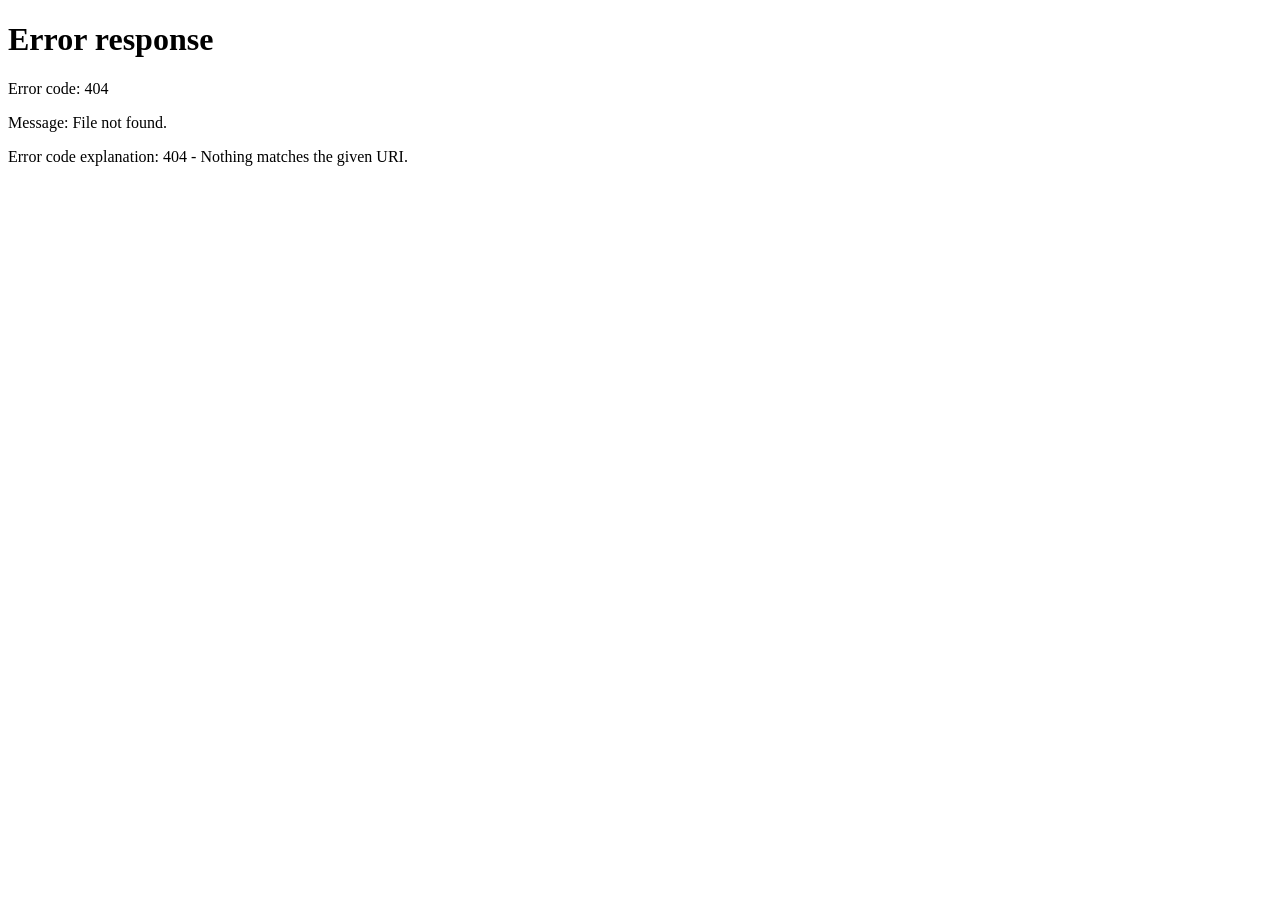
==== commit 5bde92be: "Add files via upload" ====
--- a/index.html
+++ b/index.html
@@ -1,463 +1,152 @@
-<!doctype html>
-<html lang="ko">
-<head>
-  <meta charset="UTF-8" />
-  <meta name="viewport" content="width=device-width,initial-scale=1,viewport-fit=cover,user-scalable=no" />
-  <meta name="theme-color" content="#ffffff" />
-  <meta name="description" content="다임·순식·훈민과 함께하는 조팸스 내비" />
-  <title>조팸스 내비</title>
-  <link rel="manifest" href="/manifest.webmanifest" />
-  <link rel="stylesheet" href="https://unpkg.com/maplibre-gl@6.6.0/dist/maplibre-gl.css" onerror="this.onerror=null;this.href='https://cdn.jsdelivr.net/npm/maplibre-gl@6.6.0/dist/maplibre-gl.css'" />
-  <link rel="stylesheet" href="/styles.css?v=7.5.7.2" />
-</head>
-<body>
-  <main id="app">
-    <div id="map" aria-label="내비게이션 지도"></div>
+<!DOCTYPE html>
+<html lang="ko"><head><meta charset="UTF-8"><meta name="viewport" content="width=device-width,initial-scale=1,viewport-fit=cover"><meta name="theme-color" content="#06142b"><meta name="apple-mobile-web-app-capable" content="yes"><meta name="apple-mobile-web-app-status-bar-style" content="black-translucent"><link rel="manifest" href="manifest.webmanifest"><link rel="apple-touch-icon" href="assets/img/icon-192.png"><link rel="icon" href="assets/img/icon-192.png"><title>조팸스 GO | 공공구매 AR 어드벤처</title><link rel="stylesheet" href="assets/style.css"><link rel="stylesheet" href="assets/design-system-v18.css"><link rel="stylesheet" href="assets/design-system-v19.css"><style>
+/* v47: 앱 실행(첫 로드) 스플래시 화면. main 콘텐츠나 CSS/JS가 아직 준비되기 전에도
+   즉시 보이도록 head 안에 인라인 style로 넣는다. */
+#appSplash{position:fixed;inset:0;z-index:999998;background:#050b1c url('assets/img/splash.jpg') center/cover no-repeat;transition:opacity .45s ease;}
+#appSplash.hide{opacity:0;pointer-events:none;}
+</style><meta property="og:image" content="https://jofams.pages.dev/assets/img/share-preview-kakao-v2.png">
+<meta property="og:image:secure_url" content="https://jofams.pages.dev/assets/img/share-preview-kakao-v2.png">
+<meta name="twitter:image" content="https://jofams.pages.dev/assets/img/share-preview-kakao-v2.png">
+<meta property="og:image:type" content="image/png">
+<meta name="twitter:card" content="summary_large_image">
+<meta property="og:title" content="조팸스 GO | 공공구매 AR 어드벤처">
+<meta property="og:description" content="현실 공간을 탐험하며 찾고, 수집하고, 공공구매를 배우는 AR 어드벤처">
+<meta property="og:url" content="https://jofams.pages.dev/">
+<meta property="og:image:width" content="1200">
+<meta property="og:image:height" content="630">
+<meta property="og:image:alt" content="조팸스 GO 공공구매 AR 어드벤처">
+<script src="assets/auth.js"></script></head>
+<body class="app-body"><div id="appSplash"></div><main class="app-shell hub-shell">
+<header class="hero-panel"><div class="top-utility"><div class="brand-line"><span class="brand-mark" data-ui-icon="spark"></span><span>KOMSCO PLAY LAB</span></div><button id="bgmToggle" class="bgm-toggle" aria-label="배경음악 켜기/끄기" aria-pressed="false">
+  <svg class="speaker-system-icon" viewBox="0 0 44 44" aria-hidden="true" focusable="false">
+    <g class="speaker-waves left-waves" fill="none" stroke="currentColor" stroke-linecap="round">
+      <path d="M8.5 16.5c-2.6 3.1-2.6 7.9 0 11"/>
+      <path d="M12 19c-1.4 1.8-1.4 4.2 0 6"/>
+    </g>
+    <g class="speaker-waves right-waves" fill="none" stroke="currentColor" stroke-linecap="round">
+      <path d="M35.5 16.5c2.6 3.1 2.6 7.9 0 11"/>
+      <path d="M32 19c1.4 1.8 1.4 4.2 0 6"/>
+    </g>
+    <rect class="speaker-box" x="15.2" y="9.5" width="13.6" height="25" rx="2.8"/>
+    <circle class="speaker-cone speaker-cone-top" cx="22" cy="16" r="3.3"/>
+    <circle class="speaker-core" cx="22" cy="16" r="1.1"/>
+    <circle class="speaker-cone speaker-cone-bottom" cx="22" cy="27.6" r="5.1"/>
+    <circle class="speaker-core" cx="22" cy="27.6" r="1.7"/>
+  </svg>
+</button><a class="profile-mini" href="profile.html"><img id="miniAvatar" data-player-avatar src="assets/img/daim.png" alt="다임"><span><small>PLAYER</small><b id="miniName">원정대원</b></span><i>›</i></a></div><audio id="homeBgm" src="assets/audio/bgm-home.mp3" loop preload="none"></audio><div class="hero-copy"><div><div class="eyebrow">LOCATION × AR × LEARNING</div><h1 class="go-logo">조팸스 <em>GO</em></h1><p class="hero-sub">현실 공간을 탐험하며 배우는 <b>공공구매 AR 어드벤처</b></p></div><div class="hero-orb"><img data-player-avatar src="assets/img/daim.png" alt="다임"><span class="scan-ring r1"></span><span class="scan-ring r2"></span></div></div><div class="privacy-pill"><span data-ui-icon="lock"></span> 카메라 영상·실시간 위치는 서버에 저장하지 않아요</div></header>
+<section class="mission-card premium-card"><div class="section-head"><div><span class="section-kicker">TODAY'S EXPEDITION</span><h2>오늘의 탐험</h2></div><div class="level-chip">LV. <span id="playerLevel">1</span></div></div><div class="mission-progress"><div class="progress-ring" id="progressRing"><span id="progressNum">0<small>/12</small></span></div><div class="mission-copy"><strong id="missionTitle">첫 번째 아이템을 찾아보세요</strong><p id="missionDesc">가까운 체크포인트까지 이동하면 AR 탐색이 시작됩니다.</p><div class="xp-row"><span>EXP</span><div class="xp-track"><i id="xpFill"></i></div><b id="xpText">0 XP</b></div></div></div><a class="primary-cta" href="ar.html"><span class="cta-icon" data-ui-icon="explore"></span><span><b>AR 탐험 시작</b><small id="startHint">주변 아이템 탐색하기</small></span><span class="cta-arrow">→</span></a></section>
+<section class="today-pulse" aria-label="오늘의 플레이 요약"><span class="pulse-icon" data-ui-icon="target"></span><span><b id="pulseTitle">다음 제도를 찾아 원정을 이어가세요</b><small id="pulseMeta">탐험 · 학습 · 성장 보상이 연결됩니다</small></span><strong id="pulseReward">+100 XP</strong></section>
+<section class="viral-strip premium-card compact"><div><span class="section-kicker">PLAY TOGETHER</span><h2>같이 하면 더 재미있어요</h2><p>친구를 초대하거나 우리 본부의 현재 성적을 공유해 보세요.</p></div><div class="viral-actions"><button id="homeInviteBtn"><span data-ui-icon="friend"></span>친구 초대</button><a href="battle.html"><span data-ui-icon="battle"></span>본부 대항전</a></div></section><section class="home-group premium-card" id="progressGroup">
+  <div class="home-group-head"><div><span class="section-kicker">PROGRESS HUB</span><h2>성장 · 보상</h2></div><button class="home-group-toggle" type="button" aria-expanded="true">접기</button></div>
+  <div class="home-group-body">
+    <section class="season-card home-nested"><div class="season-head"><div><span class="section-kicker gold-text">SEASON 01 · PUBLIC QUEST</span><h2>공공구매 마스터 패스</h2><small>플레이할수록 시즌 보상이 열립니다</small></div><a href="season.html">전체 보기 ›</a></div><div class="season-track"><i id="seasonFill"></i><span id="seasonMarker"></span></div><div class="season-meta"><b id="seasonXp">0 XP</b><span id="seasonNext">다음 보상까지 300 XP</span></div><a class="reward-ready" id="seasonReward" href="season.html"><span class="icon-orb" data-ui-icon="chest"></span><div><b>받을 수 있는 시즌 보상</b><small id="rewardCount">0개 대기 중</small></div><i>→</i></a></section>
+    <section class="daily-card compact home-nested"><div class="section-head mini"><div><span class="section-kicker">DAILY OPS</span><h2>오늘의 미션</h2></div><div class="daily-badge"><span id="dailyDone">0</span>/3</div></div><div class="daily-list" id="dailyList"></div><div class="reward-duo"><button class="daily-reward" id="dailyReward" disabled><span class="icon-orb" data-ui-icon="calendar"></span><b>올 클리어 +200 XP</b><small>3개 완료</small></button><button class="daily-reward chest" id="dailyChest" disabled><span class="icon-orb" data-ui-icon="chest"></span><b>보급상자</b><small>2개 완료</small></button></div></section>
+    <section class="compact home-nested" id="weeklyPreview"><div class="v14-section-head"><div><span class="section-kicker">WEEKLY EXPEDITION</span><h2>이번 주 원정</h2></div><a href="expedition.html">전체보기 ›</a></div><div class="weekly-summary-line" id="weeklySummary"><span class="icon-orb" data-ui-icon="target"></span><span>주간 퀘스트 <b id="weeklyDoneCount">0</b>/3 진행 중</span></div></section>
+  </div>
+</section>
+<section class="home-group premium-card" id="playGroup">
+ <div class="home-group-head"><div><span class="section-kicker">PLAY MENU</span><h2>탐험 · 경쟁</h2></div><button class="home-group-toggle" type="button" aria-expanded="true">접기</button></div>
+ <div class="home-group-body"><section class="quick-grid"><a class="quick-card" href="collection.html"><span class="qicon violet" data-ui-icon="collection"></span><b>컬렉션</b><small><span id="collectionCount">0</span>/12 발견</small></a><a class="quick-card featured" href="checkpoints.html"><span class="qicon cyan" data-ui-icon="map"></span><b>라이브 맵</b><small>주변 신호 탐색</small></a><a class="quick-card" href="chat.html"><span class="qicon violet" data-ui-icon="ai"></span><b>AI 도우미</b><small>캐릭터에게 물어보기</small></a><a class="quick-card" href="ranking.html"><span class="qicon gold" data-ui-icon="ranking"></span><b>랭킹</b><small>내 순위 확인</small></a><a class="quick-card" href="achievements.html"><span class="qicon violet" data-ui-icon="trophy"></span><b>업적</b><small><span id="badgeCount">0</span>/7 배지</small></a><a class="quick-card" href="battle.html"><span class="qicon cyan" data-ui-icon="battle"></span><b>본부 대항전</b><small>주간 팀 경쟁</small></a><a class="quick-card" href="expedition.html"><span class="qicon cyan" data-ui-icon="growth"></span><b>원정본부</b><small>성장·퀘스트·보상</small></a><a class="quick-card" href="profile.html"><span class="qicon gold" data-ui-icon="settings"></span><b>프로필·설정</b><small>캐릭터·설정</small></a></section></div>
+</section>
+<section class="home-group premium-card collapsed" id="crewGroup">
+ <div class="home-group-head"><div><span class="section-kicker">EXPEDITION CREW</span><h2>조팸스 원정대</h2></div><button class="home-group-toggle" type="button" aria-expanded="false">펼치기</button></div>
+ <div class="home-group-body"><section class="character-strip compact home-nested"><div class="crew-row"><div class="crew" data-crew-avatar="hoonmin"><img src="assets/img/hoonmin.png" alt="훈민"><span><b>훈민</b><small>퀴즈 XP +20%</small></span></div><div class="crew active" data-crew-avatar="daim"><img src="assets/img/daim.png" alt="다임"><span><b>다임</b><small>실드 실패 1회 무효</small></span></div><div class="crew" data-crew-avatar="sunsik"><img src="assets/img/sunsik.png" alt="순식"><span><b>순식</b><small>포획 판정 +20%</small></span></div></div></section></div>
+</section>
+<section class="install-card premium-card compact" id="installCard" hidden><div><span class="section-kicker">INSTALL JOPAMS GO</span><h2>홈 화면에서 앱처럼 실행</h2><p>전체 화면으로 더 빠르게 조팸스 GO를 시작할 수 있어요.</p></div><button id="installBtn">앱 설치</button><button class="install-close" id="installClose" aria-label="닫기">×</button></section><footer class="app-footer">조팸스 GO · 공공구매 12대 제도 AR 체험</footer></main>
+<nav class="bottom-nav"><a class="active" href="index.html"><span>⌂</span><b>홈</b></a><a href="ar.html"><span>◎</span><b>탐험</b></a><a href="checkpoints.html"><span>⌖</span><b>지도</b></a><a href="collection.html"><span>◇</span><b>컬렉션</b></a><a href="ranking.html"><span>♛</span><b>랭킹</b></a></nav>
+<div class="onboard" id="onboard" aria-hidden="true"><div class="onboard-card"><button id="skipOnboard" class="onboard-skip">건너뛰기</button><div class="onboard-pages" id="onboardPages"><article class="onboard-page active"><div class="onboard-art"><img src="assets/img/daim.png" alt=""></div><span>WELCOME TO JOPAMS GO</span><h2>현실이 게임 맵이 됩니다</h2><p>걸어서 체크포인트를 찾고 AR 속 캐릭터와 공공구매 아이템을 발견하세요.</p></article><article class="onboard-page"><div class="onboard-icons"><i data-ui-icon="location"></i><i data-ui-icon="camera"></i><i data-ui-icon="compass"></i></div><span>PRIVACY BY DESIGN</span><h2>필요한 순간에만 센서를 사용해요</h2><p>카메라 영상과 실시간 위치·방향값은 서버에 저장하지 않습니다.</p></article><article class="onboard-page"><div class="onboard-icons"><i data-ui-icon="target"></i><i data-ui-icon="book"></i><i data-ui-icon="trophy"></i></div><span>PLAY · LEARN · GROW</span><h2>수집할수록 실력이 쌓입니다</h2><p>미니게임, 10초 학습, 시즌 보상과 랭킹으로 반복 플레이를 즐기세요.</p></article></div><div class="onboard-dots"><i class="active"></i><i></i><i></i></div><button class="sheet-primary" id="onboardNext">다음</button></div></div>
+<script src="assets/state.js"></script><script src="assets/ui.js?v=87"></script><script src="assets/app.js"></script><script src="assets/liveops.js"></script><script>
+function renderHome(){syncAvatarUI();const done=getProgress(),count=done.length,xp=totalXP(),level=playerLevel(),levelXp=xp%300,p=getProfile(),v4=getV4();miniName.textContent=p.name;miniAvatar.src=avatarPath(p.avatar);progressNum.innerHTML=count+'<small>/12</small>';progressRing.style.setProperty('--p',(count/12*360)+'deg');collectionCount.textContent=count;document.getElementById('playerLevel').textContent=level;xpFill.style.width=(levelXp/300*100)+'%';xpText.textContent=fmtNum(levelXp)+' / '+fmtNum(300)+' XP';renderDaily();const st=seasonState(),max=SEASON_TIERS.at(-1).xp;seasonFill.style.width=Math.min(100,st.xp/max*100)+'%';seasonMarker.style.left=Math.min(100,st.xp/max*100)+'%';seasonXp.textContent=st.xp.toLocaleString()+' XP';const next=st.tiers.find(t=>!t.unlocked);seasonNext.textContent=next?'다음 보상까지 '+fmtNum(Math.max(0,next.xp-st.xp))+' XP':'SEASON MAX';rewardCount.textContent=availableSeasonRewards()+'개 대기 중';seasonReward.classList.toggle('hot',availableSeasonRewards()>0);pulseTitle.textContent=count>=12?'MASTER MODE가 열렸습니다':'다음 목표 · '+getEpisode(nextEpisodeId()).item;pulseMeta.textContent=count>=12?'실전 사례형 문제로 공공구매 마스터에 도전하세요':'AR 발견 → 미니게임 → 10초 지식 → 성장';pulseReward.textContent=count>=12?'MASTER':'+'+fmtNum(100)+' XP';if(count>=12){missionTitle.textContent='원정 완료! 컬렉션을 확인하세요';missionDesc.textContent='12개 공공구매 아이템을 모두 발견했습니다.';startHint.textContent='다시 탐험하기'}else{const ep=getEpisode(nextEpisodeId());missionTitle.textContent=ep.item+'을 찾아보세요';missionDesc.textContent='주변 체크포인트를 탐색해 아이템을 발견하세요.';startHint.textContent='다음 목표 · '+ep.item};renderWeeklyPreview()}
 
-    <!-- HOME -->
-    <section id="homeView" class="screen home-view">
-      <header class="home-header">
-        <button id="menuBtn" class="circle-btn" aria-label="메뉴"><span data-icon="menu"></span></button>
-        <b>조팸스 내비</b>
-        <button id="myBtn" class="circle-btn" aria-label="마이페이지"><span data-icon="user"></span></button>
-      </header>
+function renderWeeklyPreview(){const q=JopamsLive.quests('weekly');const done=q.filter(x=>x.complete).length;weeklyDoneCount.textContent=done}
+function renderDaily(){const missions=JopamsLive.quests('daily'),done=missions.filter(m=>m.complete).length;dailyDone.textContent=done;dailyList.innerHTML=missions.map(m=>`<div class="daily-item ${m.complete?'done':''}"><span class="daily-icon">${uiIcon(m.icon)}</span><span><b>${m.title}</b><small>${m.desc}</small></span><em>${fmtNum(m.now)}/${fmtNum(m.goal)}</em></div>`).join('');dailyReward.disabled=!JopamsLive.dailyMasterReady();if(JopamsLive.dailyMasterClaimed()){dailyReward.classList.add('claimed');dailyReward.innerHTML='<span class="icon-orb">'+uiIcon('trophy')+'</span><b>올 클리어 완료</b><small>내일 다시 도전</small>'}else{dailyReward.classList.remove('claimed')}dailyChest.disabled=!JopamsLive.chestReady('daily');const lv=JopamsLive.load();if(lv.lastDailyChest===todayKey()){dailyChest.classList.add('claimed');dailyChest.innerHTML='<span class="icon-orb">'+uiIcon('chest')+'</span><b>상자 획득 완료</b><small>내일 다시 오픈</small>'}else{dailyChest.classList.remove('claimed')}}
+dailyReward.onclick=()=>{const r=JopamsLive.claimDailyMaster();if(r){playChime('collect');showToast('올 클리어! <b>+'+fmtNum(r.xp)+' XP</b>',{variant:'near'});renderHome()}};dailyChest.onclick=()=>{const item=JopamsLive.openChest('daily');if(item){playSfx('chest');JopamsLive.impactHaptic(item.type==='shard'?'rare':'capture');JopamsLive.cameraShake(item.type==='shard'?'strong':'soft');showToast('보급상자: <b>'+item.name+'</b>',{variant:'near'});renderHome()}};
+checkAchievements(false);badgeCount.textContent=earnedAchievements().filter(x=>x.earned).length;renderHome();window.addEventListener('pageshow',renderHome);document.addEventListener('visibilitychange',()=>{if(!document.hidden)renderHome()});
+const ob=onboard,prefs=getV4();if(!prefs.onboarded){ob.classList.add('show');ob.setAttribute('aria-hidden','false')}let step=0;const pages=[...document.querySelectorAll('.onboard-page')],dots=[...document.querySelectorAll('.onboard-dots i')];function setStep(n){step=n;pages.forEach((x,i)=>x.classList.toggle('active',i===step));dots.forEach((x,i)=>x.classList.toggle('active',i===step));onboardNext.textContent=step===2?'탐험 시작':'다음'}onboardNext.onclick=()=>{if(step<2)setStep(step+1);else{markOnboarded();ob.classList.remove('show')}};skipOnboard.onclick=()=>{markOnboarded();ob.classList.remove('show')};
+registerPWA();let deferredInstall=null;const installCard=document.getElementById('installCard'),installBtn=document.getElementById('installBtn'),installClose=document.getElementById('installClose');window.addEventListener('beforeinstallprompt',e=>{e.preventDefault();deferredInstall=e;if(!getV4().installDismissed&&!installState().standalone)installCard.hidden=false});installBtn.onclick=async()=>{if(!deferredInstall)return;playSfx('tap');deferredInstall.prompt();await deferredInstall.userChoice;installCard.hidden=true;deferredInstall=null};installClose.onclick=()=>{const v=getV4();v.installDismissed=true;saveV4(v);installCard.hidden=true};
 
-      <div class="home-sheet">
-        <h1>어디로 이동할까요?</h1>
-        <div class="search-box">
-          <span class="search-icon" data-icon="search"></span>
-          <input id="destinationInput" autocomplete="off" placeholder="장소, 주소 검색" />
-          <button id="searchBtn" aria-label="검색"><span data-icon="arrow-right"></span></button>
-        </div>
-        <div id="searchResults" class="search-results hidden"></div>
+(function(){
+  const KEY='jopams_welcome_xp_v87';
+  if(!localStorage.getItem(KEY) && typeof totalXP==='function' && totalXP()===0){
+    awardXP(80,'웰컴 보너스');
+    localStorage.setItem(KEY,'1');
+    setTimeout(()=>{renderHome();showToast('<b>웰컴 +80 XP!</b><br>첫 탐험을 시작할 준비가 됐어요',{variant:'near'});},180);
+  }
+  document.querySelectorAll('.home-group-toggle').forEach(btn=>btn.onclick=()=>{
+    const group=btn.closest('.home-group'),collapsed=group.classList.toggle('collapsed');
+    btn.textContent=collapsed?'펼치기':'접기';btn.setAttribute('aria-expanded',String(!collapsed));
+  });
+  const invite=document.getElementById('homeInviteBtn');
+  if(invite) invite.onclick=async()=>{const ok=await JopamsLive.inviteFriend();showToast(ok?'친구 초대 링크를 준비했습니다':'공유 기능을 사용할 수 없습니다',{variant:ok?'near':'error'})};
+})();
 
-        <div class="shortcut-row">
-          <button id="homeShortcut"><span data-icon="home"></span><b>집</b><small id="homeLabel">등록</small></button>
-          <button id="workShortcut"><span data-icon="office"></span><b>회사</b><small id="workLabel">등록</small></button>
-          <button id="favoriteShortcut"><span data-icon="star"></span><b>즐겨찾기</b><small id="favoriteLabel">0곳</small></button>
-        </div>
-        <div class="saved-place-manage-row" aria-label="집 회사 위치 관리">
-          <button id="homeManageBtn" type="button"><span data-icon="settings"></span><b>집 위치 관리</b></button>
-          <button id="workManageBtn" type="button"><span data-icon="settings"></span><b>회사 위치 관리</b></button>
-        </div>
+// v47: 스플래시를 최소 노출 시간(700ms) 확보 후, 페이지 로드가 끝나면 자연스럽게 사라지게 한다.
+(function(){
+  const splash = document.getElementById('appSplash');
+  if(!splash) return;
+  const minShown = new Promise(r => setTimeout(r, 700));
+  const pageReady = document.readyState === 'complete'
+    ? Promise.resolve()
+    : new Promise(r => window.addEventListener('load', r, { once:true }));
+  Promise.all([minShown, pageReady]).then(() => {
+    splash.classList.add('hide');
+    setTimeout(() => splash.remove(), 500);
+  });
+})();
+// v49: 홈 화면 전용 배경음악. 기본은 꺼짐이며, 사용자가 직접 켜야만 재생된다.
+// 켜짐 상태는 이 기기에 저장해 다음 방문 때도 유지하되, 자동재생 정책 때문에
+// 실제 재생은 항상 사용자의 탭(클릭) 안에서만 시작한다.
+(function(){
+  const bgm = document.getElementById('homeBgm');
+  const btn = document.getElementById('bgmToggle');
+  if(!bgm || !btn) return;
+  bgm.volume = 0.16;
+  const KEY = 'jopams-bgm-on';
+  let wanted = localStorage.getItem(KEY) === '1';
 
-        <section class="home-block">
-          <div class="block-title"><b>최근 목적지</b><span>내 계정에 저장된 최근 방문 장소</span></div>
-          <div id="recentDestinationList" class="recent-destination-list"><div class="recent-empty">최근 목적지가 없습니다.</div></div>
-        </section>
+  function setUI(playing){
+    btn.classList.toggle('on', playing);
+    btn.setAttribute('aria-pressed', playing ? 'true' : 'false');
+  }
 
-        <section class="home-block guide-block">
-          <div class="block-title"><b>조팸스 가이드 선택</b><span>선택한 가이드가 차량으로 길을 안내해요</span></div>
-          <div class="guide-grid">
-            <button class="guide-card active" data-character="daim"><img src="/assets/daim_car.png" alt="다임 자동차"><span><b>다임</b><small>정확하고 차분하게</small></span></button>
-            <button class="guide-card" data-character="sunsik"><img src="/assets/sunsik_car.png" alt="순식 자동차"><span><b>순식</b><small>교통 흐름을 빠르게</small></span></button>
-            <button class="guide-card" data-character="hunmin"><img src="/assets/hunmin_car.png" alt="훈민 자동차"><span><b>훈민</b><small>재탐색을 명확하게</small></span></button>
-          </div>
-        </section>
-      </div>
-    </section>
+  btn.onclick = () => {
+    wanted = !wanted;
+    localStorage.setItem(KEY, wanted ? '1' : '0');
+    if(wanted){
+      bgm.currentTime = bgm.currentTime || 0;
+      bgm.volume = 0.03;
+      bgm.play().then(() => {
+        setUI(true);
+        const target = 0.16;
+        const timer = setInterval(() => {
+          bgm.volume = Math.min(target, bgm.volume + 0.015);
+          if(bgm.volume >= target) clearInterval(timer);
+        }, 80);
+      }).catch(() => setUI(false));
+    } else {
+      bgm.pause();
+      setUI(false);
+    }
+  };
 
-    <!-- ROUTE SELECTION -->
-    <section id="routeView" class="screen route-view hidden">
-      <header class="route-header">
-        <button id="routeBackBtn" class="circle-btn"><span data-icon="back"></span></button>
-        <div><b>경로 선택</b><small id="routeDestinationName">목적지</small></div>
-        <button id="routeFavoriteBtn" class="circle-btn"><span data-icon="star-outline"></span></button>
-      </header>
-      <div class="route-sheet">
-        <div class="route-addresses">
-          <button id="routeOriginBtn" class="route-address-row" type="button"><span class="point start"></span><small>출발</small><b id="routeAddressOrigin">내 위치</b><i data-icon="chevron"></i></button>
-          <div><span class="point end"></span><small>도착</small><b id="routeAddressDest">목적지</b></div>
-        </div>
-        <div id="routePlanEta" class="route-plan-eta">출발지를 선택하면 예상 도착시간을 안내합니다.</div>
-        <div id="routeCards" class="route-cards"></div>
-        <button id="startBtn" class="primary-btn">안내 시작</button>
-        <div id="autoStartHint" class="auto-start-hint">3초 후 자동으로 안내를 시작합니다.</div>
-      </div>
-    </section>
+  // 이전에 켜둔 적이 있다면 버튼 표시만 미리 켜진 상태로 두되, 실제 재생은
+  // 사용자가 이 화면에서 아무 곳이나 한 번 탭했을 때 자동으로 이어서 시작한다
+  // (브라우저 자동재생 정책 때문에 페이지 로드만으로는 재생할 수 없음).
+  if(wanted){
+    setUI(true);
+    const resumeOnFirstTap = () => {
+      if(wanted && bgm.paused){
+        bgm.play().catch(() => {});
+      }
+      document.removeEventListener('pointerdown', resumeOnFirstTap);
+    };
+    document.addEventListener('pointerdown', resumeOnFirstTap, { once:true });
+  }
 
-    <!-- DRIVE / TMAP-LIKE CORE -->
-    <section id="driveView" class="screen drive-view hidden">
-      <video id="driveArCamera" class="drive-ar-camera" autoplay playsinline muted aria-hidden="true"></video>
-      <div id="driveArCharacter" class="drive-ar-character" aria-hidden="true"><img id="driveArCharacterImg" src="/assets/daim_car_rear.png" alt=""></div>
-      <div class="maneuver-stack">
-        <div class="maneuver-main">
-          <div id="maneuverIcon" class="maneuver-svg"></div>
-          <div><b id="maneuverDistance">--m</b><span id="maneuverRoad">경로 안내</span></div>
-        </div>
-        <div id="nextManeuver" class="maneuver-next hidden"><span id="nextManeuverIcon"></span><b id="nextManeuverDistance">--m</b><small id="nextManeuverText">다음 안내</small></div>
-      </div>
-
-      <button id="driveVoiceBtn" class="floating-voice" aria-label="음성안내"><span data-icon="mic"></span></button>
-      <button id="arOpenBtn" class="floating-ar" aria-label="AR 안내">AR</button>
-
-      <div id="safetyAlert" class="safety-alert hidden" role="status" aria-live="polite">
-        <div id="safetyAlertIcon" class="safety-alert-icon"></div>
-        <div class="safety-alert-copy"><b id="safetyAlertTitle">안전운전</b><span id="safetyAlertText">전방 안전시설을 확인하세요.</span></div>
-        <strong id="safetyAlertDistance">--m</strong>
-      </div>
-
-      <div id="vmsBanner" class="vms-banner hidden" role="status" aria-live="polite"><span>전광판</span><b id="vmsText">전방 교통정보를 확인하세요.</b></div>
-
-      <div id="trafficStatus" class="traffic-status traffic-unknown" role="status" aria-live="polite">
-        <span class="traffic-dot"></span>
-        <div><b id="trafficStatusLabel">교통정보 확인 중</b><small id="trafficStatusDetail">현재 도로 소통정보를 불러오고 있습니다.</small></div>
-      </div>
-
-      <div id="speedPanel" class="speed-panel hidden">
-        <div class="speed-limit"><small>제한</small><b id="speedLimit">--</b></div>
-        <strong id="currentSpeed">0</strong><span>km/h</span>
-      </div>
-
-      <aside id="trafficRouteRail" class="traffic-route-rail" aria-label="전방 도로 교통정보">
-        <small>교통</small>
-        <div id="trafficRouteSegments" class="traffic-route-segments"><i class="unknown"></i></div>
-        <span class="traffic-route-current" aria-hidden="true"></span>
-      </aside>
-
-      <div class="drive-side-actions" aria-label="주행 중 빠른 기능">
-        <button id="routeInfoBtn" type="button" aria-label="경로정보"><span data-icon="routes"></span><b>경로</b></button>
-        <button id="driveSearchBtn" type="button" aria-label="목적지 검색"><span data-icon="search"></span><b>검색</b></button>
-      </div>
-
-      <div id="driveMapControls" class="drive-map-controls hidden" aria-label="지도 설정">
-        <button id="map3dBtn" type="button">3D</button>
-        <button id="mapZoomInBtn" type="button" aria-label="지도 확대">+</button>
-        <button id="mapZoomOutBtn" type="button" aria-label="지도 축소">−</button>
-      </div>
-
-      <div id="overspeedFlash" class="overspeed-flash" aria-live="assertive" aria-hidden="true"><div><b>과속 주의</b><span id="overspeedMessage">제한속도를 확인하세요</span></div></div>
-
-      <div class="drive-bottom-card">
-        <button id="driveRefreshBtn" class="drive-bottom-icon" aria-label="재탐색"><span data-icon="refresh"></span></button>
-        <div class="drive-bottom-summary">
-          <div id="driveBottomNormal" class="drive-bottom-normal">
-            <small id="currentRoadLabel">일반도로</small>
-            <div><b id="remainingTime">--분</b><b id="remainingDistance">--km</b></div>
-            <span id="arrivalTime">도착 --:--</span>
-          </div>
-          <div id="driveBottomDestination" class="drive-bottom-destination hidden" aria-live="polite">
-            <small>목적지</small>
-            <b id="driveDestinationName">목적지</b>
-            <span id="driveDestinationEta">예상 도착 --:--</span>
-          </div>
-        </div>
-        <button id="driveMenuBtn" class="drive-bottom-icon" aria-label="주행 메뉴"><span data-icon="menu"></span></button>
-      </div>
-    </section>
-
-    <!-- SIMPLE DRIVE MENU -->
-    <div id="driveMenu" class="bottom-modal hidden">
-      <div class="bottom-modal-backdrop"></div>
-      <section class="bottom-modal-sheet">
-        <div class="modal-handle"></div>
-        <div class="guide-volume-row">
-          <div><b>길안내 볼륨</b><small id="volumeValue">80%</small></div>
-          <input id="guideVolume" type="range" min="0" max="100" value="80" />
-        </div>
-        <div class="traffic-legend" aria-label="교통정보 기준">
-          <b>교통정보</b>
-          <div><span class="smooth"></span><strong>원활</strong><small>40km/h 이상</small></div>
-          <div><span class="slow"></span><strong>서행</strong><small>20~40km/h 미만</small></div>
-          <div><span class="delayed"></span><strong>지체·혼잡</strong><small>교통량 증가·가다 서기</small></div>
-          <div><span class="severe"></span><strong>정체</strong><small>20km/h 미만</small></div>
-        </div>
-        <div class="drive-menu-actions">
-          <button id="otherRouteBtn"><span data-icon="routes"></span><b>다른경로</b></button>
-          <button id="driveSettingBtn"><span data-icon="settings"></span><b>주행설정</b></button>
-          <button id="shareBtn"><span data-icon="share"></span><b>도착공유</b></button>
-          <button id="driveArBtn"><span class="ar-letter">AR</span><b>AR 안내</b></button>
-        </div>
-        <button id="endNavBtn" class="end-nav-btn">안내종료</button>
-      </section>
-    </div>
-
-
-    <!-- HAMBURGER / DRIVING MENU -->
-    <div id="hamburgerMenuModal" class="modal hidden hamburger-menu-modal">
-      <section class="hamburger-sheet">
-        <header class="hamburger-header"><div><span data-icon="menu"></span><b>메인 메뉴</b><small>주행에 대한 것</small></div><button id="hamburgerCloseBtn" class="circle-btn" aria-label="닫기"><span data-icon="close"></span></button></header>
-        <div class="hamburger-menu-list">
-          <div class="menu-section-label">목적지 관리</div>
-          <button id="hambPlaceManageBtn"><span data-icon="location"></span><b>집·회사 위치 관리</b><i data-icon="chevron"></i></button>
-          <button id="hambRecentBtn"><span data-icon="list"></span><b>최근 목적지 전체보기</b><i data-icon="chevron"></i></button>
-          <div class="menu-section-label">경로 옵션</div>
-          <button id="hambWaypointBtn"><span data-icon="routes"></span><b>경유지 코스 저장함</b><i data-icon="chevron"></i></button>
-          <button id="hambTrafficBtn"><span data-icon="routes"></span><b>실시간 교통정보 상세</b><i data-icon="chevron"></i></button>
-          <button id="hambRoutePriorityBtn"><span data-icon="sliders"></span><b>경로 우선순위 설정</b><i data-icon="chevron"></i></button>
-          <div class="menu-section-label">안전 · 지원</div>
-          <button id="hambCameraSettingsBtn"><span data-icon="camera"></span><b>단속 카메라 알림 설정</b><i data-icon="chevron"></i></button>
-          <button id="hambSupportBtn"><span data-icon="edit"></span><b>1:1 문의</b><i data-icon="chevron"></i></button>
-        </div>
-      </section>
-    </div>
-
-
-    <!-- ROUTE PRIORITY SETTINGS -->
-    <div id="routePriorityModal" class="modal hidden setting-choice-modal">
-      <section class="setting-choice-sheet">
-        <header><div><b>경로 우선순위 설정</b><small id="routePreferenceSummary">현재: 추천</small></div><button id="routePriorityClose" class="circle-btn"><span data-icon="close"></span></button></header>
-        <p>선택한 기준을 다음 길찾기와 경로 이탈 재탐색의 기본값으로 사용합니다.</p>
-        <div class="choice-cards route-pref-cards">
-          <button data-route-pref="recommend"><b>추천</b><small>시간·거리·통행료를 종합한 기본 경로</small></button>
-          <button data-route-pref="fast"><b>빠른길</b><small>예상 소요시간을 우선하는 경로</small></button>
-          <button data-route-pref="free"><b>무료도로</b><small>통행료가 없는 경로를 우선</small></button>
-        </div>
-      </section>
-    </div>
-
-    <!-- CAMERA ALERT SETTINGS -->
-    <div id="cameraAlertModal" class="modal hidden setting-choice-modal">
-      <section class="setting-choice-sheet">
-        <header><div><b>단속 카메라 알림 설정</b><small id="cameraAlertSummary">과속 ON · 신호위반 ON</small></div><button id="cameraAlertClose" class="circle-btn"><span data-icon="close"></span></button></header>
-        <p>OFF로 설정한 카메라는 주행 중 화면·음성 경고에서 제외됩니다.</p>
-        <label class="setting-toggle-row"><span><b>과속 카메라 알림</b><small>속도위반·이동식·일반 단속 안내</small></span><input id="speedCameraAlertToggle" type="checkbox" checked><i></i></label>
-        <label class="setting-toggle-row"><span><b>신호위반 카메라 알림</b><small>신호위반·신호/과속 복합 단속 안내</small></span><input id="signalCameraAlertToggle" type="checkbox" checked><i></i></label>
-      </section>
-    </div>
-
-    <!-- PRIVATE 1:1 INQUIRY -->
-    <div id="inquiryModal" class="modal hidden inquiry-modal">
-      <section class="inquiry-sheet">
-        <header><div><span data-icon="edit"></span><b>1:1 문의</b><small>내가 작성한 문의만 볼 수 있습니다.</small></div><button id="inquiryCloseBtn" class="circle-btn"><span data-icon="close"></span></button></header>
-        <div id="inquiryListWrap">
-          <button id="newInquiryBtn" class="primary-btn inquiry-new"><span data-icon="edit"></span>새 문의 작성</button>
-          <div id="inquiryList" class="inquiry-list"><div class="inquiry-empty">문의 내역을 불러오는 중입니다.</div></div>
-        </div>
-        <div id="inquiryCompose" class="hidden inquiry-compose">
-          <button id="inquiryComposeBack" class="inquiry-back">← 문의 목록</button>
-          <label><b>제목</b><input id="inquiryTitle" maxlength="100" placeholder="문의 제목을 입력해 주세요."></label>
-          <label><b>내용</b><textarea id="inquiryBody" maxlength="3000" rows="9" placeholder="문의 내용을 작성해 주세요."></textarea></label>
-          <p>문의 내용은 로그인한 본인 계정에서만 조회할 수 있습니다.</p>
-          <button id="inquirySubmitBtn" class="primary-btn">문의 등록</button>
-        </div>
-        <div id="inquiryDetail" class="hidden inquiry-detail"></div>
-      </section>
-    </div>
-
-    <!-- MY -->
-    <div id="myModal" class="modal hidden">
-      <section class="my-sheet">
-        <header class="my-header">
-          <button id="myCloseBtn" class="circle-btn"><span data-icon="close"></span></button>
-          <b>마이페이지 / 설정</b>
-          <span></span>
-        </header>
-        <div class="profile-card">
-          <div class="profile-photo"><img id="profilePhoto" src="/assets/daim.png" alt="프로필"></div>
-          <div><b id="profileName">조팸스 드라이버</b><small id="profileEmail">Google 로그인으로 동기화할 수 있어요.</small></div>
-          <button id="googleLoginBtn">Google 로그인</button>
-          <button id="logoutBtn" class="hidden">로그아웃</button>
-        </div>
-        <div class="my-menu-caption"><span data-icon="user"></span><b>마이페이지 (MY)</b><small>나에 대한 것</small></div>
-        <div class="setting-list my-reference-menu">
-          <button id="myFavoritesBtn"><span data-icon="star-outline"></span><span><b>즐겨찾기</b><small id="myFavoriteCount">0곳 저장</small></span><i data-icon="chevron"></i></button>
-          <button id="tripHistoryBtn"><span data-icon="routes"></span><span><b>주행기록</b><small id="tripHistorySummary">최근 주행 내역</small></span><i data-icon="chevron"></i></button>
-          <button id="futureDepartureBtn"><span data-icon="clock"></span><span><b>다른시간 출발</b><small>출발시간별 예상 소요시간</small></span><i data-icon="chevron"></i></button>
-          <button id="voiceGuideSettingBtn" aria-expanded="false"><span data-icon="volume"></span><span><b>음성 가이드 / 캐릭터</b><small id="voiceCharacterLabel">다임 보이스</small></span><i data-icon="chevron"></i></button>
-          <div id="voiceGuidePanel" class="setting-expand hidden">
-            <div class="voice-choice-grid" role="group" aria-label="음성 가이드 선택">
-              <button type="button" data-voice-character="daim"><img src="/assets/daim.png" alt="다임"><span><b>다임</b><small>차분하고 정확하게</small></span></button>
-              <button type="button" data-voice-character="sunsik"><img src="/assets/sunsik.png" alt="순식"><span><b>순식</b><small>저음의 중년 남성 보이스</small></span></button>
-              <button type="button" data-voice-character="hunmin"><img src="/assets/hunmin.png" alt="훈민"><span><b>훈민</b><small>밝은 청년 남성 보이스</small></span></button>
-            </div>
-            <div class="volume-setting"><input id="myGuideVolume" type="range" min="0" max="100" value="80" aria-label="길안내 볼륨"><b id="myVolumeValue">80%</b></div>
-            <button id="voicePreviewBtn" type="button" class="voice-preview-btn"><span data-icon="volume"></span><b>선택 음성 미리듣기</b></button>
-          </div>
-          <div id="characterSettingPanel" class="setting-expand hidden">
-            <div class="character-choice-grid" role="group" aria-label="가이드 캐릭터 선택">
-              <button type="button" data-my-character="daim"><img src="/assets/daim_car.png" alt="다임 자동차"><span><b>다임</b><small>정확하고 차분하게</small></span></button>
-              <button type="button" data-my-character="sunsik"><img src="/assets/sunsik_car.png" alt="순식 자동차"><span><b>순식</b><small>교통 흐름을 빠르게</small></span></button>
-              <button type="button" data-my-character="hunmin"><img src="/assets/hunmin_car.png" alt="훈민 자동차"><span><b>훈민</b><small>재탐색을 명확하게</small></span></button>
-            </div>
-          </div>
-          <button id="noticeBtn"><span data-icon="megaphone"></span><span><b>공지사항</b><small>서비스 업데이트 및 안내</small></span><i data-icon="chevron"></i></button>
-          <button id="appPrivacyBtn"><span data-icon="document"></span><span><b>앱정보 / 개인정보처리방침</b><small>버전·개인정보 처리 안내</small></span><i data-icon="chevron"></i></button>
-          <button id="adminModeBtn" class="hidden admin-mode-entry"><span data-icon="settings"></span><span><b>관리자 모드</b><small>공지·콘텐츠·1:1 문의 관리</small></span><i data-icon="chevron"></i></button>
-        </div>
-      </section>
-    </div>
-
-
-    <!-- ADMIN MODE -->
-    <div id="adminModal" class="modal hidden admin-modal">
-      <section class="admin-sheet">
-        <header><div><span data-icon="settings"></span><b>관리자 모드</b><small id="adminAccountLabel">관리자 계정</small></div><button id="adminCloseBtn" class="circle-btn"><span data-icon="close"></span></button></header>
-        <div class="admin-tabs">
-          <button data-admin-tab="notices" class="active">공지사항</button>
-          <button data-admin-tab="content">앱정보·개인정보</button>
-          <button data-admin-tab="inquiries">1:1 문의</button>
-        </div>
-        <section id="adminNoticesPanel" class="admin-panel">
-          <div class="admin-form"><label><b>공지 제목</b><input id="adminNoticeTitle" maxlength="120" placeholder="공지 제목"></label><label><b>공지 내용</b><textarea id="adminNoticeBody" rows="6" maxlength="5000" placeholder="공지 내용을 입력하세요."></textarea></label><button id="adminNoticeSaveBtn" class="primary-btn">공지 등록</button></div>
-          <div id="adminNoticeList" class="admin-list"></div>
-        </section>
-        <section id="adminContentPanel" class="admin-panel hidden">
-          <label><b>앱정보</b><textarea id="adminAppInfoText" rows="7" maxlength="8000"></textarea></label>
-          <label><b>개인정보처리방침</b><textarea id="adminPrivacyText" rows="12" maxlength="15000"></textarea></label>
-          <button id="adminContentSaveBtn" class="primary-btn">수정 내용 저장</button>
-        </section>
-        <section id="adminInquiriesPanel" class="admin-panel hidden">
-          <div id="adminInquiryList" class="admin-list"></div>
-          <div id="adminInquiryDetail" class="admin-inquiry-detail hidden"></div>
-        </section>
-      </section>
-    </div>
-
-    <!-- FUTURE DEPARTURE PREDICTION -->
-    <div id="futureDepartureModal" class="modal hidden">
-      <section class="simple-sheet future-departure-sheet">
-        <header><b>다른시간 출발</b><button id="futureDepartureClose" class="circle-btn"><span data-icon="close"></span></button></header>
-        <p class="future-intro">출발지와 도착지, 출발 시간을 선택하면 현재 경로시간과 시간대·요일 혼잡도를 반영해 예상 소요시간을 계산합니다.</p>
-        <div class="future-place-grid">
-          <div class="future-place-field">
-            <label for="futureOriginInput">출발지</label>
-            <div class="search-box compact"><span data-icon="search"></span><input id="futureOriginInput" placeholder="출발 장소 또는 주소"><button id="futureOriginSearch" type="button"><span data-icon="arrow-right"></span></button></div>
-            <div id="futureOriginResults" class="search-results future-results hidden"></div>
-          </div>
-          <div class="future-place-field">
-            <label for="futureDestinationInput">도착지</label>
-            <div class="search-box compact"><span data-icon="search"></span><input id="futureDestinationInput" placeholder="도착 장소 또는 주소"><button id="futureDestinationSearch" type="button"><span data-icon="arrow-right"></span></button></div>
-            <div id="futureDestinationResults" class="search-results future-results hidden"></div>
-          </div>
-        </div>
-        <div class="future-date-block">
-          <b>출발 날짜</b>
-          <div class="future-segment" id="futureDateMode">
-            <button type="button" data-future-date="today" class="active">오늘</button>
-            <button type="button" data-future-date="tomorrow">내일</button>
-            <button type="button" data-future-date="custom">날짜 선택</button>
-          </div>
-          <input id="futureDateInput" type="date" class="future-date-input hidden" />
-        </div>
-        <div class="future-time-block">
-          <b>출발 시간</b>
-          <div class="future-time-row">
-            <div class="future-segment ampm" id="futureAmPm">
-              <button type="button" data-future-ampm="AM" class="active">오전</button>
-              <button type="button" data-future-ampm="PM">오후</button>
-            </div>
-            <select id="futureHour" aria-label="출발 시"><option value="1">1시</option><option value="2">2시</option><option value="3">3시</option><option value="4">4시</option><option value="5">5시</option><option value="6">6시</option><option value="7">7시</option><option value="8">8시</option><option value="9">9시</option><option value="10">10시</option><option value="11">11시</option><option value="12">12시</option></select>
-            <select id="futureMinute" aria-label="출발 분"><option value="0">00분</option><option value="10">10분</option><option value="20">20분</option><option value="30">30분</option><option value="40">40분</option><option value="50">50분</option></select>
-          </div>
-        </div>
-        <button id="futurePredictBtn" class="primary-btn future-predict-btn" type="button">AI 소요시간 예측</button>
-        <div id="futurePredictionResult" class="future-prediction-result hidden" aria-live="polite"></div>
-      </section>
-    </div>
-
-    <!-- INFO / HISTORY -->
-    <div id="infoModal" class="modal hidden">
-      <section class="simple-sheet info-sheet">
-        <header><b id="infoModalTitle">정보</b><button id="infoModalClose" class="circle-btn"><span data-icon="close"></span></button></header>
-        <div id="infoModalBody" class="info-modal-body"></div>
-      </section>
-    </div>
-
-    <!-- ORIGIN CHANGE -->
-    <div id="originModal" class="modal hidden">
-      <section class="simple-sheet origin-sheet">
-        <header><b>출발지 변경</b><button id="originModalClose" class="circle-btn"><span data-icon="close"></span></button></header>
-        <button id="useCurrentOriginBtn" class="current-origin-btn"><span class="point start"></span><span><b>내 위치</b><small>현재 GPS 위치를 출발지로 사용</small></span><i data-icon="chevron"></i></button>
-        <div class="search-box"><span data-icon="search"></span><input id="originSearchInput" placeholder="출발 장소 또는 주소 검색"><button id="originSearchBtn"><span data-icon="arrow-right"></span></button></div>
-        <div id="originSearchResults" class="search-results"></div>
-      </section>
-    </div>
-
-    <!-- PLACE REGISTRATION -->
-    <div id="placeModal" class="modal hidden">
-      <section class="simple-sheet place-manage-sheet">
-        <header><b id="placeModalTitle">장소 관리</b><button id="placeModalClose" class="circle-btn"><span data-icon="close"></span></button></header>
-        <div id="placeSavedStatus" class="place-saved-status empty" aria-live="polite">
-          <span data-icon="location"></span><div><small>현재 등록 위치</small><b id="placeSavedName">등록된 장소 없음</b><em id="placeSavedAddress">장소를 검색하거나 현재 위치를 선택하세요.</em></div>
-        </div>
-        <button id="useCurrentPlaceBtn" class="current-origin-btn place-current-btn" type="button"><span class="point start"></span><span><b>현재 위치 선택</b><small>현재 GPS 좌표를 저장 후보로 선택</small></span><i data-icon="chevron"></i></button>
-        <div class="search-box"><span data-icon="search"></span><input id="placeSearchInput" placeholder="장소 또는 주소 검색"><button id="placeSearchBtn"><span data-icon="arrow-right"></span></button></div>
-        <div id="placeSearchResults" class="search-results"></div>
-        <div id="placeCandidateCard" class="place-candidate-card hidden" aria-live="polite">
-          <small>선택한 장소</small><b id="placeCandidateName">-</b><span id="placeCandidateAddress">-</span><em>아래 버튼을 눌러 저장을 확정해 주세요.</em>
-        </div>
-        <div class="place-manage-actions">
-          <button id="placeSaveBtn" type="button" class="place-save-btn" disabled>등록</button>
-          <button id="placeDeleteBtn" type="button" class="place-delete-btn hidden">삭제</button>
-        </div>
-        <div id="placeActionFeedback" class="place-action-feedback hidden" aria-live="assertive"></div>
-      </section>
-    </div>
-
-    <!-- ROUTE INFORMATION -->
-    <div id="routeInfoModal" class="modal hidden">
-      <section class="simple-sheet route-info-sheet">
-        <header><b>경로정보</b><button id="routeInfoClose" class="circle-btn"><span data-icon="close"></span></button></header>
-        <div class="route-info-summary"><span id="routeInfoDestination">목적지</span><b id="routeInfoEta">도착 --:--</b><small id="routeInfoRemain">--km · --분</small></div>
-        <div id="routeWaypointList" class="route-waypoint-list"></div>
-      </section>
-    </div>
-
-    <!-- DESTINATION SEARCH WHILE DRIVING -->
-    <div id="driveSearchModal" class="modal hidden">
-      <section class="simple-sheet drive-search-sheet">
-        <header><b>목적지 변경</b><button id="driveSearchClose" class="circle-btn"><span data-icon="close"></span></button></header>
-        <p class="drive-search-notice">현재 길안내를 종료하지 않고 새 목적지로 즉시 재탐색합니다.</p>
-        <div class="search-box"><span data-icon="search"></span><input id="driveSearchInput" placeholder="장소 또는 주소 검색"><button id="driveSearchSubmit"><span data-icon="arrow-right"></span></button></div>
-        <div id="driveSearchResults" class="search-results"></div>
-      </section>
-    </div>
-
-    <!-- AR NAVIGATION -->
-    <section id="arView" class="ar-view hidden" aria-label="AR 내비게이션">
-      <video id="arVideo" autoplay playsinline muted></video>
-      <canvas id="arCanvas"></canvas>
-      <div class="ar-overlay-shade"></div>
-      <header class="ar-header">
-        <button id="arCloseBtn" class="ar-close-btn"><span data-icon="back"></span><b>지도 보기</b></button>
-        <div class="ar-guide-card"><div id="arTurnIcon" class="ar-turn-icon"></div><div><b id="arTurnDistance">--m</b><small id="arTurnRoad">다음 안내</small></div></div>
-      </header>
-      <div class="ar-center-distance" id="arCenterDistance">--m</div>
-      <div id="arCharacterMarker" class="ar-character-car"><img id="arCharacterCar" src="/assets/daim_car_marker.png" alt="안내 캐릭터 자동차"></div>
-      <div class="ar-bottom-info"><div><strong id="arSpeed">0</strong><span>km/h</span></div><div><small>도착</small><b id="arEta">--:--</b><span id="arRemain">--km</span></div></div>
-    </section>
-
-    <nav id="bottomNav" class="bottom-nav" aria-label="주요 메뉴">
-      <button type="button" data-bottom-nav="home" class="active"><span data-icon="home"></span><b>홈</b></button>
-      <button type="button" data-bottom-nav="route"><span data-icon="routes"></span><b>길찾기</b></button>
-      <button type="button" data-bottom-nav="realtime"><span data-icon="car"></span><b>실시간</b></button>
-      <button type="button" data-bottom-nav="my"><span data-icon="user"></span><b>MY</b></button>
-    </nav>
-
-
-    <!-- FIRST-RUN PERMISSIONS -->
-    <div id="permissionGate" class="permission-gate hidden" role="dialog" aria-modal="true" aria-labelledby="permissionTitle">
-      <section class="permission-card">
-        <div class="permission-logo"><span data-icon="car"></span></div>
-        <h2 id="permissionTitle">조팸스 내비 권한 설정</h2>
-        <p>정확한 길안내와 AR 안내를 위해 위치와 카메라 권한이 필요합니다.</p>
-        <div class="permission-actions">
-          <button id="allowLocationBtn" type="button"><span data-icon="location"></span><span><b>위치 허용</b><small id="locationPermissionState">현재 위치를 길찾기에 사용합니다.</small></span></button>
-          <button id="allowCameraBtn" type="button"><span data-icon="camera"></span><span><b>카메라 허용</b><small id="cameraPermissionState">AR 길안내에 사용합니다.</small></span></button>
-        </div>
-        <button id="permissionContinueBtn" type="button" class="permission-continue">계속하기</button>
-      </section>
-    </div>
-
-    <div id="placeConfirmPopup" class="place-confirm-popup hidden" role="status" aria-live="assertive"><div><span class="place-confirm-check">✓</span><b id="placeConfirmMessage">등록되었습니다.</b></div></div>
-
-    <div id="postDriveFavoriteModal" class="modal hidden">
-      <section class="simple-sheet post-drive-favorite-sheet">
-        <div class="post-drive-favorite-icon"><span data-icon="star"></span></div>
-        <h3>이 장소를 즐겨찾기에 등록할까요?</h3>
-        <p><b id="postDriveFavoriteName">목적지</b>를 다음에 더 빠르게 찾을 수 있습니다.</p>
-        <div class="post-drive-favorite-actions">
-          <button id="postDriveFavoriteSkipBtn" type="button">나중에</button>
-          <button id="postDriveFavoriteAddBtn" type="button" class="primary">즐겨찾기 등록</button>
-        </div>
-      </section>
-    </div>
-
-    <div id="toast" class="toast hidden"></div>
-  </main>
-
-  <script src="/config.js?v=7.5.7.2"></script>
-  <script type="module" src="/app.js?v=7.5.7.2"></script>
-</body>
-</html>
+  // 다른 페이지로 이동하면(정적 다중 페이지 구조라 오디오가 이어지지 않음)
+  // 자연스럽게 멈추도록 별도 처리는 하지 않는다 — 페이지 전환 시 브라우저가
+  // 알아서 문서를 새로 로드하며 재생도 함께 종료된다.
+})();
+</script><script>
+(function(){function s(){const a=document.getElementById('homeBgm')||document.querySelector('audio');if(!a)return;try{a.loop=true;a.volume=.16;const p=a.play();if(p&&p.catch)p.catch(()=>{});}catch(e){}}if(document.readyState==='loading')document.addEventListener('DOMContentLoaded',s,{once:true});else s();window.addEventListener('pageshow',s);})();
+</script></body></html>
--- a/assets/style.css
+++ b/assets/style.css
@@ -0,0 +1,1950 @@
+:root{--navy:#06142b;--navy2:#091d3a;--panel:rgba(9,27,55,.86);--panel2:rgba(13,36,70,.78);--line:rgba(92,179,255,.2);--blue:#24a7ff;--cyan:#38d7ff;--gold:#f6bd4a;--green:#27dfad;--violet:#9273ff;--danger:#ff6778;--text:#f5f8ff;--muted:#94a7c0;--safe-b:env(safe-area-inset-bottom,0px);--safe-t:env(safe-area-inset-top,0px)}
+/* v38: 게임 전체 텍스트 선택/복사 기능 차단. 입력창(닉네임, 채팅 입력 등)은
+   정상적으로 타이핑·편집할 수 있도록 예외 처리한다. */
+*{-webkit-user-select:none;user-select:none;-webkit-touch-callout:none}
+input,textarea,[contenteditable="true"]{-webkit-user-select:text;user-select:text;-webkit-touch-callout:default}
+*{box-sizing:border-box;-webkit-tap-highlight-color:transparent}html,body{margin:0;min-height:100%;font-family:system-ui,-apple-system,"Segoe UI","Noto Sans KR",sans-serif;background:#020919;color:var(--text);overscroll-behavior-y:contain}body{background:radial-gradient(circle at 80% -10%,#123a72 0,transparent 36%),radial-gradient(circle at 0 40%,#052a52 0,transparent 32%),#020919}.app-body{padding-bottom:calc(86px + var(--safe-b))}.app-shell{width:min(100%,560px);margin:0 auto;position:relative}.hub-shell{padding:0 18px 34px}.hero-panel{margin:0 -18px 18px;padding:calc(22px + var(--safe-t)) 22px 23px;background:linear-gradient(180deg,rgba(6,20,43,.2),rgba(6,20,43,.92)),radial-gradient(circle at 80% 20%,rgba(43,143,255,.26),transparent 34%);border-bottom:1px solid rgba(68,157,255,.18);overflow:hidden}.brand-line{display:flex;align-items:center;gap:8px;font-size:10px;letter-spacing:2px;font-weight:800;color:#7ebee8}.brand-mark{color:var(--gold);font-size:15px}.hero-copy{display:flex;align-items:center;justify-content:space-between;gap:8px;margin-top:16px}.eyebrow,.section-kicker{display:block;color:#58c7ff;font-size:10px;letter-spacing:1.6px;font-weight:850}.go-logo{font-size:48px;line-height:.95;margin:7px 0 10px;letter-spacing:-3px}.go-logo em{font-style:normal;color:var(--gold);text-shadow:0 0 26px rgba(246,189,74,.38)}.hero-sub{font-size:15px;line-height:1.55;margin:0;color:#c4d2e4}.hero-sub b{color:#fff}.hero-orb{width:122px;height:122px;position:relative;flex:0 0 auto;display:grid;place-items:center}.hero-orb:before{content:"";position:absolute;inset:13px;border-radius:50%;background:radial-gradient(circle,rgba(35,137,255,.25),rgba(14,43,86,.48) 50%,transparent 70%);border:1px solid rgba(64,175,255,.28)}.hero-orb img{width:95px;height:95px;object-fit:contain;position:relative;z-index:2;filter:drop-shadow(0 14px 15px rgba(0,0,0,.4))}.scan-ring{position:absolute;border:1px solid rgba(57,196,255,.35);border-radius:50%;animation:pulseRing 2.6s infinite}.scan-ring.r1{inset:4px}.scan-ring.r2{inset:23px;animation-delay:.8s}@keyframes pulseRing{0%,100%{opacity:.25;transform:scale(.92)}50%{opacity:1;transform:scale(1.05)}}.privacy-pill{margin-top:17px;border:1px solid rgba(43,213,177,.18);background:rgba(9,63,67,.34);color:#8fe4d2;border-radius:13px;padding:9px 11px;font-size:10.5px;text-align:center}.premium-card{background:linear-gradient(160deg,rgba(16,45,85,.94),rgba(5,17,38,.96));border:1px solid rgba(70,159,255,.24);border-radius:24px;box-shadow:0 20px 50px rgba(0,0,0,.24),inset 0 1px rgba(255,255,255,.03);position:relative;isolation:isolate}.premium-card.compact{padding:18px}.mission-card{padding:20px}.section-head{display:flex;justify-content:space-between;align-items:center}.section-head h2,.page-top h1{margin:4px 0 0;font-size:21px;letter-spacing:-.7px}.section-head.mini h2{font-size:17px}.level-chip,.counter-pill{border:1px solid rgba(57,192,255,.23);background:rgba(14,91,142,.3);color:#74d4ff;border-radius:999px;padding:7px 10px;font-size:11px;font-weight:800}.mission-progress{display:flex;align-items:center;gap:16px;margin:19px 0}.progress-ring,.mini-ring{--p:0deg;position:relative;border-radius:50%;background:conic-gradient(var(--blue) var(--p),rgba(255,255,255,.08) 0);display:grid;place-items:center}.progress-ring{width:92px;height:92px;flex:0 0 auto}.progress-ring:after,.mini-ring:after{content:"";position:absolute;inset:7px;border-radius:50%;background:#07172f}.progress-ring span,.mini-ring b,.mini-ring small{position:relative;z-index:2}.progress-ring span{font-size:30px;font-weight:900}.progress-ring small{font-size:11px;color:var(--muted);margin-left:2px}.mission-copy{min-width:0;flex:1}.mission-copy strong{font-size:16px;display:block;white-space:nowrap;overflow:hidden;text-overflow:ellipsis}.mission-copy p{font-size:11.5px;line-height:1.5;color:var(--muted);margin:6px 0 12px}.xp-row{display:grid;grid-template-columns:auto 1fr auto;gap:7px;align-items:center;font-size:9px;color:#7e93aa}.xp-track{height:5px;background:rgba(255,255,255,.08);border-radius:20px;overflow:hidden}.xp-track i{display:block;height:100%;background:linear-gradient(90deg,var(--cyan),var(--blue));border-radius:inherit}.primary-cta,.sheet-primary{border:0;color:#06142b;background:linear-gradient(120deg,#5ce1ff,#2d9cff 62%,#7b73ff);font-weight:900;text-decoration:none;border-radius:17px;box-shadow:0 12px 28px rgba(28,133,255,.22)}.primary-cta{display:flex;align-items:center;gap:13px;padding:15px 16px}.primary-cta .cta-icon{width:36px;height:36px;border-radius:50%;display:grid;place-items:center;background:rgba(4,17,42,.25);font-size:22px}.primary-cta span:nth-child(2){display:flex;flex-direction:column;gap:3px;flex:1}.primary-cta b{font-size:16px}.primary-cta small{font-size:10px;opacity:.72}.cta-arrow{font-size:22px}.quick-grid{display:grid;grid-template-columns:repeat(3,1fr);gap:10px;margin:13px 0}.quick-card{appearance:none;border:1px solid rgba(79,154,235,.18);background:rgba(8,24,51,.82);border-radius:18px;padding:15px 8px;color:#fff;text-decoration:none;text-align:center;display:flex;align-items:center;flex-direction:column;gap:7px;font:inherit}.quick-card b{font-size:12px}.quick-card small{font-size:9px;color:#7990aa}.qicon{width:38px;height:38px;border-radius:12px;display:grid;place-items:center;font-size:19px}.qicon.violet{background:rgba(147,115,255,.14);color:#b7a5ff}.qicon.cyan{background:rgba(54,212,255,.13);color:#66ddff}.qicon.gold{background:rgba(246,189,74,.13);color:#ffd171}.character-strip{margin-top:12px}.crew-row{display:grid;grid-template-columns:repeat(3,1fr);gap:9px;margin-top:13px}.crew{display:flex;align-items:center;gap:6px;min-width:0;padding:7px;border-radius:13px;border:1px solid rgba(255,255,255,.05);background:rgba(0,0,0,.12)}.crew.active{border-color:rgba(246,189,74,.27);background:rgba(111,79,18,.15)}.crew img{width:36px;height:42px;object-fit:contain}.crew span{display:flex;flex-direction:column;min-width:0}.crew b{font-size:11px}.crew small{font-size:8px;color:var(--muted)}.status-card{margin:12px 0 0;border:1px solid rgba(61,144,223,.15);background:rgba(5,17,37,.72);border-radius:19px;padding:15px}.status-title{display:flex;justify-content:space-between;align-items:center;margin-bottom:10px}.status-title span{font-size:8px;color:#507292;letter-spacing:1.5px;font-weight:800}.status-title b{font-size:11px}.status-row{display:flex;gap:7px}.status-chip{flex:1;border:1px solid rgba(255,255,255,.08);border-radius:12px;padding:9px 7px;font-size:9px;color:#71849a;text-align:center}.dot{display:inline-block;width:6px;height:6px;margin-right:5px;border-radius:50%;background:#536273}.status-chip.ok{color:#9ee5d5;border-color:rgba(39,223,173,.2);background:rgba(39,223,173,.05)}.status-chip.ok .dot{background:var(--green);box-shadow:0 0 9px var(--green)}.app-footer{text-align:center;color:#405774;font-size:9px;margin-top:19px}.bottom-nav{position:fixed;z-index:80;left:50%;bottom:0;transform:translateX(-50%);width:min(100%,560px);height:calc(68px + var(--safe-b));padding:7px 8px var(--safe-b);display:grid;grid-template-columns:repeat(5,minmax(0,1fr));background:rgba(3,14,33,.94);border-top:1px solid rgba(59,137,216,.17);backdrop-filter:blur(20px)}.bottom-nav a{display:grid;grid-template-rows:26px 14px;place-items:center;align-content:center;gap:1px;min-width:0;height:54px;text-decoration:none;color:#657b96;border-radius:13px;overflow:hidden;transform:none!important;transition:background-color .18s ease,color .18s ease}.bottom-nav a span{display:grid;place-items:center;width:26px;height:26px;line-height:26px;font-size:20px;font-family:system-ui,-apple-system,"Segoe UI Symbol","Noto Sans Symbols 2",sans-serif;font-variant-emoji:text;transform:none!important;animation:none!important}.bottom-nav a b{display:block;height:14px;line-height:14px;font-size:9px;white-space:nowrap;transform:none!important;animation:none!important}.bottom-nav a.active{color:#58c8ff;background:linear-gradient(180deg,rgba(37,139,230,.12),transparent)}.page-shell{padding:calc(14px + var(--safe-t)) 16px 28px}.page-top{display:grid;grid-template-columns:44px 1fr auto;gap:12px;align-items:center;margin-bottom:18px}.icon-btn{width:44px;height:44px;display:grid;place-items:center;border:1px solid rgba(65,165,255,.21);background:rgba(11,42,79,.76);border-radius:14px;text-decoration:none;color:#9ddfff;font-size:20px}.collection-hero,.map-hero{display:flex;align-items:center;justify-content:space-between;gap:12px}.collection-hero p,.map-hero p{font-size:11px;line-height:1.55;color:var(--muted);margin:6px 0 0}.mini-ring{width:76px;height:76px;flex:0 0 auto}.mini-ring b{font-size:25px}.mini-ring small{font-size:9px;color:var(--muted);margin-top:28px;margin-left:-4px}.collection-grid{display:grid;grid-template-columns:1fr 1fr;gap:10px;margin-top:13px}.collection-item{position:relative;min-height:155px;border:1px solid rgba(72,153,235,.16);background:linear-gradient(160deg,rgba(11,32,62,.9),rgba(5,17,37,.9));border-radius:20px;color:#fff;text-align:left;padding:15px;display:flex;flex-direction:column;font:inherit}.collection-item.unlocked{box-shadow:inset 0 0 26px rgba(25,116,221,.06)}.collection-item.locked{opacity:.58}.collection-no{position:absolute;right:13px;top:11px;font-size:9px;color:#4d6a88;font-weight:900;letter-spacing:1px}.collection-icon{font-size:36px;margin:9px 0 13px}.collection-item b{font-size:13px}.collection-item small{font-size:9px;color:#7087a1;margin-top:5px}.sheet{position:fixed;inset:0;z-index:120;display:none;align-items:flex-end;justify-content:center}.sheet.show{display:flex}.sheet-dim{position:absolute;inset:0;border:0;background:rgba(0,5,15,.72);backdrop-filter:blur(7px)}.sheet-card{position:relative;width:min(100%,560px);padding:12px 20px calc(22px + var(--safe-b));background:linear-gradient(180deg,#0b2445,#06142b);border-radius:28px 28px 0 0;border:1px solid rgba(72,159,255,.24);box-shadow:0 -20px 70px rgba(0,0,0,.5);animation:sheetUp .28s ease}.sheet-handle{width:42px;height:4px;background:#315274;border-radius:9px;margin:0 auto 18px}.sheet-title{display:flex;align-items:center;gap:13px}.sheet-title h2{font-size:19px;margin:3px 0}.sheet-title small{font-size:8px;color:#58c7ff;letter-spacing:1.2px}.guide-steps{display:grid;gap:9px;margin:18px 0}.guide-steps>div{display:flex;gap:11px;padding:12px;border-radius:15px;background:rgba(0,0,0,.16);border:1px solid rgba(255,255,255,.05)}.guide-steps i{width:28px;height:28px;border-radius:50%;display:grid;place-items:center;background:rgba(46,162,255,.13);color:#70d5ff;font-style:normal;font-size:11px;font-weight:900}.guide-steps span{display:flex;flex-direction:column;gap:3px}.guide-steps b{font-size:12px}.guide-steps small{font-size:9.5px;color:var(--muted);line-height:1.5}.sheet-primary{width:100%;padding:14px 16px;font-size:14px}.item-detail{text-align:center}.detail-icon{font-size:56px;margin-bottom:8px}.item-detail h2{font-size:25px;margin:7px}.item-detail>p{color:#9db1c8;font-size:11px}.learning-box{text-align:left;margin:15px 0;padding:14px;border-radius:15px;background:rgba(38,138,219,.1);border:1px solid rgba(56,170,255,.18)}.learning-box b{font-size:11px;color:#64d5ff}.learning-box p{font-size:11px;line-height:1.65;color:#c0cee0;margin:7px 0 0}.map-radar{width:88px;height:88px;position:relative;flex:0 0 auto;border-radius:50%;border:1px solid rgba(56,192,255,.22);display:grid;place-items:center;background:radial-gradient(circle,rgba(40,176,255,.15),transparent 62%)}.map-radar i{position:absolute;border:1px solid rgba(63,204,255,.18);border-radius:50%}.map-radar i:nth-child(1){inset:10px}.map-radar i:nth-child(2){inset:24px}.map-radar i:nth-child(3){width:1px;height:42%;border:0;border-left:2px solid #5ecfff;top:8%;left:50%;transform-origin:bottom;animation:sweep 2.7s linear infinite}.map-radar span{font-size:21px;color:#67d8ff}.filter-row{display:flex;gap:7px;margin:14px 0 10px}.filter{border:1px solid rgba(72,154,236,.16);background:rgba(8,27,55,.8);color:#6e849d;border-radius:999px;padding:8px 13px;font:inherit;font-size:10px;font-weight:800}.filter.active{color:#07152d;background:#64d5ff;border-color:#64d5ff}.spot-list{display:grid;gap:8px}.spot-row{display:grid;grid-template-columns:42px 1fr auto;gap:11px;align-items:center;padding:12px;border:1px solid rgba(64,145,226,.13);border-radius:16px;background:rgba(7,23,48,.83)}.spot-row.done{border-color:rgba(39,223,173,.15)}.spot-index{width:38px;height:38px;border-radius:12px;display:grid;place-items:center;background:#0d294d;color:#68cfff;font-size:10px;font-weight:900}.spot-row.done .spot-index{color:#35dfad;background:rgba(39,223,173,.11)}.spot-meta{min-width:0}.spot-meta b{display:block;font-size:12px}.spot-meta small{display:block;font-size:8.5px;color:#68809a;margin-top:4px;white-space:nowrap;overflow:hidden;text-overflow:ellipsis}.spot-state{font-size:7.5px;letter-spacing:1px;font-weight:900;color:#3f658d}.spot-row.done .spot-state{color:#31cfa3}.bottom-spacer{height:20px}
+/* AR */
+.ar-body{margin:0;overflow:hidden;background:#000;font-family:system-ui,-apple-system,"Segoe UI","Noto Sans KR",sans-serif;color:#fff}.ar-body #cameraVideo{position:fixed;inset:0;width:100%;height:100%;object-fit:cover;background:#000}.ar-vignette{display:none!important}.ar-grid{display:none!important}.ar-topbar{position:fixed;z-index:20;top:calc(12px + var(--safe-t));left:12px;right:12px;display:grid;grid-template-columns:46px 1fr 54px;align-items:center}.ar-exit{width:44px;height:44px;border-radius:15px;display:grid;place-items:center;color:#d7ebff;text-decoration:none;background:rgba(3,14,34,.65);border:1px solid rgba(92,183,255,.26);backdrop-filter:blur(10px);font-size:20px}.ar-brand{text-align:center;line-height:.85}.ar-brand small{display:block;font-size:7px;letter-spacing:2.5px;color:#7bb8df}.ar-brand b{font-size:22px;color:#fff}.ar-progress{justify-self:end;width:48px;height:44px;display:flex;align-items:baseline;justify-content:center;background:rgba(3,14,34,.65);border:1px solid rgba(92,183,255,.26);border-radius:15px;backdrop-filter:blur(10px)}.ar-progress span{font-size:17px;font-weight:900;color:#6ddcff}.ar-progress small{font-size:8px;color:#86a1bc}.quest-chip{position:fixed;z-index:18;top:calc(68px + var(--safe-t));left:50%;transform:translateX(-50%);white-space:nowrap;display:flex;align-items:center;gap:7px;border:1px solid rgba(246,189,74,.24);background:rgba(3,14,33,.7);border-radius:999px;padding:8px 13px;backdrop-filter:blur(11px);font-size:10px}.quest-chip span{color:var(--gold)}.signal-panel{position:fixed;z-index:16;bottom:calc(34px + var(--safe-b));left:50%;transform:translateX(-50%);width:min(82vw,330px);display:grid;grid-template-columns:auto 1fr auto;gap:9px;align-items:end;padding:10px 13px;border-radius:16px;background:rgba(4,17,40,.72);border:1px solid rgba(77,179,255,.24);backdrop-filter:blur(12px)}.signal-label{font-size:6.5px;letter-spacing:1.3px;color:#7192b0;align-self:center}.signal-bars{height:20px;display:flex;align-items:end;gap:3px}.signal-bars i{width:5px;border-radius:2px 2px 0 0;background:rgba(255,255,255,.13);transition:.2s}.signal-bars i:nth-child(1){height:5px}.signal-bars i:nth-child(2){height:8px}.signal-bars i:nth-child(3){height:11px}.signal-bars i:nth-child(4){height:15px}.signal-bars i:nth-child(5){height:20px}.signal-bars i.on{background:linear-gradient(180deg,#72e6ff,#27a4ff);box-shadow:0 0 8px rgba(44,186,255,.7)}.signal-panel>b{font-size:15px;color:#fff}.status-banner{position:fixed;z-index:15;bottom:calc(91px + var(--safe-b));left:50%;transform:translateX(-50%) translateY(8px);width:max-content;max-width:84vw;padding:8px 12px;border-radius:999px;background:rgba(4,18,40,.72);border:1px solid rgba(72,173,255,.18);backdrop-filter:blur(10px);font-size:9.5px;color:#c5def3;opacity:0;transition:.2s;text-align:center;white-space:pre-line}.status-banner.show{opacity:1;transform:translateX(-50%) translateY(0)}.edge-arrow{position:fixed;z-index:17;top:50%;transform:translateY(-50%) scale(.86);opacity:0;transition:.2s;width:52px;height:78px;border-radius:18px;background:rgba(2,14,36,.55);border:1px solid rgba(66,184,255,.28);backdrop-filter:blur(8px);display:flex;align-items:center;justify-content:center;flex-direction:column}.edge-arrow.visible{opacity:1;transform:translateY(-50%) scale(1)}.edge-arrow.left{left:10px}.edge-arrow.right{right:10px}.edge-arrow span{font-size:41px;line-height:.7;color:#62d5ff;text-shadow:0 0 18px #2aa9ff}.edge-arrow small{font-size:6px;letter-spacing:1px;color:#8cb1cd}.target-reticle{position:fixed;z-index:8;top:50%;left:50%;width:210px;height:210px;transform:translate(-50%,-50%);opacity:.58}.target-reticle i{position:absolute;width:34px;height:34px;border-color:rgba(91,210,255,.7)}.target-reticle i:nth-child(1){left:0;top:0;border-left:1px solid;border-top:1px solid}.target-reticle i:nth-child(2){right:0;top:0;border-right:1px solid;border-top:1px solid}.target-reticle i:nth-child(3){left:0;bottom:0;border-left:1px solid;border-bottom:1px solid}.target-reticle i:nth-child(4){right:0;bottom:0;border-right:1px solid;border-bottom:1px solid}.target-reticle span{position:absolute;left:50%;bottom:-20px;transform:translateX(-50%);font-size:6px;letter-spacing:2px;color:#7acfff}.target-wrap{position:fixed;z-index:10;left:50%;top:50%;width:160px;height:190px;display:flex;align-items:center;justify-content:center;flex-direction:column;opacity:0;pointer-events:none;transition:opacity .16s}.target-wrap.visible{opacity:1}.target-glow{position:absolute;width:140px;height:140px;border-radius:50%;background:radial-gradient(circle,rgba(56,209,255,.32),rgba(45,119,255,.08) 48%,transparent 68%);filter:blur(2px);animation:targetPulse 1.7s infinite}.target-wrap img{position:relative;width:138px;height:148px;object-fit:contain;filter:drop-shadow(0 18px 18px rgba(0,0,0,.4))}.target-label{position:relative;margin-top:-8px;padding:7px 11px;border-radius:999px;background:rgba(3,16,37,.76);border:1px solid rgba(246,189,74,.32);font-size:10px;font-weight:800;white-space:nowrap;backdrop-filter:blur(10px)}.dwell-ring-wrap{position:fixed;z-index:12;top:50%;left:50%;width:72px;height:72px;transform:translate(-50%,-50%);opacity:0;pointer-events:none}.dwell-ring-wrap.show{opacity:1}.dwell-ring-wrap svg{width:72px;height:72px;transform:rotate(-90deg)}.dwell-ring-bg,.dwell-ring-fg{fill:none;stroke-width:3}.dwell-ring-bg{stroke:rgba(255,255,255,.15)}.dwell-ring-fg{stroke:#70e7ff;stroke-linecap:round;stroke-dasharray:169.646;stroke-dashoffset:169.646;filter:drop-shadow(0 0 5px #21b9ff)}.dwell-ring-wrap>span{position:absolute;inset:0;display:grid;place-items:center;font-size:6px;letter-spacing:1px;color:#8fe6ff}.accuracy-chip{position:fixed;z-index:14;right:11px;bottom:calc(92px + var(--safe-b));padding:6px 8px;border-radius:9px;background:rgba(4,17,39,.6);border:1px solid rgba(66,174,255,.15);font-size:7px;color:#79a0bd}.accuracy-chip.warn{color:#ffd279;border-color:rgba(246,189,74,.2)}
+.geo-retry-btn{position:fixed;z-index:60;left:50%;bottom:calc(140px + var(--safe-b));transform:translateX(-50%);padding:10px 18px;border-radius:999px;border:1px solid rgba(255,193,90,.5);background:rgba(46,26,7,.85);color:#ffd98a;font-size:11px;font-weight:900;backdrop-filter:blur(10px);box-shadow:0 6px 20px rgba(0,0,0,.4)}
+.geo-retry-btn:disabled{opacity:.6}.perm-gate{position:fixed;inset:0;z-index:100;display:flex;align-items:flex-end;justify-content:center;background:linear-gradient(180deg,rgba(1,7,18,.7),rgba(2,9,23,.94));backdrop-filter:blur(14px);padding-top:var(--safe-t)}.perm-card.commercial{width:min(100%,560px);padding:26px 21px calc(22px + var(--safe-b));background:linear-gradient(180deg,rgba(10,33,65,.98),#06142b);border-radius:30px 30px 0 0;border:1px solid rgba(77,169,255,.25);box-shadow:0 -20px 70px rgba(0,0,0,.55)}.perm-scanner-hero{position:relative;display:flex;justify-content:center;align-items:center;height:172px;margin:-4px 0 6px}.perm-scanner-glow{position:absolute;width:220px;height:220px;border-radius:50%;background:radial-gradient(circle,rgba(66,206,255,.32),rgba(70,104,255,.1) 46%,transparent 70%);filter:blur(4px);animation:scannerGlowPulse 2.6s ease-in-out infinite}.perm-scanner-hero img{position:relative;height:170px;width:auto;object-fit:contain;filter:drop-shadow(0 14px 22px rgba(0,0,0,.5)) drop-shadow(0 0 20px rgba(72,201,255,.35))}
+@keyframes scannerGlowPulse{0%,100%{transform:scale(1);opacity:.85}50%{transform:scale(1.08);opacity:1}}
+.scanner-viewmodel{position:fixed;z-index:9;right:-26px;bottom:calc(96px + var(--safe-b));width:min(44vw,224px);pointer-events:none;display:flex;flex-direction:column;align-items:flex-end;opacity:0;transition:opacity .5s ease}
+.scanner-viewmodel.ready{opacity:1;animation:scannerBob 3.2s ease-in-out infinite}
+.scanner-viewmodel img{position:relative;width:100%;height:auto;object-fit:contain;filter:drop-shadow(0 16px 20px rgba(0,0,0,.55)) drop-shadow(0 0 16px rgba(72,201,255,.4));transition:filter .35s ease}
+.scanner-vm-glow{position:absolute;right:18%;top:12%;width:62%;height:62%;border-radius:50%;background:radial-gradient(circle,rgba(72,201,255,.4),transparent 70%);filter:blur(6px);opacity:.75;transition:background .35s ease,opacity .35s ease;animation:scannerGlowPulse 2.6s ease-in-out infinite}
+.scanner-vm-label{margin:6px 14px 0 0;padding:4px 10px;border-radius:999px;background:rgba(3,16,37,.72);border:1px solid rgba(72,201,255,.4);color:#8fe6ff;font-size:8.5px;font-weight:900;letter-spacing:1.4px;backdrop-filter:blur(8px);transition:color .3s ease,border-color .3s ease}
+.scanner-viewmodel.mode-track img{filter:drop-shadow(0 16px 20px rgba(0,0,0,.55)) drop-shadow(0 0 18px rgba(246,189,74,.5))}
+.scanner-viewmodel.mode-track .scanner-vm-glow{background:radial-gradient(circle,rgba(246,189,74,.42),transparent 70%)}
+.scanner-viewmodel.mode-track .scanner-vm-label{color:#ffd98a;border-color:rgba(246,189,74,.45)}
+.scanner-viewmodel.mode-capture img{filter:drop-shadow(0 16px 20px rgba(0,0,0,.55)) drop-shadow(0 0 22px rgba(255,95,168,.6));animation:scannerCapturePulse .7s ease-in-out infinite}
+.scanner-viewmodel.mode-capture .scanner-vm-glow{background:radial-gradient(circle,rgba(255,95,168,.5),transparent 70%);animation:scannerGlowPulse 1s ease-in-out infinite}
+.scanner-viewmodel.mode-capture .scanner-vm-label{color:#ff9dc6;border-color:rgba(255,95,168,.5)}
+.scanner-vm-waves{position:absolute;left:8%;top:10%;width:34%;height:34%;pointer-events:none}
+.scanner-vm-waves i{position:absolute;inset:0;border-radius:50%;border:2px solid rgba(98,214,255,.75);opacity:0;animation:scannerWaveOut 2.2s cubic-bezier(.15,.6,.4,1) infinite}
+.scanner-vm-waves i:nth-child(2){animation-delay:.73s}
+.scanner-vm-waves i:nth-child(3){animation-delay:1.46s}
+@keyframes scannerWaveOut{0%{transform:scale(.35);opacity:.85}75%{opacity:.18}100%{transform:scale(2.6);opacity:0}}
+.scanner-viewmodel.mode-track .scanner-vm-waves i{border-color:rgba(246,189,74,.75)}
+.scanner-viewmodel.mode-capture .scanner-vm-waves{display:none}
+.scanner-viewmodel.mode-analyze img{filter:drop-shadow(0 16px 20px rgba(0,0,0,.55)) drop-shadow(0 0 18px rgba(146,115,255,.55))}
+.scanner-viewmodel.mode-analyze .scanner-vm-glow{background:radial-gradient(circle,rgba(146,115,255,.45),transparent 70%)}
+.scanner-viewmodel.mode-analyze .scanner-vm-label{color:#c9b8ff;border-color:rgba(146,115,255,.5)}
+.scanner-viewmodel.mode-analyze .scanner-vm-waves i{border-color:rgba(146,115,255,.7)}
+@keyframes scannerBob{0%,100%{transform:translateY(0)}50%{transform:translateY(-7px)}}
+@keyframes scannerCapturePulse{0%,100%{opacity:1}50%{opacity:.82}}
+.perm-logo{width:52px;height:52px;border-radius:17px;display:grid;place-items:center;background:linear-gradient(145deg,rgba(62,195,255,.2),rgba(70,104,255,.18));border:1px solid rgba(91,206,255,.3);font-size:28px;color:#61ddff;margin-bottom:13px}.perm-card h2{font-size:25px;margin:6px 0 8px}.perm-card>p{font-size:11px;line-height:1.6;color:#94a9c1;margin:0 0 17px}.perm-steps{display:grid;gap:8px}.perm-step{display:grid;grid-template-columns:42px 1fr auto;gap:10px;align-items:center;padding:10px;border:1px solid rgba(255,255,255,.055);background:rgba(0,0,0,.15);border-radius:15px}.perm-symbol{width:38px;height:38px;border-radius:12px;background:rgba(47,143,230,.13);display:grid;place-items:center;color:#69d6ff}.perm-step>span:nth-child(2){display:flex;flex-direction:column}.perm-step b{font-size:11px}.perm-step small{font-size:8px;color:#738ba5;margin-top:2px}.perm-step i{font-size:7px;color:#68809a;font-style:normal;border:1px solid rgba(255,255,255,.07);padding:4px 6px;border-radius:999px}.perm-step.ok{border-color:rgba(39,223,173,.18)}.perm-step.ok .perm-symbol{color:#4be4b9;background:rgba(39,223,173,.11)}.perm-step.fail{border-color:rgba(255,103,120,.2)}.privacy-note{margin:13px 0;padding:9px 10px;background:rgba(16,72,70,.26);border:1px solid rgba(39,223,173,.13);border-radius:12px;color:#7ed8c4;font-size:8.5px}.perm-note{min-height:16px;text-align:center;font-size:8px;color:#8aa1b9;margin-top:8px}.card-overlay{position:fixed;inset:0;z-index:110;display:none;align-items:center;justify-content:center;padding:24px;background:rgba(1,7,18,.78);backdrop-filter:blur(12px)}.card-overlay.show{display:flex}.get-card.commercial{width:min(100%,330px);padding:27px 21px 21px;text-align:center;border-radius:27px;background:linear-gradient(160deg,#102d56,#07162f 64%,#0c1f3e);border:1px solid rgba(246,189,74,.34);box-shadow:0 0 0 1px rgba(255,255,255,.03) inset,0 25px 70px rgba(0,0,0,.55),0 0 40px rgba(246,189,74,.1);animation:popIn .42s cubic-bezier(.2,1.2,.4,1)}.discovery-kicker{font-size:8px;letter-spacing:2.3px;color:#6fdcff;font-weight:900}.reward-burst{width:112px;height:112px;margin:13px auto 6px;display:grid;place-items:center;border-radius:50%;background:radial-gradient(circle,rgba(246,189,74,.28),rgba(246,189,74,.08) 45%,transparent 68%);box-shadow:0 0 44px rgba(246,189,74,.14)}.reward-burst .icon{font-size:54px}.get-card .tag{font-size:8px;letter-spacing:1.4px;color:#7894b1;font-weight:900}.get-card .name{font-size:23px;font-weight:900;margin-top:5px}.xp-award{display:inline-block;margin:10px 0 4px;padding:6px 10px;border-radius:999px;background:rgba(246,189,74,.11);border:1px solid rgba(246,189,74,.22);color:#ffd16b;font-size:11px;font-weight:900}.get-card .quote{font-size:10px;color:#8ea4bb;margin:11px 0}.get-card .all-done-badge{font-size:10px;color:#61e2bd;margin:10px 0}.get-card button{width:100%;border:0;border-radius:15px;padding:13px 15px;background:linear-gradient(120deg,#58deff,#2d9fff 65%,#7774ff);color:#06142b;font-weight:900;font-size:12px}.get-card button span{float:right}.card-link{display:block;color:#6f8ca9;text-decoration:none;font-size:8.5px;margin-top:11px}.toast-root{position:fixed;z-index:95;top:calc(112px + var(--safe-t));left:0;right:0;display:flex;justify-content:center;pointer-events:none}.toast{max-width:84vw;padding:9px 13px;border-radius:999px;background:rgba(3,17,38,.83);border:1px solid rgba(81,181,255,.22);color:#d9edff;font-size:9px;backdrop-filter:blur(12px);opacity:0;transform:translateY(-8px);transition:.22s}.toast.show{opacity:1;transform:translateY(0)}.toast-near{border-color:rgba(246,189,74,.28);color:#ffe3a0}@keyframes sheetUp{from{transform:translateY(30px);opacity:.6}to{transform:none;opacity:1}}@keyframes sweep{to{transform:rotate(360deg)}}@keyframes targetPulse{50%{transform:scale(1.12);opacity:.65}}@keyframes popIn{from{transform:scale(.78);opacity:0}to{transform:scale(1);opacity:1}}@media(prefers-reduced-motion:reduce){*{animation-duration:.001s!important;transition-duration:.001s!important}}
+
+/* ===== v2 commercial UX ===== */
+.daily-card{margin:13px 0}.daily-badge{font-size:12px;font-weight:900;color:#67ddff;background:rgba(35,156,240,.12);border:1px solid rgba(62,190,255,.18);padding:7px 10px;border-radius:999px}.daily-list{display:grid;gap:7px;margin-top:13px}.daily-item{display:grid;grid-template-columns:34px 1fr auto;gap:9px;align-items:center;padding:9px 10px;border-radius:13px;background:rgba(0,0,0,.16);border:1px solid rgba(255,255,255,.05)}.daily-icon{width:32px;height:32px;display:grid;place-items:center;border-radius:10px;background:rgba(36,167,255,.11);color:#65d8ff}.daily-item span:nth-child(2){display:flex;flex-direction:column;gap:2px}.daily-item b{font-size:10px}.daily-item small{font-size:7.5px;color:#7389a1}.daily-item em{font-style:normal;font-size:9px;color:#6f859e}.daily-item.done{border-color:rgba(39,223,173,.18);background:rgba(19,95,77,.13)}.daily-item.done .daily-icon,.daily-item.done em{color:#4de3b9}.daily-reward{width:100%;margin-top:9px;border-radius:13px;border:1px solid rgba(246,189,74,.16);background:linear-gradient(120deg,rgba(246,189,74,.14),rgba(116,82,28,.09));padding:10px 12px;color:#e8c979;display:grid;grid-template-columns:30px 1fr;grid-template-rows:auto auto;text-align:left;column-gap:7px}.daily-reward>span{grid-row:1/3;font-size:20px;align-self:center}.daily-reward b{font-size:9.5px}.daily-reward small{font-size:7px;color:#8e7b56}.daily-reward:disabled{opacity:.5}.daily-reward:not(:disabled){box-shadow:0 0 24px rgba(246,189,74,.1);cursor:pointer}.daily-reward.claimed{color:#63d7ba;border-color:rgba(39,223,173,.2)}
+.bottom-nav{overflow-x:auto}.bottom-nav a{min-width:64px}.ranking-shell{padding:0 18px 110px}.rank-hero{margin-top:15px;padding:18px;display:flex;align-items:center;gap:15px;background:radial-gradient(circle at 13% 50%,rgba(246,189,74,.18),transparent 24%),linear-gradient(150deg,rgba(29,49,83,.95),rgba(6,18,39,.97))}.rank-crown{font-size:42px;color:var(--gold);filter:drop-shadow(0 0 16px rgba(246,189,74,.35))}.rank-hero div{display:flex;flex-direction:column}.rank-hero span{font-size:8px;letter-spacing:1.5px;color:#8aa0b8}.rank-hero b{font-size:24px;color:#ffcf65;margin:2px 0}.rank-hero small{font-size:7.5px;color:#6f859e}.rank-tabs{display:grid;grid-template-columns:1fr 1fr;margin:17px 0 10px;border-bottom:1px solid rgba(86,167,245,.14)}.rank-tabs button{border:0;background:transparent;color:#73879f;padding:12px;font-weight:900;font-size:10px;border-bottom:2px solid transparent}.rank-tabs button.active{color:#5ed7ff;border-bottom-color:#2aafff}.ranking-list{display:grid;gap:8px}.rank-row{display:grid;grid-template-columns:44px 1fr auto;gap:10px;align-items:center;border:1px solid rgba(79,159,238,.12);background:rgba(9,26,53,.72);padding:12px;border-radius:15px}.rank-no{font-size:10px;color:#8296ac;text-align:center}.rank-user{display:flex;flex-direction:column}.rank-user b{font-size:11px}.rank-user small{font-size:8px;color:#7489a1;margin-top:2px}.rank-row>strong{font-size:12px}.rank-row>strong small{font-size:7px;color:#4dcfff}.rank-row.top1{border-color:rgba(246,189,74,.35);box-shadow:0 0 24px rgba(246,189,74,.08)}.rank-row.top2{border-color:rgba(209,224,245,.22)}.rank-row.top3{border-color:rgba(208,125,56,.24)}.rank-row.me{background:linear-gradient(120deg,rgba(25,111,174,.22),rgba(66,64,145,.18));border-color:rgba(71,194,255,.35)}.impact-card{margin-top:15px;text-align:center;border-top:1px solid rgba(255,255,255,.07);padding:18px 8px}.impact-card span,.impact-card small{display:block;font-size:8px;color:#71869e}.impact-card b{display:block;color:#53d8ff;font-size:19px;margin:6px}.impact-card small{color:#40d8aa}
+.capture-flash{position:fixed;inset:0;z-index:105;pointer-events:none;opacity:0;background:radial-gradient(circle,rgba(255,244,185,.96),rgba(80,197,255,.38) 30%,transparent 66%)}.capture-flash.go{animation:captureFlash .7s ease-out}.particle-field{position:fixed;z-index:106;left:50%;top:50%;pointer-events:none}.particle-field i{--a:0deg;--d:90px;--delay:0s;position:absolute;width:7px;height:7px;border-radius:50%;background:linear-gradient(#fff0a8,#ffbd3c);box-shadow:0 0 9px #ffd45e;animation:particleBurst .75s var(--delay) ease-out forwards;transform:rotate(var(--a)) translateX(0)}@keyframes captureFlash{0%{opacity:0}18%{opacity:1}100%{opacity:0}}@keyframes particleBurst{0%{opacity:0;transform:rotate(var(--a)) translateX(0) scale(.4)}20%{opacity:1}100%{opacity:0;transform:rotate(var(--a)) translateX(var(--d)) scale(1.2)}}
+
+
+/* ===== v3 gameplay systems ===== */
+.quick-grid{grid-template-columns:repeat(2,1fr)}
+.minigame-overlay{position:fixed;inset:0;z-index:108;display:none;align-items:flex-end;justify-content:center;background:rgba(1,7,18,.72);backdrop-filter:blur(10px)}.minigame-overlay.show{display:flex}.minigame-card{width:min(100%,520px);padding:24px 20px calc(22px + var(--safe-b));border-radius:28px 28px 0 0;background:linear-gradient(180deg,#102f5c,#06142b);border:1px solid rgba(74,188,255,.28);box-shadow:0 -18px 60px rgba(0,0,0,.55);animation:sheetUp .28s ease-out;-webkit-user-select:none;user-select:none;-webkit-touch-callout:none;touch-action:manipulation}.minigame-top{display:flex;justify-content:space-between;align-items:center}.minigame-top span{color:#ffcf65;font-weight:900;font-size:11px}.minigame-top small{color:#6386a8;font-size:7px;letter-spacing:1.5px}.minigame-card h2{font-size:24px;margin:9px 0 4px}.minigame-card>p{font-size:10px;color:#8fa6bf;margin:0 0 18px}.mini-primary,.mini-cancel{width:100%;border:0;border-radius:15px;padding:14px;font-weight:900}.mini-primary{margin-top:16px;background:linear-gradient(120deg,#5ce3ff,#309eff);color:#041329}.mini-primary.hold{touch-action:none;-webkit-user-select:none;user-select:none;-webkit-touch-callout:none;-webkit-tap-highlight-color:transparent}.mini-cancel{margin-top:8px;background:transparent;color:#718ba6;border:1px solid rgba(255,255,255,.07);font-size:9px}.mini-feedback{min-height:22px;text-align:center;font-size:10px;font-weight:900;margin-top:10px}.mini-feedback.success{color:#4ce4b7}.mini-feedback.fail{color:#ff8b99}.mini-tutorial{padding:16px;border-radius:17px;background:rgba(1,10,24,.38);border:1px solid rgba(85,177,255,.14);text-align:center}.mini-tutorial p{font-size:13px;line-height:1.7;color:#dfeeff;margin:0 0 6px}.timing-track{height:54px;position:relative;border-radius:18px;background:rgba(0,0,0,.25);border:1px solid rgba(100,190,255,.14);overflow:hidden}.timing-zone{position:absolute;left:42%;width:20%;top:0;bottom:0;background:linear-gradient(90deg,rgba(39,223,173,.12),rgba(39,223,173,.5),rgba(39,223,173,.12));box-shadow:0 0 25px rgba(39,223,173,.25)}.timing-track i{position:absolute;top:5px;bottom:5px;width:5px;border-radius:8px;background:#fff;box-shadow:0 0 12px #56ddff;transform:translateX(-50%)}.charge-orb{width:154px;height:154px;margin:6px auto 3px;border-radius:50%;display:grid;place-items:center;position:relative;overflow:hidden;background:radial-gradient(circle,rgba(41,160,255,.12),rgba(3,15,34,.9));border:2px solid rgba(81,192,255,.2)}.charge-orb i{position:absolute;left:0;right:0;bottom:0;height:var(--charge,0%);background:linear-gradient(0deg,rgba(39,223,173,.6),rgba(57,185,255,.35));transition:height .04s}.charge-orb span{position:relative;z-index:2;font-size:25px;font-weight:950}.quiz-q{padding:18px;border-radius:17px;background:rgba(1,10,24,.38);border:1px solid rgba(85,177,255,.14);font-size:14px;line-height:1.55;font-weight:800;text-align:center}.quiz-ai-badge{display:block;text-align:center;margin-top:6px;font-size:10px;color:#7fb8ff;font-weight:800;letter-spacing:.5px}.ox-row{display:grid;grid-template-columns:1fr 1fr;gap:10px;margin-top:12px}.ox-row button{height:70px;border-radius:18px;border:1px solid rgba(81,187,255,.18);background:rgba(33,113,188,.14);color:#fff;font-size:31px;font-weight:950}.ox-row button:last-child{border-color:rgba(255,112,130,.18);background:rgba(143,40,62,.12)}
+.sub-header{display:flex;align-items:center;gap:12px;padding:calc(16px + var(--safe-t)) 0 10px}.sub-header>a{width:38px;height:38px;display:grid;place-items:center;border-radius:12px;color:#fff;text-decoration:none;background:rgba(38,122,199,.12);border:1px solid rgba(80,176,255,.16)}.sub-header>div{flex:1}.sub-header small{display:block;font-size:7px;letter-spacing:1.4px;color:#5fcfff}.sub-header h1{font-size:20px;margin:2px 0}.sub-header>span{font-size:8px;color:#8199b2}.badge-hero{margin-top:9px;display:flex;gap:15px;align-items:center}.badge-orb{width:70px;height:70px;border-radius:22px;display:grid;place-items:center;font-size:32px;background:radial-gradient(circle,rgba(246,189,74,.24),rgba(246,189,74,.05));border:1px solid rgba(246,189,74,.25);color:#ffd46f}.badge-hero>div:last-child{display:flex;flex-direction:column}.badge-hero span{font-size:7px;letter-spacing:1.3px;color:#70cfff}.badge-hero b{font-size:20px;margin:3px 0}.badge-hero small{font-size:8px;color:#7890aa}.badge-grid{display:grid;grid-template-columns:repeat(2,1fr);gap:10px;margin-top:13px}.badge-card{min-height:150px;border-radius:20px;padding:16px 13px;text-align:center;background:rgba(6,22,46,.75);border:1px solid rgba(255,255,255,.055);opacity:.48}.badge-card.earned{opacity:1;border-color:rgba(246,189,74,.23);background:linear-gradient(150deg,rgba(44,50,76,.9),rgba(8,24,49,.9));box-shadow:0 0 28px rgba(246,189,74,.055)}.badge-icon{font-size:36px;margin:4px}.badge-card>span{display:block;font-size:6.5px;letter-spacing:1.4px;color:#718aa4}.badge-card.earned>span{color:#e7bd62}.badge-card b{display:block;font-size:12px;margin:5px}.badge-card small{font-size:7.5px;color:#778da5;line-height:1.4}
+.battle-hero{margin-top:9px;text-align:center}.battle-kicker{font-size:7px;letter-spacing:1.6px;color:#ffcf66}.battle-hero h2{font-size:25px;margin:7px 0}.battle-hero p{font-size:9px;color:#829ab3;line-height:1.5}.org-picker{display:flex;align-items:center;justify-content:space-between;margin-top:14px;padding:10px 12px;border-radius:14px;background:rgba(0,0,0,.18);border:1px solid rgba(255,255,255,.06)}.org-picker label{font-size:9px;color:#8ca3bb}.org-picker select{background:#0b2345;color:#fff;border:1px solid rgba(80,181,255,.18);border-radius:9px;padding:7px 9px;font-size:9px}.team-list{display:grid;gap:8px;margin-top:13px}.team-row{display:grid;grid-template-columns:38px 1fr auto;gap:10px;align-items:center;padding:13px;border-radius:15px;background:rgba(8,27,55,.8);border:1px solid rgba(75,159,240,.11)}.team-row.mine{border-color:rgba(77,213,255,.36);background:linear-gradient(120deg,rgba(22,107,174,.22),rgba(51,64,137,.15))}.team-rank{font-weight:950;color:#7890aa;text-align:center}.team-row:nth-child(1) .team-rank{color:#ffd367;font-size:18px}.team-row div{display:flex;flex-direction:column}.team-row b{font-size:11px}.team-row small{font-size:7px;color:#70869e}.team-row strong{font-size:12px}.battle-info{margin-top:12px}.battle-info>div{display:flex;justify-content:space-between;margin:11px 0}.battle-info span,.battle-info small{font-size:8px;color:#7289a2}.battle-info strong{color:#62dbff}.server-card{margin-top:12px;display:flex;align-items:center;justify-content:space-between}.server-card>div{display:flex;flex-direction:column}.server-card span{font-size:7px;letter-spacing:1.2px;color:#62d6ff}.server-card b{font-size:11px}.server-card small{font-size:7px;color:#71879f}.server-card button{border:1px solid rgba(88,192,255,.2);border-radius:10px;background:rgba(43,147,224,.13);color:#9de5ff;padding:9px 12px;font-size:8px;font-weight:900}
+.daily-item.done{animation:missionGlow 1.8s ease-in-out infinite alternate}.daily-reward:not(:disabled){animation:rewardReady 1.3s ease-in-out infinite}@keyframes missionGlow{to{box-shadow:0 0 17px rgba(39,223,173,.12)}}@keyframes rewardReady{50%{transform:translateY(-1px);box-shadow:0 0 26px rgba(246,189,74,.18)}}
+
+
+/* ===== v4 출시형 UX ===== */
+.top-utility{display:flex;align-items:center;justify-content:space-between;gap:10px}
+.bgm-toggle{
+  width:44px;height:44px;flex:0 0 44px;padding:0;margin:0;
+  display:grid;place-items:center;position:relative;overflow:visible;
+  border:0;background:transparent;color:#fff;box-shadow:none;clip-path:none;
+  cursor:pointer;transition:filter .18s ease,transform .12s ease,color .2s ease;
+  -webkit-tap-highlight-color:transparent;
+}
+.bgm-toggle::before,.bgm-toggle::after{content:none}
+.bgm-toggle .speaker-system-icon{width:31px;height:31px;display:block;overflow:visible;filter:drop-shadow(0 0 4px rgba(255,255,255,.10))}
+.bgm-toggle .speaker-box{fill:none;stroke:#fff;stroke-width:2.2;opacity:1}
+.bgm-toggle .speaker-cone{fill:none;stroke:#fff;stroke-width:2.25}
+.bgm-toggle .speaker-core{fill:#fff;stroke:none}
+.bgm-toggle .speaker-waves{stroke-width:2.25;opacity:0;visibility:hidden;transform-origin:center}
+.bgm-toggle:hover{filter:brightness(1.08)}
+.bgm-toggle:active{transform:scale(.94)}
+.bgm-toggle.on{color:#fff;background:transparent;box-shadow:none;filter:drop-shadow(0 0 5px rgba(105,232,255,.16))}
+.bgm-toggle.on .speaker-box,.bgm-toggle.on .speaker-cone{stroke:#fff}
+.bgm-toggle.on .speaker-core{fill:#fff;stroke:none}
+.bgm-toggle.on .speaker-waves{visibility:visible;opacity:.78;color:#69e8ff;animation:speakerWaveSoft 1.8s ease-in-out infinite}
+.bgm-toggle.on .left-waves{animation-delay:0s}
+.bgm-toggle.on .right-waves{animation-delay:.14s}
+@keyframes speakerWaveSoft{0%,100%{opacity:.42;transform:scale(.96)}50%{opacity:1;transform:scale(1.04)}}
+@media (prefers-reduced-motion:reduce){.bgm-toggle.on .speaker-waves{animation:none}}
+@media (max-width:380px){.bgm-toggle{width:42px;height:42px;flex-basis:42px}.bgm-toggle .speaker-system-icon{width:29px;height:29px}}
+.profile-mini{display:flex;align-items:center;gap:7px;padding:6px 8px 6px 5px;border-radius:999px;background:rgba(9,29,59,.7);border:1px solid rgba(94,183,255,.16);color:#fff;text-decoration:none}.profile-mini img{width:30px;height:30px;object-fit:contain;border-radius:50%;background:rgba(46,129,214,.14)}.profile-mini span{display:flex;flex-direction:column;line-height:1.05}.profile-mini small{font-size:5.5px;letter-spacing:1.1px;color:#6dcfff}.profile-mini b{font-size:8px;max-width:72px;overflow:hidden;text-overflow:ellipsis;white-space:nowrap}.profile-mini i{font-style:normal;color:#76a7cb}.season-card{margin-top:12px}.season-head{display:flex;justify-content:space-between;align-items:flex-start}.season-head h2{font-size:17px;margin:4px 0 2px}.season-head small{font-size:8px;color:#8399b2}.season-head>a{font-size:8px;color:#ffd06c;text-decoration:none}.gold-text{color:#f5c65d!important}.season-track{position:relative;height:7px;margin-top:16px;border-radius:99px;background:rgba(255,255,255,.07);overflow:visible}.season-track>i{display:block;height:100%;width:0;border-radius:99px;background:linear-gradient(90deg,#31baff,#f4bf4f);box-shadow:0 0 16px rgba(73,193,255,.25)}.season-track>span{position:absolute;top:50%;left:0;width:15px;height:15px;transform:translate(-50%,-50%);border-radius:50%;background:#ffe08a;border:3px solid #725815;box-shadow:0 0 15px rgba(255,208,94,.5)}.season-meta{display:flex;justify-content:space-between;margin-top:8px;font-size:8px}.season-meta b{color:#fff}.season-meta span{color:#7890a8}.reward-ready{margin-top:13px;display:grid;grid-template-columns:auto 1fr auto;gap:10px;align-items:center;padding:11px;border-radius:14px;background:linear-gradient(90deg,rgba(61,109,174,.12),rgba(134,89,27,.09));border:1px solid rgba(246,189,74,.12);text-decoration:none;color:#fff}.reward-ready>span{font-size:22px}.reward-ready div{display:flex;flex-direction:column}.reward-ready b{font-size:10px}.reward-ready small{font-size:7px;color:#7f94ac}.reward-ready i{font-style:normal;color:#d4ad5d}.reward-ready.hot{border-color:rgba(246,189,74,.38);box-shadow:0 0 24px rgba(246,189,74,.1);animation:rewardReady 1.3s ease-in-out infinite}.reward-duo{display:grid;grid-template-columns:1.25fr .75fr;gap:8px;margin-top:10px}.reward-duo .daily-reward{margin-top:0;min-height:62px}.daily-reward.chest{background:linear-gradient(145deg,rgba(83,72,170,.18),rgba(16,60,104,.19));border-color:rgba(132,118,255,.18)}.quick-card.featured{border-color:rgba(57,210,255,.26);box-shadow:inset 0 0 20px rgba(48,166,231,.04)}
+.onboard{position:fixed;inset:0;z-index:9000;background:rgba(0,5,17,.88);backdrop-filter:blur(16px);display:none;align-items:flex-end;justify-content:center}.onboard.show{display:flex}.onboard-card{width:min(100%,560px);min-height:590px;padding:17px 22px calc(25px + var(--safe-b));border-radius:30px 30px 0 0;background:linear-gradient(180deg,#0b2347,#040e20);border:1px solid rgba(83,176,255,.2);position:relative}.onboard-skip{display:block;margin-left:auto;border:0;background:transparent;color:#8197b0;padding:8px;font-size:9px}.onboard-pages{min-height:440px}.onboard-page{display:none;text-align:center;padding:15px 8px}.onboard-page.active{display:block;animation:obIn .35s ease}.onboard-art{height:245px;display:grid;place-items:center;position:relative}.onboard-art:before{content:"";position:absolute;width:190px;height:190px;border-radius:50%;background:radial-gradient(circle,rgba(43,157,255,.28),transparent 67%);border:1px solid rgba(73,189,255,.2)}.onboard-art img{width:210px;height:210px;object-fit:contain;position:relative;filter:drop-shadow(0 20px 22px rgba(0,0,0,.45))}.onboard-page>span{font-size:8px;color:#55d4ff;letter-spacing:1.7px;font-weight:900}.onboard-page h2{font-size:25px;letter-spacing:-1px;margin:8px 0}.onboard-page p{font-size:11px;line-height:1.7;color:#8ea4bc;margin:0 auto;max-width:340px}.onboard-icons{height:245px;display:flex;align-items:center;justify-content:center;gap:18px}.onboard-icons i{font-style:normal;font-size:38px;width:82px;height:82px;display:grid;place-items:center;border-radius:27px;background:rgba(25,91,161,.16);border:1px solid rgba(86,186,255,.17);box-shadow:0 14px 32px rgba(0,0,0,.25)}.onboard-dots{display:flex;justify-content:center;gap:6px;margin:2px 0 15px}.onboard-dots i{width:6px;height:6px;border-radius:99px;background:#314764}.onboard-dots i.active{width:18px;background:#50d7ff}@keyframes obIn{from{opacity:0;transform:translateX(15px)}to{opacity:1;transform:none}}
+.pass-hero{margin-top:8px;display:flex;align-items:center;justify-content:space-between}.pass-hero>div:first-child{display:flex;flex-direction:column}.pass-hero span{font-size:7px;color:#e7bd62;letter-spacing:1.4px}.pass-hero b{font-size:24px;margin:5px 0}.pass-hero small{font-size:9px;color:#8298af}.pass-orb{font-size:42px;width:78px;height:78px;display:grid;place-items:center;border-radius:25px;background:radial-gradient(circle,rgba(246,189,74,.22),rgba(78,54,13,.06));border:1px solid rgba(246,189,74,.2)}.pass-track-wrap{margin:18px 2px}.pass-track{height:8px;border-radius:99px;background:rgba(255,255,255,.07);overflow:hidden}.pass-track i{display:block;height:100%;background:linear-gradient(90deg,#38d7ff,#f6bd4a)}.pass-label{display:flex;justify-content:space-between;margin-top:6px;color:#607994;font-size:7px}.tier-list{display:grid;gap:8px}.tier-card{display:grid;grid-template-columns:42px 1fr auto;gap:10px;align-items:center;padding:12px;border-radius:16px;background:rgba(8,25,51,.72);border:1px solid rgba(255,255,255,.05);opacity:.55}.tier-card.unlocked{opacity:1;border-color:rgba(89,183,255,.15)}.tier-card.claimed{border-color:rgba(39,223,173,.18);background:rgba(18,64,72,.25)}.tier-no{display:flex;flex-direction:column;text-align:center}.tier-no small{font-size:5px;color:#627994}.tier-no b{font-size:16px}.tier-reward{display:flex;align-items:center;gap:9px}.tier-reward>span{font-size:25px}.tier-reward div{display:flex;flex-direction:column}.tier-reward b{font-size:10px}.tier-reward small{font-size:7px;color:#768ba3}.tier-card button{border:0;border-radius:10px;padding:8px 11px;background:linear-gradient(135deg,#ffc957,#d99529);color:#201603;font-size:8px;font-weight:950}.tier-state{font-style:normal;font-size:7px;color:#647b94}.tier-state.done{color:#55dfb3}.legal-note{text-align:center;font-size:7px;color:#536a83;line-height:1.5;margin:18px 0}
+.profile-hero{margin-top:8px}.avatar-select{display:flex;justify-content:center;gap:9px;margin-bottom:13px}.avatar-select button{width:76px;height:76px;border-radius:22px;border:1px solid rgba(79,164,247,.12);background:rgba(18,62,112,.12);padding:4px;opacity:.55}.avatar-select button.active{opacity:1;border-color:#52d9ff;box-shadow:0 0 22px rgba(66,199,255,.16)}.avatar-select img{width:100%;height:100%;object-fit:contain}.profile-hero label{display:block;font-size:8px;color:#7990a8;margin-top:10px}.profile-hero input,.profile-hero select,.server-setup input{width:100%;margin-top:6px;border:1px solid rgba(87,178,255,.15);border-radius:12px;background:#071b36;color:#fff;padding:12px;font-size:10px;outline:none}.settings-list{margin-top:12px}.setting-row{display:flex;justify-content:space-between;align-items:center;padding:11px 2px;border-bottom:1px solid rgba(255,255,255,.045)}.setting-row>span{display:grid;grid-template-columns:28px auto;grid-template-rows:auto auto;align-items:center;font-size:18px}.setting-row b{font-size:10px}.setting-row small{grid-column:2;font-size:7px;color:#71879e}.switch input{display:none}.switch i{display:block;width:40px;height:23px;border-radius:99px;background:#263a51;position:relative}.switch i:after{content:"";position:absolute;width:17px;height:17px;border-radius:50%;background:#fff;left:3px;top:3px;transition:.2s}.switch input:checked+i{background:#1eaece}.switch input:checked+i:after{transform:translateX(17px)}.setting-action{width:100%;margin-top:12px;border:1px solid rgba(82,177,255,.13);border-radius:12px;background:rgba(45,129,203,.08);color:#9fdcff;padding:11px;font-size:8px;font-weight:850}.privacy-center,.server-setup{margin-top:12px}.privacy-center h2,.server-setup h2{font-size:15px;margin:5px 0 12px}.privacy-grid{display:grid;grid-template-columns:1fr 1fr;gap:8px}.privacy-grid div{padding:10px;border-radius:13px;background:rgba(2,13,31,.35);display:grid;grid-template-columns:25px 1fr;grid-template-rows:auto auto;font-size:15px}.privacy-grid b{font-size:9px}.privacy-grid small{grid-column:2;color:#6e859e;font-size:6.5px}.server-setup p{font-size:8px;color:#768ca4;line-height:1.5}.server-buttons{display:grid;grid-template-columns:1fr 1fr;gap:8px;margin-top:8px}.server-buttons button{border:1px solid rgba(78,185,255,.16);border-radius:10px;background:rgba(34,111,181,.12);color:#98ddff;padding:10px;font-size:8px;font-weight:900}.server-setup>small{display:block;margin-top:8px;font-size:7px;color:#70869f;line-height:1.5}
+.live-map{height:430px;margin-top:8px;padding:0;position:relative;overflow:hidden;background:radial-gradient(circle at 65% 28%,rgba(28,109,160,.18),transparent 30%),linear-gradient(155deg,#07192e,#061022)}.map-grid{position:absolute;inset:0;background-image:linear-gradient(rgba(94,168,220,.035) 1px,transparent 1px),linear-gradient(90deg,rgba(94,168,220,.035) 1px,transparent 1px);background-size:28px 28px}.map-road{position:absolute;background:rgba(44,85,123,.24);border:1px solid rgba(79,137,181,.07);border-radius:99px}.r-a{width:650px;height:42px;left:-90px;top:190px;transform:rotate(-12deg)}.r-b{width:420px;height:30px;left:40px;top:75px;transform:rotate(63deg)}.r-c{width:330px;height:26px;left:145px;top:310px;transform:rotate(7deg)}.map-building{position:absolute;padding:10px 14px;border-radius:10px;background:rgba(27,55,82,.85);border:1px solid rgba(88,152,203,.12);font-size:7px;color:#6486a2}.b1{left:13%;top:20%}.b2{right:13%;top:30%}.b3{left:43%;bottom:10%}.map-spot{position:absolute;width:25px;height:25px;transform:translate(-50%,-50%);border-radius:50%;border:1px solid rgba(77,208,255,.55);background:#0a3155;color:#65dfff;font-size:8px;font-weight:950;box-shadow:0 0 12px rgba(42,193,255,.18);z-index:3}.map-spot.found{background:#244a2f;border-color:rgba(55,223,173,.7);font-size:12px}.me-dot{position:absolute;z-index:7;width:16px;height:16px;border-radius:50%;background:#fff;border:4px solid #27baff;transform:translate(-50%,-50%);box-shadow:0 0 0 8px rgba(39,186,255,.12),0 0 22px #19a7ff}.me-dot i{position:absolute;inset:-12px;border:1px solid rgba(71,209,255,.28);border-radius:50%;animation:pulseRing 1.8s infinite}.me-dot span{position:absolute;top:16px;left:50%;transform:translateX(-50%);font-size:6px;background:#08315a;padding:2px 5px;border-radius:6px;white-space:nowrap}.map-scan{position:absolute;inset:0;background:linear-gradient(180deg,transparent 45%,rgba(52,207,255,.05) 50%,transparent 55%);animation:mapScan 4s linear infinite;pointer-events:none}@keyframes mapScan{from{transform:translateY(-50%)}to{transform:translateY(50%)}}.map-legend{position:absolute;left:10px;bottom:10px;display:flex;gap:9px;padding:7px 9px;border-radius:10px;background:rgba(3,13,27,.76);font-size:6px;color:#7992ab}.map-legend span{display:flex;align-items:center;gap:4px}.legend-dot{width:7px;height:7px;border-radius:50%;background:#49d4ff}.legend-dot.me{background:#fff;border:2px solid #27baff}.legend-dot.found{background:#35dfa9}.nearby-card{margin-top:12px;position:relative;z-index:1;background-color:#0b1f3d}.nearby-main{display:grid;grid-template-columns:42px 1fr auto;gap:10px;align-items:center;margin:9px 0 12px}.nearby-main>span{font-size:26px;text-align:center;display:flex;align-items:center;justify-content:center}.nearby-main>span svg.pp-icon{width:34px;height:34px}.nearby-main div{display:flex;flex-direction:column}.nearby-main b{font-size:10px}.nearby-main small{font-size:7px;color:#778da6}.nearby-main strong{font-size:18px;color:#55d7ff}.reduced-motion *{animation:none!important;transition:none!important}
+@media(max-width:390px){.reward-duo{grid-template-columns:1fr}.live-map{height:385px}.onboard-card{min-height:560px}.onboard-art,.onboard-icons{height:220px}
+  :root{--card-safe-x:17px;--card-safe-y:17px}
+  body.app-body .page-shell{padding-left:17px!important;padding-right:17px!important}
+  body.app-body .page-top{grid-template-columns:44px minmax(0,1fr) auto!important;gap:11px!important}
+  body.app-body .back-btn,body.app-body .icon-btn{width:44px!important;height:44px!important}
+  body.app-body .tier-card{grid-template-columns:42px minmax(0,1fr) auto!important;padding:14px 12px!important;gap:9px!important}
+  body.app-body .rank-row{grid-template-columns:42px minmax(0,1fr) auto!important;padding:14px 13px!important;gap:9px!important}
+  body.app-body .avatar-select{gap:8px!important}
+  body.app-body .avatar-select button{width:72px!important;height:72px!important}
+
+  body.app-body .back-btn,
+  body.app-body .icon-btn,
+  body.app-body .sub-header>a.back-btn{width:44px!important;height:44px!important;min-width:44px!important}
+  body.app-body .back-btn::before,
+  body.app-body .icon-btn::before,
+  body.app-body .sub-header>a.back-btn::before{width:24px;height:24px}
+  body.app-body .collection-hero{grid-template-columns:minmax(0,1fr) 84px!important;gap:14px!important}
+  body.app-body .mini-ring{width:82px!important;height:82px!important;min-width:82px!important}
+  body.app-body .mini-ring b{top:18px!important;font-size:26px!important}
+  body.app-body .mini-ring small{top:49px!important;font-size:9.5px!important}
+  body.app-body .crew{padding-left:7px!important;padding-right:7px!important;gap:5px!important}
+  body.app-body .crew img{width:34px!important;height:42px!important}
+  body.app-body .crew small{font-size:8.8px!important;line-height:1.35!important}
+
+ body.app-body .premium-card{padding:18px!important}
+ body.app-body .premium-card.compact{padding:16px!important}
+ body.app-body .collection-hero{grid-template-columns:minmax(0,1fr) 90px!important;gap:12px!important}
+ body.app-body .mini-ring{width:86px!important;height:86px!important}
+ body.app-body .collection-grid{grid-template-columns:repeat(2,minmax(0,1fr))!important}
+ body.app-body .collection-item{padding:15px!important;min-height:174px!important}
+ body.app-body .profile-character .avatar-select button{min-height:145px!important;padding:10px 5px!important}
+ body.app-body .profile-character .avatar-select img{width:66px!important;height:66px!important}
+ body.app-body .rank-row{padding:14px!important}
+
+  :root{--v13-frame-pad:18px;--v13-item-gap:12px}
+  body.app-body .page-shell{padding-left:14px!important;padding-right:14px!important}
+  body.app-body .page-top{gap:11px!important;margin-bottom:20px!important}
+  body.app-body .collection-hero{grid-template-columns:minmax(0,1fr) 88px!important;gap:14px!important;padding:18px!important}
+  body.app-body .collection-hero h2{font-size:20px!important}
+  body.app-body .mini-ring{width:84px!important;height:84px!important;min-width:84px!important}
+  body.app-body .mini-ring b{top:41%!important;font-size:24px!important}
+  body.app-body .mini-ring small{top:66%!important;font-size:11px!important}
+  body.app-body .collection-item{padding:18px!important;min-height:184px!important}
+  body.app-body .collection-item .collection-state{top:17px!important;left:18px!important}
+  body.app-body .collection-item .collection-no{top:17px!important;right:18px!important}
+  body.app-body .rank-row{padding:18px!important;grid-template-columns:38px minmax(0,1fr) auto!important;gap:10px!important}
+  body.app-body .rank-row>strong{margin-left:2px!important}
+  body.app-body .profile-character,body.app-body .profile-fields{padding:18px!important;margin-bottom:22px!important}
+  body.app-body .profile-character .avatar-select{gap:8px!important}
+  body.app-body .profile-character .avatar-select button{min-height:158px!important;padding:12px 6px!important}
+  body.app-body .profile-character .avatar-select img{width:66px!important;height:66px!important}
+  body.app-body .settings-list{padding:16px 18px!important}
+  body.app-body .setting-row{grid-template-columns:44px minmax(0,1fr) auto!important;gap:12px!important;padding:16px 2px!important}
+  body.app-body .setting-icon{width:44px!important;height:44px!important}
+  body.app-body .tier-card{grid-template-columns:50px minmax(0,1fr) 60px!important;padding:18px!important;gap:12px!important}
+  body.app-body .tier-reward{gap:10px!important}
+  body.app-body .tier-reward>span{min-width:44px!important;width:44px!important;font-size:30px!important}
+
+ :root{--v14-card-pad:20px;--v14-card-gap:14px;--v14-section-gap:24px}
+ .expedition-hero{grid-template-columns:minmax(0,1fr) 82px;gap:14px}.hq-emblem{width:80px;height:80px;border-radius:24px}.hq-emblem .ui-svg{width:36px;height:36px}
+ .live-stat-row{gap:7px}.live-stat{padding:13px 5px}.live-stat b{font-size:14px}
+ .quest-line{grid-template-columns:44px minmax(0,1fr) auto;gap:10px;padding:14px}.quest-line .icon-orb{width:44px;height:44px}
+ .chest-panel{grid-template-columns:56px minmax(0,1fr);gap:12px}.chest-panel .chest-orb{width:56px;height:56px}.chest-open{grid-column:1/-1;width:100%}
+ .growth-card{grid-template-columns:58px minmax(0,1fr) 45px;gap:11px;padding:15px}.growth-avatar{width:58px;height:58px}.growth-avatar img{width:55px;height:55px}
+ .rare-grid{gap:7px}.rare-card{padding:12px 6px}.rare-card img{width:55px;height:55px}.rare-card b{font-size:10px}.rare-card small{font-size:8px}
+ .cosmetic-row{gap:8px}.cosmetic-slot{min-height:108px;padding:12px 7px}.invite-card{align-items:flex-start;flex-wrap:wrap}.invite-btn{width:100%}
+
+  :root{--v15-icon-box:48px;--v15-icon-size:23px;--v15-tile-pad-x:15px}
+  body.app-body .settings-list{padding:18px 18px!important}
+  body.app-body .setting-row{grid-template-columns:48px minmax(0,1fr) auto!important;gap:13px!important}
+  body.app-body .setting-icon{width:48px!important;height:48px!important}
+  body.app-body .privacy-grid>.info-tile,
+  body.app-body .device-grid>.info-tile{
+    grid-template-columns:42px minmax(0,1fr)!important;
+    column-gap:11px!important;padding:15px!important;min-height:122px!important;
+  }
+  body.app-body .info-tile-icon{width:42px!important;height:42px!important}
+  body.app-body .info-tile-copy b{font-size:12.5px!important}
+  body.app-body .info-tile-copy small{font-size:11px!important}
+  body.app-body .daily-reward{grid-template-columns:44px minmax(0,1fr)!important;padding:14px!important;column-gap:11px!important}
+  body.app-body .daily-reward>.icon-orb{width:44px!important;height:44px!important}
+}
+
+
+/* ===== v5 commercial polish ===== */
+.install-card{position:relative;margin-top:12px;display:grid;grid-template-columns:1fr auto;gap:12px;align-items:center;border-color:rgba(69,211,255,.2);background:linear-gradient(135deg,rgba(12,57,101,.88),rgba(7,23,50,.9))}.install-card[hidden]{display:none}.install-card h2{font-size:14px;margin:4px 0}.install-card p{font-size:7.5px;color:#7893ad;margin:0}.install-card>button:not(.install-close){border:0;border-radius:12px;background:linear-gradient(135deg,#50ddff,#338cff);color:#031226;font-weight:950;font-size:9px;padding:11px 14px;box-shadow:0 8px 22px rgba(38,155,255,.18)}.install-close{position:absolute;right:5px;top:3px;border:0;background:transparent;color:#6d859d;font-size:17px}
+.ar-sound{position:absolute;right:58px;top:0;width:39px;height:39px;border-radius:50%;border:1px solid rgba(255,255,255,.14);background:rgba(2,12,28,.48);backdrop-filter:blur(10px);color:#72dcff;font-size:17px;font-weight:900;z-index:2}.ar-sound.muted{color:#667487}
+.target-wrap{--target-x:0px;--target-scale:1;--target-depth:.5;transform:translate(calc(-50% + var(--target-x)), -50%) scale(var(--target-scale))!important;transform-origin:50% 86%;transition:opacity .18s ease,filter .25s ease}.target-wrap.visible{filter:drop-shadow(0 14px 24px rgba(0,0,0,.45))}.target-wrap.spawn{animation:arSpawn .72s cubic-bezier(.15,.85,.24,1.15)}.world-anchor{position:absolute;left:50%;bottom:-2%;width:138px;height:56px;transform:translateX(-50%);pointer-events:none;z-index:-1}.ground-shadow{position:absolute;left:50%;bottom:5px;width:92px;height:19px;transform:translateX(-50%) scale(var(--shadow-scale,.86));border-radius:50%;background:radial-gradient(ellipse,rgba(0,0,0,.62),rgba(0,0,0,.05) 66%,transparent 72%);filter:blur(2px)}.anchor-ring{position:absolute;left:50%;bottom:0;border:1px solid rgba(58,225,255,.38);border-radius:50%;transform:translateX(-50%) rotateX(67deg);box-shadow:0 0 16px rgba(58,225,255,.12)}.anchor-ring.a1{width:110px;height:44px;animation:anchorPulse 1.6s ease-in-out infinite}.anchor-ring.a2{width:78px;height:31px;bottom:7px;animation:anchorPulse 1.6s .35s ease-in-out infinite}.target-wrap.visible img{animation:characterHover 2.2s ease-in-out infinite}.target-wrap.visible .target-glow{opacity:calc(.45 + var(--target-depth)*.45)}
+@keyframes arSpawn{0%{opacity:0;transform:translate(calc(-50% + var(--target-x)),-40%) scale(.25);filter:brightness(2.5) blur(6px)}55%{opacity:1;transform:translate(calc(-50% + var(--target-x)),-53%) scale(var(--target-scale));filter:brightness(1.5) blur(0)}100%{transform:translate(calc(-50% + var(--target-x)),-50%) scale(var(--target-scale));filter:none}}@keyframes anchorPulse{0%,100%{opacity:.28;transform:translateX(-50%) rotateX(67deg) scale(.86)}50%{opacity:.78;transform:translateX(-50%) rotateX(67deg) scale(1.08)}}@keyframes characterHover{0%,100%{translate:0 0}50%{translate:0 -5px}}
+.reward-reveal{position:fixed;inset:0;z-index:9500;display:none;place-items:center;background:rgba(0,5,18,.86);backdrop-filter:blur(12px);padding:22px}.reward-reveal.show{display:grid}.reward-reveal-card{position:relative;width:min(340px,92vw);overflow:hidden;text-align:center;padding:34px 22px 24px;border-radius:27px;background:linear-gradient(180deg,#112d56,#06142b);border:1px solid rgba(247,194,80,.35);box-shadow:0 30px 80px rgba(0,0,0,.45),0 0 45px rgba(247,190,66,.12);animation:rewardPop .55s cubic-bezier(.15,.9,.24,1.12)}.reward-rays{position:absolute;left:50%;top:42%;width:360px;height:360px;transform:translate(-50%,-50%);background:repeating-conic-gradient(from 0deg,rgba(255,210,91,.09) 0 7deg,transparent 7deg 19deg);animation:rewardSpin 12s linear infinite}.reward-top,.reward-big,.reward-reveal-card h2,.reward-reveal-card p,.reward-reveal-card button{position:relative}.reward-top{font-size:8px;color:#ffd36c;letter-spacing:2px;font-weight:950}.reward-big{font-size:76px;margin:16px 0 3px;filter:drop-shadow(0 8px 20px rgba(255,192,53,.3));animation:rewardFloat 1.5s ease-in-out infinite}.reward-reveal-card h2{font-size:21px;margin:5px}.reward-reveal-card p{font-size:9px;color:#90a4ba}.reward-reveal-card button{width:100%;border:0;border-radius:13px;padding:12px;background:linear-gradient(135deg,#ffcf61,#dc982a);color:#2a1902;font-size:9px;font-weight:950;margin-top:12px}@keyframes rewardPop{from{opacity:0;transform:scale(.72) translateY(30px)}to{opacity:1;transform:none}}@keyframes rewardSpin{to{transform:translate(-50%,-50%) rotate(360deg)}}@keyframes rewardFloat{50%{transform:translateY(-7px) scale(1.04)}}
+.device-check{margin-top:12px}.device-check h2{font-size:15px;margin:5px 0 11px}.device-grid{display:grid;grid-template-columns:1fr 1fr;gap:7px}.device-state{display:grid;grid-template-columns:30px 1fr;grid-template-rows:auto auto;padding:10px;border-radius:13px;background:rgba(3,15,34,.45);border:1px solid rgba(255,255,255,.05)}.device-state span{grid-row:1/3;font-size:19px}.device-state b{font-size:8px}.device-state small{font-size:6.5px;color:#768ca3}.device-state.ok{border-color:rgba(52,221,173,.15)}.device-state.ok small{color:#55d9b5}.device-state.warn{border-color:rgba(255,188,71,.17)}
+@media(max-width:420px){.app-shell{max-width:100%;}.hero-panel{border-radius:0 0 25px 25px}.premium-card{border-radius:18px}.primary-cta{min-height:58px}.quick-grid{gap:8px}.quick-card{min-height:88px}.bottom-nav{height:70px;padding-bottom:max(7px,var(--safe-b))}.ar-topbar{top:max(10px,var(--safe-t))}.quest-chip{top:64px}.signal-panel{top:103px}.target-wrap{top:53%}}
+@media(min-width:700px){.app-shell{max-width:520px;margin:auto}.bottom-nav{max-width:520px;left:50%;transform:translateX(-50%);border-left:1px solid rgba(255,255,255,.05);border-right:1px solid rgba(255,255,255,.05)}}
+
+/* v5.1 AR clarity: preserve the camera image and place contrast only behind HUD controls */
+.ar-body #cameraVideo{filter:none!important;opacity:1!important}
+.ar-topbar,.quest-chip,.signal-panel,.status-banner,.accuracy-chip,.edge-arrow,.target-label{isolation:isolate}
+.ar-exit,.ar-progress,.ar-sound,.quest-chip,.signal-panel,.status-banner,.accuracy-chip,.target-label{box-shadow:0 3px 16px rgba(0,0,0,.18);text-shadow:0 1px 3px rgba(0,0,0,.45)}
+.ar-privacy-badge{position:fixed;z-index:32;top:calc(70px + var(--safe-t));left:50%;transform:translate(-50%,-8px) scale(.96);display:flex;align-items:center;gap:6px;max-width:calc(100vw - 32px);padding:7px 11px;border-radius:999px;background:rgba(2,12,25,.64);border:1px solid rgba(99,229,196,.28);backdrop-filter:blur(7px);-webkit-backdrop-filter:blur(7px);color:#c8fff1;font-size:9px;letter-spacing:.1px;opacity:0;pointer-events:none;white-space:nowrap;box-shadow:0 5px 18px rgba(0,0,0,.18);transition:opacity .28s ease,transform .28s ease}
+.ar-privacy-badge span{font-size:11px}.ar-privacy-badge b{font-weight:750}.ar-privacy-badge.show{opacity:1;transform:translate(-50%,0) scale(1)}.ar-privacy-badge.show.hide{opacity:0;transform:translate(-50%,-5px) scale(.98)}
+@media (max-height:700px){.ar-privacy-badge{top:calc(62px + var(--safe-t))}}
+
+/* v5.2 AR camera-clear hotfix
+   Mobile regression fix: .signal-panel inherited bottom while @media added top,
+   stretching the fixed element across most of the camera viewport. */
+@media (max-width:420px){
+  .ar-body .signal-panel{
+    top:auto!important;
+    bottom:calc(28px + var(--safe-b))!important;
+    height:auto!important;
+    min-height:0!important;
+    max-height:none!important;
+    width:min(78vw,310px)!important;
+    padding:8px 11px!important;
+    border-radius:14px!important;
+    background:rgba(3,14,32,.54)!important;
+    -webkit-backdrop-filter:blur(7px)!important;
+    backdrop-filter:blur(7px)!important;
+  }
+  .ar-body .status-banner{
+    bottom:calc(78px + var(--safe-b))!important;
+  }
+  .ar-body .accuracy-chip{
+    bottom:calc(78px + var(--safe-b))!important;
+  }
+  .ar-body .target-reticle{
+    opacity:.32!important;
+  }
+}
+
+/* v6 stability */
+.bottom-nav{overflow:hidden;contain:layout paint;overscroll-behavior:none}.bottom-nav *{backface-visibility:hidden}.kakao-map{height:360px;border-radius:22px;overflow:hidden;background:#07172f;position:relative;isolation:isolate}.kakao-map-status{position:absolute;z-index:4;left:12px;right:12px;top:12px;padding:10px 12px;border:1px solid rgba(92,179,255,.22);border-radius:14px;background:rgba(4,18,39,.97);font-size:10px;color:#a8bdd5}.kakao-map-status b{display:block;color:#fff;font-size:12px;margin-bottom:3px}.map-retry-btn{display:block;margin-top:10px;border:1px solid rgba(87,178,255,.35);border-radius:10px;background:rgba(34,111,181,.22);color:#98ddff;padding:9px 16px;font-size:11px;font-weight:900;font-family:inherit;width:100%}.kakao-map-actions{display:flex;gap:8px;margin-top:10px}.kakao-map-actions a,.kakao-map-actions button{flex:1;border:1px solid rgba(92,179,255,.22);background:rgba(14,49,88,.72);color:#bce9ff;border-radius:12px;padding:10px;text-decoration:none;text-align:center;font:inherit;font-weight:800}.map-marker-label{padding:5px 8px;border-radius:10px;background:#07172f;color:#fff;border:1px solid rgba(64,184,255,.45);font-size:10px;white-space:nowrap;box-shadow:0 6px 20px rgba(0,0,0,.28)}.perm-gate.camera-ready{background:rgba(0,0,0,.24);backdrop-filter:blur(2px)}.perm-gate.camera-ready .perm-card{background:rgba(4,18,39,.84);backdrop-filter:blur(16px)}
+
+
+/* ===== v8 balanced-dark accessibility / commercial readability =====
+   Mid-tone theme between v6 dark and v7 bright. WCAG-oriented contrast,
+   larger microcopy, stronger icon/card separation and fixed 5-item nav. */
+:root{
+  --v8-bg:#101e31;--v8-bg2:#152942;--v8-panel:#1a304a;--v8-panel2:#203a57;
+  --v8-panel-soft:#27425f;--v8-text:#f7fbff;--v8-text2:#e4edf7;--v8-muted:#b5c5d7;
+  --v8-dim:#91a7bd;--v8-line:rgba(143,190,232,.24);--v8-line-strong:rgba(104,196,255,.40);
+  --v8-cyan:#65dcff;--v8-blue:#56a9ff;--v8-gold:#ffd369;--v8-green:#6ee5bf;
+}
+body.app-body{
+  background:radial-gradient(circle at 88% 0,rgba(47,124,199,.24),transparent 28%),
+             radial-gradient(circle at 0 36%,rgba(51,102,162,.16),transparent 32%),
+             linear-gradient(180deg,var(--v8-bg2),var(--v8-bg) 42%,#0d1929 100%)!important;
+  color:var(--v8-text)!important;
+  -webkit-font-smoothing:antialiased;text-rendering:optimizeLegibility;
+}
+body.app-body:before{background:radial-gradient(circle at 84% 2%,rgba(82,180,255,.10),transparent 23%),radial-gradient(circle at 5% 26%,rgba(132,110,255,.06),transparent 21%)!important}
+body.app-body .page-top h1,body.app-body .section-head h2,body.app-body .collection-item b,
+body.app-body .quick-card b,body.app-body .crew b,body.app-body .status-title b,
+body.app-body .rank-user b,body.app-body .rank-row>strong,body.app-body .server-card b,
+body.app-body .item-detail h2,body.app-body .mission-copy strong{color:var(--v8-text)!important}
+body.app-body .section-kicker,body.app-body .eyebrow{color:var(--v8-cyan)!important;text-shadow:0 0 16px rgba(101,220,255,.12)}
+body.app-body .premium-card{
+  background:linear-gradient(155deg,rgba(32,58,87,.97),rgba(22,42,66,.98))!important;
+  border-color:var(--v8-line)!important;box-shadow:0 14px 36px rgba(0,8,20,.22),inset 0 1px rgba(255,255,255,.045)!important;
+}
+body.app-body .premium-card p,body.app-body .collection-item small,body.app-body .quick-card small,
+body.app-body .crew small,body.app-body .mission-copy p,body.app-body .collection-hero p,body.app-body .map-hero p,
+body.app-body .item-detail>p{color:var(--v8-muted)!important}
+body.app-body .icon-btn,body.app-body .back-btn{
+  background:#1c3551!important;border-color:var(--v8-line-strong)!important;color:#bfeaff!important;
+  box-shadow:0 7px 18px rgba(0,8,20,.22)!important;
+}
+body.app-body .counter-pill,body.app-body .level-chip{background:#214461!important;border-color:rgba(101,220,255,.32)!important;color:#b9edff!important}
+body.app-body .collection-hero{background:linear-gradient(145deg,#203b59,#172c46)!important}
+body.app-body .mini-ring,body.app-body .progress-ring{background:conic-gradient(var(--v8-blue) var(--p),rgba(188,216,241,.16) 0)!important}
+body.app-body .mini-ring:after,body.app-body .progress-ring:after{background:#172b44!important}
+body.app-body .mini-ring b,body.app-body .mini-ring small,body.app-body .progress-ring span{color:var(--v8-text)!important}
+body.app-body .progress-ring small{color:var(--v8-muted)!important}
+body.app-body .collection-item{
+  background:linear-gradient(155deg,#203a57,#182d47)!important;border:1px solid var(--v8-line)!important;
+  box-shadow:0 10px 24px rgba(0,8,20,.16)!important;color:var(--v8-text)!important;
+}
+body.app-body .collection-item.unlocked{border-color:rgba(98,190,255,.34)!important;box-shadow:0 11px 28px rgba(0,9,23,.20),inset 0 1px rgba(255,255,255,.035)!important}
+body.app-body .collection-item.locked{opacity:.78!important;background:#182b43!important}
+body.app-body .collection-no{color:#9bb3ca!important;font-size:10px!important}
+.modern-collection-icon{background:linear-gradient(145deg,#2a4c6b,#263d62)!important;box-shadow:inset 0 0 0 1px rgba(129,203,255,.18),0 8px 20px rgba(0,0,0,.12)!important}
+.modern-detail-icon{background:linear-gradient(145deg,#2a4c6b,#263d62)!important;box-shadow:inset 0 0 0 1px rgba(129,203,255,.18)!important}
+body.app-body .sheet-dim{background:rgba(3,11,22,.62)!important}
+body.app-body .sheet-card{background:linear-gradient(180deg,#203a56,#13263d)!important;border-color:var(--v8-line)!important;box-shadow:0 -24px 70px rgba(0,5,15,.46)!important}
+body.app-body .sheet-handle{background:#7898b7!important}
+body.app-body .learning-box{background:#203d59!important;border-color:rgba(101,220,255,.24)!important}
+body.app-body .learning-box b{color:#82e3ff!important}body.app-body .learning-box p{color:#c3d3e2!important}
+body.app-body .sheet-primary{background:linear-gradient(120deg,#58d4ee,#448fff 62%,#8276f8)!important;color:#07182b!important;box-shadow:0 12px 25px rgba(22,99,184,.30)!important}
+body.app-body .quick-card,body.app-body .status-card,body.app-body .spot-row,body.app-body .rank-row,
+body.app-body .team-row,body.app-body .server-card{
+  background:linear-gradient(145deg,rgba(31,55,82,.98),rgba(23,43,67,.98))!important;
+  border-color:var(--v8-line)!important;color:var(--v8-text)!important;
+}
+body.app-body .quick-card{box-shadow:0 8px 20px rgba(0,8,20,.12)!important}
+body.app-body .qicon{box-shadow:inset 0 0 0 1px rgba(255,255,255,.05)}
+body.app-body .status-chip{color:#b6c8d9!important;border-color:rgba(155,197,233,.18)!important;background:rgba(8,24,40,.26)!important}
+body.app-body .status-chip.ok{color:#aaf1d9!important;border-color:rgba(110,229,191,.32)!important;background:rgba(42,133,106,.12)!important}
+body.app-body .hero-panel{background:linear-gradient(180deg,rgba(27,52,80,.62),rgba(18,35,57,.96)),radial-gradient(circle at 80% 20%,rgba(65,159,255,.18),transparent 35%)!important;border-bottom-color:var(--v8-line)!important}
+body.app-body .brand-line{color:#8fc8f3!important}body.app-body .go-logo{color:var(--v8-text)!important}body.app-body .hero-sub{color:#c1d1e1!important}body.app-body .hero-sub b{color:#fff!important}
+body.app-body .privacy-pill{background:rgba(38,119,102,.19)!important;border-color:rgba(95,224,190,.28)!important;color:#9cebd5!important}
+body.app-body .character-strip,body.app-body .status-card{color:var(--v8-text)!important}
+body.app-body .crew{background:rgba(8,23,39,.30)!important;border-color:rgba(161,199,231,.14)!important}body.app-body .crew.active{background:rgba(135,102,28,.18)!important;border-color:rgba(255,211,105,.35)!important}
+/* Ranking: remove washed-out white cards and maximize numeric/name legibility. */
+body.app-body .rank-hero{background:radial-gradient(circle at 15% 50%,rgba(255,211,105,.12),transparent 28%),linear-gradient(145deg,#243f5c,#172c46)!important}
+body.app-body .rank-hero span{color:#b8c8d8!important;font-size:9px!important}body.app-body .rank-hero b{color:var(--v8-gold)!important;font-size:25px!important}body.app-body .rank-hero small{color:#afc0d1!important;font-size:9px!important}
+body.app-body .rank-tabs{border-bottom-color:rgba(157,197,231,.20)!important}body.app-body .rank-tabs button{color:#afc1d3!important;font-size:11px!important}body.app-body .rank-tabs button.active{color:#73ddff!important;border-bottom-color:#5bcaff!important}
+body.app-body .rank-row{padding:14px 13px!important;border-radius:17px!important;min-height:72px}
+body.app-body .rank-no{color:#a9bdd0!important;font-size:11px!important}.rank-user b{font-size:13px!important}.rank-user small{font-size:10px!important;color:#aebfd0!important;margin-top:3px!important}
+body.app-body .rank-row>strong{font-size:14px!important;color:#f5f9ff!important}body.app-body .rank-row>strong small{font-size:9px!important;color:#71dcff!important}
+body.app-body .rank-row.me{background:linear-gradient(120deg,rgba(39,112,165,.42),rgba(62,72,139,.30))!important;border-color:rgba(92,205,255,.50)!important}
+body.app-body .rank-row.top1{border-color:rgba(255,211,105,.46)!important}body.app-body .rank-row.top2{border-color:rgba(205,224,242,.33)!important}body.app-body .rank-row.top3{border-color:rgba(224,145,86,.35)!important}
+body.app-body .impact-card{border-top-color:rgba(157,197,231,.18)!important}body.app-body .impact-card span,body.app-body .impact-card small{color:#a9bdcf!important;font-size:9px!important}body.app-body .impact-card b{color:#6ee1ff!important}
+body.app-body .server-card span{color:#72ddff!important;font-size:9px!important}body.app-body .server-card small{color:#a9bdcf!important;font-size:9px!important}body.app-body .server-card button{background:#244c6b!important;border-color:rgba(101,220,255,.30)!important;color:#c8efff!important;font-size:9px!important}
+/* Map, battle, profile and utility microcopy */
+body.app-body .spot-row small,body.app-body .team-row small,body.app-body .battle-info span,body.app-body .battle-info small,
+body.app-body .profile-card small,body.app-body .settings-row small{color:#afc1d2!important}
+body.app-body select,body.app-body input{background:#132b45!important;color:#f7fbff!important;border-color:rgba(105,196,255,.28)!important}
+/* Bottom navigation: fixed geometry + dark translucent surface + high-contrast labels/icons. */
+body.app-body .bottom-nav{display:grid!important;grid-template-columns:repeat(5,minmax(0,1fr))!important;width:min(100%,560px)!important;height:calc(74px + var(--safe-b))!important;overflow:hidden!important;padding:7px 8px max(7px,var(--safe-b))!important;background:rgba(14,29,48,.96)!important;border-top:1px solid rgba(128,189,235,.24)!important;box-shadow:0 -10px 30px rgba(0,8,20,.28)!important;backdrop-filter:blur(22px)!important;contain:layout paint!important}
+body.app-body .bottom-nav a{min-width:0!important;width:auto!important;height:58px!important;color:#9fb4c8!important;background:transparent!important;overflow:visible!important;transform:none!important}
+body.app-body .bottom-nav a span{width:30px!important;height:30px!important;font-size:21px!important;color:inherit!important;filter:drop-shadow(0 1px 1px rgba(0,0,0,.18));transform:none!important;animation:none!important}
+body.app-body .bottom-nav a b{font-size:10px!important;font-weight:800!important;color:inherit!important;transform:none!important;animation:none!important}
+body.app-body .bottom-nav a.active{color:#72dcff!important;background:linear-gradient(180deg,rgba(58,158,222,.22),rgba(35,91,135,.06))!important;box-shadow:inset 0 1px rgba(117,219,255,.10)!important}
+/* Raise formerly tiny UI text one step for real-device readability. */
+body.app-body .collection-item small{font-size:10px!important;line-height:1.35}.collection-item b{font-size:14px!important}.collection-no{font-size:10px!important}
+body.app-body .quick-card small,body.app-body .crew small{font-size:9px!important}.quick-card b{font-size:13px!important}.crew b{font-size:12px!important}
+body.app-body .app-footer{color:#8198ae!important;font-size:10px!important}
+body.app-body .xp-row{color:#a9bccf!important;font-size:10px!important}.xp-track{background:rgba(214,231,247,.13)!important}
+
+
+/* ==========================================================
+   JOPAMS GO v9 — ORIGINAL PREMIUM DARK TONE RESTORE
+   Goal: match AR start screen tone across all non-camera pages,
+   while keeping v7/v8 usability fixes (5-item nav, modern icons).
+   ========================================================== */
+:root{
+  --v9-bg:#020919;--v9-bg2:#06142b;--v9-panel:#091d3a;--v9-panel2:#0d2446;
+  --v9-line:rgba(92,179,255,.22);--v9-line-strong:rgba(92,190,255,.36);
+  --v9-text:#f5f8ff;--v9-muted:#9aadc4;--v9-blue:#2faaff;--v9-cyan:#58d7ff;
+  --v9-gold:#f6bd4a;--v9-green:#49dfb9;
+}
+html,body{background:#020919!important;color:var(--v9-text)!important}
+body.app-body{
+  background:radial-gradient(circle at 82% -8%,rgba(18,58,114,.82) 0,transparent 34%),
+             radial-gradient(circle at 0 38%,rgba(5,42,82,.68) 0,transparent 31%),#020919!important;
+  color:var(--v9-text)!important;
+}
+body.app-body:before{background:radial-gradient(circle at 82% 2%,rgba(36,167,255,.10),transparent 25%),radial-gradient(circle at 4% 29%,rgba(56,215,255,.045),transparent 23%)!important}
+
+/* Typography: strong hierarchy and minimum contrast on real phones */
+body.app-body h1,body.app-body h2,body.app-body h3,body.app-body strong,body.app-body b,
+body.app-body .page-top h1,body.app-body .section-head h2,body.app-body .collection-item b,
+body.app-body .quick-card b,body.app-body .crew b,body.app-body .status-title b,
+body.app-body .rank-user b,body.app-body .rank-row>strong,body.app-body .server-card b,
+body.app-body .item-detail h2,body.app-body .mission-copy strong{color:#f7f9ff!important}
+body.app-body p,body.app-body small,body.app-body .muted,
+body.app-body .premium-card p,body.app-body .collection-item small,body.app-body .quick-card small,
+body.app-body .crew small,body.app-body .mission-copy p,body.app-body .collection-hero p,
+body.app-body .map-hero p,body.app-body .item-detail>p{color:var(--v9-muted)!important}
+body.app-body .section-kicker,body.app-body .eyebrow{color:var(--v9-cyan)!important;text-shadow:0 0 18px rgba(56,215,255,.12)!important}
+
+/* Cards / panels — same family as AR permission/start card */
+body.app-body .premium-card,
+body.app-body .collection-hero,
+body.app-body .rank-hero{
+  background:linear-gradient(160deg,rgba(16,45,85,.96),rgba(5,17,38,.98))!important;
+  border:1px solid rgba(70,159,255,.25)!important;
+  box-shadow:0 18px 46px rgba(0,0,0,.27),inset 0 1px rgba(255,255,255,.035)!important;
+}
+body.app-body .quick-card,body.app-body .status-card,body.app-body .spot-row,
+body.app-body .rank-row,body.app-body .team-row,body.app-body .server-card,
+body.app-body .collection-item{
+  background:linear-gradient(160deg,rgba(11,32,62,.94),rgba(5,17,37,.96))!important;
+  border:1px solid rgba(72,153,235,.19)!important;
+  color:var(--v9-text)!important;
+  box-shadow:0 10px 26px rgba(0,0,0,.18)!important;
+}
+body.app-body .collection-item.unlocked{border-color:rgba(76,177,255,.30)!important;box-shadow:0 12px 28px rgba(0,0,0,.20),inset 0 0 28px rgba(25,116,221,.045)!important}
+body.app-body .collection-item.locked{opacity:.68!important;background:linear-gradient(160deg,rgba(9,26,51,.91),rgba(4,15,32,.96))!important}
+body.app-body .collection-no{color:#6685a5!important}
+
+/* Modern collection pictograms retained, recolored for premium dark UI */
+.modern-collection-icon,.modern-detail-icon{
+  background:linear-gradient(145deg,rgba(28,72,111,.72),rgba(18,48,82,.86))!important;
+  box-shadow:inset 0 0 0 1px rgba(93,202,255,.18),0 9px 22px rgba(0,0,0,.20)!important;
+}
+.modern-collection-icon svg,.modern-detail-icon svg{filter:drop-shadow(0 2px 5px rgba(0,0,0,.18))}
+.modern-collection-icon{width:58px;height:58px;margin:8px 0 13px;border-radius:18px;display:grid;place-items:center}
+.modern-detail-icon{width:72px;height:72px;margin:0 auto 14px;border-radius:22px;display:grid;place-items:center}
+.pp-icon{display:block;width:42px;height:42px}
+.modern-detail-icon .pp-icon{width:52px;height:52px}
+
+/* Ranking — high readability but no white/grey wash */
+body.app-body .rank-hero{background:radial-gradient(circle at 14% 50%,rgba(246,189,74,.10),transparent 28%),linear-gradient(145deg,rgba(16,45,85,.97),rgba(5,17,38,.98))!important}
+body.app-body .rank-hero span{color:#8fa5bc!important;font-size:10px!important;letter-spacing:1.5px!important}
+body.app-body .rank-hero b{color:#ffd166!important;font-size:27px!important;text-shadow:0 0 18px rgba(246,189,74,.12)!important}
+body.app-body .rank-hero small{color:#93a9bf!important;font-size:10px!important}
+body.app-body .rank-tabs{border-bottom-color:rgba(81,157,230,.20)!important}
+body.app-body .rank-tabs button{color:#8da5bd!important;font-size:12px!important;font-weight:750!important}
+body.app-body .rank-tabs button.active{color:#65d7ff!important;border-bottom-color:#43c8ff!important}
+body.app-body .rank-row{min-height:74px!important;padding:15px 14px!important;border-radius:18px!important}
+body.app-body .rank-no{color:#91a8bf!important;font-size:12px!important}
+body.app-body .rank-user b{font-size:14px!important}.rank-user small{font-size:10px!important;color:#91a6bc!important;margin-top:4px!important}
+body.app-body .rank-row>strong{font-size:15px!important;color:#f7f9ff!important}.rank-row>strong small{font-size:9px!important;color:#62d6ff!important}
+body.app-body .rank-row.me{background:linear-gradient(120deg,rgba(21,83,137,.58),rgba(39,53,111,.46))!important;border-color:rgba(76,196,255,.46)!important}
+body.app-body .rank-row.top1{border-color:rgba(246,189,74,.40)!important}.rank-row.top2{border-color:rgba(170,199,226,.30)!important}.rank-row.top3{border-color:rgba(206,130,77,.33)!important}
+body.app-body .impact-card span,body.app-body .impact-card small{color:#89a2ba!important;font-size:10px!important}
+body.app-body .impact-card b{color:#67ddff!important}
+
+/* Controls */
+body.app-body .icon-btn,body.app-body .back-btn{
+  background:rgba(11,42,79,.88)!important;border-color:rgba(65,165,255,.25)!important;
+  color:#a7e4ff!important;box-shadow:0 8px 20px rgba(0,0,0,.20)!important;
+}
+body.app-body .counter-pill,body.app-body .level-chip{background:rgba(14,91,142,.32)!important;border-color:rgba(57,192,255,.27)!important;color:#7bd9ff!important}
+body.app-body .sheet-dim{background:rgba(0,5,15,.74)!important}
+body.app-body .sheet-card{background:linear-gradient(180deg,#0b2445,#06142b)!important;border-color:rgba(72,159,255,.25)!important;box-shadow:0 -22px 70px rgba(0,0,0,.52)!important}
+body.app-body .sheet-handle{background:#315274!important}
+body.app-body .learning-box{background:rgba(9,50,74,.56)!important;border-color:rgba(56,215,255,.20)!important}
+body.app-body .learning-box b{color:#6de2ff!important}.learning-box p{color:#a8bed2!important}
+body.app-body .sheet-primary,body.app-body .primary-cta{background:linear-gradient(120deg,#5ce1ff,#2d9cff 62%,#7b73ff)!important;color:#06142b!important;box-shadow:0 12px 28px rgba(28,133,255,.24)!important}
+body.app-body select,body.app-body input{background:#071b35!important;color:#f7fbff!important;border-color:rgba(80,175,255,.28)!important}
+
+/* Home/hero details */
+body.app-body .hero-panel{background:linear-gradient(180deg,rgba(6,20,43,.20),rgba(6,20,43,.93)),radial-gradient(circle at 80% 20%,rgba(43,143,255,.27),transparent 34%)!important;border-bottom-color:rgba(68,157,255,.18)!important}
+body.app-body .brand-line{color:#7ebee8!important}.go-logo{color:#f5f8ff!important}.go-logo em{color:#f6bd4a!important}.hero-sub{color:#c4d2e4!important}.hero-sub b{color:#fff!important}
+body.app-body .privacy-pill{background:rgba(9,63,67,.35)!important;border-color:rgba(43,213,177,.20)!important;color:#91e6d4!important}
+body.app-body .crew{background:rgba(0,0,0,.13)!important;border-color:rgba(255,255,255,.055)!important}.crew.active{background:rgba(111,79,18,.16)!important;border-color:rgba(246,189,74,.29)!important}
+body.app-body .status-chip{color:#91a5bb!important;border-color:rgba(255,255,255,.08)!important;background:rgba(0,0,0,.12)!important}
+body.app-body .status-chip.ok{color:#9ee5d5!important;border-color:rgba(39,223,173,.21)!important;background:rgba(39,223,173,.055)!important}
+
+/* Rings */
+body.app-body .mini-ring,body.app-body .progress-ring{background:conic-gradient(#24a7ff var(--p),rgba(255,255,255,.08) 0)!important}
+body.app-body .mini-ring:after,body.app-body .progress-ring:after{background:#07172f!important}
+body.app-body .mini-ring b,body.app-body .progress-ring span{color:#f7f9ff!important}
+body.app-body .mini-ring small,body.app-body .progress-ring small{color:#94a7c0!important}
+
+/* Fixed 5-item nav — keep geometry bug fix, restore original dark tone */
+body.app-body .bottom-nav{
+  display:grid!important;grid-template-columns:repeat(5,minmax(0,1fr))!important;
+  width:min(100%,560px)!important;height:calc(74px + var(--safe-b))!important;
+  overflow:hidden!important;padding:7px 8px max(7px,var(--safe-b))!important;
+  background:rgba(3,14,33,.965)!important;border-top:1px solid rgba(59,137,216,.18)!important;
+  box-shadow:0 -10px 32px rgba(0,0,0,.32)!important;backdrop-filter:blur(22px)!important;contain:layout paint!important;
+}
+body.app-body .bottom-nav a{min-width:0!important;width:auto!important;height:58px!important;color:#7187a1!important;background:transparent!important;transform:none!important;animation:none!important}
+body.app-body .bottom-nav a span{width:30px!important;height:30px!important;font-size:21px!important;color:inherit!important;transform:none!important;animation:none!important;filter:none!important}
+body.app-body .bottom-nav a b{font-size:10px!important;font-weight:800!important;color:inherit!important;transform:none!important;animation:none!important}
+body.app-body .bottom-nav a.active{color:#59cfff!important;background:linear-gradient(180deg,rgba(37,139,230,.15),transparent)!important;box-shadow:none!important}
+
+/* Microcopy readability floor */
+body.app-body .collection-item small{font-size:10px!important;line-height:1.45!important}.collection-item b{font-size:14px!important}.collection-no{font-size:10px!important}
+body.app-body .quick-card small,body.app-body .crew small{font-size:9.5px!important;line-height:1.35!important}.quick-card b{font-size:13px!important}.crew b{font-size:12px!important}
+body.app-body .app-footer{color:#607994!important;font-size:10px!important}.xp-row{color:#8ea4bb!important;font-size:10px!important}.xp-track{background:rgba(255,255,255,.08)!important}
+body.app-body .spot-row small,body.app-body .team-row small,body.app-body .battle-info span,
+body.app-body .battle-info small,body.app-body .profile-card small,body.app-body .settings-row small{color:#91a7bd!important}
+
+/* AR camera itself must remain transparent/clear; only its chrome uses dark premium tone. */
+body.ar-body,body.ar-body .ar-stage,body.ar-body .camera-stage{background:#000!important}
+
+
+
+/* ===== v10 visual safe-area system / content breathing room =====
+   Keep the v9 deep-navy tone while ensuring every visual/text element stays
+   comfortably inside card borders on small mobile screens. */
+:root{--card-safe-x:20px;--card-safe-y:19px;--card-safe-gap:12px}
+
+/* Universal card safety: no child should visually touch a rounded border. */
+body.app-body .premium-card{padding:var(--card-safe-y) var(--card-safe-x)!important;overflow:hidden!important}
+body.app-body .premium-card.compact{padding:18px 20px!important}
+body.app-body .mission-card{padding:21px 20px!important}
+body.app-body .season-card{padding:19px 20px!important}
+body.app-body .daily-card{padding:19px 20px!important}
+body.app-body .character-strip{padding:18px 20px!important}
+body.app-body .install-card{padding:18px 20px!important}
+
+/* Page header safe area. */
+body.app-body .page-shell{padding-left:20px!important;padding-right:20px!important}
+body.app-body .page-top{grid-template-columns:48px minmax(0,1fr) auto!important;gap:14px!important;margin-bottom:20px!important;padding:0 2px!important}
+body.app-body .back-btn,body.app-body .icon-btn{width:46px!important;height:46px!important;border-radius:14px!important;margin:0!important}
+body.app-body .page-top>div:nth-child(2){min-width:0;padding:0 2px}
+body.app-body .page-top h1{line-height:1.2!important;overflow-wrap:anywhere}
+body.app-body .counter-pill{margin-left:2px;white-space:nowrap}
+
+/* Home cards / copy spacing. */
+body.app-body .section-head{gap:14px}
+body.app-body .mission-progress{gap:18px!important;margin:20px 0!important}
+body.app-body .mission-copy{padding-right:2px}
+body.app-body .primary-cta{padding:16px 17px!important;gap:14px!important}
+body.app-body .reward-ready{margin-top:14px!important;padding:13px 14px!important}
+body.app-body .daily-list{margin-top:13px}
+body.app-body .daily-item{padding:13px 12px!important;gap:11px!important}
+body.app-body .quick-card{padding:16px 11px!important;min-height:96px}
+body.app-body .crew-row{gap:10px!important}
+body.app-body .crew{padding:9px 8px!important;gap:7px!important;overflow:hidden}
+body.app-body .crew img{width:38px!important;height:44px!important;flex:0 0 auto}
+
+/* Collection cards: modern icon, number, title and microcopy stay well inboard. */
+body.app-body .collection-grid{gap:12px!important;margin-top:15px!important}
+body.app-body .collection-item{padding:18px 17px 17px!important;min-height:168px!important;border-radius:21px!important;overflow:hidden!important}
+body.app-body .collection-no{right:16px!important;top:14px!important}
+body.app-body .modern-collection-icon{margin:13px 0 15px!important}
+body.app-body .collection-item b,body.app-body .collection-item small{max-width:100%;overflow-wrap:break-word}
+body.app-body .collection-hero{gap:18px!important}
+
+/* Ranking: strong insets for medal, identity and score columns. */
+body.app-body .rank-hero{padding:20px 21px!important;gap:18px!important}
+body.app-body .rank-row{grid-template-columns:48px minmax(0,1fr) auto!important;gap:12px!important;padding:16px 17px!important;min-height:78px!important}
+body.app-body .rank-row>strong{padding-left:5px;white-space:nowrap;text-align:right}
+body.app-body .rank-user{min-width:0;padding:0 2px}
+body.app-body .rank-user b,body.app-body .rank-user small{overflow:hidden;text-overflow:ellipsis;white-space:nowrap}
+body.app-body .rank-tabs button{padding:13px 8px!important}
+body.app-body .impact-card{padding:20px 12px!important}
+body.app-body .server-card{gap:14px!important}
+
+/* Season pass: trophy and every reward tile get their own safe cells. */
+body.app-body .pass-hero{padding:20px 21px!important;gap:18px!important}
+body.app-body .pass-hero>div:first-child{min-width:0;padding-left:1px}
+body.app-body .pass-orb{width:82px!important;height:82px!important;flex:0 0 82px;margin:0 1px 0 8px!important}
+body.app-body .pass-track-wrap{margin:22px 4px!important}
+body.app-body .tier-list{gap:10px!important}
+body.app-body .tier-card{grid-template-columns:46px minmax(0,1fr) auto!important;gap:12px!important;padding:15px 15px!important;min-height:82px;border-radius:18px!important;overflow:hidden}
+body.app-body .tier-no{padding:0 3px}
+body.app-body .tier-reward{gap:11px!important;min-width:0}
+body.app-body .tier-reward>span{font-size:27px!important;width:34px;text-align:center;flex:0 0 34px}
+body.app-body .tier-reward div{min-width:0}
+body.app-body .tier-reward b,body.app-body .tier-reward small{overflow:hidden;text-overflow:ellipsis;white-space:nowrap}
+body.app-body .tier-card button,body.app-body .tier-state{margin-right:2px;white-space:nowrap}
+
+/* Profile/settings: character buttons and form controls no longer hug card edges. */
+body.app-body .profile-hero{padding:20px 21px!important}
+body.app-body .avatar-select{gap:12px!important;margin:0 2px 18px!important;padding:0 2px}
+body.app-body .avatar-select button{width:78px!important;height:78px!important;padding:7px!important;overflow:hidden}
+body.app-body .avatar-select img{max-width:100%;max-height:100%;object-fit:contain}
+body.app-body .profile-hero label{margin-top:14px!important}
+body.app-body .profile-hero input,body.app-body .profile-hero select,body.app-body .server-setup input{padding:13px 14px!important;margin-top:7px!important}
+body.app-body .profile-hero .sheet-primary{margin-top:14px;width:100%;padding:14px 16px!important}
+body.app-body .settings-list{padding:17px 20px!important}
+body.app-body .setting-row{padding:13px 3px!important;gap:14px}
+body.app-body .setting-row>span{min-width:0;column-gap:7px}
+body.app-body .switch{flex:0 0 auto;margin-left:8px}
+body.app-body .setting-action{margin-top:14px!important;padding:12px 14px!important}
+body.app-body .privacy-grid{gap:10px!important}
+body.app-body .privacy-grid div{padding:12px 11px!important;gap:3px 6px}
+body.app-body .server-buttons{gap:10px!important}
+
+/* Map / battle / achievements generic list safety. */
+body.app-body .spot-row,body.app-body .team-row,body.app-body .badge-card{padding-left:16px!important;padding-right:16px!important;overflow:hidden}
+body.app-body .spot-meta,body.app-body .team-row>div{min-width:0}
+body.app-body .spot-meta b,body.app-body .spot-meta small{overflow:hidden;text-overflow:ellipsis;white-space:nowrap}
+
+/* Bottom nav remains rigid and its icons/labels have a protected visual cell. */
+body.app-body .bottom-nav{padding-left:10px!important;padding-right:10px!important;column-gap:2px!important}
+body.app-body .bottom-nav a{padding:3px 2px!important;border-radius:14px!important;overflow:hidden!important}
+
+
+
+/* ===== v11 readability / line-wrap / icon consistency =====
+   Final overrides: preserve the v9/v10 deep navy tone while fixing mobile
+   line breaking, progress-ring safe zones and back-navigation consistency. */
+
+/* One back-arrow language across every content page. The glyph is rendered
+   as an SVG mask so font/OS differences can no longer change its shape. */
+body.app-body .back-btn,
+body.app-body .icon-btn,
+body.app-body .sub-header>a.back-btn{
+  position:relative!important;
+  display:grid!important;
+  place-items:center!important;
+  width:46px!important;
+  height:46px!important;
+  min-width:46px!important;
+  border-radius:14px!important;
+  font-size:0!important;
+  line-height:0!important;
+  color:transparent!important;
+  overflow:hidden!important;
+}
+body.app-body .back-btn::before,
+body.app-body .icon-btn::before,
+body.app-body .sub-header>a.back-btn::before{
+  content:"";
+  display:block;
+  width:25px;
+  height:25px;
+  background:#bde9ff;
+  -webkit-mask:url("data:image/svg+xml,%3Csvg xmlns='http://www.w3.org/2000/svg' viewBox='0 0 24 24'%3E%3Cpath d='M20 12H5m0 0 6-6m-6 6 6 6' fill='none' stroke='%23000' stroke-width='1.8' stroke-linecap='round' stroke-linejoin='round'/%3E%3C/svg%3E") center/contain no-repeat;
+  mask:url("data:image/svg+xml,%3Csvg xmlns='http://www.w3.org/2000/svg' viewBox='0 0 24 24'%3E%3Cpath d='M20 12H5m0 0 6-6m-6 6 6 6' fill='none' stroke='%23000' stroke-width='1.8' stroke-linecap='round' stroke-linejoin='round'/%3E%3C/svg%3E") center/contain no-repeat;
+  filter:drop-shadow(0 0 7px rgba(86,198,255,.20));
+}
+body.app-body .sub-header>a.back-btn{margin:0!important}
+
+/* AR CTA: secondary target text must remain readable on the bright gradient. */
+body.app-body .primary-cta small,
+body.app-body .primary-cta #startHint{
+  color:#fff!important;
+  opacity:.96!important;
+  font-weight:800!important;
+  text-shadow:0 1px 2px rgba(3,18,43,.34)!important;
+}
+
+/* Crew cards: line breaks are allowed only between Korean words, never inside
+   퀴즈 / 충전 / 타이밍 / 포획 etc. */
+body.app-body .crew span{flex:1 1 auto!important;min-width:0!important}
+body.app-body .crew b{
+  white-space:nowrap!important;
+  word-break:keep-all!important;
+}
+body.app-body .crew small{
+  white-space:normal!important;
+  word-break:keep-all!important;
+  overflow-wrap:normal!important;
+  line-break:strict!important;
+  hyphens:none!important;
+  max-width:100%!important;
+}
+
+/* Collection progress copy: never split a Korean word into isolated syllables. */
+body.app-body .collection-hero{
+  display:grid!important;
+  grid-template-columns:minmax(0,1fr) 92px!important;
+  align-items:center!important;
+  gap:18px!important;
+}
+body.app-body .collection-hero>div:first-child{min-width:0!important;padding-right:2px!important}
+body.app-body .collection-hero h2,
+body.app-body #collectionHeadline{
+  word-break:keep-all!important;
+  overflow-wrap:normal!important;
+  line-break:strict!important;
+  hyphens:none!important;
+  line-height:1.34!important;
+  max-width:100%!important;
+}
+body.app-body .collection-hero p{
+  word-break:keep-all!important;
+  overflow-wrap:normal!important;
+}
+
+/* The found-count and /12 both live inside the circular safe area. */
+body.app-body .mini-ring{
+  width:88px!important;
+  height:88px!important;
+  min-width:88px!important;
+  position:relative!important;
+  overflow:hidden!important;
+}
+body.app-body .mini-ring:after{inset:8px!important}
+body.app-body .mini-ring b{
+  position:absolute!important;
+  z-index:3!important;
+  top:19px!important;
+  left:0!important;
+  right:0!important;
+  margin:0!important;
+  text-align:center!important;
+  line-height:1!important;
+  font-size:28px!important;
+}
+body.app-body .mini-ring small{
+  position:absolute!important;
+  z-index:3!important;
+  top:53px!important;
+  left:0!important;
+  right:0!important;
+  margin:0!important;
+  text-align:center!important;
+  line-height:1!important;
+  font-size:10px!important;
+  color:#a8b9cd!important;
+}
+
+/* Prevent other Korean UI copy from syllable-by-syllable wrapping inside cards. */
+body.app-body .premium-card h1,
+body.app-body .premium-card h2,
+body.app-body .premium-card h3,
+body.app-body .premium-card b,
+body.app-body .premium-card strong,
+body.app-body .premium-card p,
+body.app-body .premium-card small,
+body.app-body .collection-item b,
+body.app-body .collection-item small,
+body.app-body .tier-reward b,
+body.app-body .tier-reward small{
+  word-break:keep-all;
+  overflow-wrap:normal;
+}
+
+
+
+/* ==========================================================
+   JOPAMS GO v12 — Commercial UX system pass
+   15-point expert review implementation
+   ========================================================== */
+:root{
+  --space-1:6px;--space-2:10px;--space-3:14px;--space-4:18px;--space-5:24px;
+  --r-sm:16px;--r-md:20px;--r-lg:24px;
+  --text-main:#f7f9ff;--text-sub:#b8c8d9;--text-dim:#91a7bd;
+  --card-line:rgba(96,181,255,.22);--touch:44px;
+}
+/* unified typography: no critical 8–10px text on mobile */
+body.app-body{font-size:14px;line-height:1.5;-webkit-text-size-adjust:100%;text-rendering:optimizeLegibility}
+body.app-body small,body.app-body .muted,body.app-body .collection-item small,body.app-body .quick-card small,
+body.app-body .crew small,body.app-body .rank-user small,body.app-body .rank-row>strong small,
+body.app-body .xp-row,body.app-body .app-footer,body.app-body .collection-no,
+body.app-body .section-kicker,body.app-body .eyebrow{font-size:11px!important;line-height:1.4!important}
+body.app-body p{font-size:13px!important;line-height:1.65!important}
+body.app-body h1{line-height:1.22!important} body.app-body h2{line-height:1.3!important}
+
+/* four card families only: standard, emphasis, button-card, HUD */
+body.app-body .premium-card,body.app-body .collection-item,body.app-body .rank-row,body.app-body .team-row,
+body.app-body .badge-card,body.app-body .tier-card{border-radius:var(--r-lg)!important}
+body.app-body .quick-card,body.app-body .spot-row,body.app-body .server-card,body.app-body .status-card{border-radius:var(--r-md)!important}
+body.app-body .premium-card{padding:var(--space-5)!important}
+body.app-body .premium-card.compact{padding:var(--space-4)!important}
+
+/* safe area inside every framed component */
+body.app-body .collection-item,body.app-body .rank-row,body.app-body .team-row,body.app-body .badge-card,body.app-body .tier-card,
+body.app-body .quick-card,body.app-body .crew,body.app-body .setting-row,body.app-body .spot-row{box-sizing:border-box;padding:var(--space-4)!important}
+body.app-body .collection-item>* ,body.app-body .rank-row>* ,body.app-body .team-row>* ,body.app-body .tier-card>*{min-width:0}
+
+/* information hierarchy / reduced home density */
+body.app-body .hub-shell{gap:16px!important}
+body.app-body .hero-panel{padding-bottom:20px!important}
+body.app-body .hero-sub{max-width:260px;line-height:1.55!important}
+body.app-body .home-secondary{padding-top:18px!important;padding-bottom:18px!important}
+body.app-body .season-card .season-head small{display:none}
+body.app-body .season-card .reward-ready{min-height:62px}
+body.app-body .daily-card .daily-item small{max-width:230px}
+body.app-body .quick-grid{gap:12px!important}
+body.app-body .quick-card{min-height:104px!important}
+body.app-body .app-footer{opacity:.78}
+
+/* SVG icon system */
+.ui-svg{display:block;width:1em;height:1em;overflow:visible}
+body.app-body .bottom-nav .ui-svg{width:25px;height:25px}
+body.app-body .qicon .ui-svg{width:26px;height:26px}
+body.app-body .back-btn .ui-svg,body.ar-body .ar-exit .ui-svg{width:28px;height:28px}
+body.app-body .setting-icon .ui-svg,body.app-body .privacy-grid .ui-svg,body.app-body .device-grid .ui-svg{width:24px;height:24px}
+body.app-body .qicon{display:grid!important;place-items:center!important}
+
+/* touch targets + accessible focus */
+body.app-body button,body.app-body a,body.ar-body button,body.ar-body a{touch-action:manipulation}
+body.app-body .back-btn,body.ar-body .ar-exit,body.app-body .bottom-nav a,body.app-body .filter,
+body.app-body .rank-tabs button,body.app-body .server-buttons button,body.app-body .setting-action{min-width:var(--touch);min-height:var(--touch)}
+body.app-body button:focus-visible,body.app-body a:focus-visible,body.ar-body button:focus-visible,body.ar-body a:focus-visible{outline:2px solid #72dcff;outline-offset:3px}
+
+/* Button hierarchy: one gradient primary, outline secondary, quiet tertiary */
+body.app-body .sheet-primary,body.app-body .primary-cta,body.ar-body .sheet-primary,body.ar-body .mini-primary{font-weight:900!important}
+body.app-body .server-buttons button,body.app-body .filter,body.app-body .rank-tabs button{background:rgba(11,42,79,.72)!important;border:1px solid rgba(88,185,255,.24)!important;color:#c7d9e9!important}
+body.app-body .tertiary-btn,body.app-body .setting-action{background:transparent!important;border:1px solid rgba(95,172,232,.18)!important;color:#bcd7ea!important}
+
+/* character system: actual skill values */
+body.app-body .crew{min-height:104px!important;display:flex!important;align-items:center!important;gap:10px!important}
+body.app-body .crew img{flex:0 0 auto;max-width:42%!important;object-fit:contain}
+body.app-body .crew span{min-width:0;overflow-wrap:normal;word-break:keep-all}
+body.app-body .crew b,body.app-body .crew small{word-break:keep-all!important;overflow-wrap:normal!important;white-space:normal}
+body.app-body .crew small{color:#b7c9db!important}
+body.app-body .profile-character h2{margin:4px 0 2px}
+body.app-body .profile-help{margin:0 0 15px;color:#a9bed2!important}
+body.app-body .profile-character .avatar-select{display:grid!important;grid-template-columns:repeat(3,minmax(0,1fr));gap:10px!important}
+body.app-body .profile-character .avatar-select button{min-height:154px!important;padding:12px 8px!important;display:flex!important;flex-direction:column;align-items:center;justify-content:center;gap:4px;overflow:hidden}
+body.app-body .profile-character .avatar-select img{width:78px!important;height:78px!important;object-fit:contain}
+body.app-body .profile-character .avatar-select b{font-size:13px!important}
+body.app-body .profile-character .avatar-select small{font-size:10.5px!important;text-align:center;word-break:keep-all!important;line-height:1.35!important}
+body.app-body .profile-fields label{display:block;margin-top:14px;color:#9fb4c8;font-size:12px}
+body.app-body .profile-fields input,body.app-body .profile-fields select{margin-top:7px}
+
+/* setting screen now reads as a game profile, not an admin form */
+body.app-body .setting-row{display:grid!important;grid-template-columns:38px minmax(0,1fr) auto!important;gap:12px!important;align-items:center!important}
+body.app-body .setting-icon{width:38px;height:38px;display:grid;place-items:center;border-radius:12px;background:rgba(45,154,220,.10);color:#69d7ff}
+body.app-body .setting-copy{display:flex!important;flex-direction:column!important;gap:2px!important}
+body.app-body .setting-copy b{font-size:14px!important}.setting-copy small{font-size:11px!important}
+
+/* collection = game discovery book */
+body.app-body .collection-hero{display:grid!important;grid-template-columns:minmax(0,1fr) 104px!important;gap:18px!important;align-items:center!important}
+body.app-body .collection-hero h2{word-break:keep-all!important;overflow-wrap:normal!important;max-width:100%!important}
+body.app-body .discovery-rate{display:inline-flex;margin-top:8px;padding:6px 10px;border-radius:999px;border:1px solid rgba(88,215,255,.2);background:rgba(45,164,218,.08);color:#67dfff;font-size:10px;font-weight:900;letter-spacing:.8px}
+body.app-body .mini-ring{width:96px!important;height:96px!important;justify-self:end;position:relative!important}
+body.app-body .mini-ring b{font-size:28px!important;line-height:1!important;position:absolute!important;left:50%;top:39%;transform:translate(-50%,-50%)}
+body.app-body .mini-ring small{font-size:12px!important;position:absolute!important;left:50%;top:64%;transform:translate(-50%,-50%);color:#b7c8d9!important}
+body.app-body .collection-grid{gap:14px!important}
+body.app-body .collection-item{position:relative!important;min-height:184px!important;display:flex!important;flex-direction:column;justify-content:flex-end;align-items:flex-start;text-align:left;overflow:hidden!important}
+body.app-body .collection-item .modern-collection-icon{width:58px!important;height:58px!important;margin-bottom:14px!important}
+body.app-body .collection-item .collection-no{position:absolute;top:16px;right:16px}
+body.app-body .collection-state{position:absolute;top:15px;left:16px;font-size:9px;font-weight:900;letter-spacing:.9px;color:#64dfff}
+body.app-body .collection-item.locked .modern-collection-icon{filter:grayscale(1);opacity:.42}
+body.app-body .collection-item.locked b{letter-spacing:2px;color:#7e93a9!important}
+body.app-body .collection-item.unlocked b{font-size:15px!important}
+
+/* ranking: reachable motivation alongside global board */
+body.app-body .rank-motivation{display:grid;grid-template-columns:repeat(3,1fr);gap:10px;margin:12px 0 18px}
+body.app-body .rank-motivation>div{padding:12px 8px;border-radius:16px;background:rgba(10,31,59,.9);border:1px solid rgba(82,166,236,.18);text-align:center}
+body.app-body .rank-motivation span{display:block;color:#8fa8bf;font-size:10px}
+body.app-body .rank-motivation b{display:block;margin-top:2px;color:#72dcff!important;font-size:15px!important}
+
+/* season: locked content stays readable; lock is a state, not invisibility */
+body.app-body .tier-card:not(.unlocked){opacity:.78!important}
+body.app-body .tier-card:not(.unlocked) .tier-reward b{color:#cfdae6!important;opacity:.88!important}
+body.app-body .tier-card:not(.unlocked) .tier-reward small{color:#8fa4b9!important;opacity:.82!important}
+body.app-body .tier-card:not(.unlocked) .tier-reward>span{opacity:.72!important;filter:saturate(.65)}
+body.app-body .tier-state{font-weight:900!important;letter-spacing:.5px}
+
+/* AR: progressive guidance and outdoor-readable HUD */
+body.ar-body .ar-step-guide{position:fixed;left:50%;top:calc(env(safe-area-inset-top,0px) + 120px);transform:translateX(-50%);z-index:20;display:flex;gap:5px;padding:5px;border-radius:999px;background:rgba(1,12,28,.62);border:1px solid rgba(105,208,255,.18);backdrop-filter:blur(10px);pointer-events:none}
+body.ar-body .ar-step-guide span{padding:4px 7px;border-radius:999px;color:#a8bed1;font-size:9px;font-weight:800;white-space:nowrap}
+body.ar-body .status-banner{font-size:13px!important;font-weight:800!important;line-height:1.4!important}
+body.ar-body .dwell-ring-wrap span{font-size:9px!important;white-space:nowrap}
+body.ar-body .edge-arrow small{font-size:9px!important;min-width:54px;white-space:nowrap}
+body.ar-body .perm-card p,body.ar-body .perm-step small,body.ar-body .privacy-note{font-size:12px!important;line-height:1.55!important}
+body.ar-body .ar-exit{display:grid!important;place-items:center!important;min-width:48px;min-height:48px}
+
+/* protect Korean words from arbitrary character wrapping in key UI */
+body.app-body .mission-copy strong,body.app-body .mission-copy p,body.app-body .collection-hero h2,body.app-body .collection-hero p,
+body.app-body .crew small,body.app-body .tier-reward b,body.app-body .tier-reward small{word-break:keep-all!important;overflow-wrap:normal!important}
+
+
+body.app-body .primary-cta small,body.app-body .sheet-primary small{color:rgba(255,255,255,.96)!important;text-shadow:0 1px 2px rgba(0,0,0,.18)}
+body.app-body .primary-cta b{color:#06142b!important}
+
+/* ==========================================================
+   JOPAMS GO v13 — Alignment / Safe-area / Visual balance pass
+   Focus: centered back controls, pill tabs, safe progress counters,
+   balanced settings icons, profile spacing, and framed-content gutters.
+   ========================================================== */
+:root{
+  --v13-frame-pad:24px;
+  --v13-frame-pad-sm:18px;
+  --v13-section-gap:24px;
+  --v13-item-gap:14px;
+  --v13-control-h:56px;
+  --v13-icon-box:48px;
+}
+
+/* 1) Every back control uses exactly the same geometric center. */
+body.app-body .back-btn,
+body.app-body .icon-btn,
+body.app-body .sub-header>a.back-btn,
+body.ar-body .ar-exit{
+  display:flex!important;
+  align-items:center!important;
+  justify-content:center!important;
+  padding:0!important;
+  text-indent:0!important;
+  line-height:1!important;
+}
+body.app-body .back-btn::before,
+body.app-body .icon-btn::before,
+body.app-body .sub-header>a.back-btn::before{
+  position:absolute!important;
+  left:50%!important;
+  top:50%!important;
+  transform:translate(-50%,-50%)!important;
+  margin:0!important;
+}
+body.ar-body .ar-exit{font-size:0!important;color:transparent!important;position:relative!important}
+body.ar-body .ar-exit::before{
+  content:"";
+  position:absolute;
+  left:50%;top:50%;transform:translate(-50%,-50%);
+  width:27px;height:27px;background:#d5f1ff;
+  -webkit-mask:url("data:image/svg+xml,%3Csvg xmlns='http://www.w3.org/2000/svg' viewBox='0 0 24 24'%3E%3Cpath d='M20 12H5m0 0 6-6m-6 6 6 6' fill='none' stroke='%23000' stroke-width='1.8' stroke-linecap='round' stroke-linejoin='round'/%3E%3C/svg%3E") center/contain no-repeat;
+  mask:url("data:image/svg+xml,%3Csvg xmlns='http://www.w3.org/2000/svg' viewBox='0 0 24 24'%3E%3Cpath d='M20 12H5m0 0 6-6m-6 6 6 6' fill='none' stroke='%23000' stroke-width='1.8' stroke-linecap='round' stroke-linejoin='round'/%3E%3C/svg%3E") center/contain no-repeat;
+}
+
+/* Keep header content vertically balanced around the back button. */
+body.app-body .page-top{min-height:58px!important;align-items:center!important;gap:14px!important;margin-bottom:24px!important}
+body.app-body .page-top>div:nth-child(2){align-self:center!important;min-width:0!important}
+body.app-body .page-top h1{margin-top:3px!important}
+
+/* 2) Ranking tabs: segmented pill instead of hard-edged split buttons. */
+body.app-body .rank-tabs{
+  display:grid!important;
+  grid-template-columns:1fr 1fr!important;
+  gap:6px!important;
+  margin:22px 0 16px!important;
+  padding:5px!important;
+  border:1px solid rgba(91,177,244,.20)!important;
+  border-radius:18px!important;
+  background:rgba(4,18,39,.72)!important;
+  box-shadow:inset 0 1px 0 rgba(255,255,255,.025)!important;
+}
+body.app-body .rank-tabs button{
+  min-height:48px!important;
+  border:0!important;
+  border-radius:13px!important;
+  background:transparent!important;
+  color:#91a8bf!important;
+  font-size:13px!important;
+  font-weight:800!important;
+  letter-spacing:-.15px!important;
+  box-shadow:none!important;
+  padding:0 12px!important;
+}
+body.app-body .rank-tabs button.active{
+  color:#e9f9ff!important;
+  background:linear-gradient(180deg,rgba(39,136,204,.32),rgba(13,68,111,.28))!important;
+  box-shadow:inset 0 0 0 1px rgba(87,211,255,.34),0 8px 20px rgba(0,0,0,.14)!important;
+}
+body.app-body .ranking-list{gap:14px!important}
+body.app-body .rank-row{padding:20px 22px!important;column-gap:14px!important;min-height:90px!important}
+body.app-body .rank-no{display:flex!important;align-items:center!important;justify-content:center!important;min-width:42px!important}
+body.app-body .rank-user{padding:0 2px!important}
+body.app-body .rank-row>strong{padding:0!important;margin-left:8px!important}
+
+/* 3) Collection hero: isolate copy and progress ring into protected columns. */
+body.app-body .collection-hero{
+  grid-template-columns:minmax(0,1fr) 104px!important;
+  gap:24px!important;
+  padding:24px!important;
+  overflow:hidden!important;
+}
+body.app-body .collection-hero>div:first-child{min-width:0!important;padding-right:0!important}
+body.app-body .collection-hero h2{margin:14px 0 10px!important;font-size:22px!important;line-height:1.42!important}
+body.app-body .collection-hero p{margin:0!important;padding-right:2px!important}
+body.app-body .mini-ring{
+  position:relative!important;
+  width:96px!important;height:96px!important;min-width:96px!important;
+  display:flex!important;align-items:center!important;justify-content:center!important;
+  overflow:hidden!important;justify-self:end!important;
+}
+body.app-body .mini-ring b,
+body.app-body .mini-ring small{
+  left:50%!important;right:auto!important;margin:0!important;text-align:center!important;
+  transform:translate(-50%,-50%)!important;white-space:nowrap!important;
+}
+body.app-body .mini-ring b{top:42%!important;font-size:27px!important;line-height:1!important}
+body.app-body .mini-ring small{top:66%!important;font-size:12px!important;line-height:1!important;color:#b8c9da!important}
+body.app-body .collection-grid{margin-top:24px!important;gap:16px!important}
+body.app-body .collection-item{padding:22px!important;min-height:196px!important}
+body.app-body .collection-item .collection-state{top:20px!important;left:22px!important}
+body.app-body .collection-item .collection-no{top:20px!important;right:22px!important}
+
+/* 4) AR 4/12: one centered unit, regardless of digit width. */
+body.ar-body .ar-progress{
+  width:58px!important;height:58px!important;
+  display:flex!important;align-items:center!important;justify-content:center!important;
+  gap:2px!important;padding:0 5px!important;line-height:1!important;
+}
+body.ar-body .ar-progress span,
+body.ar-body .ar-progress small{display:block!important;margin:0!important;line-height:1!important;position:static!important;transform:none!important}
+body.ar-body .ar-progress span{font-size:19px!important}
+body.ar-body .ar-progress small{font-size:10px!important;align-self:center!important;margin-top:5px!important}
+body.ar-body .ar-topbar{align-items:center!important}
+body.ar-body .ar-sound{display:flex!important;align-items:center!important;justify-content:center!important;padding:0!important}
+
+/* 5) Settings icon boxes: optical and geometric center are identical. */
+body.app-body .settings-list{padding:20px 24px!important}
+body.app-body .setting-row{
+  grid-template-columns:var(--v13-icon-box) minmax(0,1fr) auto!important;
+  min-height:90px!important;
+  gap:18px!important;
+  padding:18px 8px!important;
+}
+body.app-body .setting-icon{
+  width:var(--v13-icon-box)!important;height:var(--v13-icon-box)!important;
+  display:flex!important;align-items:center!important;justify-content:center!important;
+  padding:0!important;margin:0!important;
+}
+body.app-body .setting-icon .ui-svg{width:25px!important;height:25px!important;margin:auto!important}
+body.app-body .setting-copy{justify-content:center!important;min-width:0!important}
+body.app-body .setting-copy b{line-height:1.3!important;margin:0!important}
+body.app-body .setting-copy small{margin-top:3px!important;line-height:1.4!important}
+body.app-body .switch{margin-left:6px!important;align-self:center!important}
+body.app-body .setting-action{margin-top:16px!important;min-height:50px!important}
+
+/* 6) Profile: cards are separate sections, inputs have breathing room. */
+body.app-body .profile-character{padding:24px!important;margin-bottom:26px!important}
+body.app-body .profile-fields{padding:24px!important;margin-bottom:26px!important}
+body.app-body .profile-character .profile-help{margin:10px 0 20px!important}
+body.app-body .profile-character .avatar-select{gap:14px!important;margin-top:4px!important;margin-bottom:0!important}
+body.app-body .profile-character .avatar-select button{
+  min-height:166px!important;
+  padding:14px 10px!important;
+  border-radius:20px!important;
+}
+body.app-body .profile-character .avatar-select img{width:74px!important;height:74px!important;margin-bottom:3px!important}
+body.app-body .profile-fields .section-kicker{margin-bottom:16px!important}
+body.app-body .profile-fields label{
+  display:flex!important;flex-direction:column!important;gap:8px!important;
+  margin:0 0 18px!important;color:#b6c8da!important;font-size:12px!important;font-weight:700!important;
+}
+body.app-body .profile-fields input,
+body.app-body .profile-fields select{
+  width:100%!important;min-height:var(--v13-control-h)!important;
+  margin:0!important;padding:0 18px!important;
+  border-radius:15px!important;
+  border:1px solid rgba(91,181,249,.24)!important;
+  background:rgba(6,24,49,.72)!important;
+  color:#f7fbff!important;font-size:15px!important;font-weight:700!important;
+  outline:none!important;
+}
+body.app-body .profile-fields input:focus,
+body.app-body .profile-fields select:focus{border-color:#58cdfd!important;box-shadow:0 0 0 3px rgba(73,199,255,.10)!important}
+body.app-body .profile-fields .sheet-primary{width:100%!important;min-height:58px!important;margin-top:2px!important}
+
+/* 7) Universal framed-content safe area / visual breathing room. */
+body.app-body .premium-card:not(.profile-character):not(.profile-fields):not(.settings-list){padding:var(--v13-frame-pad)!important}
+body.app-body .rank-motivation{gap:12px!important;margin:16px 0 22px!important}
+body.app-body .rank-motivation>div{padding:16px 10px!important;min-height:76px!important;display:flex!important;flex-direction:column!important;align-items:center!important;justify-content:center!important}
+body.app-body .privacy-center,body.app-body .device-check,body.app-body .server-setup{margin-top:24px!important}
+body.app-body .privacy-grid,body.app-body .device-grid{gap:14px!important;margin-top:18px!important}
+body.app-body .privacy-grid>div,body.app-body .device-grid>div{padding:18px!important;min-height:116px!important}
+body.app-body .privacy-grid .ui-svg,body.app-body .device-grid .ui-svg{margin-bottom:10px!important}
+body.app-body .server-setup input{min-height:52px!important;padding:0 16px!important;margin-top:12px!important}
+body.app-body .server-buttons{gap:10px!important;margin-top:12px!important}
+body.app-body .server-buttons button{min-height:48px!important;padding:0 16px!important}
+
+/* 8) Season: clean 3-column grid and safe outer padding. */
+body.app-body .pass-hero{padding:26px!important;min-height:174px!important}
+body.app-body .pass-track-wrap{margin:28px 6px 22px!important}
+body.app-body .tier-list{gap:14px!important}
+body.app-body .tier-card{
+  grid-template-columns:58px minmax(0,1fr) 72px!important;
+  gap:16px!important;min-height:104px!important;padding:20px 22px!important;
+}
+body.app-body .tier-no{display:flex!important;flex-direction:column!important;align-items:center!important;justify-content:center!important}
+body.app-body .tier-reward{gap:14px!important;align-items:center!important}
+body.app-body .tier-reward>span{min-width:52px!important;width:52px!important;text-align:center!important;font-size:34px!important}
+body.app-body .tier-state,body.app-body .tier-card>button{justify-self:end!important;align-self:center!important;margin:0!important;text-align:center!important}
+
+/* 9) Bottom nav also keeps icon and label optically centered. */
+body.app-body .bottom-nav a{padding:4px 2px!important;overflow:visible!important}
+body.app-body .bottom-nav a span{display:flex!important;align-items:center!important;justify-content:center!important;margin:0 auto!important}
+body.app-body .bottom-nav a b{text-align:center!important;width:100%!important}
+
+/* 10) Avoid visual collision between successive framed sections. */
+body.app-body main.page-shell>section+section:not(.rank-motivation):not(.rank-tabs):not(.ranking-list):not(.pass-track-wrap):not(.tier-list){margin-top:24px}
+body.app-body .ranking-list+.impact-card{margin-top:22px!important}
+body.app-body .impact-card+.server-card{margin-top:22px!important}
+
+
+
+/* ===== JOPAMS GO v14 commercial game systems ===== */
+:root{
+  --v14-card-pad:28px;--v14-card-gap:18px;--v14-section-gap:30px;--v14-icon:24px;
+  --v14-line:rgba(94,188,255,.18);--v14-card:linear-gradient(155deg,rgba(14,48,83,.94),rgba(5,25,53,.96));
+  --v14-card-soft:rgba(9,35,66,.78);--v14-cyan:#61d9ff;--v14-gold:#ffd66b;--v14-green:#7ee0b1;
+}
+body.app-body .premium-card,body.app-body .collection-item,body.app-body .rank-row,body.app-body .tier-card,body.app-body .badge-card,body.app-body .team-row{
+  box-sizing:border-box;overflow:hidden;
+}
+body.app-body .premium-card{padding:var(--v14-card-pad)!important}
+body.app-body main section+section{scroll-margin-top:20px}
+.ui-svg{width:var(--v14-icon);height:var(--v14-icon);display:block;flex:none}
+.icon-orb{width:52px;height:52px;border-radius:16px;display:flex;align-items:center;justify-content:center;background:rgba(40,157,225,.12);border:1px solid rgba(97,217,255,.16);color:var(--v14-cyan);flex:none}
+.icon-orb .ui-svg{width:25px;height:25px}
+.v14-section-head{display:flex;align-items:flex-end;justify-content:space-between;gap:16px;margin-bottom:18px}
+.v14-section-head h2{margin:4px 0 0;font-size:22px;line-height:1.25}
+.v14-section-head a{color:#83dfff;text-decoration:none;font-size:12px;font-weight:800;white-space:nowrap}
+
+/* Quest / live ops */
+.quest-strip{display:grid;gap:12px}
+.quest-line{display:grid;grid-template-columns:50px minmax(0,1fr) auto;gap:14px;align-items:center;min-height:82px;padding:16px 18px;border:1px solid rgba(96,190,255,.12);border-radius:18px;background:rgba(5,27,54,.55)}
+.quest-line .icon-orb{width:48px;height:48px;border-radius:14px}
+.quest-copy{min-width:0}.quest-copy b{display:block;font-size:14px;color:#f4f9ff;line-height:1.35}.quest-copy small{display:block;margin-top:5px;color:#91a8bf;font-size:11px;line-height:1.45}
+.quest-side{text-align:right;min-width:64px}.quest-side strong{display:block;color:#b9eaff;font-size:12px}.quest-side em{display:block;margin-top:5px;color:#f5c969;font-size:10px;font-style:normal}
+.quest-line.done{border-color:rgba(106,222,180,.25);background:rgba(12,63,70,.35)}
+.quest-claim{min-width:64px;height:38px;border:0;border-radius:12px;background:linear-gradient(135deg,#45d5f6,#387aff);color:#04172a;font-weight:900;font-size:11px;padding:0 10px}
+.quest-claim:disabled{background:rgba(92,115,140,.16);color:#71869c}
+
+/* Expedition HQ */
+.expedition-shell{padding-bottom:120px}.expedition-hero{display:grid;grid-template-columns:minmax(0,1fr) 110px;gap:24px;align-items:center;margin-bottom:var(--v14-section-gap)}
+.expedition-hero h2{font-size:27px;margin:8px 0 10px}.expedition-hero p{margin:0;color:#a9bed1;font-size:13px;line-height:1.65}.hq-emblem{width:104px;height:104px;border-radius:30px;display:flex;align-items:center;justify-content:center;background:radial-gradient(circle at 35% 30%,rgba(93,220,255,.25),rgba(68,85,255,.10) 55%,rgba(0,0,0,.08));border:1px solid rgba(97,217,255,.25);color:#7be1ff}.hq-emblem .ui-svg{width:46px;height:46px}
+.live-stat-row{display:grid;grid-template-columns:repeat(3,1fr);gap:10px;margin-top:18px}.live-stat{padding:15px 8px;border-radius:16px;background:rgba(4,24,49,.58);border:1px solid rgba(93,185,244,.12);text-align:center}.live-stat small{display:block;color:#7f97ad;font-size:10px}.live-stat b{display:block;margin-top:5px;color:#eaf8ff;font-size:16px}.live-stat b.cyan{color:var(--v14-cyan)}.live-stat b.gold{color:var(--v14-gold)}
+.hq-card{margin-top:24px}.hq-tabs{display:grid;grid-template-columns:1fr 1fr;gap:6px;padding:5px;border-radius:18px;background:rgba(3,20,43,.65);border:1px solid var(--v14-line);margin:18px 0}.hq-tabs button{min-height:46px;border:0;border-radius:13px;background:transparent;color:#8ea5ba;font-weight:850}.hq-tabs button.active{background:linear-gradient(180deg,rgba(36,133,202,.35),rgba(14,66,109,.32));color:#eafaff;box-shadow:inset 0 0 0 1px rgba(91,211,255,.27)}
+.chest-panel{display:grid;grid-template-columns:72px minmax(0,1fr) auto;gap:16px;align-items:center;padding:20px;border-radius:20px;background:linear-gradient(135deg,rgba(25,69,101,.75),rgba(12,35,67,.65));border:1px solid rgba(255,211,103,.18)}.chest-panel .chest-orb{width:70px;height:70px;border-radius:20px;background:radial-gradient(circle at 35% 30%,rgba(255,216,104,.25),rgba(79,104,255,.12));display:flex;align-items:center;justify-content:center;color:#ffd466;border:1px solid rgba(255,214,105,.23)}.chest-orb .ui-svg{width:34px;height:34px}.chest-panel b{display:block;font-size:15px}.chest-panel small{display:block;margin-top:5px;color:#a2b5c7;line-height:1.45}.chest-open{height:42px;min-width:74px;border:0;border-radius:13px;background:linear-gradient(135deg,#ffd769,#f0a839);color:#2b1a00;font-weight:950}.chest-open:disabled{background:rgba(103,116,134,.16);color:#718397}
+
+/* Character growth / rare variants */
+.growth-grid{display:grid;gap:14px}.growth-card{display:grid;grid-template-columns:72px minmax(0,1fr) auto;gap:16px;align-items:center;padding:18px;border-radius:20px;background:rgba(5,28,55,.58);border:1px solid rgba(92,186,247,.13)}.growth-avatar{position:relative;width:72px;height:72px;border-radius:20px;background:radial-gradient(circle at 50% 35%,rgba(63,199,237,.17),rgba(4,22,44,.2));display:flex;align-items:center;justify-content:center;overflow:hidden}.growth-avatar img{width:68px;height:68px;object-fit:contain}.growth-card.rare .growth-avatar{box-shadow:0 0 28px rgba(123,97,255,.24);border:1px solid rgba(157,124,255,.35)}.growth-copy b{display:block}.growth-copy small{display:block;color:#93a9bd;margin-top:4px;font-size:11px}.growth-meter{height:7px;border-radius:99px;background:rgba(105,137,166,.13);overflow:hidden;margin-top:10px}.growth-meter i{display:block;height:100%;border-radius:inherit;background:linear-gradient(90deg,#55dff0,#6a71ff)}.growth-level{text-align:center}.growth-level small{display:block;color:#8298ad;font-size:9px}.growth-level b{display:block;margin-top:3px;color:#70dcff;font-size:17px}
+.rare-grid{display:grid;grid-template-columns:repeat(3,1fr);gap:10px}.rare-card{min-width:0;padding:14px 10px;border-radius:18px;background:rgba(5,26,52,.62);border:1px solid rgba(108,179,235,.13);text-align:center}.rare-card img{width:68px;height:68px;object-fit:contain;filter:saturate(.25) brightness(.52)}.rare-card.unlocked img{filter:saturate(1.1) contrast(1.03) drop-shadow(0 0 9px rgba(111,210,255,.28))}.rare-card b{display:block;margin-top:6px;font-size:12px}.rare-card small{display:block;margin-top:4px;color:#849bb0;font-size:9px;line-height:1.4}.rare-card.unlocked{border-color:rgba(150,115,255,.34);background:linear-gradient(145deg,rgba(44,50,102,.45),rgba(6,30,58,.7))}
+
+/* Cosmetics / invite */
+.cosmetic-row{display:grid;grid-template-columns:repeat(3,1fr);gap:12px}.cosmetic-slot{min-height:120px;padding:16px 12px;border-radius:18px;background:rgba(5,27,54,.56);border:1px solid rgba(91,183,242,.13);display:flex;flex-direction:column;align-items:center;justify-content:center;text-align:center}.cosmetic-slot .icon-orb{width:48px;height:48px;border-radius:15px}.cosmetic-slot b{margin-top:10px;font-size:11px}.cosmetic-slot small{margin-top:4px;color:#8098ae;font-size:9px;line-height:1.35}.invite-card{display:flex;align-items:center;gap:16px}.invite-card>div:nth-child(2){flex:1;min-width:0}.invite-card h2{margin:4px 0 6px}.invite-card p{margin:0;color:#9fb3c6;font-size:12px;line-height:1.5}.invite-btn{height:46px;padding:0 16px;border:0;border-radius:14px;background:rgba(51,166,224,.16);color:#8be7ff;border:1px solid rgba(90,210,255,.24);font-weight:900;white-space:nowrap}
+
+/* Profile commercial polish */
+.profile-character+.profile-fields{margin-top:28px!important}.profile-fields+.profile-cosmetics{margin-top:28px!important}.profile-cosmetics+.settings-list{margin-top:28px!important}
+.profile-cosmetics{padding:26px!important}.profile-cosmetics h2{margin:6px 0 16px}.profile-cosmetics .cosmetic-row{margin-top:10px}
+.player-card-frame{position:relative}.player-card-frame.frame-cyan{box-shadow:0 0 0 1px rgba(73,218,255,.38),0 0 30px rgba(61,183,255,.12)}.player-title-badge{display:inline-flex;align-items:center;gap:7px;padding:6px 10px;border-radius:999px;background:rgba(71,194,239,.10);border:1px solid rgba(82,206,251,.18);font-size:10px;color:#9beaff;font-weight:850}
+
+/* Learn after play */
+.micro-learn{margin:14px 0 0;padding:16px;border-radius:16px;background:rgba(42,148,200,.10);border:1px solid rgba(87,211,255,.18);text-align:left}.micro-learn-head{display:flex;align-items:center;gap:9px;color:#6ce0ff;font-size:10px;font-weight:900;letter-spacing:.08em}.micro-learn-head .ui-svg{width:18px;height:18px}.micro-learn p{margin:9px 0 12px!important;color:#d5e3ef!important;font-size:12px!important;line-height:1.55!important}.micro-learn button{width:100%;height:42px;border:0;border-radius:13px;background:rgba(69,202,246,.14);color:#95eaff;font-weight:900;font-size:11px;border:1px solid rgba(80,211,250,.18)}.micro-learn button.claimed{color:#83d9b3;background:rgba(57,185,131,.10);border-color:rgba(90,218,166,.18)}
+
+/* AR environment / effects */
+.ar-body::after{content:"";position:fixed;inset:0;pointer-events:none;z-index:2;background:transparent;transition:background .4s ease}.ar-body[data-x="x"]{}
+html[data-period="night"] .ar-body::after{background:linear-gradient(180deg,rgba(4,14,40,.18),rgba(4,10,30,.08))}
+html[data-weather="cloud"] .ar-body::after{background:linear-gradient(180deg,rgba(110,130,150,.08),transparent 50%)}
+.ambient-layer{position:fixed;inset:0;z-index:3;pointer-events:none;overflow:hidden}.ambient-layer i{display:none}
+html[data-weather="rain"] .ambient-layer i{display:block;position:absolute;top:-12%;width:1px;height:62px;background:linear-gradient(transparent,rgba(198,231,255,.42));transform:rotate(15deg);animation:rainDrop 1.1s linear infinite}.ambient-layer i:nth-child(1){left:8%;animation-delay:-.2s}.ambient-layer i:nth-child(2){left:21%;animation-delay:-.7s}.ambient-layer i:nth-child(3){left:34%;animation-delay:-.4s}.ambient-layer i:nth-child(4){left:47%;animation-delay:-.9s}.ambient-layer i:nth-child(5){left:61%;animation-delay:-.1s}.ambient-layer i:nth-child(6){left:73%;animation-delay:-.55s}.ambient-layer i:nth-child(7){left:84%;animation-delay:-.85s}.ambient-layer i:nth-child(8){left:95%;animation-delay:-.35s}@keyframes rainDrop{to{transform:translateY(125vh) rotate(15deg)}}
+.camera-shake{animation:cameraShake .34s ease-out}.camera-shake-strong{animation:cameraShakeStrong .46s ease-out}@keyframes cameraShake{0%,100%{transform:none}25%{transform:translate(-2px,1px)}50%{transform:translate(2px,-1px)}75%{transform:translate(-1px,-1px)}}@keyframes cameraShakeStrong{0%,100%{transform:none}18%{transform:translate(-4px,2px) rotate(-.2deg)}36%{transform:translate(4px,-2px) rotate(.2deg)}58%{transform:translate(-3px,-1px)}78%{transform:translate(2px,1px)}}
+.capture-flash.v14-rare{background:radial-gradient(circle,rgba(154,115,255,.85),rgba(63,206,255,.28),transparent 70%)!important}.rare-particle{position:fixed;z-index:80;width:7px;height:7px;border-radius:50%;background:#8ceaff;box-shadow:0 0 14px #8f79ff;pointer-events:none;animation:rareBurst .8s ease-out forwards}@keyframes rareBurst{to{transform:translate(var(--dx),var(--dy)) scale(.2);opacity:0}}
+.env-chip{position:fixed;right:18px;top:max(142px,calc(env(safe-area-inset-top) + 110px));z-index:16;display:flex;align-items:center;gap:6px;padding:7px 10px;border-radius:999px;background:rgba(5,22,44,.62);border:1px solid rgba(139,220,255,.16);backdrop-filter:blur(12px);color:#bce8ff;font-size:9px;font-weight:850}.env-chip .ui-svg{width:14px;height:14px}
+
+/* Achievements redesigned */
+.badge-grid{gap:14px!important}.badge-card{padding:20px!important;min-height:170px!important}.badge-card .badge-icon{width:54px!important;height:54px!important;display:flex!important;align-items:center!important;justify-content:center!important;border-radius:16px!important;background:rgba(38,144,205,.10)!important;color:#65d8ff!important}.badge-card .badge-icon .ui-svg{width:28px;height:28px}.badge-card.earned .badge-icon{background:linear-gradient(145deg,rgba(54,205,230,.16),rgba(104,94,255,.18))!important;color:#9eeeff!important}
+
+/* Global safe-area pass: no content touches card edges */
+body.app-body .collection-item>*:not(.collection-state):not(.collection-no),body.app-body .rank-row>*,body.app-body .tier-card>*,body.app-body .badge-card>*,body.app-body .team-row>*{min-width:0}
+body.app-body .collection-item b,body.app-body .collection-item small,body.app-body .tier-card b,body.app-body .tier-card small{overflow-wrap:normal;word-break:keep-all}
+body.app-body .premium-card h1,body.app-body .premium-card h2,body.app-body .premium-card h3,body.app-body .premium-card p,body.app-body .premium-card small{max-width:100%}
+
+
+@media(prefers-reduced-motion:reduce){.ambient-layer i,.camera-shake,.camera-shake-strong{animation:none!important}}
+
+
+/* ==========================================================================\n   JOPAMS GO v15 — Icon / Typography Balance & Visual Rhythm Pass\n   Goal: icon -> title -> description hierarchy, larger readable copy, and\n   consistent inner safe areas across cards.\n   ========================================================================== */
+:root{
+  --v15-icon-box:52px;
+  --v15-icon-size:25px;
+  --v15-title:14px;
+  --v15-body:12px;
+  --v15-meta:11px;
+  --v15-tile-pad-x:18px;
+  --v15-tile-pad-y:17px;
+  --v15-row-gap:14px;
+}
+
+/* Universal card breathing room and readable secondary copy */
+body.app-body .premium-card{box-sizing:border-box}
+body.app-body .premium-card p,
+body.app-body .premium-card small{line-height:1.55}
+body.app-body .premium-card small{font-size:max(11px, .72rem)}
+body.app-body .section-kicker{font-size:11px!important;line-height:1.2!important}
+
+/* Icon container: never float above copy; optically center the SVG */
+body.app-body .icon-orb,
+body.app-body .setting-icon,
+body.app-body .info-tile-icon,
+body.ar-body .privacy-note>span{
+  box-sizing:border-box;
+  display:flex!important;
+  align-items:center!important;
+  justify-content:center!important;
+  flex:0 0 auto!important;
+}
+body.app-body .icon-orb .ui-svg,
+body.app-body .setting-icon .ui-svg,
+body.app-body .info-tile-icon .ui-svg,
+body.ar-body .privacy-note .ui-svg{
+  display:block!important;
+  margin:0!important;
+  transform:none!important;
+}
+
+/* Home: reward buttons are horizontal icon -> copy compositions. */
+body.app-body .reward-duo{gap:12px!important;margin-top:15px!important}
+body.app-body .daily-reward{
+  min-height:82px!important;
+  margin-top:0!important;
+  padding:15px 16px!important;
+  display:grid!important;
+  grid-template-columns:48px minmax(0,1fr)!important;
+  grid-template-rows:auto auto!important;
+  column-gap:13px!important;
+  row-gap:3px!important;
+  align-items:center!important;
+  text-align:left!important;
+  overflow:hidden!important;
+}
+body.app-body .daily-reward>.icon-orb{
+  grid-column:1!important;grid-row:1 / span 2!important;
+  width:48px!important;height:48px!important;
+  align-self:center!important;justify-self:center!important;
+  border-radius:14px!important;
+}
+body.app-body .daily-reward>.icon-orb .ui-svg{width:24px!important;height:24px!important}
+body.app-body .daily-reward>b{
+  grid-column:2!important;grid-row:1!important;
+  align-self:end!important;margin:0!important;
+  font-size:13px!important;line-height:1.3!important;
+  white-space:normal!important;word-break:keep-all!important;
+}
+body.app-body .daily-reward>small{
+  grid-column:2!important;grid-row:2!important;
+  align-self:start!important;margin:0!important;
+  font-size:11px!important;line-height:1.35!important;
+  color:#a9b7c6!important;
+}
+
+/* Profile settings rows: icon -> copy -> switch, with readable hierarchy. */
+body.app-body .settings-list{padding:22px 24px!important}
+body.app-body .setting-row{
+  grid-template-columns:52px minmax(0,1fr) auto!important;
+  gap:16px!important;
+  min-height:88px!important;
+  padding:16px 2px!important;
+  align-items:center!important;
+}
+body.app-body .setting-icon{
+  width:52px!important;height:52px!important;border-radius:15px!important;
+}
+body.app-body .setting-icon .ui-svg{width:25px!important;height:25px!important}
+body.app-body .setting-copy{display:flex!important;flex-direction:column!important;justify-content:center!important;gap:4px!important}
+body.app-body .setting-copy b{font-size:14px!important;line-height:1.3!important;color:#f3f8ff!important}
+body.app-body .setting-copy small{font-size:11.5px!important;line-height:1.45!important;color:#9fb2c5!important;margin:0!important}
+
+/* Privacy / device cards: stop stacking icon above unrelated text. */
+body.app-body .privacy-grid,
+body.app-body .device-grid{
+  grid-template-columns:repeat(2,minmax(0,1fr))!important;
+  gap:14px!important;
+  margin-top:18px!important;
+}
+body.app-body .privacy-grid>.info-tile,
+body.app-body .device-grid>.info-tile{
+  min-width:0!important;
+  min-height:126px!important;
+  padding:18px!important;
+  display:grid!important;
+  grid-template-columns:46px minmax(0,1fr)!important;
+  grid-template-rows:auto!important;
+  column-gap:13px!important;
+  align-items:center!important;
+  border-radius:18px!important;
+  background:rgba(3,24,50,.64)!important;
+  border:1px solid rgba(87,181,239,.13)!important;
+}
+body.app-body .info-tile-icon{
+  width:46px!important;height:46px!important;
+  border-radius:14px!important;
+  background:rgba(48,156,220,.10)!important;
+  color:#e8f7ff!important;
+}
+body.app-body .info-tile-icon .ui-svg{width:24px!important;height:24px!important}
+body.app-body .info-tile-copy{
+  min-width:0!important;
+  display:flex!important;
+  flex-direction:column!important;
+  justify-content:center!important;
+  gap:7px!important;
+}
+body.app-body .info-tile-copy b{
+  font-size:13px!important;line-height:1.25!important;color:#f5f8fc!important;
+  word-break:keep-all!important;
+}
+body.app-body .info-tile-copy small{
+  margin:0!important;
+  font-size:11.5px!important;line-height:1.5!important;color:#a8b8c8!important;
+  word-break:keep-all!important;overflow-wrap:normal!important;
+}
+body.app-body .device-grid>.info-tile.ok{border-color:rgba(80,210,178,.18)!important}
+body.app-body .device-grid>.info-tile.ok .info-tile-icon{color:#8be9d0!important;background:rgba(54,181,149,.10)!important}
+
+/* AR permission privacy notice: icon and copy read as one sentence. */
+body.ar-body .privacy-note{
+  min-height:58px!important;
+  padding:14px 16px!important;
+  display:grid!important;
+  grid-template-columns:32px minmax(0,1fr)!important;
+  gap:12px!important;
+  align-items:center!important;
+  text-align:left!important;
+  font-size:12px!important;
+  line-height:1.5!important;
+  word-break:keep-all!important;
+}
+body.ar-body .privacy-note>span{width:32px!important;height:32px!important;align-self:center!important}
+body.ar-body .privacy-note .ui-svg{width:22px!important;height:22px!important}
+
+/* Quest/live-ops balance: icons smaller than copy block; copy never 9px-ish. */
+body.app-body .quest-line{
+  grid-template-columns:48px minmax(0,1fr) auto!important;
+  gap:14px!important;
+  min-height:86px!important;
+  padding:17px 18px!important;
+}
+body.app-body .quest-line .icon-orb{width:48px!important;height:48px!important}
+body.app-body .quest-copy b{font-size:14px!important}
+body.app-body .quest-copy small{font-size:11.5px!important}
+body.app-body .quest-side strong{font-size:12px!important}
+body.app-body .quest-side em{font-size:11px!important}
+
+/* Chest / growth / cosmetic components use the same visual rhythm. */
+body.app-body .chest-panel,
+body.app-body .growth-card{gap:16px!important;padding:19px!important}
+body.app-body .chest-panel b,
+body.app-body .growth-copy b{font-size:14px!important;line-height:1.35!important}
+body.app-body .chest-panel small,
+body.app-body .growth-copy small{font-size:11.5px!important;line-height:1.45!important}
+body.app-body .rare-card b{font-size:12.5px!important}
+body.app-body .rare-card small,
+body.app-body .cosmetic-slot small{font-size:10.5px!important;line-height:1.45!important}
+body.app-body .cosmetic-slot b{font-size:12px!important}
+
+/* Global label floor: prevent visually tiny text on phone screens. */
+body.app-body .live-stat small,
+body.app-body .growth-level small,
+body.app-body .reward-top,
+body.app-body .env-chip,
+body.app-body .player-title-badge{font-size:10.5px!important}
+
+/* Small phones: keep horizontal relationship but reduce container, not type. */
+
+
+/* =========================================================
+   v16 — icon/copy baseline alignment hotfix
+   Goal: icon and message share one horizontal visual axis.
+   ========================================================= */
+body.app-body .privacy-pill,
+body.ar-body .privacy-note{
+  box-sizing:border-box!important;
+  display:flex!important;
+  flex-direction:row!important;
+  align-items:center!important;
+  justify-content:flex-start!important;
+  gap:12px!important;
+  text-align:left!important;
+}
+body.app-body .privacy-pill{
+  min-height:54px!important;
+  padding:12px 16px!important;
+  font-size:12.5px!important;
+  line-height:1.45!important;
+  font-weight:600!important;
+  word-break:keep-all!important;
+}
+body.app-body .privacy-pill>span,
+body.ar-body .privacy-note>span{
+  position:static!important;
+  inset:auto!important;
+  margin:0!important;
+  transform:none!important;
+  display:flex!important;
+  align-items:center!important;
+  justify-content:center!important;
+  align-self:center!important;
+  flex:0 0 auto!important;
+  line-height:1!important;
+  vertical-align:middle!important;
+}
+body.app-body .privacy-pill>span{
+  width:30px!important;
+  height:30px!important;
+}
+body.app-body .privacy-pill .ui-svg{
+  width:24px!important;
+  height:24px!important;
+  display:block!important;
+  margin:0!important;
+  transform:none!important;
+}
+body.ar-body .privacy-note{
+  min-height:58px!important;
+  padding:12px 15px!important;
+  font-size:12px!important;
+  line-height:1.45!important;
+  font-weight:600!important;
+  word-break:keep-all!important;
+}
+body.ar-body .privacy-note>span{
+  width:30px!important;
+  height:30px!important;
+}
+body.ar-body .privacy-note .ui-svg{
+  width:23px!important;
+  height:23px!important;
+}
+/* Keep icon+copy vertically centered even when the copy wraps to two lines. */
+body.app-body .privacy-pill,
+body.ar-body .privacy-note{min-width:0!important}
+body.app-body .privacy-pill>span+*,
+body.ar-body .privacy-note>span+*{min-width:0!important}
+
+@media(max-width:380px){
+  body.app-body .privacy-pill{font-size:12px!important;padding:11px 14px!important;gap:10px!important}
+  body.ar-body .privacy-note{font-size:11.5px!important;padding:11px 13px!important;gap:10px!important}
+}
+
+/* ===== v31 AI 캐릭터 챗봇 ===== */
+.chat-shell{display:flex;flex-direction:column;min-height:calc(100vh - 64px);padding-bottom:0}
+.chat-avatar-row{display:flex;gap:10px;margin:4px 0 10px}
+.chat-avatar-row button{
+  flex:1;display:flex;flex-direction:column;align-items:center;gap:4px;
+  background:rgba(16,45,85,.55);border:1px solid rgba(92,179,255,.18);border-radius:16px;
+  padding:10px 6px 8px;color:#a8bdd5;font:inherit;
+}
+.chat-avatar-row button img{width:44px;height:44px;object-fit:contain;filter:grayscale(.5) brightness(.85)}
+.chat-avatar-row button b{font-size:12px;font-weight:800}
+.chat-avatar-row button.active{
+  background:linear-gradient(160deg,rgba(46,92,255,.28),rgba(28,72,111,.5));
+  border-color:rgba(120,190,255,.55);color:#fff;
+}
+.chat-avatar-row button.active img{filter:none}
+.chat-help{font-size:11.5px;color:#8ba3c2;margin:0 0 12px;text-align:center}
+
+.chat-log{
+  flex:1;display:flex;flex-direction:column;gap:12px;overflow-y:auto;
+  padding:4px 2px 10px;min-height:220px;
+}
+.chat-bubble{display:flex;gap:8px;align-items:flex-end;max-width:88%}
+.chat-bubble.from-bot{align-self:flex-start}
+.chat-bubble.from-user{align-self:flex-end;flex-direction:row-reverse}
+.chat-bubble-avatar{width:32px;height:32px;object-fit:contain;flex-shrink:0}
+.chat-bubble-text{
+  background:rgba(16,45,85,.72);border:1px solid rgba(92,179,255,.2);
+  border-radius:16px 16px 16px 4px;padding:9px 13px;font-size:13px;line-height:1.55;color:#e7f0ff;
+}
+.chat-bubble-text b{display:block;font-size:10.5px;color:#7fb8ff;margin-bottom:2px;font-weight:800}
+.chat-bubble-text.user{
+  background:linear-gradient(135deg,#2e5cff,#3d7bff);border:none;color:#fff;
+  border-radius:16px 16px 4px 16px;
+}
+.chat-bubble.typing .chat-bubble-text{padding:11px 16px}
+.dots{display:inline-flex;gap:4px;}
+.dots i{width:6px;height:6px;border-radius:50%;background:#7fb8ff;display:inline-block;animation:chatDot 1.2s infinite ease-in-out}
+.dots i:nth-child(2){animation-delay:.15s}
+.dots i:nth-child(3){animation-delay:.3s}
+@keyframes chatDot{0%,60%,100%{opacity:.25;transform:translateY(0)}30%{opacity:1;transform:translateY(-3px)}}
+
+.chat-suggest{display:flex;gap:8px;overflow-x:auto;padding:8px 2px;margin-bottom:6px;}
+.chat-suggest button{
+  flex-shrink:0;background:rgba(16,45,85,.5);border:1px solid rgba(92,179,255,.22);
+  color:#bcd6f5;border-radius:20px;padding:8px 14px;font-size:11.5px;white-space:nowrap;font:inherit;
+}
+
+.chat-input-row{
+  display:flex;gap:8px;padding:10px 2px calc(14px + env(safe-area-inset-bottom,0px));
+  position:sticky;bottom:0;background:linear-gradient(180deg,transparent,rgba(6,20,43,.92) 30%);
+}
+.chat-input-row input{
+  flex:1;background:rgba(10,28,54,.85);border:1px solid rgba(92,179,255,.28);border-radius:22px;
+  padding:12px 16px;color:#fff;font-size:14px;font:inherit;
+}
+.chat-input-row input::placeholder{color:#5f7a9c}
+.chat-input-row button{
+  width:44px;height:44px;border-radius:50%;border:none;flex-shrink:0;
+  background:linear-gradient(135deg,#2e5cff,#3d7bff);color:#fff;font-size:16px;
+}
+.chat-input-row button:disabled{opacity:.5}
+
+/* v47: 100m 이내 최근접 체크포인트 내비게이션 가이드 */
+body.ar-body .ar-nav-guide{position:fixed;z-index:19;left:50%;top:calc(env(safe-area-inset-top,0px) + 168px);transform:translate(-50%,-8px) scale(.96);opacity:0;pointer-events:none;width:min(88vw,360px);min-height:72px;box-sizing:border-box;display:grid;grid-template-columns:58px minmax(0,1fr);align-items:center;gap:12px;padding:9px 13px 9px 9px;border-radius:22px;background:linear-gradient(135deg,rgba(3,18,42,.88),rgba(5,31,60,.76));border:1px solid rgba(99,210,255,.34);backdrop-filter:blur(15px);box-shadow:0 12px 34px rgba(0,0,0,.26),inset 0 0 22px rgba(58,181,255,.05);transition:opacity .2s ease,transform .2s ease,border-color .2s ease}
+body.ar-body .ar-nav-guide.show{opacity:1;transform:translate(-50%,0) scale(1)}
+body.ar-body .ar-nav-arrow-wrap{position:relative;width:56px;height:56px;border-radius:50%;display:grid;place-items:center;background:radial-gradient(circle at 50% 55%,rgba(64,210,255,.22),rgba(8,37,70,.72) 68%);border:1px solid rgba(92,215,255,.38);box-shadow:inset 0 0 16px rgba(65,205,255,.12)}
+body.ar-body .ar-nav-arrow{width:38px;height:38px;overflow:visible;filter:drop-shadow(0 0 9px rgba(69,211,255,.82));transition:transform .28s ease-out}
+body.ar-body .ar-nav-arrow path{fill:#67dcff}
+body.ar-body .ar-nav-pulse{position:absolute;inset:4px;border:1px solid rgba(94,222,255,.34);border-radius:50%;animation:navPulse 1.55s ease-out infinite}
+body.ar-body .ar-nav-copy{min-width:0;display:flex;flex-direction:column;gap:2px}
+body.ar-body .ar-nav-copy>small{font-size:7px;line-height:1;letter-spacing:1.45px;color:#62d7ff;font-weight:900}
+body.ar-body .ar-nav-copy>b{font-size:13px;line-height:1.25;color:#fff;white-space:nowrap;overflow:hidden;text-overflow:ellipsis}
+body.ar-body .ar-nav-copy>span{display:flex;align-items:baseline;gap:8px;min-width:0}
+body.ar-body .ar-nav-copy strong{font-size:18px;color:#6fe2ff;white-space:nowrap}
+body.ar-body .ar-nav-copy em{font-style:normal;font-size:9px;color:#b7cce0;white-space:nowrap;overflow:hidden;text-overflow:ellipsis}
+body.ar-body .ar-nav-guide.aligned{border-color:rgba(73,242,190,.52);box-shadow:0 12px 34px rgba(0,0,0,.24),0 0 22px rgba(73,242,190,.10)}
+body.ar-body .ar-nav-guide.aligned .ar-nav-arrow path{fill:#5ff0c5}
+body.ar-body .ar-nav-guide.aligned .ar-nav-arrow{filter:drop-shadow(0 0 10px rgba(75,240,193,.82))}
+body.ar-body .ar-nav-guide.no-heading .ar-nav-arrow{opacity:.42;animation:navSeek 1.8s ease-in-out infinite}
+@keyframes navPulse{0%{transform:scale(.86);opacity:.7}100%{transform:scale(1.22);opacity:0}}
+@keyframes navSeek{0%,100%{transform:rotate(-18deg)}50%{transform:rotate(18deg)}}
+@media(max-width:380px){body.ar-body .ar-nav-guide{width:92vw;grid-template-columns:52px minmax(0,1fr);gap:9px}body.ar-body .ar-nav-arrow-wrap{width:50px;height:50px}body.ar-body .ar-nav-copy>b{font-size:12px}body.ar-body .ar-nav-copy strong{font-size:16px}body.ar-body .ar-nav-copy em{font-size:8px}}
+
+/* v49: 스캐너건 DOM에는 거리 숫자 HUD만 표시 */
+body.ar-body .scanner-viewmodel .scanner-vm-label{display:none!important}
+body.ar-body .scanner-viewmodel .scanner-vm-distance{
+  position:absolute;right:42px;bottom:18px;z-index:7;min-width:58px;width:max-content;max-width:92px;
+  padding:4px 7px;border-radius:10px;box-sizing:border-box;text-align:center;
+  background:rgba(3,18,38,.78);border:1px solid rgba(86,211,255,.34);
+  box-shadow:0 0 12px rgba(50,198,255,.12);backdrop-filter:blur(6px);-webkit-backdrop-filter:blur(6px);
+  pointer-events:none;transform:translateZ(0);-webkit-transform:translateZ(0);
+  white-space:nowrap;overflow:hidden;
+}
+body.ar-body .scanner-viewmodel .scanner-vm-distance b{
+  display:block;margin:0;font-size:11.5px;line-height:1.1;font-weight:900;letter-spacing:.1px;
+  color:#fff;font-variant-numeric:tabular-nums;text-overflow:ellipsis;overflow:hidden;
+}
+body.ar-body .scanner-viewmodel .scanner-vm-distance.hot{
+  border-color:rgba(93,241,198,.52);box-shadow:0 0 13px rgba(68,235,188,.14);
+}
+@media(max-width:390px){
+  body.ar-body .scanner-viewmodel .scanner-vm-distance{right:44px;bottom:20px;min-width:54px;max-width:84px;padding:4px 6px}
+  body.ar-body .scanner-viewmodel .scanner-vm-distance b{font-size:10.5px}
+}
+
+/* v54 cross-browser camera compositor fix */
+.ar-body #cameraVideo{
+  z-index:0!important;
+  display:block!important;
+  visibility:visible!important;
+  opacity:1!important;
+  transform:translateZ(0);
+  -webkit-transform:translateZ(0);
+  backface-visibility:hidden;
+  -webkit-backface-visibility:hidden;
+}
+
+/* v55 social login */
+.auth-body{min-height:100dvh;background:radial-gradient(circle at 50% 12%,#10355f 0,#06142b 45%,#020916 100%)}
+.auth-shell{width:min(92vw,430px);margin:0 auto;padding:calc(env(safe-area-inset-top,0px) + 54px) 0 42px}
+.auth-hero{text-align:center;padding:18px 8px 28px}.auth-hero h1{font-size:46px;margin:8px 0 10px;color:#fff}.auth-hero h1 em{font-style:normal;color:#56dfff}.auth-hero p{font-size:13px;line-height:1.7;color:#b8c9dc}
+.auth-card{padding:24px}.auth-card h2{margin:0 0 5px}.auth-help{font-size:12px;color:#9fb1c7;margin-bottom:18px}
+.social-login{width:100%;height:54px;border:0;border-radius:16px;margin:8px 0;display:flex;align-items:center;justify-content:center;gap:10px;font-size:15px;font-weight:900;cursor:pointer}.social-login.kakao{background:#fee500;color:#191919}.social-login.naver{background:#03c75a;color:#fff}.social-login span{width:24px;height:24px;display:grid;place-items:center;font-weight:950}
+.auth-note{display:block;margin-top:18px;font-size:10px;line-height:1.55;color:#8194ab}.auth-msg{margin-top:12px;color:#70dcff;font-size:11px}
+.account-summary{display:flex;align-items:center;gap:12px;padding:14px;border-radius:16px;background:rgba(7,25,48,.56);margin:12px 0 16px}.account-provider{display:grid;place-items:center;min-width:58px;height:30px;padding:0 8px;border-radius:10px;background:rgba(80,207,255,.12);color:#69dcff;font-size:9px;font-weight:900;letter-spacing:.7px}.account-summary div{min-width:0}.account-summary b,.account-summary small{display:block}.account-summary small{margin-top:3px;font-size:10px;color:#8ea5bc}
+.logout-btn{width:100%;height:48px;border-radius:14px;border:1px solid rgba(255,100,115,.35);background:rgba(120,20,36,.16);color:#ff9ba5;font-weight:900}
+/* v64 social expedition map */
+.map-mode-tabs{display:grid;grid-template-columns:1fr 1fr;gap:6px;margin:0 0 12px;padding:5px;border:1px solid rgba(91,202,255,.18);border-radius:18px;background:rgba(5,20,45,.78)}
+.map-mode-tabs button{border:0;border-radius:13px;padding:11px 8px;background:transparent;color:#8fa9c8;font-weight:900;font-size:14px}.map-mode-tabs button.active{color:#fff;background:linear-gradient(135deg,rgba(14,116,180,.8),rgba(15,60,112,.9));box-shadow:0 0 20px rgba(34,211,238,.14)}
+.social-map-toolbar{display:none;gap:8px;margin-top:10px}.social-map-toolbar.show{display:grid;grid-template-columns:1fr 1fr}.social-map-toolbar button{border:1px solid rgba(91,202,255,.25);border-radius:14px;padding:12px;background:#0b2b50;color:#e8f7ff;font-weight:900}
+.social-photo-marker{position:relative;width:54px;height:54px;border:3px solid #67e8f9;border-radius:17px;overflow:visible;background:#09213e;box-shadow:0 5px 18px rgba(0,0,0,.45),0 0 0 2px rgba(103,232,249,.16)}.social-photo-marker img{width:100%;height:100%;object-fit:cover;border-radius:14px}.social-photo-marker b{position:absolute;right:-8px;top:-8px;min-width:23px;height:23px;padding:0 5px;border-radius:12px;display:grid;place-items:center;background:#ff4f9a;color:#fff;font:800 11px/1 sans-serif}
+.social-modal{position:fixed;inset:0;z-index:1000;display:none;align-items:flex-end;background:rgba(0,8,22,.72);backdrop-filter:blur(8px)}.social-modal.show{display:flex}.social-sheet{width:min(100%,720px);max-height:88vh;overflow:auto;margin:auto auto 0;background:#071a35;border:1px solid rgba(91,202,255,.25);border-radius:28px 28px 0 0;padding:20px 18px calc(24px + env(safe-area-inset-bottom));color:#fff}.social-sheet-head{display:flex;justify-content:space-between;align-items:center;gap:10px;margin-bottom:15px}.social-sheet-head h2{margin:0;font-size:21px}.social-close{border:0;background:#173250;color:#fff;width:38px;height:38px;border-radius:50%;font-size:20px}.social-upload-preview{aspect-ratio:4/3;border-radius:18px;background:#0d294b center/cover no-repeat;display:grid;place-items:center;border:1px dashed rgba(103,232,249,.35);margin-bottom:12px;overflow:hidden}.social-upload-preview span{opacity:.7;font-weight:800}.social-form textarea{box-sizing:border-box;width:100%;min-height:76px;border:1px solid rgba(91,202,255,.22);border-radius:15px;background:#0a2444;color:#fff;padding:12px;resize:none}.social-location-note{font-size:12px;color:#9fc4df;margin:9px 0 14px}.social-primary{width:100%;border:0;border-radius:15px;padding:14px;background:linear-gradient(135deg,#22d3ee,#1684e8);color:#031326;font-weight:950;font-size:15px}.social-primary:disabled{opacity:.45}.social-gallery{display:grid;grid-template-columns:repeat(2,1fr);gap:9px}.social-card{background:#0b294a;border-radius:16px;overflow:hidden;border:1px solid rgba(91,202,255,.16)}.social-card img{width:100%;aspect-ratio:1/1;object-fit:cover;display:block}.social-card div{padding:9px}.social-card b,.social-card small{display:block}.social-card small{color:#9ab4cc;margin-top:4px}.social-empty{text-align:center;color:#9ab4cc;padding:34px 10px;grid-column:1/-1}
+
+/* v65: map card vertical rhythm - keep adjacent panels visually separated */
+.map-shell > .premium-card + .nearby-card,
+.map-shell > .nearby-card + #gameMapPanels,
+.map-shell > .nearby-card + #socialIntro {
+  margin-top: 18px !important;
+}
+#socialIntro { margin-bottom: 18px; }
+@media (max-width:420px){
+  .map-shell > .premium-card + .nearby-card,
+  .map-shell > .nearby-card + #gameMapPanels,
+  .map-shell > .nearby-card + #socialIntro { margin-top: 16px !important; }
+}
+
+
+
+/* v67: 단일 네이티브 사진 선택 UI
+   capture 속성을 사용하지 않아 Android 시스템 선택기에서
+   카메라 촬영 + 갤러리/파일 선택을 함께 사용할 수 있다. */
+.social-upload-picker{
+  cursor:pointer;
+  display:flex;
+  flex-direction:column;
+  align-items:center;
+  justify-content:center;
+  gap:8px;
+  min-height:230px;
+  text-align:center;
+  user-select:none;
+  -webkit-tap-highlight-color:transparent;
+  transition:border-color .18s ease,background-color .18s ease,transform .12s ease;
+}
+.social-upload-picker:hover,
+.social-upload-picker:focus-visible{
+  border-color:rgba(77,211,255,.72);
+  background-color:rgba(18,63,105,.72);
+  outline:none;
+}
+.social-upload-picker:active{transform:scale(.995)}
+.social-upload-picker-icon{font-size:28px;line-height:1}
+.social-upload-picker strong{font-size:17px;color:#f2f8ff;font-weight:900}
+.social-upload-picker small{max-width:280px;font-size:12px;line-height:1.55;color:#93abc4;font-weight:600}
+.social-upload-preview[style*="background-image"] strong,
+.social-upload-preview[style*="background-image"] small,
+.social-upload-preview[style*="background-image"] .social-upload-picker-icon{display:none}
+
+
+/* v68: 소셜 사진 촬영 - 앱 내부 카메라 + 좌하단 앨범 선택 */
+.social-camera-modal{
+  position:fixed;inset:0;z-index:10050;background:#000;display:none;
+  overscroll-behavior:none;touch-action:manipulation;
+}
+.social-camera-modal.show{display:block}
+.social-camera-stage{position:absolute;inset:0;background:#000;overflow:hidden}
+#socialCameraVideo{
+  position:absolute;left:0;top:50%;width:100%;height:min(74vh,calc(100vh - 150px));
+  transform:translateY(-50%);object-fit:cover;background:#111;
+}
+.social-camera-grid{
+  pointer-events:none;position:absolute;left:0;top:50%;width:100%;height:min(74vh,calc(100vh - 150px));
+  transform:translateY(-50%);
+  background:
+    linear-gradient(to right,transparent 33.15%,rgba(255,255,255,.45) 33.3%,rgba(255,255,255,.45) 33.55%,transparent 33.7%,transparent 66.3%,rgba(255,255,255,.45) 66.45%,rgba(255,255,255,.45) 66.7%,transparent 66.85%),
+    linear-gradient(to bottom,transparent 33.15%,rgba(255,255,255,.45) 33.3%,rgba(255,255,255,.45) 33.55%,transparent 33.7%,transparent 66.3%,rgba(255,255,255,.45) 66.45%,rgba(255,255,255,.45) 66.7%,transparent 66.85%);
+}
+.social-camera-top{
+  position:absolute;top:0;left:0;right:0;z-index:3;
+  padding:calc(env(safe-area-inset-top,0px) + 14px) 18px 14px;
+  display:grid;grid-template-columns:52px 1fr 52px;align-items:center;
+  color:#fff;background:linear-gradient(rgba(0,0,0,.72),rgba(0,0,0,0));
+}
+.social-camera-top>span{text-align:center;font-size:18px;font-weight:900}
+.social-camera-circle{
+  width:46px;height:46px;border:0;border-radius:50%;background:rgba(30,30,30,.72);color:#fff;
+  font-size:28px;display:grid;place-items:center;
+}
+.social-camera-bottom{
+  position:absolute;left:0;right:0;bottom:0;z-index:4;
+  padding:18px 30px calc(env(safe-area-inset-bottom,0px) + 24px);
+  display:grid;grid-template-columns:82px 1fr 82px;align-items:center;min-height:145px;background:#000;
+}
+.social-camera-shutter{
+  justify-self:center;width:78px;height:78px;border-radius:50%;border:4px solid #fff;background:transparent;padding:5px;
+}
+.social-camera-shutter span{display:block;width:100%;height:100%;border-radius:50%;background:#fff}
+.social-gallery-thumb{
+  justify-self:start;width:70px;height:70px;border:0;border-radius:18px;background:#252525;color:#fff;
+  display:flex;flex-direction:column;align-items:center;justify-content:center;gap:2px;
+}
+.social-gallery-thumb span{font-size:27px}.social-gallery-thumb small{font-size:11px;font-weight:800}
+.social-camera-spacer{width:70px;height:70px}
+.social-upload-preview.social-upload-picker{
+  appearance:none;-webkit-appearance:none;width:100%;font:inherit;color:inherit;text-align:center;cursor:pointer;
+}
+@supports (-webkit-touch-callout:none){
+  .social-camera-bottom{padding-bottom:calc(env(safe-area-inset-bottom,0px) + 28px)}
+}
+
+/* v69 FINAL OVERRIDES ------------------------------------------------------ */
+/* 소셜 모드에서 NEAREST SIGNAL과 SOCIAL EXPEDITION이 붙어 보이지 않도록 강제 간격.
+   중간에 hidden #gameMapPanels가 있어도 general sibling(~)로 안정적으로 적용한다. */
+.map-shell > .nearby-card ~ #socialIntro{
+  margin-top:22px !important;
+  margin-bottom:22px !important;
+}
+@media(max-width:420px){
+  .map-shell > .nearby-card ~ #socialIntro{
+    margin-top:18px !important;
+    margin-bottom:18px !important;
+  }
+}
+
+/* 세련된 앨범 버튼 */
+.social-gallery-thumb{
+  text-decoration:none;
+  cursor:pointer;
+  border:1px solid rgba(255,255,255,.16) !important;
+  background:linear-gradient(145deg,rgba(45,50,61,.96),rgba(20,24,31,.98)) !important;
+  box-shadow:inset 0 1px 0 rgba(255,255,255,.08),0 8px 24px rgba(0,0,0,.22);
+}
+.social-gallery-thumb svg{
+  width:29px;height:29px;fill:none;stroke:#fff;stroke-width:1.7;
+  stroke-linecap:round;stroke-linejoin:round;opacity:.95;
+}
+.social-gallery-thumb small{color:#fff;opacity:.9;letter-spacing:.02em}
+
+/* 사진 압축/업로드 진행상태 */
+.social-upload-progress{
+  margin:12px 0 14px;padding:12px 13px;border-radius:15px;
+  background:rgba(6,28,53,.72);border:1px solid rgba(62,184,255,.22);
+}
+.social-upload-progress[hidden]{display:none !important}
+.social-upload-progress-head{display:flex;align-items:center;justify-content:space-between;gap:10px;margin-bottom:8px}
+.social-upload-progress-head strong{font-size:13px;color:#e8f7ff}
+.social-upload-progress-head span{font-size:12px;color:#57d7ff;font-weight:900;font-variant-numeric:tabular-nums}
+.social-upload-progress-track{
+  height:8px;border-radius:99px;overflow:hidden;background:rgba(255,255,255,.09);
+}
+.social-upload-progress-track i{
+  display:block;width:0;height:100%;border-radius:inherit;
+  background:linear-gradient(90deg,#35d4ed,#2ca9ff 55%,#6e7cff);
+  box-shadow:0 0 12px rgba(47,184,255,.48);
+  transition:width .18s ease;
+}
+.social-upload-progress small{display:block;margin-top:8px;color:#8ca9c2;font-size:11px;line-height:1.45}
+
+/* v70 photo flow --------------------------------------------------------- */
+.social-photo-picker{display:grid;grid-template-columns:1fr;gap:10px}
+.social-upload-preview{min-height:210px}
+.social-upload-gallery{
+  display:flex;align-items:center;gap:12px;width:100%;padding:13px 15px;
+  border:1px solid rgba(82,181,255,.28);border-radius:16px;
+  background:rgba(15,52,88,.72);cursor:pointer;text-decoration:none;color:#fff;
+  box-sizing:border-box;
+}
+.social-upload-gallery:active{transform:scale(.992)}
+.social-upload-gallery svg{
+  flex:0 0 30px;width:30px;height:30px;fill:none;stroke:#5edcff;stroke-width:1.7;
+  stroke-linecap:round;stroke-linejoin:round
+}
+.social-upload-gallery span{display:flex;flex-direction:column;gap:2px;text-align:left}
+.social-upload-gallery strong{font-size:14px;color:#f4fbff}
+.social-upload-gallery small{font-size:11px;color:#8eabc3}
+.social-record-fields{display:flex;flex-direction:column;gap:7px;margin-top:3px}
+.social-record-fields>label{font-size:13px;font-weight:800;color:#dceeff}
+.social-record-fields>label small{font-weight:500;color:#7895ad;margin-left:5px}
+.social-record-fields textarea{display:block!important;width:100%!important;min-height:92px!important;box-sizing:border-box}
+#socialUploadModal.show{z-index:9000}
+#socialCameraModal.show{z-index:10000}
+
+
+/* Ranking medal colors: 개인 랭킹 / 본부 대항전 공통 1~3위 */
+body.app-body .ranking-list .rank-no.rank-medal{
+  display:flex;
+  align-items:center;
+  justify-content:center;
+}
+body.app-body .ranking-list .rank-no.rank-medal svg{
+  width:26px;
+  height:26px;
+  stroke:currentColor;
+  filter:drop-shadow(0 2px 5px rgba(0,0,0,.28));
+}
+body.app-body .ranking-list .rank-no.rank-medal.medal-gold{
+  color:#FFD54A !important;
+}
+body.app-body .ranking-list .rank-no.rank-medal.medal-silver{
+  color:#DCE6F2 !important;
+}
+body.app-body .ranking-list .rank-no.rank-medal.medal-bronze{
+  color:#CD7F32 !important;
+}
+body.app-body .ranking-list .rank-row.top1 .rank-medal svg{
+  filter:drop-shadow(0 0 7px rgba(255,213,74,.42));
+}
+body.app-body .ranking-list .rank-row.top2 .rank-medal svg{
+  filter:drop-shadow(0 0 6px rgba(220,230,242,.28));
+}
+body.app-body .ranking-list .rank-row.top3 .rank-medal svg{
+  filter:drop-shadow(0 0 6px rgba(205,127,50,.30));
+}
+
+/* v73 social reaction */
+.social-like{margin-top:8px;border:1px solid rgba(255,255,255,.14);background:rgba(255,255,255,.06);color:#a9bfd2;border-radius:999px;padding:5px 10px;font-weight:800}
+.social-like.liked{color:#ff6f91;border-color:rgba(255,111,145,.35);background:rgba(255,111,145,.10)}
+
+
+
+
+
+
+/* v80: 상향(▲ 방향) 쉐브론 유도선
+   - 기존 V(∨)처럼 보일 수 있는 2-bar 회전 방식 제거
+   - 하나의 polygon으로 꼭지점이 명확히 화면 위쪽을 향하는 ∧ 형태 구현
+   - 시작점 노란 원형 파장 완전 제거 */
+body.ar-body .ar-route-lane{
+  --route-turn:0deg;
+  position:fixed;
+  z-index:9;
+  left:50%;
+  bottom:calc(64px + var(--safe-b));
+  width:min(88vw,420px);
+  height:74vh;
+  max-height:680px;
+  min-height:440px;
+  transform:
+    translateX(-50%)
+    perspective(980px)
+    rotateX(63deg)
+    rotateZ(var(--route-turn))
+    scale(.98);
+  transform-origin:50% 100%;
+  opacity:0;
+  pointer-events:none;
+  transition:opacity .20s ease,transform .25s ease-out;
+  filter:drop-shadow(0 0 18px rgba(41,205,255,.24));
+}
+body.ar-body .ar-route-lane.show{
+  opacity:1;
+  transform:
+    translateX(-50%)
+    perspective(980px)
+    rotateX(63deg)
+    rotateZ(var(--route-turn))
+    scale(1);
+}
+body.ar-body .ar-route-lane.no-heading{opacity:.20}
+
+/* 화살표 트레일만 보이도록 배경은 최소화 */
+body.ar-body .route-road-bed{
+  position:absolute;
+  left:50%;
+  bottom:0;
+  width:72%;
+  height:96%;
+  transform:translateX(-50%);
+  clip-path:polygon(45% 0,55% 0,92% 100%,8% 100%);
+  background:linear-gradient(
+    to top,
+    rgba(255,214,55,.045),
+    rgba(53,220,255,.030) 55%,
+    transparent 92%
+  );
+  filter:blur(8px);
+  opacity:.46;
+}
+body.ar-body .route-center-line{display:none}
+
+/* 
+   핵심: 꼭지점(50% 0)이 화면 위쪽을 향하는 단일 polygon.
+   따라서 브라우저별 rotate 해석 차이 없이 항상 '∧' 방향으로 보인다.
+*/
+body.ar-body .route-chevron{
+  position:absolute;
+  left:50%;
+  width:132px;
+  height:76px;
+  margin-left:-66px;
+  transform-origin:center;
+  clip-path:polygon(
+    50% 0%,
+    100% 58%,
+    82% 78%,
+    50% 39%,
+    18% 78%,
+    0% 58%
+  );
+  background:linear-gradient(180deg,#fff58a 0%,#ffd638 48%,#ffbd1d 100%);
+  box-shadow:
+    0 0 10px rgba(255,235,105,.92),
+    0 0 24px rgba(255,205,38,.70);
+  filter:
+    drop-shadow(0 0 8px rgba(255,226,70,.95))
+    drop-shadow(0 0 18px rgba(255,197,28,.55));
+  opacity:.95;
+  animation:routePulseV80 1.24s ease-in-out infinite;
+}
+
+/* pseudo element를 사용하지 않아 V/∧ 방향 반전 가능성 제거 */
+body.ar-body .route-chevron::before,
+body.ar-body .route-chevron::after{display:none!important}
+
+/* 가까운 곳은 크고, 전방으로 갈수록 작아지는 원근 */
+body.ar-body .route-chevron.c1{bottom:2%;transform:scale(1.30);animation-delay:0s}
+body.ar-body .route-chevron.c2{bottom:16%;transform:scale(1.10);animation-delay:.11s}
+body.ar-body .route-chevron.c3{bottom:30%;transform:scale(.90);animation-delay:.22s}
+body.ar-body .route-chevron.c4{bottom:44%;transform:scale(.72);animation-delay:.33s}
+body.ar-body .route-chevron.c5{bottom:58%;transform:scale(.56);animation-delay:.44s}
+body.ar-body .route-chevron.c6{bottom:71%;transform:scale(.42);animation-delay:.55s}
+
+/* 중간은 노랑 → 청록 전환 */
+body.ar-body .route-chevron.c3{
+  background:linear-gradient(180deg,#e5fb91 0%,#78e9d6 55%,#47d6f5 100%);
+  filter:
+    drop-shadow(0 0 8px rgba(119,238,221,.88))
+    drop-shadow(0 0 18px rgba(58,207,255,.48));
+}
+
+/* 먼 쪽은 청록/하늘색 */
+body.ar-body .route-chevron.c4,
+body.ar-body .route-chevron.c5,
+body.ar-body .route-chevron.c6{
+  background:linear-gradient(180deg,#7cf6ee 0%,#43d8f7 48%,#29affd 100%);
+  filter:
+    drop-shadow(0 0 8px rgba(86,235,238,.90))
+    drop-shadow(0 0 18px rgba(47,194,255,.58));
+}
+
+/* 시작점 파장 없음 */
+body.ar-body .route-glow{display:none!important}
+
+body.ar-body .ar-route-lane.aligned .route-chevron.c1,
+body.ar-body .ar-route-lane.aligned .route-chevron.c2{
+  filter:
+    drop-shadow(0 0 10px rgba(255,242,128,1))
+    drop-shadow(0 0 25px rgba(255,211,42,.95))
+    drop-shadow(0 0 40px rgba(255,183,12,.40));
+}
+
+@keyframes routePulseV80{
+  0%,100%{opacity:.46;filter:brightness(.93) drop-shadow(0 0 7px currentColor)}
+  50%{opacity:1;filter:brightness(1.18) drop-shadow(0 0 14px currentColor)}
+}
+
+@media(max-width:420px){
+  body.ar-body .ar-route-lane{
+    width:92vw;
+    height:72vh;
+    min-height:430px;
+    bottom:calc(58px + var(--safe-b));
+  }
+  body.ar-body .route-chevron{
+    width:118px;
+    height:70px;
+    margin-left:-59px;
+  }
+}
+
+/* 발견 아이템: 첨부 시안처럼 바닥에 떠 있는 반투명 입체 스퀘어 */
+body.ar-body .spark-item.cube-item{position:relative;width:132px;height:132px;display:grid;place-items:center;overflow:visible}
+body.ar-body .cube-item .item-cube-scene{position:absolute;left:50%;top:46%;width:72px;height:72px;perspective:440px;transform:translate(-50%,-50%)}
+body.ar-body .cube-item .item-cube{position:absolute;inset:0;transform-style:preserve-3d;animation:itemCubeSpin 7s linear infinite}
+body.ar-body .cube-item .cube-face{position:absolute;width:72px;height:72px;box-sizing:border-box;
+  background:linear-gradient(145deg,rgba(83,235,255,.34),rgba(23,116,255,.12));
+  border:2px solid rgba(104,240,255,.96);box-shadow:inset 0 0 20px rgba(47,216,255,.22),0 0 12px rgba(31,206,255,.42)}
+body.ar-body .cube-item .cube-face.front{transform:translateZ(36px)}
+body.ar-body .cube-item .cube-face.back{transform:rotateY(180deg) translateZ(36px)}
+body.ar-body .cube-item .cube-face.right{transform:rotateY(90deg) translateZ(36px)}
+body.ar-body .cube-item .cube-face.left{transform:rotateY(-90deg) translateZ(36px)}
+body.ar-body .cube-item .cube-face.top{transform:rotateX(90deg) translateZ(36px)}
+body.ar-body .cube-item .cube-face.bottom{transform:rotateX(-90deg) translateZ(36px)}
+body.ar-body .cube-item .cube-symbol{position:absolute;z-index:5;left:50%;top:46%;transform:translate(-50%,-50%);
+  width:42px;height:42px;display:grid;place-items:center;filter:drop-shadow(0 0 8px #60edff);pointer-events:none}
+body.ar-body .cube-item .cube-symbol svg{width:34px!important;height:34px!important}
+body.ar-body .cube-ground-ring{position:absolute;left:50%;bottom:4px;border:2px solid rgba(74,225,255,.68);border-radius:50%;
+  transform:translateX(-50%) rotateX(68deg);box-shadow:0 0 18px rgba(37,205,255,.52)}
+body.ar-body .cube-ground-ring.r1{width:118px;height:48px;animation:cubeRing 1.55s ease-out infinite}
+body.ar-body .cube-ground-ring.r2{width:84px;height:34px;bottom:11px;animation:cubeRing 1.55s .42s ease-out infinite}
+body.ar-body .target-wrap.item-mode .target-glow{width:190px;height:190px;background:radial-gradient(circle,rgba(39,221,255,.30),rgba(29,106,255,.08) 48%,transparent 70%)}
+body.ar-body .target-wrap.item-mode .target-label{margin-top:4px;border-color:rgba(86,225,255,.45);color:#e8fbff}
+@keyframes itemCubeSpin{0%{transform:rotateX(-14deg) rotateY(0deg)}100%{transform:rotateX(-14deg) rotateY(360deg)}}
+@keyframes cubeRing{0%{opacity:.9;transform:translateX(-50%) rotateX(68deg) scale(.72)}100%{opacity:0;transform:translateX(-50%) rotateX(68deg) scale(1.22)}}
+@media(max-width:420px){body.ar-body .ar-route-lane{width:76vw;height:44vh;bottom:calc(110px + var(--safe-b))}}
+
+/* v81: 소셜 사진 좋아요/취소 토글 */
+.social-like{
+  display:inline-flex;
+  align-items:center;
+  gap:6px;
+  margin-top:9px;
+  min-height:34px;
+  padding:6px 11px;
+  border:1px solid rgba(255,255,255,.15);
+  border-radius:999px;
+  background:rgba(255,255,255,.055);
+  color:#a9bfd2;
+  font-weight:800;
+  cursor:pointer;
+  transition:transform .12s ease,background .18s ease,border-color .18s ease,color .18s ease;
+}
+.social-like:active{transform:scale(.97)}
+.social-like:disabled{opacity:.55;cursor:wait}
+.social-like-heart{font-size:18px;line-height:1}
+.social-like-count{font-variant-numeric:tabular-nums;min-width:1ch}
+.social-like-label{font-size:11px;font-weight:700;opacity:.78}
+.social-like.liked{
+  color:#ff6f91!important;
+  border-color:rgba(255,111,145,.40)!important;
+  background:rgba(255,111,145,.11)!important;
+}
+.social-like.liked .social-like-label{color:#ffc1cf;opacity:.92}
+
+/* v83: 소셜 지도 외부 마커 = 좋아요 총합 배지 */
+.social-photo-marker .social-marker-like{
+  position:absolute;
+  right:-10px;
+  top:-11px;
+  min-width:28px;
+  height:28px;
+  padding:0 7px;
+  border-radius:999px;
+  display:inline-flex;
+  align-items:center;
+  justify-content:center;
+  gap:3px;
+  box-sizing:border-box;
+  background:linear-gradient(145deg,#ff4f8b,#ff3f73);
+  border:2px solid rgba(255,255,255,.94);
+  color:#fff;
+  font-size:12px;
+  font-weight:900;
+  line-height:1;
+  font-variant-numeric:tabular-nums;
+  box-shadow:0 4px 12px rgba(255,55,113,.38);
+}
+.social-photo-marker .social-marker-like span{
+  font-size:11px;
+  line-height:1;
+}
+
+/* v84: 본인 탐험사진 삭제 */
+.social-card-actions{
+  display:flex;
+  align-items:center;
+  flex-wrap:wrap;
+  gap:8px;
+  margin-top:2px;
+}
+.social-card-actions .social-like{margin-top:7px}
+.social-photo-delete{
+  margin-top:7px;
+  min-height:34px;
+  padding:6px 11px;
+  border:1px solid rgba(255,115,126,.28);
+  border-radius:999px;
+  background:rgba(255,79,91,.07);
+  color:#ff9aa4;
+  font-size:11px;
+  font-weight:800;
+  cursor:pointer;
+  transition:background .15s ease,border-color .15s ease,transform .12s ease;
+}
+.social-photo-delete:active{transform:scale(.97)}
+.social-photo-delete:hover{
+  background:rgba(255,79,91,.12);
+  border-color:rgba(255,115,126,.44);
+}
+.social-photo-delete:disabled{opacity:.55;cursor:wait}
--- a/assets/design-system-v18.css
+++ b/assets/design-system-v18.css
@@ -0,0 +1,18 @@
+/* JOPAMS GO v18 commercialization polish: typography floor, spacing tokens, rare FX, trace game */
+:root{--space-1:6px;--space-2:10px;--space-3:14px;--space-4:18px;--space-5:24px;--space-6:30px;--card-radius:22px;--touch:44px}
+body.app-body{font-size:14px;line-height:1.55}
+body.app-body .premium-card{padding:24px!important}
+body.app-body .premium-card.compact{padding:20px!important}
+body.app-body .section-kicker,body.app-body .eyebrow{font-size:11px!important}
+body.app-body .bottom-nav a b{font-size:11px!important;line-height:1.2!important}
+body.app-body .bottom-nav a span{display:flex!important;align-items:center!important;justify-content:center!important;width:32px!important;height:32px!important}
+body.app-body .bottom-nav .ui-svg{width:25px!important;height:25px!important}
+body.app-body .quick-card small,body.app-body .crew small,body.app-body .rank-user small,body.app-body .collection-item small,body.app-body .device-state small,body.app-body .info-tile small{font-size:11px!important;line-height:1.45!important}
+body.app-body .rank-row>strong small,body.app-body .impact-card small,body.app-body .server-card small{font-size:10.5px!important}
+body.app-body .rank-hero span,body.app-body .rank-hero small,body.app-body .collection-no,body.app-body .collection-state{font-size:11px!important}
+body.ar-body .ar-step-guide span,body.ar-body .dwell-ring-wrap span,body.ar-body .edge-arrow small,body.ar-body .ar-privacy-badge{font-size:10.5px!important}
+body.app-body button,body.app-body a,.ar-body button,.ar-body a{min-height:var(--touch)}
+.growth-perk{display:block;margin-top:5px;color:#73ddff;font-style:normal;font-size:11px;line-height:1.35}
+.rare-card{position:relative;overflow:hidden}.rare-card.unlocked:before{content:"RARE";position:absolute;top:10px;right:10px;padding:4px 7px;border-radius:999px;background:linear-gradient(135deg,#71e7ff,#9d7bff);color:#07152a;font-size:9px;font-weight:950;letter-spacing:.8px}.rare-card.unlocked:after{content:"";position:absolute;inset:-80% -40%;background:linear-gradient(110deg,transparent 40%,rgba(255,255,255,.13) 50%,transparent 60%);transform:translateX(-60%);animation:rareSweep 4s ease-in-out infinite;pointer-events:none}@keyframes rareSweep{50%,100%{transform:translateX(65%)}}
+.trace-field{height:210px;position:relative;border-radius:20px;background:radial-gradient(circle at 50% 50%,rgba(61,202,255,.13),rgba(3,18,40,.72));border:1px solid rgba(91,207,255,.22);overflow:hidden}.trace-dot{position:absolute;transform:translate(-50%,-50%);width:54px;height:54px;min-height:54px;border-radius:50%;border:1px solid rgba(121,209,255,.24);background:#0b2548;color:#8ea7bd;font-weight:950;font-size:17px;transition:.18s}.trace-dot.active{color:#06142b;background:#69e5ff;box-shadow:0 0 0 8px rgba(94,221,255,.12),0 0 28px rgba(94,221,255,.55);animation:tracePulse 1s ease-in-out infinite}.trace-dot.hit{background:#143b45;color:#72e7bc;border-color:#51d4aa;opacity:.72}@keyframes tracePulse{50%{transform:translate(-50%,-50%) scale(1.08)}}.trace-hint{display:block;margin-top:10px;text-align:center;color:#a7bbcf;font-size:11px}
+@media(max-width:390px){body.app-body .premium-card{padding:20px!important}body.app-body .premium-card.compact{padding:18px!important}}
--- a/assets/design-system-v19.css
+++ b/assets/design-system-v19.css
@@ -0,0 +1,41 @@
+/* JOPAMS GO v19 — 95+ commercial gameplay polish */
+:root{--v19-cyan:#69e5ff;--v19-blue:#3b82ff;--v19-gold:#ffd36a;--v19-card:#0b2343;--v19-gap:20px}
+/* Reduce template-like decoration and make actions dominant */
+body.app-body .section-kicker{letter-spacing:1.4px!important;opacity:.82}
+body.app-body .home-secondary{margin-top:18px!important}
+body.app-body .quick-grid{gap:14px!important;margin-top:18px!important}
+body.app-body .quick-card{min-height:118px!important;padding:18px!important}
+body.app-body .quick-card b{font-size:15px!important}
+body.app-body .quick-card small{font-size:11.5px!important}
+/* Today pulse: one clear lobby objective */
+.today-pulse{display:grid;grid-template-columns:54px minmax(0,1fr) auto;gap:14px;align-items:center;margin:18px 0;padding:16px 18px;border:1px solid rgba(105,229,255,.22);border-radius:20px;background:linear-gradient(135deg,rgba(18,56,93,.9),rgba(8,28,57,.9));box-shadow:0 12px 28px rgba(0,0,0,.16)}
+.today-pulse .pulse-icon{width:54px;height:54px;border-radius:17px;display:flex;align-items:center;justify-content:center;background:rgba(105,229,255,.12);color:var(--v19-cyan)}
+.today-pulse .pulse-icon .ui-svg{width:27px;height:27px}.today-pulse b{display:block;font-size:15px;line-height:1.35;color:#fff}.today-pulse small{display:block;margin-top:4px;font-size:11.5px;color:#a9c1d8}.today-pulse strong{font-size:13px;color:var(--v19-cyan);white-space:nowrap}
+/* Collection rarity */
+.rarity-badge{display:inline-flex;align-items:center;justify-content:center;min-height:24px;padding:4px 8px;border-radius:999px;font-size:9.5px;font-weight:950;letter-spacing:.8px;border:1px solid rgba(255,255,255,.12)}
+.rarity-normal{color:#a9bfd6;background:rgba(142,166,192,.08)}.rarity-rare{color:#70dcff;background:rgba(70,195,255,.1)}.rarity-epic{color:#b995ff;background:rgba(155,106,255,.12)}.rarity-legend{color:#ffd36a;background:rgba(255,188,63,.12);box-shadow:0 0 20px rgba(255,190,70,.12)}
+.collection-item .rarity-badge{position:absolute;left:18px;bottom:18px}.collection-item{padding-bottom:54px!important}
+.master-banner{margin-top:20px;padding:20px;border-radius:22px;border:1px solid rgba(255,211,106,.28);background:linear-gradient(135deg,rgba(45,37,26,.74),rgba(11,34,67,.96));display:flex;align-items:center;gap:16px}
+.master-banner .master-icon{width:54px;height:54px;display:flex;align-items:center;justify-content:center;border-radius:17px;background:rgba(255,211,106,.1);color:#ffd36a}.master-banner .master-icon .ui-svg{width:30px;height:30px}.master-banner div{flex:1;min-width:0}.master-banner h3{margin:0 0 4px;color:#fff;font-size:16px}.master-banner p{margin:0;color:#a9bdd1;font-size:11.5px;line-height:1.5}.master-banner a{padding:10px 14px;border-radius:14px;background:#ffd36a;color:#0a1930;text-decoration:none;font-size:12px;font-weight:900;min-height:44px;display:flex;align-items:center}
+/* Character skill tree */
+.skill-tree{display:flex;gap:6px;margin-top:10px}.skill-node{flex:1;height:8px;border-radius:999px;background:#183353;position:relative}.skill-node.on{background:linear-gradient(90deg,#4ad9ff,#6577ff)}.skill-node:after{content:attr(data-level);position:absolute;top:11px;left:50%;transform:translateX(-50%);font-size:8px;color:#6f89a5}.growth-card{padding-bottom:28px!important}
+/* AR distance states */
+body.ar-body[data-range="far"] .signal-panel{opacity:.82}body.ar-body[data-range="near"] .signal-panel{box-shadow:0 0 26px rgba(83,201,255,.16)}body.ar-body[data-range="hot"] .signal-panel{border-color:rgba(105,229,255,.55);box-shadow:0 0 32px rgba(83,201,255,.3)}body.ar-body[data-range="capture"] .target-reticle{filter:drop-shadow(0 0 12px rgba(105,229,255,.75))}
+.range-chip{position:fixed;left:50%;top:142px;z-index:13;transform:translateX(-50%);padding:8px 12px;border-radius:999px;background:rgba(4,19,40,.78);backdrop-filter:blur(12px);border:1px solid rgba(105,229,255,.22);color:#c7dbee;font-size:10.5px;font-weight:850;letter-spacing:.2px;pointer-events:none}
+/* Character reaction */
+.character-reaction{position:fixed;right:14px;bottom:170px;z-index:34;display:flex;align-items:flex-end;gap:8px;opacity:0;transform:translateY(18px) scale(.94);pointer-events:none;transition:.22s}.character-reaction.show{opacity:1;transform:none}.character-reaction img{width:92px;height:92px;object-fit:contain;filter:drop-shadow(0 12px 14px rgba(0,0,0,.38))}.character-reaction span{max-width:150px;margin-bottom:40px;padding:10px 12px;border-radius:14px 14px 4px 14px;background:rgba(5,22,48,.93);border:1px solid rgba(105,229,255,.25);color:#fff;font-size:11.5px;font-weight:800;line-height:1.4}
+/* Chest reveal sequence */
+.loot-reveal{position:fixed;inset:0;z-index:80;background:rgba(2,10,24,.78);backdrop-filter:blur(10px);display:none;align-items:center;justify-content:center;padding:24px}.loot-reveal.show{display:flex}.loot-reveal-card{width:min(360px,100%);text-align:center;padding:32px 22px;border-radius:28px;border:1px solid rgba(105,229,255,.25);background:linear-gradient(165deg,#112d54,#07182f);overflow:hidden;position:relative}.loot-chest{width:104px;height:104px;margin:4px auto 18px;display:flex;align-items:center;justify-content:center;border-radius:30px;background:radial-gradient(circle,#173d6b,#0c2548);color:#ffd36a;animation:lootShake .8s ease-in-out}.loot-chest .ui-svg{width:58px;height:58px}.loot-reveal.revealed .loot-chest{animation:lootBurst .55s ease-out forwards}.loot-reveal h2{font-size:20px;color:#fff;margin:8px 0}.loot-reveal p{font-size:12px;color:#a8bdd3}.loot-rarity{display:inline-flex;padding:5px 9px;border-radius:999px;font-size:10px;font-weight:900;background:rgba(105,229,255,.1);color:#69e5ff}.loot-reveal button{margin-top:16px;width:100%;border:0;border-radius:16px;padding:14px;background:linear-gradient(90deg,#50d9ff,#6770ff);font-weight:950;color:#07162d;font-size:14px}@keyframes lootShake{0%,100%{transform:rotate(0)}20%{transform:rotate(-5deg) scale(1.03)}40%{transform:rotate(5deg)}60%{transform:rotate(-3deg)}80%{transform:rotate(3deg)}}@keyframes lootBurst{to{transform:scale(1.08);box-shadow:0 0 60px rgba(105,229,255,.35)}}
+/* Master mode */
+.master-shell{padding-bottom:110px}.master-intro{text-align:center}.master-intro .master-mark{width:78px;height:78px;margin:0 auto 14px;border-radius:24px;display:flex;align-items:center;justify-content:center;background:rgba(255,211,106,.1);color:#ffd36a}.master-intro .master-mark .ui-svg{width:40px;height:40px}.master-question{margin-top:18px}.master-question h2{font-size:18px;line-height:1.5}.master-options{display:grid;gap:10px;margin-top:18px}.master-options button{text-align:left;padding:16px 18px;border-radius:17px;border:1px solid rgba(105,229,255,.18);background:#0b2343;color:#e9f4ff;font-size:13px;font-weight:750}.master-options button.correct{border-color:#56dcad;background:rgba(39,123,93,.28)}.master-options button.wrong{border-color:#ff7690;background:rgba(123,39,61,.24)}
+@media(max-width:390px){.today-pulse{grid-template-columns:48px minmax(0,1fr);padding:14px}.today-pulse strong{grid-column:2}.master-banner{align-items:flex-start;flex-wrap:wrap}.master-banner a{margin-left:70px}.character-reaction img{width:76px;height:76px}.character-reaction span{max-width:130px;font-size:11px}}
+
+/* v87 engagement + information architecture */
+.viral-strip{margin:18px 0;display:flex;gap:16px;align-items:center;justify-content:space-between}.viral-strip h2{margin:4px 0 3px}.viral-strip p{margin:0;color:#9fb6cd;font-size:12px}.viral-actions{display:flex;gap:8px;flex-shrink:0}.viral-actions button,.viral-actions a,.battle-share-actions button{border:1px solid rgba(91,213,255,.28);background:rgba(18,69,111,.72);color:#fff;border-radius:14px;padding:11px 13px;text-decoration:none;font-weight:800;display:flex;align-items:center;gap:7px}.viral-actions .ui-svg,.battle-share-actions .ui-svg{width:19px;height:19px;color:#62dcff}
+.home-group{margin-top:18px;padding:16px!important}.home-group-head{display:flex;align-items:center;justify-content:space-between;gap:12px}.home-group-head h2{margin:3px 0 0}.home-group-toggle{border:1px solid rgba(120,205,255,.2);background:rgba(11,43,78,.7);color:#b9d4ea;border-radius:999px;padding:8px 12px;font-weight:800}.home-group-body{display:grid;gap:12px;margin-top:14px}.home-group.collapsed .home-group-body{display:none}.home-nested{margin:0!important;border:1px solid rgba(108,184,255,.12)!important;box-shadow:none!important;background:rgba(5,26,53,.54)!important;border-radius:18px;padding:14px!important}.home-group .quick-grid{margin:0!important}.home-group .quick-card{min-height:94px!important;padding:14px!important}.home-group .character-strip{margin:0!important}.weekly-summary-line{display:flex;align-items:center;gap:10px;padding:10px 2px}.weekly-summary-line .icon-orb{flex-shrink:0}.battle-share-actions{display:grid;grid-template-columns:1fr 1fr;gap:10px;margin-top:16px}.battle-share-actions button{justify-content:center;padding:13px}
+@media(max-width:480px){.viral-strip{align-items:stretch;flex-direction:column}.viral-actions{display:grid;grid-template-columns:1fr 1fr}.viral-actions button,.viral-actions a{justify-content:center}.home-group .quick-grid{grid-template-columns:repeat(2,minmax(0,1fr))}}
+
+/* v88 battle invite/share */
+.battle-share-actions{display:grid;grid-template-columns:1fr 1fr;gap:12px;margin-top:18px}
+.battle-share-actions button{min-height:58px;border:1px solid rgba(79,207,255,.32);border-radius:18px;background:linear-gradient(135deg,rgba(18,92,143,.86),rgba(16,71,115,.9));color:#fff;font:inherit;font-weight:800;display:flex;align-items:center;justify-content:center;gap:9px;cursor:pointer}
+.battle-share-actions button:active{transform:scale(.98)}.battle-share-actions button:disabled{opacity:.6}.battle-share-actions .ui-svg{width:23px;height:23px;color:#5ee0ff}
